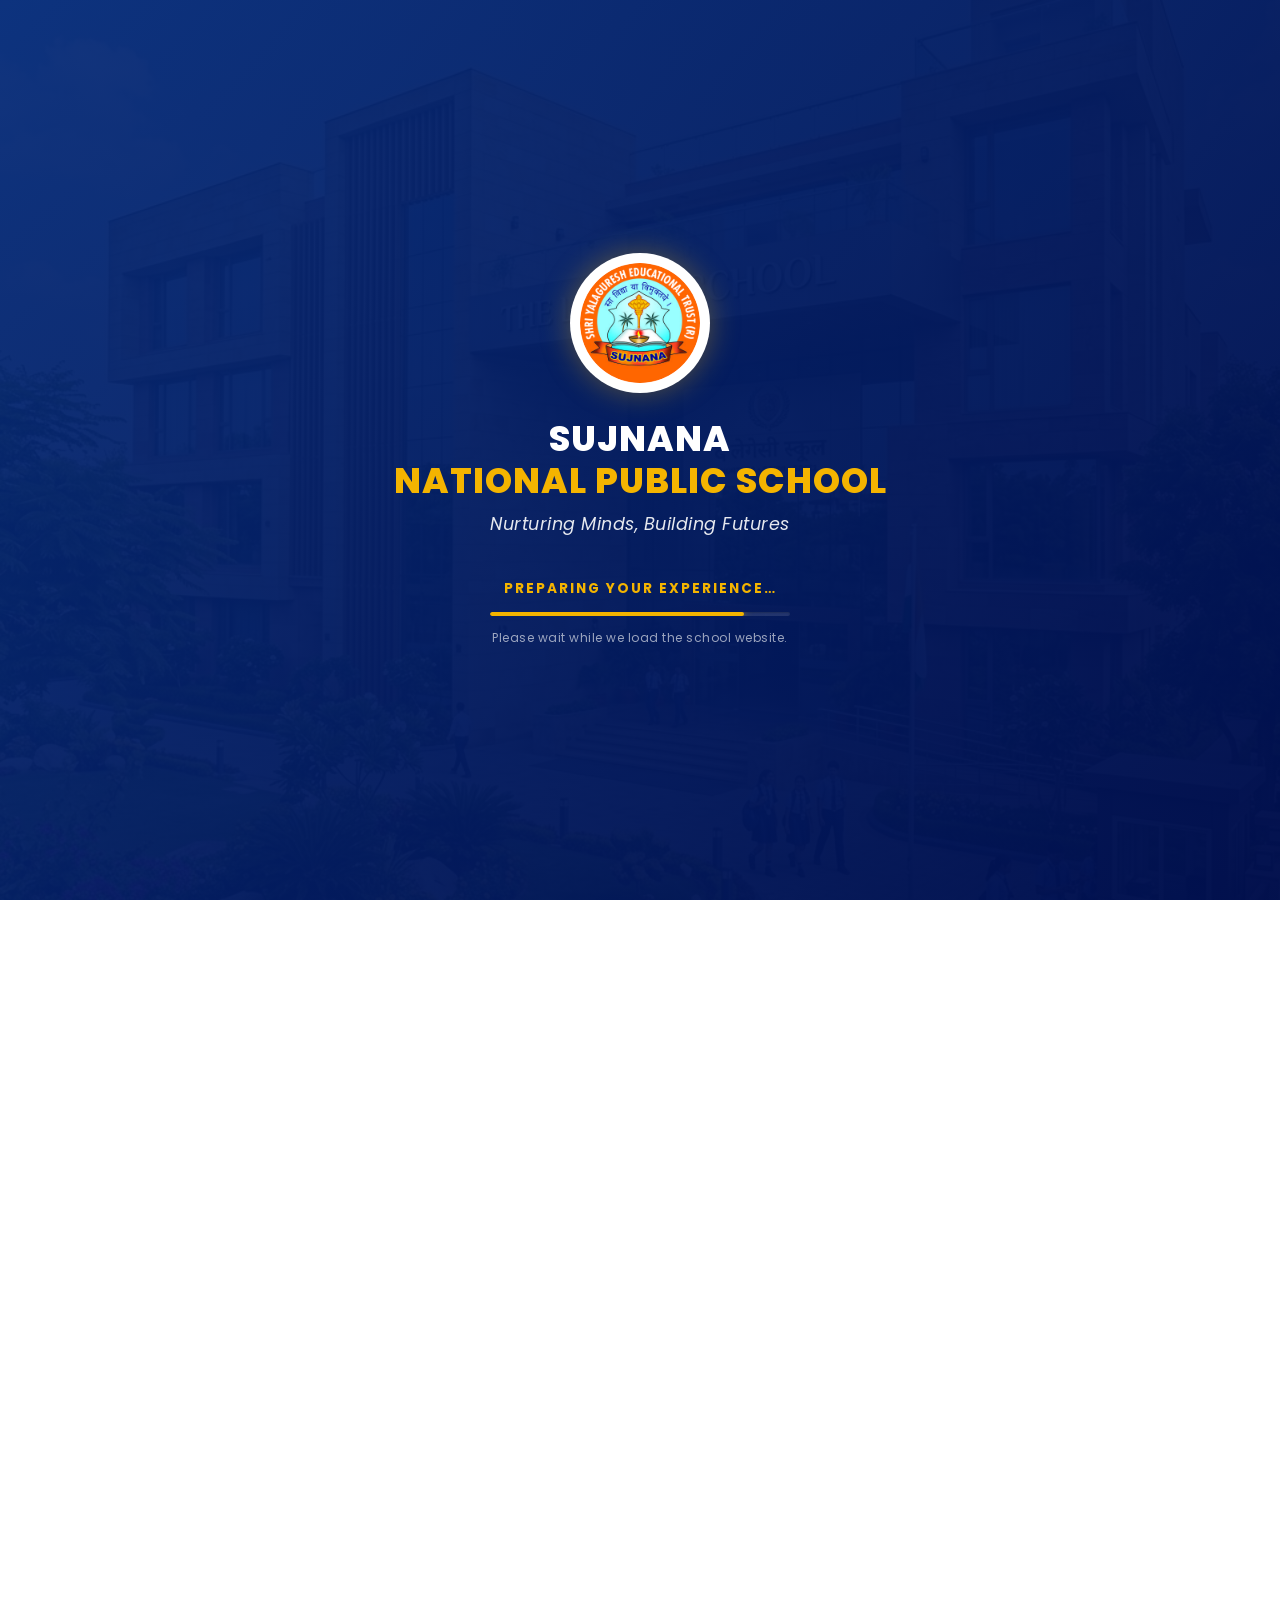
==== index.html @ 9f5c3e69 "Implement premium entrance loading screen and optimize image assets" ====
<!DOCTYPE html>
<html lang="en">

<head>
  <script>
    (function() {
      const isReload = (window.performance && window.performance.navigation && window.performance.navigation.type === 1) ||
                       (window.performance && window.performance.getEntriesByType && window.performance.getEntriesByType('navigation')[0] && window.performance.getEntriesByType('navigation')[0].type === 'reload');
      const isFirstLoad = !sessionStorage.getItem("schoolLoader");
      if (isFirstLoad || isReload) {
        document.documentElement.classList.add("loading-active");
      }
    })();
  </script>
  <meta charset="UTF-8">
  <meta name="viewport" content="width=device-width, initial-scale=1.0">
  <title>Sujnana National Public School | Home</title>
  <meta name="description"
    content="Welcome to Sujnana National Public School, managed by Shri Yalaguresh Educational Trust (R). Nurturing minds, shaping futures with modern educational facilities.">
  <!-- Font Awesome CDN -->
  <link rel="stylesheet" href="https://cdnjs.cloudflare.com/ajax/libs/font-awesome/6.4.0/css/all.min.css">
  <!-- Style Sheet -->
  <link rel="stylesheet" href="css/style.css">
</head>

<body>

  <!-- Common Header -->
  <header>
    <!-- Top Bar -->
    <div class="top-bar">
      <div class="container">
        <div class="top-info">
          <a href="mailto:sujnanaschool@gmail.com"><i class="far fa-envelope"></i> sujnanaschool@gmail.com</a>
          <a href="tel:+919845985993"><i class="fas fa-phone-alt"></i> +91 98459 85993</a>
        </div>
        <div class="top-socials">
          <a href="#" target="_blank" aria-label="Facebook"><i class="fab fa-facebook-f"></i></a>
          <a href="#" target="_blank" aria-label="Twitter"><i class="fab fa-twitter"></i></a>
          <a href="#" target="_blank" aria-label="Instagram"><i class="fab fa-instagram"></i></a>
          <a href="#" target="_blank" aria-label="YouTube"><i class="fab fa-youtube"></i></a>
        </div>
      </div>
    </div>

    <!-- Main Navbar -->
    <div class="navbar-wrapper">
      <div class="container">
        <nav class="navbar">
          <!-- Logo & Brand Info -->
          <a href="index.html" class="logo-container">
            <img src="images/logo.jpeg" alt="Sujnana National Public School Logo" class="logo-img">
            <div class="logo-text">
              <span class="trust-name">Shri Yalaguresh Educational Trust (R)</span>
              <span class="school-name">SUJNANA NATIONAL PUBLIC SCHOOL</span>
            </div>
          </a>

          <!-- Desktop Navigation Menu -->
          <ul class="nav-menu">
            <li><a href="index.html" class="nav-link">Home</a></li>
            <li><a href="about.html" class="nav-link">About Us</a></li>
            <li><a href="admissions.html" class="nav-link">Admissions</a></li>
            <li><a href="facilities.html" class="nav-link">Facilities</a></li>
            <li><a href="gallery.html" class="nav-link">Gallery</a></li>
            <li><a href="contact.html" class="nav-link">Contact</a></li>
          </ul>

          <!-- Enquiry Now CTA -->
          <div class="nav-cta">
            <a href="contact.html" class="btn-yellow">Enquiry Now <i class="fas fa-paper-plane"></i></a>
          </div>

          <!-- Hamburger Button for Mobile -->
          <button class="hamburger" aria-label="Toggle Menu">
            <span></span>
            <span></span>
            <span></span>
          </button>
        </nav>
      </div>
    </div>
  </header>

  <!-- Mobile Navigation Drawer -->
  <div class="mobile-nav-overlay"></div>
  <div class="mobile-nav">
    <div class="mobile-menu">
      <a href="index.html" class="mobile-link">Home</a>
      <a href="about.html" class="mobile-link">About Us</a>
      <a href="admissions.html" class="mobile-link">Admissions</a>
      <a href="facilities.html" class="mobile-link">Facilities</a>
      <a href="gallery.html" class="mobile-link">Gallery</a>
      <a href="contact.html" class="mobile-link">Contact</a>
    </div>
    <a href="contact.html" class="btn-yellow" style="width: 100%; justify-content: center; margin-top: 20px;">Enquiry
      Now <i class="fas fa-paper-plane"></i></a>
  </div>

  <!-- Hero Section -->
  <section class="home-hero">
    <!-- Dark Blue Overlay on video and images -->
    <div class="hero-overlay"></div>

    <!-- Background Video -->
    <video id="hero-video" class="hero-bg-video" autoplay muted playsinline>
      <source
        src="https://res.cloudinary.com/dbq1w6izr/video/upload/v1782392900/WhatsApp_Video_2026-06-25_at_6.31.00_PM_jetbli.mp4"
        type="video/mp4">
      Your browser does not support the video tag.
    </video>

    <!-- Background Image Slider -->
    <div class="hero-slider">
      <div class="hero-slide" style="background-image: url('images/IMG_0387.JPG');">
      </div>
      <div class="hero-slide" style="background-image: url('images/chairman.JPG');"></div>
      <div class="hero-slide" style="background-image: url('images/Prinicipal.JPG');"></div>
      <div class="hero-slide staff-slide" style="background-image: url('images/staff-group.jpeg');"></div>
      <div class="hero-slide" style="background-image: url('images/ass.JPG');"></div>
    </div>

    <!-- Slider Navigation (Arrows and Dots) -->
    <div class="hero-slider-nav">
      <button class="hero-nav-arrow prev" aria-label="Previous Photo"><i class="fas fa-chevron-left"></i></button>
      <div class="hero-slider-dots">
        <span class="hero-dot active" data-index="0"></span>
        <span class="hero-dot" data-index="1"></span>
        <span class="hero-dot" data-index="2"></span>
        <span class="hero-dot" data-index="3"></span>
        <span class="hero-dot" data-index="4"></span>
      </div>
      <button class="hero-nav-arrow next" aria-label="Next Photo"><i class="fas fa-chevron-right"></i></button>
    </div>

    <div class="container hero-content-container">
      <span class="home-hero-badge">WELCOME TO</span>
      <h1>SUJNANA NATIONAL,<br><span style="color: var(--yellow);">PUBLIC SCHOOL</span></h1>
      <p>A safe, supportive and inspiring environment where every child learns, grows and excels.</p>
      <a href="about.html" class="btn-yellow" style="font-size: 1.1rem; padding: 12px 30px;">Discover More <i
          class="fas fa-arrow-right"></i></a>
    </div>
  </section>

  <!-- Stats Section -->
  <div class="container">
    <div class="stats">
      <div class="stats-grid">
        <div class="stat-card">
          <span class="stat-number">850+</span>
          <span class="stat-label">Students</span>
        </div>
        <div class="stat-card">
          <span class="stat-number">25</span>
          <span class="stat-label">Qualified Faculty</span>
        </div>
        <div class="stat-card">
          <span class="stat-number">13+</span>
          <span class="stat-label">Years of Excellence</span>
        </div>
        <div class="stat-card">
          <span class="stat-number">100%</span>
          <span class="stat-label">Commitment</span>
        </div>
        <div class="stat-card">
          <span class="stat-number"><i class="fas fa-shield-alt"></i></span>
          <span class="stat-label">Safe & Secure</span>
        </div>
      </div>
    </div>
  </div>

  <!-- SSLC Toppers 2024-25 -->
  <section class="toppers">
    <div class="container">
      <div class="section-title-wrapper">
        <span class="section-subtitle">Academic Achievements</span>
        <h2 class="section-title">SSLC Toppers 2024–25 </h2>
      </div>

      <div class="toppers-grid">
        <!-- Topper 1 -->
        <div class="topper-card">
          <div class="topper-img-wrapper">
            <img src="images/topper-1.jpg" alt="Topper 1" class="topper-img">
          </div>
          <div class="topper-info">
            <span class="topper-rank">Rank 1</span>
            <h3 class="topper-name">Ananya Patil</h3>
            <p class="topper-percentage" style="color: var(--yellow);">98.6%</p>
          </div>
        </div>
        <!-- Topper 2 -->
        <div class="topper-card">
          <div class="topper-img-wrapper">
            <img src="images/topper-2.jpg" alt="Topper 2" class="topper-img">
          </div>
          <div class="topper-info">
            <span class="topper-rank">Rank 2</span>
            <h3 class="topper-name">Rahul Kulkarni</h3>
            <p class="topper-percentage" style="color: var(--yellow);">97.8%</p>
          </div>
        </div>
        <!-- Topper 3 -->
        <div class="topper-card">
          <div class="topper-img-wrapper">
            <img src="images/topper-3.jpg" alt="Topper 3" class="topper-img">
          </div>
          <div class="topper-info">
            <span class="topper-rank">Rank 3</span>
            <h3 class="topper-name">Priyanka Joshi</h3>
            <p class="topper-percentage" style="color: var(--yellow);">97.2%</p>
          </div>
        </div>
        <!-- Topper 4 -->
        <div class="topper-card">
          <div class="topper-img-wrapper">
            <img src="images/topper-4.jpg" alt="Topper 4" class="topper-img">
          </div>
          <div class="topper-info">
            <span class="topper-rank">Rank 4</span>
            <h3 class="topper-name">Aditya Desai</h3>
            <p class="topper-percentage" style="color: var(--yellow);">96.8%</p>
          </div>
        </div>
        <!-- Topper 5 -->
        <div class="topper-card">
          <div class="topper-img-wrapper">
            <img src="images/topper-5.jpg" alt="Topper 5" class="topper-img">
          </div>
          <div class="topper-info">
            <span class="topper-rank">Rank 5</span>
            <h3 class="topper-name">Sneha Biradar</h3>
            <p class="topper-percentage" style="color: var(--yellow);">96.5%</p>
          </div>
        </div>
      </div>

      <div class="toppers-cta">
        <a href="toppers.html" class="btn-primary">View All Toppers <i class="fas fa-trophy"></i></a>
      </div>
    </div>
  </section>

  <!-- Latest News & Events -->
  <section class="news-events">
    <div class="container">
      <div class="section-title-wrapper">
        <span class="section-subtitle">Announcements</span>
        <h2 class="section-title">Latest News & Events</h2>
      </div>

      <div class="events-list">
        <!-- Event 1 -->
        <div class="event-row">
          <div class="event-date-box">
            <span class="event-date-day">15</span>
            <span class="event-date-month">Jun</span>
          </div>
          <img src="images/gallery-3.jpg" alt="Sports Meet" class="event-thumbnail">
          <div class="event-details">
            <h3 class="event-title">Annual Sports Day Meet 2026</h3>
            <p class="event-desc">Students showcased their sporting talents in various track and field events with high
              enthusiasm and school spirit. Winners were honored with gold medals.</p>
          </div>
        </div>
        <!-- Event 2 -->
        <div class="event-row">
          <div class="event-date-box">
            <span class="event-date-day">05</span>
            <span class="event-date-month">Jun</span>
          </div>
          <img src="images/gallery-4.jpg" alt="Environment Day" class="event-thumbnail">
          <div class="event-details">
            <h3 class="event-title">World Environment Day Celebration</h3>
            <p class="event-desc">The school Eco-club organized a tree plantation drive around the campus and awareness
              speeches to encourage sustainable habits among students.</p>
          </div>
        </div>
        <!-- Event 3 -->
        <div class="event-row">
          <div class="event-date-box">
            <span class="event-date-day">28</span>
            <span class="event-date-month">May</span>
          </div>
          <img src="images/gallery-2.jpg" alt="Science Exhibition" class="event-thumbnail">
          <div class="event-details">
            <h3 class="event-title">Science Exhibition 'Sujnana Sci-Quest'</h3>
            <p class="event-desc">Young innovators from classes 6 to 10 demonstrated creative science models and
              interactive experiments for visiting parents and guests.</p>
          </div>
        </div>
      </div>

      <div class="view-all-wrapper">
        <a href="gallery.html" class="view-all-link">View All School Events <i class="fas fa-arrow-right"></i></a>
      </div>
    </div>
  </section>

  <!-- Proud Achievements -->
  <section class="achievements">
    <div class="container">
      <div class="section-title-wrapper">
        <span class="section-subtitle">Our Pride</span>
        <h2 class="section-title">Our Proud Achievements</h2>
      </div>

      <!-- Desktop Grid Layout -->
      <div class="achievements-grid">
        <!-- Card 1 -->
        <div class="achievement-card">
          <div class="achievement-img-wrapper">
            <img src="images/achievement-1.jpg" alt="Sports Achievement" class="achievement-img">
          </div>
          <div class="achievement-content">
            <div class="achievement-icon-badge"><i class="fas fa-volleyball-ball"></i></div>
            <h3 class="achievement-title">State Volleyball Champions</h3>
            <p class="achievement-desc">Our sports team won first place in the state-level under-16 volleyball
              tournament with excellent sportsmanship.</p>
          </div>
        </div>
        <!-- Card 2 -->
        <div class="achievement-card">
          <div class="achievement-img-wrapper">
            <img src="images/achievement-2.jpg" alt="Academic Achievement" class="achievement-img">
          </div>
          <div class="achievement-content">
            <div class="achievement-icon-badge"><i class="fas fa-graduation-cap"></i></div>
            <h3 class="achievement-title">100% Passing SSLC Results</h3>
            <p class="achievement-desc">SNPS achieved 100% passing rates in the class 10 board exams with more than 20
              students securing top distinctions.</p>
          </div>
        </div>
        <!-- Card 3 -->
        <div class="achievement-card">
          <div class="achievement-img-wrapper">
            <img src="images/achievement-3.jpg" alt="Art Achievement" class="achievement-img">
          </div>
          <div class="achievement-content">
            <div class="achievement-icon-badge"><i class="fas fa-palette"></i></div>
            <h3 class="achievement-title">National Painting Gold Medal</h3>
            <p class="achievement-desc">Pranav K. from Grade 9 won the gold medal in the prestigious national painting
              and talent competition.</p>
          </div>
        </div>
        <!-- Card 4 -->
        <div class="achievement-card">
          <div class="achievement-img-wrapper">
            <img src="images/achievement-4.jpg" alt="Science Achievement" class="achievement-img">
          </div>
          <div class="achievement-content">
            <div class="achievement-icon-badge"><i class="fas fa-desktop"></i></div>
            <h3 class="achievement-title">District Cyber Olympiad</h3>
            <p class="achievement-desc">Our students bagged top 3 ranks in the district information technology quiz
              competition and Cyber Olympiad.</p>
          </div>
        </div>
      </div>

      <!-- Mobile Slider Layout -->
      <div class="achievement-mobile-slider">
        <!-- Slide 1 -->
        <div class="achievement-slide active">
          <div class="achievement-card">
            <div class="achievement-img-wrapper">
              <img src="images/achievement-1.jpg" alt="Sports Achievement" class="achievement-img">
            </div>
            <div class="achievement-content">
              <div class="achievement-icon-badge"><i class="fas fa-volleyball-ball"></i></div>
              <h3 class="achievement-title">State Volleyball Champions</h3>
              <p class="achievement-desc">Our sports team won first place in the state-level under-16 volleyball
                tournament with excellent sportsmanship.</p>
            </div>
          </div>
        </div>
        <!-- Slide 2 -->
        <div class="achievement-slide">
          <div class="achievement-card">
            <div class="achievement-img-wrapper">
              <img src="images/achievement-2.jpg" alt="Academic Achievement" class="achievement-img">
            </div>
            <div class="achievement-content">
              <div class="achievement-icon-badge"><i class="fas fa-graduation-cap"></i></div>
              <h3 class="achievement-title">100% Passing SSLC Results</h3>
              <p class="achievement-desc">SNPS achieved 100% passing rates in the class 10 board exams with more than 20
                students securing top distinctions.</p>
            </div>
          </div>
        </div>
        <!-- Slide 3 -->
        <div class="achievement-slide">
          <div class="achievement-card">
            <div class="achievement-img-wrapper">
              <img src="images/achievement-3.jpg" alt="Art Achievement" class="achievement-img">
            </div>
            <div class="achievement-content">
              <div class="achievement-icon-badge"><i class="fas fa-palette"></i></div>
              <h3 class="achievement-title">National Painting Gold Medal</h3>
              <p class="achievement-desc">Pranav K. from Grade 9 won the gold medal in the prestigious national painting
                and talent competition.</p>
            </div>
          </div>
        </div>
        <!-- Slide 4 -->
        <div class="achievement-slide">
          <div class="achievement-card">
            <div class="achievement-img-wrapper">
              <img src="images/achievement-4.jpg" alt="Science Achievement" class="achievement-img">
            </div>
            <div class="achievement-content">
              <div class="achievement-icon-badge"><i class="fas fa-desktop"></i></div>
              <h3 class="achievement-title">District Cyber Olympiad</h3>
              <p class="achievement-desc">Our students bagged top 3 ranks in the district information technology quiz
                competition and Cyber Olympiad.</p>
            </div>
          </div>
        </div>

        <div class="slider-controls">
          <button class="slider-dot achievement-dot active"></button>
          <button class="slider-dot achievement-dot"></button>
          <button class="slider-dot achievement-dot"></button>
          <button class="slider-dot achievement-dot"></button>
        </div>
      </div>
    </div>
  </section>

  <!-- Our School Leadership & Community -->
  <section class="leadership-community-section fade-up-reveal">
    <div class="container">
      <div class="section-title-wrapper">
        <span class="section-subtitle">Leadership & Faculty</span>
        <h2 class="section-title">Our School Leadership & Community</h2>
      </div>

      <div class="leadership-stack">

        <!-- 1. About Sujnana National Public School -->
        <div class="leadership-block text-left-img-right">
          <div class="leadership-block-content">
            <h3 class="leadership-block-title">About Sujnana National Public School</h3>
            <p class="leadership-block-para">Sujnana National Public School is dedicated to nurturing young minds
              through academic excellence, values, discipline, innovation, and holistic development. We aim to create
              confident learners and responsible future leaders in a safe and inspiring environment.</p>
            <a href="about.html" class="btn-yellow-sm">Learn More <i class="fas fa-arrow-right"></i></a>
          </div>
          <div class="leadership-block-img">
            <img src="images/IMG_0387.JPG" alt="Sujnana National Public School Campus" class="leadership-img">
          </div>
        </div>

        <!-- 2. Principal's Message -->
        <div class="leadership-block img-left-text-right">
          <div class="leadership-block-img">
            <img src="images/Prinicipal.JPG" alt="Principal of Sujnana National Public School" class="leadership-img">
          </div>
          <div class="leadership-block-content">
            <h3 class="leadership-block-title">Principal’s Message</h3>
            <p class="leadership-block-para">Welcome to Sujnana National Public School. Our mission is to empower
              students through knowledge, values, leadership, and lifelong learning. We encourage every child to
              explore, achieve, and become their best.</p>
            <span class="leadership-block-name">Principal Name</span>
            <a href="about.html#principal" class="btn-yellow-sm">Read Full Message <i
                class="fas fa-arrow-right"></i></a>
          </div>
        </div>

        <!-- 3. Chairman's Message -->
        <div class="leadership-block img-left-text-right">
          <div class="leadership-block-img">
            <img src="images/chairman.JPG" alt="Chairman of Shri Yalaguresh Educational Trust" class="leadership-img">
          </div>
          <div class="leadership-block-content">
            <h3 class="leadership-block-title">Chairman’s Message</h3>
            <p class="leadership-block-para">At Sujnana Trust, we believe education transforms lives. Our commitment is
              to provide quality education and create opportunities for every student to succeed.</p>
            <span class="leadership-block-name">Chairman Name</span>
            <a href="about.html#chairman" class="btn-yellow-sm">View Message <i class="fas fa-arrow-right"></i></a>
          </div>
        </div>

        <!-- 4. Our Dedicated Faculty -->
        <div class="leadership-block-full">
          <div class="leadership-block-full-img">
            <img src="images/staff-group.jpeg" alt="Sujnana School Faculty Team" class="leadership-img-cover">
          </div>
          <div class="leadership-block-full-content">
            <h3 class="leadership-block-title">Our Dedicated Faculty</h3>
            <p class="leadership-block-para">Our experienced and passionate faculty work together to inspire curiosity,
              innovation, and excellence while supporting every student’s journey.</p>
            <a href="about.html#team" class="btn-yellow-sm">Meet Faculty <i class="fas fa-arrow-right"></i></a>
          </div>
        </div>

      </div>
    </div>
  </section>

  <!-- Our Facilities -->
  <section class="facilities-home">
    <div class="container">
      <div class="section-title-wrapper">
        <span class="section-subtitle">Campus Amenities</span>
        <h2 class="section-title">Our Modern Facilities</h2>
      </div>

      <!-- Desktop Side-by-Side Grid (6 facilities) -->
      <div class="facilities-desktop-grid">
        <!-- Facility 1 -->
        <div class="facility-card-home">
          <img src="images/facility-1.jpg" alt="Smart Classrooms" class="facility-home-img">
          <div class="facility-home-info">
            <h3 class="facility-home-title">Smart Classrooms</h3>
            <p class="facility-home-desc">Digital learning with interactive whiteboards and modern teaching aids to
              engage students visually.</p>
          </div>
        </div>
        <!-- Facility 2 -->
        <div class="facility-card-home">
          <img src="images/facility-2.jpg" alt="Science Laboratories" class="facility-home-img">
          <div class="facility-home-info">
            <h3 class="facility-home-title">Science Laboratories</h3>
            <p class="facility-home-desc">Well-equipped Physics, Chemistry and Biology labs providing hands-on practical
              experiment space.</p>
          </div>
        </div>
        <!-- Facility 3 -->
        <div class="facility-card-home">
          <img src="images/facility-4.jpg" alt="Library" class="facility-home-img">
          <div class="facility-home-info">
            <h3 class="facility-home-title">Library</h3>
            <p class="facility-home-desc">A vast collection of educational books, fiction, journals, and digital
              reference resources.</p>
          </div>
        </div>
        <!-- Facility 4 -->
        <div class="facility-card-home">
          <img src="images/facility-3.jpg" alt="Computer Lab" class="facility-home-img">
          <div class="facility-home-info">
            <h3 class="facility-home-title">Computer Lab</h3>
            <p class="facility-home-desc">High-end computers with latest software modules and high-speed safe internet
              access.</p>
          </div>
        </div>
        <!-- Facility 5 -->
        <div class="facility-card-home">
          <img src="images/facility-5.jpg" alt="Sports Complex" class="facility-home-img">
          <div class="facility-home-info">
            <h3 class="facility-home-title">Sports Complex</h3>
            <p class="facility-home-desc">Outdoor and indoor playgrounds with specialized sports coaches for athletic
              excellence.</p>
          </div>
        </div>
        <!-- Facility 6 -->
        <div class="facility-card-home">
          <img src="images/facility-6.jpg" alt="Transport Facility" class="facility-home-img">
          <div class="facility-home-info">
            <h3 class="facility-home-title">Transport Facility</h3>
            <p class="facility-home-desc">Safe, secure, GPS-enabled buses covering major areas with experienced drivers
              and attendants.</p>
          </div>
        </div>
      </div>

      <!-- Mobile Slider (switching every 5 seconds) -->
      <div class="facility-mobile-slider">
        <!-- Slide 1 -->
        <div class="facility-slide active">
          <img src="images/facility-1.jpg" alt="Smart Classrooms" class="facility-home-img">
          <div class="facility-home-info">
            <h3 class="facility-home-title">Smart Classrooms</h3>
            <p class="facility-home-desc">Digital learning with interactive whiteboards and modern teaching aids to
              engage students visually.</p>
          </div>
        </div>
        <!-- Slide 2 -->
        <div class="facility-slide">
          <img src="images/facility-2.jpg" alt="Science Laboratories" class="facility-home-img">
          <div class="facility-home-info">
            <h3 class="facility-home-title">Science Laboratories</h3>
            <p class="facility-home-desc">Well-equipped Physics, Chemistry and Biology labs providing hands-on practical
              experiment space.</p>
          </div>
        </div>
        <!-- Slide 3 -->
        <div class="facility-slide">
          <img src="images/facility-4.jpg" alt="Library" class="facility-home-img">
          <div class="facility-home-info">
            <h3 class="facility-home-title">Library</h3>
            <p class="facility-home-desc">A vast collection of educational books, fiction, journals, and digital
              reference resources.</p>
          </div>
        </div>
        <!-- Slide 4 -->
        <div class="facility-slide">
          <img src="images/facility-3.jpg" alt="Computer Lab" class="facility-home-img">
          <div class="facility-home-info">
            <h3 class="facility-home-title">Computer Lab</h3>
            <p class="facility-home-desc">High-end computers with latest software modules and high-speed safe internet
              access.</p>
          </div>
        </div>
        <!-- Slide 5 -->
        <div class="facility-slide">
          <img src="images/facility-5.jpg" alt="Sports Complex" class="facility-home-img">
          <div class="facility-home-info">
            <h3 class="facility-home-title">Sports Complex</h3>
            <p class="facility-home-desc">Outdoor and indoor playgrounds with specialized sports coaches for athletic
              excellence.</p>
          </div>
        </div>
        <!-- Slide 6 -->
        <div class="facility-slide">
          <img src="images/facility-6.jpg" alt="Transport Facility" class="facility-home-img">
          <div class="facility-home-info">
            <h3 class="facility-home-title">Transport Facility</h3>
            <p class="facility-home-desc">Safe, secure, GPS-enabled buses covering major areas with experienced drivers
              and attendants.</p>
          </div>
        </div>

        <div class="slider-controls">
          <button class="slider-dot facility-dot active"></button>
          <button class="slider-dot facility-dot"></button>
          <button class="slider-dot facility-dot"></button>
          <button class="slider-dot facility-dot"></button>
          <button class="slider-dot facility-dot"></button>
          <button class="slider-dot facility-dot"></button>
        </div>
      </div>
    </div>
  </section>

  <!-- Enquiry Section -->
  <section class="enquiry-home" id="enquiry">
    <div class="container">
      <!-- Desktop Layout: Full Form -->
      <div class="enquiry-container">
        <div class="enquiry-info">
          <h3>Admission Enquiry</h3>
          <p>Get in touch with our admissions department to know more about SNPS academic syllabus, admission deadlines,
            fee structures, and campus life.</p>
          <div class="enquiry-contacts">
            <div class="enquiry-contact-card">
              <div class="enquiry-contact-icon"><i class="fas fa-phone-alt"></i></div>
              <div>
                <span class="enquiry-contact-label">Call Admissions Desk</span>
                <span class="enquiry-contact-value">+91 96327 65550</span>
              </div>
            </div>
            <div class="enquiry-contact-card">
              <div class="enquiry-contact-icon"><i class="fas fa-envelope"></i></div>
              <div>
                <span class="enquiry-contact-label">Email Support</span>
                <span class="enquiry-contact-value">sujnanaschool@gmail.com</span>
              </div>
            </div>
          </div>
        </div>

        <div class="enquiry-form-wrapper">
          <form id="enquiryForm" novalidate>
            <div class="form-grid">
              <div class="form-group">
                <label for="enqName" class="form-label">Parent's Name *</label>
                <input type="text" id="enqName" class="form-input" placeholder="Enter parent's full name" required>
                <span class="error-message"></span>
              </div>
              <div class="form-group">
                <label for="enqEmail" class="form-label">Email Address *</label>
                <input type="email" id="enqEmail" class="form-input" placeholder="Enter email address" required>
                <span class="error-message"></span>
              </div>
              <div class="form-group">
                <label for="enqPhone" class="form-label">Phone Number *</label>
                <input type="tel" id="enqPhone" class="form-input" placeholder="Enter 10-digit mobile no." required>
                <span class="error-message"></span>
              </div>
              <div class="form-group">
                <label for="enqGrade" class="form-label">Admission For Grade/Class *</label>
                <select id="enqGrade" class="form-input" required>
                  <option value="" disabled selected>Select class</option>
                  <option value="pre-kg">Pre KG</option>
                  <option value="lkg">LKG</option>
                  <option value="ukg">UKG</option>
                  <option value="class-1">Class 1</option>
                  <option value="class-2">Class 2</option>
                  <option value="class-3">Class 3</option>
                  <option value="class-4">Class 4</option>
                  <option value="class-5">Class 5</option>
                  <option value="class-6">Class 6</option>
                  <option value="class-7">Class 7</option>
                  <option value="class-8">Class 8</option>
                  <option value="class-9">Class 9</option>
                  <option value="class-10">Class 10</option>
                </select>
                <span class="error-message"></span>
              </div>
              <div class="form-group full-width">
                <label for="enqMsg" class="form-label">Enquiry Message / Remarks</label>
                <textarea id="enqMsg" class="form-input" rows="3"
                  placeholder="Enter questions or requirements..."></textarea>
              </div>
            </div>
            <button type="submit" class="btn-primary" style="width: 100%; justify-content: center;">Submit Enquiry <i
                class="fas fa-paper-plane"></i></button>
          </form>
        </div>
      </div>

      <!-- Mobile Layout: Simplified card linking to Contact -->
      <div class="enquiry-mobile-card fade-up-reveal">
        <div class="support-icon-wrapper">
          <i class="fas fa-headset"></i>
        </div>
        <h3 class="contact-team-title">CONTACT<br><span>OUR TEAM</span></h3>
        <p class="contact-team-desc">For any queries, support, school information, or assistance, our team is here to help you.</p>
        <a href="contact.html" class="enquiry-mobile-btn">CONTACT OUR TEAM <i class="fas fa-arrow-right"></i></a>
      </div>
    </div>
  </section>

  <!-- Common Footer -->
  <footer class="footer">
    <div class="container">
      <div class="footer-grid">
        <!-- Column 1: About SNPS -->
        <div class="footer-col-about">
          <div class="footer-logo-container">
            <img src="images/logo.jpeg" alt="SNPS Logo" class="footer-logo-img">
            <div>
              <span class="footer-trust-name">Shri Yalaguresh Educational Trust (R)</span>
              <h4 class="footer-school-name">SUJNANA NATIONAL PUBLIC SCHOOL</h4>
            </div>
          </div>
          <p class="footer-tagline">Nurturing creative, critical thinking and emotional intelligence in a safe,
            inspiring environment since inception.</p>
          <div class="footer-socials">
            <a href="#" target="_blank" aria-label="Facebook"><i class="fab fa-facebook-f"></i></a>
            <a href="#" target="_blank" aria-label="Twitter"><i class="fab fa-twitter"></i></a>
            <a href="#" target="_blank" aria-label="Instagram"><i class="fab fa-instagram"></i></a>
            <a href="#" target="_blank" aria-label="YouTube"><i class="fab fa-youtube"></i></a>
          </div>
        </div>

        <!-- Column 2: Quick Links -->
        <div>
          <h4 class="footer-col-title">Quick Links</h4>
          <ul class="footer-links">
            <li><a href="index.html"><i class="fas fa-chevron-right" style="font-size: 0.75rem; margin-right: 8px;"></i>
                Home</a></li>
            <li><a href="about.html"><i class="fas fa-chevron-right" style="font-size: 0.75rem; margin-right: 8px;"></i>
                About Us</a></li>
            <li><a href="admissions.html"><i class="fas fa-chevron-right"
                  style="font-size: 0.75rem; margin-right: 8px;"></i> Admissions</a></li>
            <li><a href="facilities.html"><i class="fas fa-chevron-right"
                  style="font-size: 0.75rem; margin-right: 8px;"></i> Facilities</a></li>
            <li><a href="gallery.html"><i class="fas fa-chevron-right"
                  style="font-size: 0.75rem; margin-right: 8px;"></i> Gallery</a></li>
            <li><a href="contact.html"><i class="fas fa-chevron-right"
                  style="font-size: 0.75rem; margin-right: 8px;"></i> Contact Us</a></li>
          </ul>
        </div>

        <!-- Column 3: Accreditations -->
        <div>
          <h4 class="footer-col-title">Resources</h4>
          <ul class="footer-links">
            <li><a href="admissions.html#process"><i class="fas fa-chevron-right"
                  style="font-size: 0.75rem; margin-right: 8px;"></i> Admission Process</a></li>
            <li><a href="about.html#principal"><i class="fas fa-chevron-right"
                  style="font-size: 0.75rem; margin-right: 8px;"></i> Principal's Desk</a></li>
            <li><a href="about.html#team"><i class="fas fa-chevron-right"
                  style="font-size: 0.75rem; margin-right: 8px;"></i> Dedicated Staff</a></li>
            <li><a href="gallery.html#photos"><i class="fas fa-chevron-right"
                  style="font-size: 0.75rem; margin-right: 8px;"></i> Photo Album</a></li>
            <li><a href="contact.html#map"><i class="fas fa-chevron-right"
                  style="font-size: 0.75rem; margin-right: 8px;"></i> Google Location</a></li>
          </ul>
        </div>

        <!-- Column 4: Contact Details -->
        <div>
          <h4 class="footer-col-title">School Contact</h4>
          <div class="footer-contact-info">
            <div class="footer-contact-item">
              <i class="fas fa-map-marker-alt"></i>
              <span>Sujnana National Public School campus, Muddebihal Road, Bagalkot District, Karnataka, India.</span>
            </div>
            <div class="footer-contact-item">
              <i class="fas fa-phone-alt"></i>
              <span>+91 98459 85993<br>+91 96327 65550</span>
            </div>
            <div class="footer-contact-item">
              <i class="far fa-envelope"></i>
              <span>sujnanaschool@gmail.com</span>
            </div>
          </div>
        </div>
      </div>

      <!-- Copyright Bottom -->
      <div class="footer-bottom">
        <p>&copy; 2026 Sujnana National Public School. All Rights Reserved. Managed by Shri Yalaguresh Educational Trust
          (R).</p>
      </div>
    </div>
  </footer>

  <!-- Floating WhatsApp Widget -->
  <a href="https://wa.me/919845985993" class="whatsapp-float" target="_blank" aria-label="WhatsApp Contact">
    <i class="fab fa-whatsapp"></i>
  </a>

  <!-- Back to Top Button -->
  <button class="back-to-top" aria-label="Back to Top">
    <i class="fas fa-chevron-up"></i>
  </button>

  <!-- JS Scripts -->
  <script src="js/script.js"></script>
</body>

</html>
---- css/style.css ----
/* Sujnana National Public School - style.css */
@import url('https://fonts.googleapis.com/css2?family=Poppins:wght@300;400;500;600;700;800&display=swap');

:root {
  --primary: #002b66;
  --primary-rgb: 0, 43, 102;
  --dark: #001f4d;
  --yellow: #f4b400;
  --yellow-hover: #d99e00;
  --white: #ffffff;
  --light: #f7f9fc;
  --text: #111827;
  --text-muted: #6b7280;
  --border: #e5e7eb;
  --shadow-sm: 0 2px 4px rgba(0,0,0,0.05);
  --shadow: 0 4px 15px rgba(0,0,0,0.08);
  --shadow-lg: 0 15px 30px rgba(0,0,0,0.12);
  --transition: all 0.3s cubic-bezier(0.4, 0, 0.2, 1);
  --font: 'Poppins', sans-serif;
  --max-width: 1200px;
}

/* Reset and Global Styles */
* {
  margin: 0;
  padding: 0;
  box-sizing: border-box;
}

html {
  scroll-behavior: smooth;
}

body {
  font-family: var(--font);
  color: var(--text);
  background-color: var(--white);
  line-height: 1.6;
  overflow-x: hidden;
}

a {
  text-decoration: none;
  color: inherit;
  transition: var(--transition);
}

img {
  max-width: 100%;
  height: auto;
  display: block;
}

ul {
  list-style: none;
}

button, input, select, textarea {
  font-family: inherit;
  font-size: inherit;
}

/* Container */
.container {
  width: 100%;
  max-width: var(--max-width);
  margin: 0 auto;
  padding: 0 20px;
}

/* Section Common Styles */
section {
  padding: 80px 0;
}

.section-title-wrapper {
  text-align: center;
  margin-bottom: 50px;
}

.section-subtitle {
  color: var(--yellow);
  font-weight: 600;
  text-transform: uppercase;
  letter-spacing: 2px;
  font-size: 0.9rem;
  margin-bottom: 8px;
  display: inline-block;
}

.section-title {
  color: var(--primary);
  font-size: 2.2rem;
  font-weight: 700;
  position: relative;
  padding-bottom: 15px;
}

.section-title::after {
  content: '';
  position: absolute;
  bottom: 0;
  left: 50%;
  transform: translateX(-50%);
  width: 60px;
  height: 4px;
  background-color: var(--yellow);
  border-radius: 2px;
}

/* Common Header Styles */
header {
  position: relative;
  z-index: 1000;
}

/* Top Bar */
.top-bar {
  background-color: var(--dark);
  color: var(--white);
  padding: 8px 0;
  font-size: 0.85rem;
  border-bottom: 1px solid rgba(255, 255, 255, 0.1);
}

.top-bar .container {
  display: flex;
  justify-content: space-between;
  align-items: center;
}

.top-info {
  display: flex;
  gap: 20px;
}

.top-info a {
  display: flex;
  align-items: center;
  gap: 8px;
  opacity: 0.9;
}

.top-info a:hover {
  color: var(--yellow);
  opacity: 1;
}

.top-socials {
  display: flex;
  gap: 15px;
}

.top-socials a {
  opacity: 0.8;
}

.top-socials a:hover {
  color: var(--yellow);
  opacity: 1;
  transform: translateY(-2px);
}

/* Main Navbar */
.navbar-wrapper {
  background-color: var(--white);
  box-shadow: var(--shadow-sm);
  position: sticky;
  top: 0;
  z-index: 999;
}

.navbar-wrapper.sticky {
  box-shadow: var(--shadow);
  border-bottom: 2px solid var(--yellow);
}

.navbar {
  display: flex;
  justify-content: space-between;
  align-items: center;
  padding: 12px 0;
  width: 100%;
}

.logo-container {
  display: flex;
  align-items: center;
  gap: 10px;
  flex-shrink: 0;
}

.logo-img {
  height: 55px;
  width: auto;
  flex-shrink: 0;
}

.logo-text {
  display: flex;
  flex-direction: column;
}

.trust-name {
  font-size: 0.7rem;
  font-weight: 500;
  color: var(--text-muted);
  text-transform: uppercase;
  letter-spacing: 0.5px;
  line-height: 1.2;
}

.school-name {
  font-size: 1.2rem;
  font-weight: 700;
  color: var(--primary);
  line-height: 1.2;
  letter-spacing: 0.5px;
  white-space: nowrap;
}

/* Navigation Links */
.nav-menu {
  display: flex;
  align-items: center;
  gap: 18px;
  flex-shrink: 0;
}

.nav-link {
  color: var(--primary);
  font-weight: 500;
  font-size: 0.9rem;
  position: relative;
  padding: 6px 0;
  white-space: nowrap;
}

.nav-link::after {
  content: '';
  position: absolute;
  bottom: 0;
  left: 0;
  width: 0;
  height: 2px;
  background-color: var(--yellow);
  transition: var(--transition);
}

.nav-link:hover::after,
.nav-link.active::after {
  width: 100%;
}

.nav-link.active {
  color: var(--yellow);
}

/* Header CTAs */
.nav-cta {
  display: flex;
  align-items: center;
  gap: 15px;
  flex-shrink: 0;
}

.btn-yellow {
  background-color: var(--yellow);
  color: var(--dark);
  font-weight: 600;
  padding: 8px 18px;
  border-radius: 4px;
  border: 2px solid var(--yellow);
  cursor: pointer;
  display: inline-flex;
  align-items: center;
  justify-content: center;
  gap: 8px;
  white-space: nowrap;
}

.btn-yellow:hover {
  background-color: transparent;
  color: var(--primary);
  border-color: var(--yellow);
}

.btn-primary {
  background-color: var(--primary);
  color: var(--white);
  font-weight: 600;
  padding: 10px 24px;
  border-radius: 4px;
  border: 2px solid var(--primary);
  cursor: pointer;
  display: inline-flex;
  align-items: center;
  gap: 8px;
}

.btn-primary:hover {
  background-color: transparent;
  color: var(--primary);
}

/* Mobile Hamburger Menu */
.hamburger {
  display: none;
  cursor: pointer;
  background: transparent;
  border: none;
  padding: 8px;
  z-index: 1005;
  outline: none;
  flex-direction: column;
  justify-content: center;
  align-items: center;
}

.hamburger span {
  display: block;
  width: 25px;
  height: 3px;
  background-color: var(--primary);
  margin-bottom: 5px;
  transition: var(--transition);
  transform-origin: center;
}

.hamburger span:last-child {
  margin-bottom: 0;
}

/* Active Hamburger X Animation */
.hamburger.active span:nth-child(1) {
  transform: translateY(8px) rotate(45deg);
}

.hamburger.active span:nth-child(2) {
  opacity: 0;
}

.hamburger.active span:nth-child(3) {
  transform: translateY(-8px) rotate(-45deg);
}

/* Mobile Navigation Overlay */
.mobile-nav {
  position: fixed;
  top: 0;
  right: -100%;
  width: 80%;
  max-width: 320px;
  height: 100vh;
  background-color: var(--white);
  z-index: 1000;
  box-shadow: var(--shadow-lg);
  padding: 80px 30px 40px;
  display: flex;
  flex-direction: column;
  gap: 30px;
  transition: var(--transition);
}

.mobile-nav.active {
  right: 0;
}

.mobile-nav-overlay {
  position: fixed;
  top: 0;
  left: 0;
  width: 100%;
  height: 100vh;
  background-color: rgba(0,0,0,0.5);
  z-index: 999;
  opacity: 0;
  visibility: hidden;
  transition: var(--transition);
}

.mobile-nav-overlay.active {
  opacity: 1;
  visibility: visible;
}

.mobile-menu {
  display: flex;
  flex-direction: column;
  gap: 20px;
}

.mobile-link {
  font-size: 1.1rem;
  font-weight: 600;
  color: var(--primary);
  display: block;
  padding-bottom: 5px;
  border-bottom: 1px solid var(--border);
}

.mobile-link.active {
  color: var(--yellow);
  border-bottom-color: var(--yellow);
}

/* Hero Banner Layout */
.hero-banner {
  height: 400px;
  background-size: cover;
  background-position: center;
  position: relative;
  display: flex;
  align-items: center;
  color: var(--white);
}

.hero-banner::before {
  content: '';
  position: absolute;
  top: 0;
  left: 0;
  width: 100%;
  height: 100%;
  background: rgba(0, 0, 0, 0.45);
}

.hero-banner .container {
  position: relative;
  z-index: 10;
}

.hero-banner-title {
  font-size: 3rem;
  font-weight: 800;
  text-transform: uppercase;
  margin-bottom: 10px;
  letter-spacing: 1px;
}

.hero-banner-subtitle {
  color: var(--yellow);
  font-size: 1.1rem;
  font-weight: 600;
  letter-spacing: 2px;
  text-transform: uppercase;
}

/* Common Footer */
.footer {
  background-color: var(--dark);
  color: rgba(255,255,255,0.8);
  padding: 70px 0 20px;
  border-top: 5px solid var(--yellow);
}

.footer-grid {
  display: grid;
  grid-template-columns: 2fr 1fr 1fr 1.5fr;
  gap: 40px;
  margin-bottom: 50px;
}

.footer-col-about {
  display: flex;
  flex-direction: column;
  gap: 20px;
}

.footer-logo-container {
  display: flex;
  align-items: center;
  gap: 12px;
}

.footer-logo-img {
  height: 50px;
  width: auto;
}

.footer-trust-name {
  font-size: 0.7rem;
  color: rgba(255,255,255,0.6);
  text-transform: uppercase;
}

.footer-school-name {
  font-size: 1.1rem;
  font-weight: 700;
  color: var(--white);
}

.footer-tagline {
  font-size: 0.9rem;
  line-height: 1.5;
}

.footer-socials {
  display: flex;
  gap: 15px;
}

.footer-socials a {
  display: flex;
  justify-content: center;
  align-items: center;
  width: 36px;
  height: 36px;
  background-color: rgba(255,255,255,0.1);
  border-radius: 50%;
  color: var(--white);
}

.footer-socials a:hover {
  background-color: var(--yellow);
  color: var(--dark);
  transform: translateY(-3px);
}

.footer-col-title {
  color: var(--white);
  font-size: 1.1rem;
  font-weight: 600;
  margin-bottom: 20px;
  position: relative;
  padding-bottom: 8px;
}

.footer-col-title::after {
  content: '';
  position: absolute;
  bottom: 0;
  left: 0;
  width: 40px;
  height: 3px;
  background-color: var(--yellow);
}

.footer-links {
  display: flex;
  flex-direction: column;
  gap: 12px;
}

.footer-links a:hover {
  color: var(--yellow);
  padding-left: 5px;
}

.footer-contact-info {
  display: flex;
  flex-direction: column;
  gap: 15px;
}

.footer-contact-item {
  display: flex;
  align-items: flex-start;
  gap: 12px;
  font-size: 0.9rem;
}

.footer-contact-item i {
  color: var(--yellow);
  font-size: 1.1rem;
  margin-top: 4px;
}

.footer-bottom {
  text-align: center;
  padding-top: 20px;
  border-top: 1px solid rgba(255,255,255,0.1);
  font-size: 0.85rem;
}

/* Floating WhatsApp Button */
.whatsapp-float {
  position: fixed;
  bottom: 30px;
  right: 30px;
  background-color: #25d366;
  color: white;
  width: 60px;
  height: 60px;
  border-radius: 50%;
  display: flex;
  justify-content: center;
  align-items: center;
  box-shadow: 0 4px 10px rgba(0,0,0,0.3);
  z-index: 998;
  font-size: 2rem;
  transition: var(--transition);
}

.whatsapp-float:hover {
  transform: scale(1.1) rotate(10deg);
  background-color: #20ba5a;
}

/* Back to Top Button */
.back-to-top {
  position: fixed;
  bottom: 100px;
  right: 30px;
  background-color: var(--primary);
  color: var(--white);
  width: 45px;
  height: 45px;
  border-radius: 50%;
  display: flex;
  justify-content: center;
  align-items: center;
  box-shadow: 0 4px 10px rgba(0,0,0,0.2);
  z-index: 998;
  font-size: 1.2rem;
  opacity: 0;
  visibility: hidden;
  transition: var(--transition);
  border: none;
  cursor: pointer;
}

.back-to-top.show {
  opacity: 1;
  visibility: visible;
}

.back-to-top:hover {
  background-color: var(--yellow);
  color: var(--dark);
  transform: translateY(-3px);
}


/* ==================== HOME PAGE ==================== */

/* Hero Banner Home */
/* Hero Banner Home */
.home-hero {
  height: 650px;
  position: relative;
  display: flex;
  align-items: center;
  color: var(--white);
  overflow: hidden;
}

/* Dark Overlay on video and images (no blue tint) */
.hero-overlay {
  position: absolute;
  top: 0;
  left: 0;
  width: 100%;
  height: 100%;
  background: rgba(0, 0, 0, 0.45);
  z-index: 2;
  pointer-events: none;
  transition: opacity 0.8s ease, visibility 0.8s ease;
}

.hero-overlay.hidden {
  opacity: 0;
  visibility: hidden;
}

/* Background Video Styling */
.hero-bg-video {
  position: absolute;
  top: 0;
  left: 0;
  width: 100%;
  height: 100%;
  object-fit: cover;
  z-index: 1;
  opacity: 0;
  transition: opacity 0.8s ease-in-out;
}

.hero-bg-video.active {
  opacity: 1;
}

/* Background Image Slider */
.hero-slider {
  position: absolute;
  top: 0;
  left: 0;
  width: 100%;
  height: 100%;
  z-index: 1;
}

.hero-slide {
  position: absolute;
  top: 0;
  left: 0;
  width: 100%;
  height: 100%;
  background-size: cover;
  background-position: center;
  opacity: 0;
  transition: opacity 0.8s ease-in-out;
}

.hero-slide.active {
  opacity: 1;
}

/* Hero Content z-index adjustment */
.hero-content-container {
  position: relative;
  z-index: 3;
  max-width: 900px;
  transition: opacity 0.8s ease, visibility 0.8s ease;
}

.hero-content-container.hidden {
  opacity: 0;
  visibility: hidden;
}

/* Slider Navigation UI */
.hero-slider-nav {
  position: absolute;
  bottom: 40px;
  left: 50%;
  transform: translateX(-50%);
  display: flex;
  align-items: center;
  gap: 20px;
  z-index: 4;
  opacity: 0;
  visibility: hidden;
  transition: opacity 0.5s ease, visibility 0.5s ease;
}

.hero-slider-nav.active {
  opacity: 1;
  visibility: visible;
}

.hero-nav-arrow {
  background: transparent;
  border: 1.5px solid rgba(255, 255, 255, 0.4);
  color: var(--white);
  width: 40px;
  height: 40px;
  border-radius: 50%;
  cursor: pointer;
  display: flex;
  justify-content: center;
  align-items: center;
  transition: var(--transition);
}

.hero-nav-arrow:hover {
  border-color: var(--yellow);
  color: var(--yellow);
  background-color: rgba(255, 255, 255, 0.05);
}

.hero-slider-dots {
  display: flex;
  gap: 8px;
}

.hero-dot {
  width: 10px;
  height: 10px;
  border-radius: 50%;
  background-color: rgba(255, 255, 255, 0.4);
  cursor: pointer;
  transition: var(--transition);
}

.hero-dot.active {
  background-color: var(--yellow);
  width: 25px;
  border-radius: 5px;
}

.home-hero-badge {
  background-color: var(--yellow);
  color: var(--dark);
  padding: 6px 15px;
  font-weight: 700;
  font-size: 0.85rem;
  text-transform: uppercase;
  letter-spacing: 2px;
  border-radius: 4px;
  display: inline-block;
  margin-bottom: 20px;
}

.home-hero h1 {
  font-size: 3.5rem;
  line-height: 1.2;
  font-weight: 800;
  margin-bottom: 20px;
  text-transform: uppercase;
}

.home-hero p {
  font-size: 1.2rem;
  margin-bottom: 35px;
  opacity: 0.9;
  font-weight: 300;
}

/* Stats Section */
.stats {
  background-color: var(--primary);
  color: var(--white);
  padding: 60px 0;
  position: relative;
  margin-top: -50px;
  z-index: 20;
  border-radius: 8px;
  box-shadow: var(--shadow-lg);
}

.stats-grid {
  display: grid;
  grid-template-columns: repeat(5, 1fr);
  gap: 20px;
  text-align: center;
}

.stat-card {
  border-right: 1px solid rgba(255, 255, 255, 0.1);
  padding: 10px 0;
}

.stat-card:last-child {
  border-right: none;
}

.stat-number {
  font-size: 2.3rem;
  font-weight: 800;
  color: var(--yellow);
  display: block;
  line-height: 1.2;
}

.stat-label {
  font-size: 0.85rem;
  text-transform: uppercase;
  letter-spacing: 1px;
  color: rgba(255, 255, 255, 0.8);
  font-weight: 500;
}

/* SSLC Toppers Section */
.toppers-grid {
  display: grid;
  grid-template-columns: repeat(5, 1fr);
  gap: 20px;
  margin-bottom: 40px;
}

.topper-card {
  background-color: var(--white);
  border-radius: 8px;
  overflow: hidden;
  box-shadow: var(--shadow);
  border-bottom: 4px solid var(--primary);
  text-align: center;
  transition: var(--transition);
}

.topper-card:hover {
  transform: translateY(-8px);
  box-shadow: var(--shadow-lg);
  border-bottom-color: var(--yellow);
}

.topper-img-wrapper {
  position: relative;
  padding-top: 100%;
}

.topper-img {
  position: absolute;
  top: 0;
  left: 0;
  width: 100%;
  height: 100%;
  object-fit: cover;
}

.topper-info {
  padding: 15px;
}

.topper-rank {
  display: inline-block;
  background-color: var(--yellow);
  color: var(--dark);
  font-weight: 700;
  font-size: 0.75rem;
  padding: 2px 8px;
  border-radius: 20px;
  margin-bottom: 8px;
}

.topper-name {
  font-size: 0.95rem;
  font-weight: 600;
  color: var(--primary);
  margin-bottom: 4px;
}

.topper-percentage {
  font-size: 1.1rem;
  font-weight: 700;
  color: var(--text);
}

.toppers-cta {
  text-align: center;
}

/* Latest News & Events */
.news-events {
  background-color: var(--light);
}

.events-list {
  display: flex;
  flex-direction: column;
  gap: 25px;
  margin-bottom: 40px;
}

.event-row {
  background-color: var(--white);
  border-radius: 8px;
  overflow: hidden;
  box-shadow: var(--shadow-sm);
  display: flex;
  transition: var(--transition);
  border-left: 4px solid var(--primary);
}

.event-row:hover {
  box-shadow: var(--shadow);
  transform: translateX(5px);
  border-left-color: var(--yellow);
}

.event-date-box {
  background-color: var(--primary);
  color: var(--white);
  padding: 20px 25px;
  display: flex;
  flex-direction: column;
  justify-content: center;
  align-items: center;
  min-width: 120px;
  text-align: center;
}

.event-date-day {
  font-size: 1.8rem;
  font-weight: 700;
  line-height: 1;
}

.event-date-month {
  font-size: 0.9rem;
  text-transform: uppercase;
  letter-spacing: 1px;
}

.event-thumbnail {
  width: 150px;
  min-width: 150px;
  height: auto;
  object-fit: cover;
}

.event-details {
  padding: 20px;
  display: flex;
  flex-direction: column;
  justify-content: center;
  flex-grow: 1;
}

.event-title {
  color: var(--primary);
  font-size: 1.2rem;
  font-weight: 600;
  margin-bottom: 8px;
}

.event-desc {
  color: var(--text-muted);
  font-size: 0.9rem;
  margin-bottom: 0;
}

.view-all-wrapper {
  text-align: center;
}

.view-all-link {
  color: var(--primary);
  font-weight: 600;
  display: inline-flex;
  align-items: center;
  gap: 8px;
}

.view-all-link:hover {
  color: var(--yellow);
}

/* Proud Achievements */
.achievements-grid {
  display: grid;
  grid-template-columns: repeat(4, 1fr);
  gap: 25px;
}

.achievement-card {
  background-color: var(--white);
  border-radius: 8px;
  overflow: hidden;
  box-shadow: var(--shadow);
  transition: var(--transition);
}

.achievement-card:hover {
  transform: translateY(-8px);
  box-shadow: var(--shadow-lg);
}

.achievement-img-wrapper {
  position: relative;
  padding-top: 60%;
}

.achievement-img {
  position: absolute;
  top: 0;
  left: 0;
  width: 100%;
  height: 100%;
  object-fit: cover;
}

.achievement-content {
  padding: 20px;
  position: relative;
}

.achievement-icon-badge {
  position: absolute;
  top: -25px;
  right: 20px;
  width: 50px;
  height: 50px;
  background-color: var(--yellow);
  color: var(--dark);
  border-radius: 50%;
  display: flex;
  justify-content: center;
  align-items: center;
  font-size: 1.2rem;
  box-shadow: var(--shadow);
  border: 3px solid var(--white);
}

.achievement-title {
  font-size: 1.1rem;
  color: var(--primary);
  font-weight: 600;
  margin-bottom: 10px;
  margin-top: 5px;
}

.achievement-desc {
  font-size: 0.85rem;
  color: var(--text-muted);
}

/* Achievements Slider for Mobile */
.achievement-mobile-slider {
  display: none;
  position: relative;
  width: 100%;
  border-radius: 8px;
  overflow: hidden;
}

.achievement-slide {
  display: none;
}

.achievement-slide.active {
  display: block;
  animation: fadeIn 0.5s ease-in-out;
}

/* Facilities Section Home Slider */
.facilities-home {
  background-color: var(--light);
}

.facilities-slider-container {
  position: relative;
  overflow: hidden;
}

.facilities-desktop-grid {
  display: grid;
  grid-template-columns: repeat(3, 1fr);
  gap: 30px;
}

.facility-card-home {
  background-color: var(--white);
  border-radius: 8px;
  overflow: hidden;
  box-shadow: var(--shadow);
  transition: var(--transition);
  display: flex;
  flex-direction: column;
}

.facility-card-home:hover {
  transform: translateY(-5px);
  box-shadow: var(--shadow-lg);
}

.facility-home-img {
  height: 200px;
  width: 100%;
  object-fit: cover;
}

.facility-home-info {
  padding: 20px;
  flex-grow: 1;
}

.facility-home-title {
  color: var(--primary);
  font-size: 1.2rem;
  font-weight: 600;
  margin-bottom: 10px;
}

.facility-home-desc {
  color: var(--text-muted);
  font-size: 0.9rem;
}

/* Mobile Facility Slider */
.facility-mobile-slider {
  display: none;
  position: relative;
  width: 100%;
  min-height: 380px;
  background-color: var(--white);
  border-radius: 8px;
  overflow: hidden;
  box-shadow: var(--shadow);
}

.facility-slide {
  display: none;
  width: 100%;
  height: 100%;
}

.facility-slide.active {
  display: block;
  animation: fadeIn 0.5s ease-in-out;
}

@keyframes fadeIn {
  from { opacity: 0; }
  to { opacity: 1; }
}

.slider-controls {
  position: absolute;
  bottom: 20px;
  left: 50%;
  transform: translateX(-50%);
  display: flex;
  gap: 8px;
  z-index: 10;
}

.slider-dot {
  width: 10px;
  height: 10px;
  border-radius: 50%;
  background-color: rgba(0,0,0,0.2);
  border: none;
  cursor: pointer;
  padding: 0;
}

.slider-dot.active {
  background-color: var(--yellow);
  width: 25px;
  border-radius: 5px;
}

/* Enquiry Form Home */
.enquiry-home {
  background-color: var(--white);
}

.enquiry-container {
  display: grid;
  grid-template-columns: 1.2fr 1.8fr;
  gap: 50px;
  align-items: center;
}

.enquiry-info h3 {
  color: var(--primary);
  font-size: 2rem;
  font-weight: 700;
  margin-bottom: 15px;
}

.enquiry-info p {
  color: var(--text-muted);
  margin-bottom: 30px;
}

.enquiry-contacts {
  display: flex;
  flex-direction: column;
  gap: 20px;
}

.enquiry-contact-card {
  display: flex;
  align-items: center;
  gap: 15px;
}

.enquiry-contact-icon {
  width: 50px;
  height: 50px;
  background-color: rgba(0, 43, 102, 0.05);
  border-radius: 50%;
  display: flex;
  justify-content: center;
  align-items: center;
  color: var(--primary);
  font-size: 1.2rem;
}

.enquiry-contact-label {
  font-size: 0.85rem;
  color: var(--text-muted);
  display: block;
}

.enquiry-contact-value {
  font-weight: 600;
  color: var(--primary);
}

.enquiry-form-wrapper {
  background-color: var(--light);
  padding: 40px;
  border-radius: 8px;
  box-shadow: var(--shadow);
}

.form-grid {
  display: grid;
  grid-template-columns: 1fr 1fr;
  gap: 20px;
  margin-bottom: 20px;
}

.form-group {
  display: flex;
  flex-direction: column;
  gap: 6px;
}

.form-group.full-width {
  grid-column: 1 / -1;
}

.form-label {
  font-size: 0.85rem;
  font-weight: 600;
  color: var(--primary);
}

.form-input {
  padding: 12px 15px;
  border-radius: 4px;
  border: 1px solid var(--border);
  outline: none;
  background-color: var(--white);
  transition: var(--transition);
}

.form-input:focus {
  border-color: var(--primary);
  box-shadow: 0 0 0 3px rgba(0, 43, 102, 0.1);
}

.error-message {
  font-size: 0.75rem;
  color: #dc2626;
  margin-top: 4px;
  display: none;
}

.enquiry-mobile-card {
  display: none;
  width: 100%;
  padding: 20px;
  border-radius: 24px;
  background-color: #062B78; /* Deep School Blue */
  color: var(--white);
  text-align: center;
  box-shadow: 0 10px 30px rgba(6, 43, 120, 0.15); /* Soft shadow */
  margin: 20px 0; /* Keep white spacing around card */
  transition: transform 0.3s cubic-bezier(0.4, 0, 0.2, 1), box-shadow 0.3s cubic-bezier(0.4, 0, 0.2, 1), opacity 0.8s ease, translateY 0.8s ease;
}

.enquiry-mobile-card .support-icon-wrapper {
  margin-bottom: 15px;
  display: flex;
  justify-content: center;
  align-items: center;
}

.enquiry-mobile-card .support-icon-wrapper i {
  font-size: 2.5rem;
  color: var(--yellow);
}

.enquiry-mobile-card .contact-team-title {
  font-size: 1.8rem;
  font-weight: 800;
  color: var(--white);
  line-height: 1.2;
  margin-bottom: 15px;
  text-align: center;
}

.enquiry-mobile-card .contact-team-title span {
  color: var(--yellow);
}

.enquiry-mobile-card .contact-team-desc {
  font-size: 0.95rem;
  color: var(--white);
  text-align: center;
  line-height: 1.6;
  margin-bottom: 25px;
  opacity: 0.95;
  padding: 0 10px;
}

.enquiry-mobile-btn {
  background-color: var(--yellow);
  color: #001f4d; /* Dark Blue */
  height: 56px;
  border-radius: 14px;
  width: 100%;
  font-weight: 700;
  display: inline-flex;
  align-items: center;
  justify-content: center;
  gap: 10px;
  box-shadow: 0 4px 14px rgba(244, 180, 0, 0.3); /* Shadow enabled */
  transition: all 0.3s cubic-bezier(0.4, 0, 0.2, 1);
  text-transform: uppercase;
  font-size: 0.95rem;
  border: none;
}

/* Hover effect on card/btn (desktop only) */
@media (hover: hover) {
  .enquiry-mobile-card:hover {
    box-shadow: 0 15px 40px rgba(6, 43, 120, 0.25);
  }
  .enquiry-mobile-btn:hover {
    background-color: var(--yellow-hover);
    transform: translateY(-2px);
    box-shadow: 0 6px 20px rgba(244, 180, 0, 0.5);
  }
}

/* Tap animation (mobile) */
.enquiry-mobile-card:active {
  transform: scale(0.995);
}

.enquiry-mobile-btn:active {
  transform: scale(0.97);
  box-shadow: 0 2px 8px rgba(244, 180, 0, 0.2);
}



/* ==================== ABOUT US PAGE ==================== */

.about-intro-grid {
  display: grid;
  grid-template-columns: 1.2fr 1.8fr;
  gap: 50px;
  align-items: center;
}

.about-intro-image {
  border-radius: 8px;
  box-shadow: var(--shadow-lg);
  border-bottom: 6px solid var(--yellow);
}

.about-content-text h3 {
  color: var(--primary);
  font-size: 1.8rem;
  margin-bottom: 15px;
  font-weight: 700;
}

.about-content-text p {
  color: var(--text-muted);
  margin-bottom: 20px;
}

.about-stats {
  background-color: var(--light);
}

.vision-mission-grid {
  display: grid;
  grid-template-columns: 1fr 1fr;
  gap: 40px;
}

.vision-mission-card {
  background-color: var(--white);
  padding: 40px;
  border-radius: 8px;
  box-shadow: var(--shadow);
  border-top: 5px solid var(--primary);
  transition: var(--transition);
}

.vision-mission-card:hover {
  transform: translateY(-5px);
  box-shadow: var(--shadow-lg);
  border-top-color: var(--yellow);
}

.vision-mission-icon {
  width: 60px;
  height: 60px;
  background-color: rgba(0, 43, 102, 0.05);
  border-radius: 50%;
  display: flex;
  justify-content: center;
  align-items: center;
  color: var(--primary);
  font-size: 1.8rem;
  margin-bottom: 20px;
}

.vision-mission-card h3 {
  color: var(--primary);
  font-size: 1.4rem;
  font-weight: 700;
  margin-bottom: 15px;
}

.vision-mission-card p {
  color: var(--text-muted);
}

/* Leaders Messages */
.leaders-messages {
  background-color: var(--light);
}

.messages-flex {
  display: flex;
  flex-direction: column;
  gap: 60px;
}

.message-card {
  background-color: var(--white);
  border-radius: 8px;
  box-shadow: var(--shadow);
  overflow: hidden;
  display: flex;
}

.message-card.reverse {
  flex-direction: row-reverse;
}

.leader-img-wrapper {
  width: 320px;
  min-width: 320px;
  position: relative;
}

.leader-img {
  width: 100%;
  height: 100%;
  object-fit: cover;
}

.message-content {
  padding: 40px;
  display: flex;
  flex-direction: column;
  justify-content: center;
}

.leader-role {
  color: var(--yellow);
  font-weight: 700;
  text-transform: uppercase;
  font-size: 0.85rem;
  letter-spacing: 1px;
}

.leader-name {
  color: var(--primary);
  font-size: 1.6rem;
  font-weight: 700;
  margin-bottom: 15px;
}

.leader-quote {
  font-style: italic;
  font-size: 1rem;
  color: var(--text-muted);
  position: relative;
  padding-left: 20px;
  border-left: 3px solid var(--yellow);
  margin-bottom: 15px;
}

.leader-text {
  font-size: 0.95rem;
  color: var(--text-muted);
}

/* Dedicated Team */
.team-section {
  text-align: center;
}

.team-grid {
  display: grid;
  grid-template-columns: 1.5fr 1.5fr;
  gap: 40px;
  align-items: center;
  text-align: left;
}

.team-image {
  border-radius: 8px;
  box-shadow: var(--shadow-lg);
}

.team-info h3 {
  color: var(--primary);
  font-size: 1.8rem;
  font-weight: 700;
  margin-bottom: 15px;
}

.team-info p {
  color: var(--text-muted);
  margin-bottom: 20px;
}

/* History Timeline */
.history-section {
  background-color: var(--light);
}

.timeline {
  position: relative;
  max-width: 800px;
  margin: 0 auto;
}

.timeline::after {
  content: '';
  position: absolute;
  width: 4px;
  background-color: var(--primary);
  top: 0;
  bottom: 0;
  left: 50%;
  margin-left: -2px;
}

.timeline-item {
  padding: 10px 40px;
  position: relative;
  background-color: inherit;
  width: 50%;
}

.timeline-item::after {
  content: '';
  position: absolute;
  width: 20px;
  height: 20px;
  right: -10px;
  background-color: var(--yellow);
  border: 4px solid var(--primary);
  top: 15px;
  border-radius: 50%;
  z-index: 1;
}

.left {
  left: 0;
}

.right {
  left: 50%;
}

.right::after {
  left: -10px;
}

.timeline-content {
  padding: 20px 30px;
  background-color: var(--white);
  position: relative;
  border-radius: 6px;
  box-shadow: var(--shadow);
}

.timeline-year {
  color: var(--yellow);
  font-weight: 700;
  font-size: 1.3rem;
  margin-bottom: 5px;
  display: block;
}

.timeline-title {
  color: var(--primary);
  font-size: 1.1rem;
  font-weight: 600;
  margin-bottom: 8px;
}

.timeline-desc {
  font-size: 0.9rem;
  color: var(--text-muted);
}

/* Why Choose Us */
.why-grid {
  display: grid;
  grid-template-columns: repeat(3, 1fr);
  gap: 30px;
}

.why-card {
  background-color: var(--white);
  padding: 30px;
  border-radius: 8px;
  box-shadow: var(--shadow);
  border-left: 4px solid var(--yellow);
  transition: var(--transition);
}

.why-card:hover {
  transform: translateY(-5px);
  box-shadow: var(--shadow-lg);
  border-left-color: var(--primary);
}

.why-card i {
  color: var(--primary);
  font-size: 2rem;
  margin-bottom: 15px;
}

.why-card h3 {
  color: var(--primary);
  font-size: 1.2rem;
  font-weight: 600;
  margin-bottom: 10px;
}

.why-card p {
  color: var(--text-muted);
  font-size: 0.9rem;
}


/* ==================== ADMISSIONS PAGE ==================== */

.notice-card {
  background-color: #fffbeb;
  border: 2px dashed #f59e0b;
  border-radius: 8px;
  padding: 40px;
  text-align: center;
  max-width: 800px;
  margin: 0 auto 50px;
}

.notice-icon {
  color: #d97706;
  font-size: 3rem;
  margin-bottom: 20px;
}

.notice-title {
  color: #92400e;
  font-size: 1.5rem;
  font-weight: 700;
  margin-bottom: 10px;
}

.notice-desc {
  color: #b45309;
  font-size: 1rem;
  margin-bottom: 25px;
}

.notice-ctas {
  display: flex;
  flex-direction: column;
  align-items: center;
  gap: 15px;
}

.notify-link {
  color: var(--primary);
  font-size: 0.9rem;
  font-weight: 600;
  text-decoration: underline;
}

.notify-link:hover {
  color: var(--yellow);
}

/* Admission Process */
.process-section {
  background-color: var(--light);
}

.process-steps {
  display: grid;
  grid-template-columns: repeat(5, 1fr);
  gap: 20px;
  position: relative;
}

.process-step {
  text-align: center;
  position: relative;
  z-index: 2;
}

.step-number {
  width: 60px;
  height: 60px;
  background-color: var(--primary);
  color: var(--white);
  font-size: 1.3rem;
  font-weight: 700;
  border-radius: 50%;
  display: flex;
  justify-content: center;
  align-items: center;
  margin: 0 auto 20px;
  border: 4px solid var(--white);
  box-shadow: var(--shadow);
  transition: var(--transition);
}

.process-step:hover .step-number {
  background-color: var(--yellow);
  color: var(--dark);
  transform: scale(1.1);
}

.step-title {
  color: var(--primary);
  font-size: 1.05rem;
  font-weight: 600;
  margin-bottom: 8px;
}

.step-desc {
  font-size: 0.85rem;
  color: var(--text-muted);
}

/* Documents & Eligibility */
.docs-elig-grid {
  display: grid;
  grid-template-columns: 1fr 1fr;
  gap: 40px;
}

.docs-card, .elig-card {
  background-color: var(--white);
  padding: 40px;
  border-radius: 8px;
  box-shadow: var(--shadow);
  border-top: 5px solid var(--primary);
}

.docs-card h3, .elig-card h3 {
  color: var(--primary);
  font-size: 1.4rem;
  font-weight: 700;
  margin-bottom: 25px;
}

.docs-list {
  display: flex;
  flex-direction: column;
  gap: 15px;
}

.docs-list li {
  display: flex;
  align-items: center;
  gap: 15px;
  font-size: 0.95rem;
}

.docs-list i {
  color: #10b981;
  font-size: 1.2rem;
}

.elig-table {
  width: 100%;
  border-collapse: collapse;
}

.elig-table th, .elig-table td {
  padding: 12px 15px;
  text-align: left;
  border-bottom: 1px solid var(--border);
}

.elig-table th {
  background-color: rgba(0, 43, 102, 0.05);
  color: var(--primary);
  font-weight: 600;
}

.elig-table td {
  font-size: 0.95rem;
}

/* Admission Support CTA */
.support-cta {
  background: linear-gradient(135deg, var(--dark) 0%, var(--primary) 100%);
  color: var(--white);
  text-align: center;
  border-radius: 8px;
  padding: 50px 20px;
  box-shadow: var(--shadow-lg);
  margin-top: 50px;
}

.support-cta h3 {
  font-size: 2rem;
  font-weight: 700;
  margin-bottom: 15px;
  color: var(--yellow);
}

.support-cta p {
  max-width: 600px;
  margin: 0 auto 30px;
  opacity: 0.9;
}

.support-contact-info {
  display: flex;
  justify-content: center;
  gap: 40px;
}

.support-contact-item {
  display: flex;
  align-items: center;
  gap: 12px;
  font-size: 1.1rem;
}

.support-contact-item i {
  color: var(--yellow);
  font-size: 1.3rem;
}


/* ==================== FACILITIES PAGE ==================== */

.facilities-intro {
  text-align: center;
  max-width: 800px;
  margin: 0 auto 50px;
  font-size: 1.1rem;
  color: var(--text-muted);
}

.facilities-grid-page {
  display: grid;
  grid-template-columns: repeat(3, 1fr);
  gap: 30px;
  margin-bottom: 60px;
}

.facility-card-page {
  background-color: var(--white);
  border-radius: 8px;
  overflow: hidden;
  box-shadow: var(--shadow);
  transition: var(--transition);
}

.facility-card-page:hover {
  transform: translateY(-8px);
  box-shadow: var(--shadow-lg);
}

.facility-img-wrapper {
  position: relative;
  padding-top: 60%;
}

.facility-page-img {
  position: absolute;
  top: 0;
  left: 0;
  width: 100%;
  height: 100%;
  object-fit: cover;
}

.facility-page-content {
  padding: 25px;
}

.facility-page-title {
  color: var(--primary);
  font-size: 1.25rem;
  font-weight: 600;
  margin-bottom: 10px;
}

.facility-page-desc {
  color: var(--text-muted);
  font-size: 0.9rem;
  line-height: 1.5;
}

.cta-banner {
  background: linear-gradient(135deg, var(--primary) 0%, var(--dark) 100%);
  color: var(--white);
  padding: 60px 40px;
  border-radius: 8px;
  text-align: center;
  box-shadow: var(--shadow-lg);
}

.cta-banner h3 {
  font-size: 2rem;
  font-weight: 700;
  margin-bottom: 15px;
  color: var(--yellow);
}

.cta-banner p {
  max-width: 600px;
  margin: 0 auto 30px;
  opacity: 0.9;
}


/* ==================== GALLERY PAGE ==================== */

.gallery-tabs {
  display: flex;
  justify-content: center;
  gap: 20px;
  margin-bottom: 40px;
}

.gallery-tab-btn {
  padding: 12px 30px;
  border-radius: 30px;
  border: 2px solid var(--primary);
  background-color: var(--white);
  color: var(--primary);
  font-weight: 600;
  cursor: pointer;
  transition: var(--transition);
}

.gallery-tab-btn.active, .gallery-tab-btn:hover {
  background-color: var(--primary);
  color: var(--white);
}

/* Category Filter CSS */
.gallery-filters {
  display: flex;
  justify-content: center;
  flex-wrap: wrap;
  gap: 10px;
  margin-bottom: 40px;
}

.filter-btn {
  padding: 8px 20px;
  border-radius: 20px;
  border: 1px solid var(--border);
  background-color: var(--light);
  color: var(--text);
  font-size: 0.9rem;
  font-weight: 500;
  cursor: pointer;
  transition: var(--transition);
}

.filter-btn.active, .filter-btn:hover {
  background-color: var(--yellow);
  border-color: var(--yellow);
  color: var(--dark);
}

/* Photo Gallery Grid */
.photo-gallery-grid {
  display: grid;
  grid-template-columns: repeat(4, 1fr);
  gap: 20px;
  margin-bottom: 40px;
}

.gallery-item {
  position: relative;
  border-radius: 8px;
  overflow: hidden;
  box-shadow: var(--shadow);
  cursor: pointer;
  padding-top: 80%;
  animation: scaleUp 0.4s ease;
}

@keyframes scaleUp {
  from { transform: scale(0.9); opacity: 0; }
  to { transform: scale(1); opacity: 1; }
}

.gallery-item img {
  position: absolute;
  top: 0;
  left: 0;
  width: 100%;
  height: 100%;
  object-fit: cover;
  transition: var(--transition);
}

.gallery-overlay {
  position: absolute;
  top: 0;
  left: 0;
  width: 100%;
  height: 100%;
  background-color: rgba(0, 43, 102, 0.8);
  display: flex;
  flex-direction: column;
  justify-content: center;
  align-items: center;
  opacity: 0;
  transition: var(--transition);
  color: var(--white);
  padding: 20px;
  text-align: center;
}

.gallery-item:hover img {
  transform: scale(1.1);
}

.gallery-item:hover .gallery-overlay {
  opacity: 1;
}

.gallery-item-title {
  font-weight: 600;
  font-size: 1.05rem;
  margin-bottom: 5px;
}

.gallery-item-category {
  font-size: 0.8rem;
  color: var(--yellow);
  text-transform: uppercase;
  letter-spacing: 1px;
}

/* Video Gallery Grid */
.video-gallery-grid {
  display: none;
  grid-template-columns: repeat(3, 1fr);
  gap: 25px;
  margin-bottom: 40px;
}

.video-card {
  background-color: var(--white);
  border-radius: 8px;
  overflow: hidden;
  box-shadow: var(--shadow);
}

.video-thumb-wrapper {
  position: relative;
  padding-top: 56.25%;
  cursor: pointer;
}

.video-thumb {
  position: absolute;
  top: 0;
  left: 0;
  width: 100%;
  height: 100%;
  object-fit: cover;
}

.video-play-btn {
  position: absolute;
  top: 50%;
  left: 50%;
  transform: translate(-50%, -50%);
  width: 60px;
  height: 60px;
  background-color: rgba(244, 180, 0, 0.9);
  color: var(--dark);
  border-radius: 50%;
  display: flex;
  justify-content: center;
  align-items: center;
  font-size: 1.5rem;
  box-shadow: var(--shadow);
  transition: var(--transition);
}

.video-card:hover .video-play-btn {
  background-color: var(--primary);
  color: var(--white);
  transform: translate(-50%, -50%) scale(1.1);
}

.video-info {
  padding: 20px;
}

.video-title {
  color: var(--primary);
  font-size: 1.1rem;
  font-weight: 600;
  margin-bottom: 8px;
}

.video-date {
  font-size: 0.8rem;
  color: var(--text-muted);
}

.gallery-cta {
  text-align: center;
  margin-bottom: 40px;
}

/* Lightbox Modal */
.lightbox {
  position: fixed;
  top: 0;
  left: 0;
  width: 100%;
  height: 100%;
  background-color: rgba(0,0,0,0.9);
  z-index: 10000;
  display: none;
  justify-content: center;
  align-items: center;
}

.lightbox-content {
  max-width: 90%;
  max-height: 80%;
  position: relative;
}

.lightbox-img, .lightbox-video {
  width: 100%;
  height: auto;
  max-height: 80vh;
  border-radius: 4px;
}

.lightbox-close {
  position: absolute;
  top: -40px;
  right: 0;
  color: var(--white);
  font-size: 2rem;
  cursor: pointer;
  background: none;
  border: none;
}

.lightbox-caption {
  color: var(--white);
  text-align: center;
  margin-top: 15px;
  font-size: 1.1rem;
}


/* ==================== CONTACT US PAGE ==================== */

.contact-grid {
  display: grid;
  grid-template-columns: 1.2fr 1.8fr;
  gap: 50px;
}

.contact-cards-container {
  display: flex;
  flex-direction: column;
  gap: 20px;
}

.contact-info-card {
  background-color: var(--white);
  padding: 25px;
  border-radius: 8px;
  box-shadow: var(--shadow);
  display: flex;
  align-items: flex-start;
  gap: 20px;
  border-left: 4px solid var(--primary);
  transition: var(--transition);
}

.contact-info-card:hover {
  transform: translateX(5px);
  border-left-color: var(--yellow);
}

.contact-card-icon {
  width: 50px;
  height: 50px;
  background-color: rgba(0, 43, 102, 0.05);
  border-radius: 50%;
  display: flex;
  justify-content: center;
  align-items: center;
  color: var(--primary);
  font-size: 1.3rem;
  flex-shrink: 0;
}

.contact-card-title {
  color: var(--primary);
  font-size: 1.1rem;
  font-weight: 600;
  margin-bottom: 5px;
}

.contact-card-text {
  color: var(--text-muted);
  font-size: 0.9rem;
}

.contact-card-text a:hover {
  color: var(--primary);
  text-decoration: underline;
}

.contact-social-icons {
  display: flex;
  gap: 12px;
  margin-top: 10px;
}

.contact-social-icons a {
  width: 36px;
  height: 36px;
  background-color: var(--light);
  border-radius: 50%;
  display: flex;
  justify-content: center;
  align-items: center;
  color: var(--primary);
}

.contact-social-icons a:hover {
  background-color: var(--yellow);
  color: var(--dark);
}

.contact-form-container {
  background-color: var(--light);
  padding: 40px;
  border-radius: 8px;
  box-shadow: var(--shadow);
}

.contact-form-title {
  color: var(--primary);
  font-size: 1.6rem;
  font-weight: 700;
  margin-bottom: 10px;
}

.contact-form-desc {
  color: var(--text-muted);
  font-size: 0.95rem;
  margin-bottom: 30px;
}

.map-section {
  background-color: var(--light);
}

.map-wrapper {
  display: grid;
  grid-template-columns: 2fr 1fr;
  gap: 30px;
}

.map-iframe-container {
  width: 100%;
  height: 450px;
  border-radius: 8px;
  overflow: hidden;
  box-shadow: var(--shadow);
}

.map-iframe-container iframe {
  width: 100%;
  height: 100%;
  border: 0;
}

.easy-access-card {
  background-color: var(--white);
  padding: 30px;
  border-radius: 8px;
  box-shadow: var(--shadow);
  border-top: 5px solid var(--yellow);
  display: flex;
  flex-direction: column;
  justify-content: center;
}

.easy-access-card h3 {
  color: var(--primary);
  font-size: 1.3rem;
  font-weight: 700;
  margin-bottom: 15px;
}

.easy-access-card p {
  color: var(--text-muted);
  font-size: 0.9rem;
  margin-bottom: 15px;
}

.easy-access-list {
  display: flex;
  flex-direction: column;
  gap: 12px;
}

.easy-access-list li {
  display: flex;
  align-items: flex-start;
  gap: 10px;
  font-size: 0.85rem;
  color: var(--text);
}

.easy-access-list i {
  color: var(--yellow);
  margin-top: 3px;
}


/* ==================== RESPONSIVE MEDIA QUERIES ==================== */

/* Mobile & Tablet Header and Navigation Layout (max-width: 1024px) */
@media (max-width: 1024px) {
  .top-bar {
    display: none;
  }
  
  .navbar-wrapper {
    border-bottom: 2px solid var(--yellow);
  }
  
  .navbar {
    padding: 10px 0;
  }
  
  .logo-img {
    height: 50px;
    flex-shrink: 0;
  }
  
  .trust-name {
    font-size: 0.65rem;
  }
  
  .school-name {
    font-size: 0.95rem;
    white-space: nowrap;
  }
  
  .nav-menu, .nav-cta {
    display: none !important;
  }
  
  .hamburger {
    display: flex !important;
    margin-left: auto;
    flex-shrink: 0;
  }
}

/* Extra Small Mobile Layout (max-width: 480px) */
@media (max-width: 480px) {
  .logo-img {
    height: 40px;
  }
  
  .trust-name {
    font-size: 0.55rem;
    letter-spacing: 0px;
  }
  
  .school-name {
    font-size: 0.8rem;
    letter-spacing: 0px;
    white-space: nowrap;
  }
  
  .logo-container {
    gap: 8px;
  }
  
  .hamburger {
    padding: 4px;
  }
  
  .hamburger span {
    width: 20px;
    height: 2.5px;
    margin-bottom: 4px;
  }
  
  .hamburger.active span:nth-child(1) {
    transform: translateY(6.5px) rotate(45deg);
  }
  
  .hamburger.active span:nth-child(3) {
    transform: translateY(-6.5px) rotate(-45deg);
  }
}

/* Tablet Layout (768px to 1024px) */
@media (min-width: 768px) and (max-width: 1024px) {
  .container {
    padding: 0 30px;
  }
  
  /* Home */
  .home-hero h1 {
    font-size: 2.8rem;
  }
  
  .stats-grid {
    grid-template-columns: repeat(3, 1fr);
    gap: 15px;
  }
  
  .stat-card:nth-child(3) {
    border-right: none;
  }
  
  .stat-card:nth-child(4), .stat-card:nth-child(5) {
    grid-column: span 1;
    border-right: none;
  }
  
  .toppers-grid {
    grid-template-columns: repeat(3, 1fr);
  }
  
  .achievements-grid {
    grid-template-columns: repeat(2, 1fr);
  }
  
  .facilities-desktop-grid {
    grid-template-columns: repeat(2, 1fr);
  }
  
  .enquiry-container {
    grid-template-columns: 1fr;
    gap: 40px;
  }
  
  /* About */
  .about-intro-grid {
    grid-template-columns: 1fr;
    gap: 30px;
  }
  
  .vision-mission-grid {
    grid-template-columns: 1fr;
  }
  
  .message-card {
    flex-direction: column;
  }
  
  .message-card.reverse {
    flex-direction: column;
  }
  
  .leader-img-wrapper {
    width: 100%;
    height: 350px;
  }
  
  .team-grid {
    grid-template-columns: 1fr;
  }
  
  .why-grid {
    grid-template-columns: repeat(2, 1fr);
  }
  
  /* Admissions */
  .process-steps {
    grid-template-columns: repeat(3, 1fr);
  }
  
  .docs-elig-grid {
    grid-template-columns: 1fr;
  }
  
  /* Facilities */
  .facilities-grid-page {
    grid-template-columns: repeat(2, 1fr);
  }
  
  /* Gallery */
  .photo-gallery-grid {
    grid-template-columns: repeat(3, 1fr);
  }
  
  .video-gallery-grid {
    grid-template-columns: repeat(2, 1fr);
  }
  
  /* Contact */
  .contact-grid {
    grid-template-columns: 1fr;
  }
  
  .map-wrapper {
    grid-template-columns: 1fr;
  }
}

/* Mobile Layout (below 767px) */
@media (max-width: 767px) {
  .container {
    padding: 0 15px;
  }

  section {
    padding: 50px 0;
  }
  
  .section-title {
    font-size: 1.8rem;
  }
  
  /* Header & Navigation changes handled for max-width: 1024px */
  
  /* Footer */
  .footer {
    padding: 50px 0 20px;
  }
  
  .footer-grid {
    grid-template-columns: 1fr;
    gap: 30px;
    margin-bottom: 30px;
  }
  
  .footer-col-title {
    margin-bottom: 15px;
  }
  
  /* Home */
  .home-hero {
    height: 480px;
  }
  
  /* Fix for wide staff group photo in hero slider */
  .hero-slide.staff-slide {
    background-image: none !important;
    background-color: #000;
  }
  
  .hero-slide.staff-slide::before {
    content: "";
    position: absolute;
    top: 0;
    left: 0;
    right: 0;
    bottom: 0;
    background-image: url('../images/staff-group.jpeg');
    background-size: cover;
    background-position: center;
    filter: blur(8px) brightness(0.4);
    z-index: 1;
  }
  
  .hero-slide.staff-slide::after {
    content: "";
    position: absolute;
    top: 0;
    left: 0;
    right: 0;
    bottom: 0;
    background-image: url('../images/staff-group.jpeg');
    background-size: contain;
    background-position: center;
    background-repeat: no-repeat;
    z-index: 2;
  }
  
  .home-hero h1 {
    font-size: 1.8rem;
  }
  
  .home-hero p {
    font-size: 1rem;
    margin-bottom: 25px;
  }
  
  .stats {
    margin-top: -30px;
    padding: 30px 10px;
  }
  
  .stats-grid {
    grid-template-columns: repeat(2, 1fr);
    gap: 20px;
  }
  
  .stat-card {
    border-right: none;
  }
  
  .stat-card:nth-child(odd) {
    border-right: 1px solid rgba(255, 255, 255, 0.1);
  }
  
  .stat-card:last-child {
    grid-column: span 2;
    border-right: none;
    padding-top: 15px;
    border-top: 1px solid rgba(255, 255, 255, 0.1);
  }
  
  .toppers-grid {
    grid-template-columns: repeat(2, 1fr);
    gap: 15px;
  }
  
  .topper-card:last-child {
    grid-column: span 2;
    max-width: 50%;
    margin: 0 auto;
  }
  
  /* Latest Events Row for Mobile */
  .event-row {
    flex-direction: column;
  }
  
  .event-date-box {
    padding: 15px;
    flex-direction: row;
    justify-content: center;
    gap: 10px;
    width: 100%;
  }
  
  .event-thumbnail {
    width: 100%;
    height: 180px;
  }
  
  .event-details {
    padding: 15px;
  }
  
  /* Achievements Mobile Slider */
  .achievements-grid {
    display: none; /* Hide grid on mobile */
  }
  
  .achievement-mobile-slider {
    display: block;
    position: relative;
    width: 100%;
    background-color: var(--white);
    border-radius: 8px;
    overflow: hidden;
    box-shadow: var(--shadow);
  }
  
  .achievement-slide {
    display: none;
  }
  
  .achievement-slide.active {
    display: block;
    animation: fadeIn 0.5s ease-in-out;
  }
  
  /* Facilities Mobile Slider styling */
  .facilities-desktop-grid {
    display: none; /* Hide static grid on mobile */
  }
  
  .facility-mobile-slider {
    display: block; /* Show dynamic slider */
  }
  
  .facility-home-img {
    height: 220px;
  }
  
  /* Enquiry Form for Mobile */
  .enquiry-form-wrapper {
    display: none; /* Hide inline form on mobile */
  }
  
  .enquiry-info {
    display: none; /* Hide info column too */
  }
  
  .enquiry-mobile-card {
    display: block; /* Show simple CTA card */
  }
  
  /* About US Mobile styling */
  .about-intro-grid {
    grid-template-columns: 1fr;
    gap: 30px;
  }
  
  .vision-mission-grid {
    grid-template-columns: 1fr;
    gap: 20px;
  }
  
  .message-card {
    flex-direction: column;
  }
  
  .message-card.reverse {
    flex-direction: column;
  }
  
  .leader-img-wrapper {
    width: 100%;
    height: 280px;
  }
  
  .message-content {
    padding: 20px;
  }
  
  .leader-name {
    font-size: 1.3rem;
  }
  
  .team-grid {
    grid-template-columns: 1fr;
    gap: 20px;
  }
  
  .timeline::after {
    left: 20px;
  }
  
  .timeline-item {
    width: 100%;
    padding-left: 50px;
    padding-right: 0;
  }
  
  .timeline-item::after {
    left: 10px;
  }
  
  .left, .right {
    left: 0;
  }
  
  .why-grid {
    grid-template-columns: 1fr;
    gap: 20px;
  }
  
  /* Admissions Mobile styling */
  .notice-card {
    padding: 25px 15px;
  }
  
  .process-steps {
    grid-template-columns: 1fr;
    gap: 30px;
  }
  
  .process-steps::before {
    display: none;
  }
  
  .docs-elig-grid {
    grid-template-columns: 1fr;
    gap: 30px;
  }
  
  .docs-card, .elig-card {
    padding: 25px 20px;
  }
  
  .support-contact-info {
    flex-direction: column;
    gap: 15px;
  }
  
  /* Facilities Page Mobile */
  .facilities-grid-page {
    grid-template-columns: 1fr;
    gap: 25px;
  }
  
  .facility-card-page {
    border-radius: 8px;
  }
  
  /* Gallery Page Mobile */
  .photo-gallery-grid {
    grid-template-columns: repeat(2, 1fr);
    gap: 10px;
  }
  
  .gallery-item {
    border-radius: 6px;
  }
  
  .gallery-overlay {
    display: none;
  }
  
  .video-gallery-grid {
    grid-template-columns: 1fr;
    gap: 20px;
  }
  
  .gallery-filters {
    gap: 5px;
  }
  
  .filter-btn {
    padding: 6px 14px;
    font-size: 0.8rem;
  }
  
  /* Contact Page Mobile */
  .contact-grid {
    display: flex;
    flex-direction: column;
  }
  
  .contact-cards-container {
    order: 2;
  }
  
  .contact-form-container {
    order: 3;
    padding: 25px 20px;
  }
  
  .map-wrapper {
    grid-template-columns: 1fr;
    order: 4;
  }
  
  .map-iframe-container {
    height: 300px;
  }
  
  .whatsapp-float {
    bottom: 20px;
    right: 20px;
    width: 50px;
    height: 50px;
    font-size: 1.6rem;
  }
  
  .back-to-top {
    bottom: 80px;
    right: 20px;
    width: 40px;
    height: 40px;
    font-size: 1rem;
  }
}

/* ==================== TOPPERS PAGE ==================== */
.toppers-page-section {
  padding: 60px 0;
  background-color: var(--light);
  min-height: 600px;
}

.toppers-toolbar {
  display: flex;
  justify-content: space-between;
  align-items: center;
  gap: 20px;
  margin-bottom: 40px;
  background: var(--white);
  padding: 20px 25px;
  border-radius: 10px;
  box-shadow: var(--shadow);
}

.btn-back {
  display: inline-flex;
  align-items: center;
  gap: 8px;
  color: var(--primary);
  font-weight: 600;
  text-decoration: none;
  transition: var(--transition);
  padding: 10px 18px;
  border: 1.5px solid var(--primary);
  border-radius: 25px;
  font-size: 0.95rem;
}

.btn-back:hover {
  background-color: var(--primary);
  color: var(--white);
}

.toppers-search-wrapper {
  position: relative;
  flex: 1;
  max-width: 400px;
}

.toppers-search-wrapper .search-icon {
  position: absolute;
  left: 18px;
  top: 50%;
  transform: translateY(-50%);
  color: var(--gray);
  font-size: 0.95rem;
}

.toppers-search-wrapper input {
  width: 100%;
  padding: 11px 20px 11px 45px;
  border: 1.5px solid #e5e7eb;
  border-radius: 25px;
  font-family: inherit;
  font-size: 0.95rem;
  outline: none;
  transition: var(--transition);
  color: var(--text);
}

.toppers-search-wrapper input:focus {
  border-color: var(--primary);
  box-shadow: 0 0 0 3px rgba(0, 43, 102, 0.15);
}

.btn-pdf {
  display: inline-flex;
  align-items: center;
  gap: 8px;
  background-color: var(--yellow);
  color: var(--dark);
  font-weight: 700;
  border: none;
  padding: 11px 22px;
  border-radius: 25px;
  cursor: pointer;
  transition: var(--transition);
  font-size: 0.95rem;
}

.btn-pdf:hover {
  background-color: #e0a300;
  transform: translateY(-2px);
  box-shadow: 0 4px 12px rgba(244, 180, 0, 0.25);
}

.btn-pdf:active {
  transform: translateY(0);
}

.toppers-tabs-container {
  margin-bottom: 40px;
  border-bottom: 2px solid #e5e7eb;
  padding-bottom: 10px;
}

.toppers-tabs {
  display: flex;
  flex-wrap: wrap;
  gap: 10px;
}

.topper-tab {
  background: transparent;
  border: none;
  padding: 10px 20px;
  font-weight: 600;
  font-size: 1rem;
  color: var(--gray);
  cursor: pointer;
  border-radius: 5px;
  transition: var(--transition);
  position: relative;
}

.topper-tab:hover {
  color: var(--primary);
  background-color: rgba(0, 43, 102, 0.05);
}

.topper-tab.active {
  color: var(--primary);
  background-color: rgba(0, 43, 102, 0.08);
}

.topper-tab.active::after {
  content: '';
  position: absolute;
  bottom: -12px;
  left: 0;
  width: 100%;
  height: 3px;
  background-color: var(--primary);
}

.topper-year-group {
  margin-bottom: 50px;
  transition: opacity 0.4s ease, transform 0.4s ease;
}

.topper-year-group.hidden {
  display: none;
}

.year-heading {
  font-size: 1.6rem;
  color: var(--dark);
  margin-bottom: 20px;
  position: relative;
  padding-left: 15px;
  display: inline-block;
}

.year-heading::before {
  content: '';
  position: absolute;
  left: 0;
  top: 50%;
  transform: translateY(-50%);
  width: 5px;
  height: 24px;
  background-color: var(--yellow);
  border-radius: 2px;
}

.topper-list {
  display: flex;
  flex-direction: column;
  gap: 15px;
}

.topper-row-card {
  display: grid;
  grid-template-columns: 100px 1fr 100px;
  align-items: center;
  background-color: var(--white);
  padding: 18px 25px;
  border-radius: 8px;
  box-shadow: 0 4px 15px rgba(0, 0, 0, 0.03);
  transition: var(--transition);
  border-left: 4px solid #e5e7eb;
}

.topper-row-card:hover {
  transform: translateX(5px);
  box-shadow: 0 8px 25px rgba(0, 0, 0, 0.06);
}

.topper-row-card.hidden {
  display: none;
}

.topper-rank {
  font-weight: 700;
  font-size: 0.95rem;
  padding: 5px 12px;
  border-radius: 4px;
  text-align: center;
  width: fit-content;
  white-space: nowrap;
}

.rank-1 {
  background-color: rgba(244, 180, 0, 0.15);
  color: #b28200;
  border: 1px solid rgba(244, 180, 0, 0.25);
  font-weight: 800;
}

.topper-row-card:has(.rank-1) {
  border-left-color: var(--yellow);
}

.rank-2 {
  background-color: rgba(156, 163, 175, 0.15);
  color: #4b5563;
  border: 1px solid rgba(156, 163, 175, 0.25);
}

.topper-row-card:has(.rank-2) {
  border-left-color: #9ca3af;
}

.rank-3 {
  background-color: rgba(202, 138, 4, 0.1);
  color: #854d0e;
  border: 1px solid rgba(202, 138, 4, 0.18);
}

.topper-row-card:has(.rank-3) {
  border-left-color: #ca8a04;
}

.rank-other {
  background-color: #f3f4f6;
  color: #555;
  border: 1px solid #e5e7eb;
}

.topper-name {
  font-size: 1.15rem;
  font-weight: 600;
  color: var(--text);
  padding-left: 20px;
}

.topper-pct {
  font-size: 1.3rem;
  font-weight: 800;
  color: var(--primary);
  text-align: right;
}

.toppers-no-results {
  display: none;
  text-align: center;
  padding: 50px 20px;
  background: var(--white);
  border-radius: 8px;
  box-shadow: 0 4px 15px rgba(0, 0, 0, 0.03);
  color: var(--gray);
}

.toppers-no-results i {
  font-size: 3rem;
  color: var(--primary);
  margin-bottom: 15px;
  opacity: 0.6;
}

.toppers-no-results p {
  font-size: 1.1rem;
  font-weight: 500;
}

/* Print Setup Container */
.print-header-container {
  display: none;
  text-align: center;
  margin-bottom: 30px;
  border-bottom: 2px solid #000;
  padding-bottom: 15px;
}

.print-header-container h2 {
  font-size: 2.2rem;
  color: #000;
  margin-bottom: 2px;
  text-transform: uppercase;
}

.print-header-container .trust-name {
  font-size: 1.05rem;
  color: #333;
  margin-bottom: 10px;
}

.print-header-container .print-doc-title {
  font-size: 1.3rem;
  font-weight: 800;
  letter-spacing: 1px;
  margin-top: 15px;
}

/* Responsive CSS for Toppers Toolbar */
@media (max-width: 1024px) {
  .toppers-toolbar {
    flex-wrap: wrap;
  }
  .toppers-search-wrapper {
    max-width: 100%;
    order: 3;
    flex-basis: 100%;
  }
}

@media (max-width: 768px) {
  .topper-row-card {
    grid-template-columns: 80px 1fr;
    grid-gap: 10px 0;
    padding: 15px 20px;
  }
  .topper-name {
    padding-left: 10px;
    font-size: 1.05rem;
  }
  .topper-pct {
    grid-column: 2;
    text-align: left;
    padding-left: 10px;
    font-size: 1.2rem;
  }
  .toppers-tabs-container {
    overflow-x: auto;
    -webkit-overflow-scrolling: touch;
    white-space: nowrap;
    padding-bottom: 5px;
  }
  .toppers-tabs {
    flex-wrap: nowrap;
  }
  .topper-tab {
    padding: 8px 15px;
    font-size: 0.9rem;
  }
  .topper-tab.active::after {
    bottom: -7px;
  }
}

/* Print CSS Stylesheet */
@media print {
  body {
    background-color: #fff;
    color: #000;
    font-size: 12pt;
  }
  .no-print {
    display: none !important;
  }
  .toppers-page-section {
    padding: 0;
    background-color: transparent;
  }
  .print-header-container {
    display: block !important;
  }
  .topper-year-group {
    page-break-inside: avoid;
    margin-bottom: 30px;
  }
  .year-heading {
    font-size: 1.4rem;
    color: #000;
    border-bottom: 1.5px solid #333;
    width: 100%;
    padding-bottom: 5px;
    margin-bottom: 15px;
  }
  .year-heading::before {
    display: none;
  }
  .topper-row-card {
    grid-template-columns: 80px 1fr 80px;
    border: none;
    border-bottom: 1px solid #ddd;
    box-shadow: none;
    padding: 10px 0;
    background: transparent;
    border-radius: 0;
  }
  .topper-row-card:hover {
    transform: none;
  }
  .topper-rank {
    border: none;
    background: transparent !important;
    color: #000 !important;
    padding: 0;
    font-weight: 700;
    text-align: left;
  }
  .topper-name {
    padding-left: 0;
    color: #000;
  }
  .topper-pct {
    color: #000;
    font-weight: 700;
  }
}

/* ==================== LEADERSHIP & COMMUNITY ==================== */
.leadership-community-section {
  padding: 80px 0;
  background-color: var(--light);
}

.leadership-stack {
  display: flex;
  flex-direction: column;
  gap: 50px;
}

.leadership-block {
  background-color: var(--white);
  border-radius: 24px;
  padding: 50px;
  box-shadow: 0 10px 30px rgba(0, 0, 0, 0.03);
  display: grid;
  align-items: center;
  transition: var(--transition);
}

.leadership-block:hover {
  transform: translateY(-5px);
  box-shadow: 0 15px 35px rgba(0, 0, 0, 0.06);
}

/* Desktop Width Splits: Left Text / Right Image (65% / 35%) */
.text-left-img-right {
  grid-template-columns: 13fr 7fr;
  gap: 50px;
}

/* Desktop Width Splits: Left Image / Right Text (35% / 65%) */
.img-left-text-right {
  grid-template-columns: 7fr 13fr;
  gap: 50px;
}

.leadership-block-img {
  width: 100%;
  height: 100%;
  overflow: hidden;
  border-radius: 16px;
  min-height: 280px;
  display: flex;
}

.leadership-img {
  width: 100%;
  height: 100%;
  object-fit: cover;
  border-radius: 16px;
  transition: var(--transition);
}

.leadership-block:hover .leadership-img {
  transform: scale(1.03);
}

.leadership-block-content {
  display: flex;
  flex-direction: column;
  justify-content: center;
}

.leadership-block-title {
  color: var(--primary);
  font-size: 1.8rem;
  font-weight: 700;
  margin-bottom: 15px;
  line-height: 1.3;
}

.leadership-block-title::after {
  content: '';
  display: block;
  width: 50px;
  height: 3px;
  background-color: var(--yellow);
  margin-top: 10px;
  border-radius: 2px;
}

.leadership-block-para {
  color: var(--gray);
  font-size: 1rem;
  line-height: 1.7;
  margin-bottom: 20px;
}

.leadership-block-name {
  display: block;
  font-size: 1.1rem;
  font-weight: 700;
  color: var(--dark);
  margin-bottom: 20px;
}

/* 4. Full Width Staff Card (Top photo, Bottom content) */
.leadership-block-full {
  background-color: var(--white);
  border-radius: 24px;
  padding: 50px;
  box-shadow: 0 10px 30px rgba(0, 0, 0, 0.03);
  display: flex;
  flex-direction: column;
  gap: 35px;
  transition: var(--transition);
}

.leadership-block-full:hover {
  transform: translateY(-5px);
  box-shadow: 0 15px 35px rgba(0, 0, 0, 0.06);
}

.leadership-block-full-img {
  width: 100%;
  height: 550px; /* High quality desktop view */
  overflow: hidden;
  border-radius: 16px;
}

.leadership-img-cover {
  width: 100%;
  height: 100%;
  object-fit: cover;
  border-radius: 16px;
  transition: var(--transition);
}

.leadership-block-full:hover .leadership-img-cover {
  transform: scale(1.02);
}

.leadership-block-full-content {
  display: flex;
  flex-direction: column;
}

/* Small Rounded Yellow Button */
.btn-yellow-sm {
  display: inline-flex;
  align-items: center;
  gap: 6px;
  background-color: var(--yellow);
  color: var(--dark);
  font-weight: 700;
  padding: 10px 22px;
  border-radius: 25px;
  font-size: 0.9rem;
  text-decoration: none;
  width: fit-content;
  transition: var(--transition);
  border: none;
}

.btn-yellow-sm:hover {
  background-color: var(--primary);
  color: var(--white);
  box-shadow: 0 4px 12px rgba(0, 43, 102, 0.15);
}

/* Viewport Scroll Fade Reveal styles */
.fade-up-reveal {
  opacity: 0;
  transform: translateY(40px);
  transition: opacity 0.8s ease, transform 0.8s ease;
}

.fade-up-reveal.active {
  opacity: 1;
  transform: translateY(0);
}

/* Mobile & Tablet CSS Overrides */
@media (max-width: 1024px) {
  .leadership-stack {
    gap: 35px;
  }
  
  .leadership-block {
    grid-template-columns: 1fr !important; /* Stack vertically */
    padding: 30px;
    gap: 25px;
  }
  
  /* Force image to show on top for grid blocks on mobile */
  .text-left-img-right {
    display: flex;
    flex-direction: column-reverse; /* Put image on top by reversing order */
  }
  
  .leadership-block-img {
    height: 250px;
    min-height: auto;
  }
  
  .leadership-block-full {
    padding: 30px;
    gap: 25px;
  }
  
  .leadership-block-full-img {
    height: auto;
  }
  
  .leadership-img-cover {
    height: auto;
    object-fit: contain;
  }
  
  .team-image {
    width: 100%;
    height: auto;
    object-fit: contain;
  }
  
  .leadership-block-title {
    font-size: 1.5rem;
  }
}

/* Mobile Size: 320px–768px only override for Enquiry Section */
@media (min-width: 320px) and (max-width: 768px) {
  .enquiry-form-wrapper {
    display: none !important;
  }
  .enquiry-info {
    display: none !important;
  }
  .enquiry-mobile-card {
    display: block !important;
  }
}

/* --- Premium Website Loading Screen --- */
html.loading-active body {
  overflow: hidden !important;
  height: 100vh !important;
  width: 100% !important;
}

/* Initially, when loading-active is present, hide all existing content */
html.loading-active body > *:not(#school-loader) {
  opacity: 0 !important;
  pointer-events: none !important;
  visibility: hidden !important;
}

#school-loader {
  position: fixed;
  top: 0;
  left: 0;
  width: 100%;
  height: 100%;
  background-image: url('../images/hero-school.jpg');
  background-size: cover;
  background-position: center;
  background-repeat: no-repeat;
  z-index: 9999999;
  display: flex;
  justify-content: center;
  align-items: center;
  opacity: 1;
  transition: opacity 0.8s cubic-bezier(0.25, 1, 0.5, 1), transform 0.8s cubic-bezier(0.25, 1, 0.5, 1);
  overflow: hidden;
}

/* Dark Navy Blue Gradient Overlay */
#school-loader::before {
  content: '';
  position: absolute;
  top: 0;
  left: 0;
  width: 100%;
  height: 100%;
  background: linear-gradient(135deg, rgba(6, 43, 120, 0.95), rgba(0, 15, 77, 0.98));
  z-index: 1;
}

/* Center Layout Wrapper */
.loader-content {
  position: relative;
  z-index: 2;
  display: flex;
  flex-direction: column;
  align-items: center;
  justify-content: center;
  text-align: center;
  padding: 30px;
  max-width: 650px;
  width: 90%;
}

/* Logo Styling */
.loader-logo-wrapper {
  margin-bottom: 25px;
  width: 140px;
  height: 140px;
  border-radius: 50%;
  background: var(--white);
  padding: 10px;
  box-shadow: 0 0 30px rgba(244, 180, 0, 0.35);
  display: flex;
  align-items: center;
  justify-content: center;
  opacity: 0;
  transform: scale(0.85);
  animation: loaderLogoFadeIn 1.2s cubic-bezier(0.34, 1.56, 0.64, 1) forwards;
}

.loader-logo {
  width: 100%;
  height: 100%;
  border-radius: 50%;
  object-fit: cover;
}

/* Heading Styling */
.loader-heading {
  color: var(--white);
  font-family: var(--font);
  font-weight: 800;
  font-size: 2.2rem;
  line-height: 1.2;
  letter-spacing: 1px;
  margin-bottom: 8px;
  opacity: 0;
  transform: translateY(25px);
  animation: loaderSlideUp 1s cubic-bezier(0.25, 1, 0.5, 1) 0.3s forwards;
}

.loader-heading span.highlight {
  color: var(--yellow);
}

/* Tagline Styling */
.loader-tagline {
  color: rgba(255, 255, 255, 0.9);
  font-family: var(--font);
  font-weight: 400;
  font-size: 1.1rem;
  font-style: italic;
  letter-spacing: 0.5px;
  margin-bottom: 40px;
  opacity: 0;
  transform: translateY(20px);
  animation: loaderSlideUp 1s cubic-bezier(0.25, 1, 0.5, 1) 0.5s forwards;
}

/* Progress Section */
.loader-progress-container {
  width: 300px;
  display: flex;
  flex-direction: column;
  align-items: center;
  opacity: 0;
  transform: translateY(15px);
  animation: loaderSlideUp 1s cubic-bezier(0.25, 1, 0.5, 1) 0.7s forwards;
}

.loader-text {
  color: var(--yellow);
  font-size: 0.85rem;
  font-weight: 700;
  letter-spacing: 2px;
  margin-bottom: 12px;
  text-transform: uppercase;
}

.loader-bar-track {
  width: 100%;
  height: 4px;
  background: rgba(255, 255, 255, 0.12);
  border-radius: 10px;
  overflow: hidden;
  position: relative;
  margin-bottom: 12px;
  box-shadow: inset 0 1px 2px rgba(0, 0, 0, 0.2);
}

.loader-bar-fill {
  height: 100%;
  width: 0%;
  background: var(--yellow);
  border-radius: 10px;
  transition: width 0.1s ease-out;
  box-shadow: 0 0 10px rgba(244, 180, 0, 0.8);
  position: relative;
}

.loader-small-text {
  color: rgba(255, 255, 255, 0.6);
  font-size: 0.75rem;
  letter-spacing: 0.5px;
}

/* Outro Transition state */
#school-loader.fade-out {
  opacity: 0;
  transform: scale(1.03);
  pointer-events: none;
}

/* Keyframes */
@keyframes loaderLogoFadeIn {
  to {
    opacity: 1;
    transform: scale(1);
  }
}

@keyframes loaderSlideUp {
  to {
    opacity: 1;
    transform: translateY(0);
  }
}

/* Responsiveness overrides */
@media (max-width: 768px) {
  .loader-logo-wrapper {
    width: 110px;
    height: 110px;
    margin-bottom: 20px;
  }
  .loader-heading {
    font-size: 1.6rem;
  }
  .loader-tagline {
    font-size: 0.95rem;
    margin-bottom: 30px;
  }
  .loader-progress-container {
    width: 180px;
  }
  .loader-text {
    font-size: 0.75rem;
    letter-spacing: 1.5px;
  }
  .loader-small-text {
    font-size: 0.7rem;
  }
}
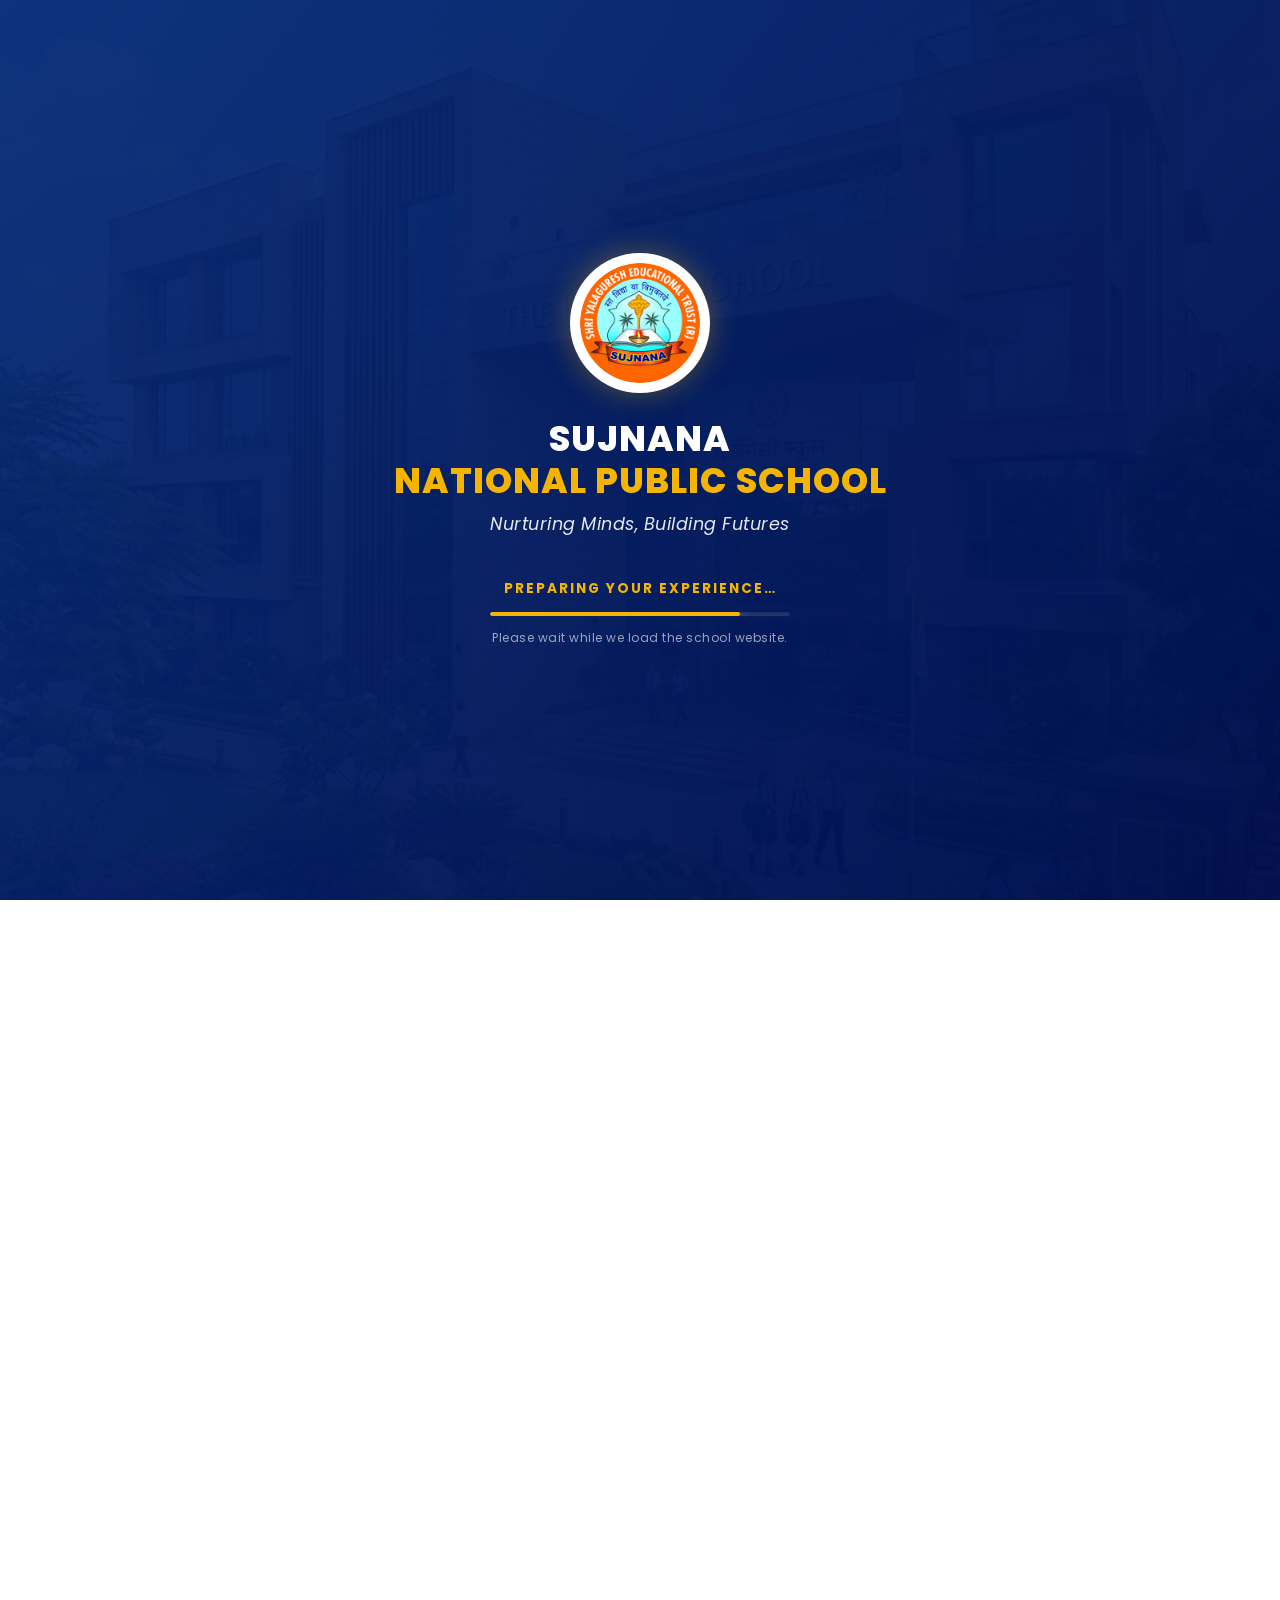
==== commit 934dda4d: "Implement Achievements and Latest News & Events pages, add legal pages, and adjust layouts" ====
--- a/index.html
+++ b/index.html
@@ -25,6 +25,37 @@
 
 <body>
 
+  <!-- Welcome Popup Modal -->
+  <div id="welcome-popup" class="welcome-popup-overlay">
+    <div class="welcome-popup-card">
+      <button class="welcome-popup-close" id="close-welcome-popup" aria-label="Close Welcome Popup">&times;</button>
+      
+      <!-- Background Decorative Light Icons -->
+      <div class="welcome-popup-bg-icons">
+        <i class="fas fa-book welcome-icon-bg"></i>
+        <i class="fas fa-graduation-cap welcome-icon-bg"></i>
+        <i class="fas fa-microscope welcome-icon-bg"></i>
+        <i class="fas fa-pencil-alt welcome-icon-bg"></i>
+        <i class="fas fa-palette welcome-icon-bg"></i>
+      </div>
+      
+      <!-- Dotted Elements -->
+      <div class="welcome-dots dots-top-left"></div>
+      <div class="welcome-dots dots-bottom-right"></div>
+      
+      <div class="welcome-popup-content">
+        <div class="welcome-logo-wrapper">
+          <img src="images/logo.jpeg" alt="Sujnana National Public School Logo" class="welcome-logo">
+        </div>
+        <span class="welcome-subtitle">Welcome to</span>
+        <h2 class="welcome-title">SUJNANA<br><span class="highlight">NATIONAL PUBLIC SCHOOL</span></h2>
+        <p class="welcome-tagline">Nurturing Minds, Building Futures.</p>
+        <p class="welcome-small-text">Empowering every child to learn, grow and shine.</p>
+        <button class="welcome-popup-btn" id="btn-begin">Let’s Begin <i class="fas fa-arrow-right"></i></button>
+      </div>
+    </div>
+  </div>
+
   <!-- Common Header -->
   <header>
     <!-- Top Bar -->
@@ -62,6 +93,7 @@
             <li><a href="about.html" class="nav-link">About Us</a></li>
             <li><a href="admissions.html" class="nav-link">Admissions</a></li>
             <li><a href="facilities.html" class="nav-link">Facilities</a></li>
+            <li><a href="achievements.html" class="nav-link">Achievements</a></li>
             <li><a href="gallery.html" class="nav-link">Gallery</a></li>
             <li><a href="contact.html" class="nav-link">Contact</a></li>
           </ul>
@@ -90,6 +122,7 @@
       <a href="about.html" class="mobile-link">About Us</a>
       <a href="admissions.html" class="mobile-link">Admissions</a>
       <a href="facilities.html" class="mobile-link">Facilities</a>
+      <a href="achievements.html" class="mobile-link">Achievements</a>
       <a href="gallery.html" class="mobile-link">Gallery</a>
       <a href="contact.html" class="mobile-link">Contact</a>
     </div>
@@ -243,7 +276,7 @@
   </section>
 
   <!-- Latest News & Events -->
-  <section class="news-events">
+  <section class="news-events" id="news">
     <div class="container">
       <div class="section-title-wrapper">
         <span class="section-subtitle">Announcements</span>
@@ -293,13 +326,13 @@
       </div>
 
       <div class="view-all-wrapper">
-        <a href="gallery.html" class="view-all-link">View All School Events <i class="fas fa-arrow-right"></i></a>
+        <a href="news-events.html" class="view-all-link">View All School Events <i class="fas fa-arrow-right"></i></a>
       </div>
     </div>
   </section>
 
   <!-- Proud Achievements -->
-  <section class="achievements">
+  <section class="achievements" id="achievements">
     <div class="container">
       <div class="section-title-wrapper">
         <span class="section-subtitle">Our Pride</span>
@@ -424,6 +457,12 @@
           <button class="slider-dot achievement-dot"></button>
         </div>
       </div>
+
+      <!-- Mobile Only View More Button -->
+      <div class="mobile-only-cta">
+        <a href="toppers.html" class="btn-primary">View More <i class="fas fa-trophy"></i></a>
+      </div>
+
     </div>
   </section>
 
@@ -630,6 +669,12 @@
           <button class="slider-dot facility-dot"></button>
         </div>
       </div>
+
+      <!-- Mobile Only View More Button -->
+      <div class="mobile-only-cta">
+        <a href="facilities.html" class="btn-primary">View More <i class="fas fa-arrow-right"></i></a>
+      </div>
+
     </div>
   </section>
 
@@ -757,6 +802,7 @@
                   style="font-size: 0.75rem; margin-right: 8px;"></i> Admissions</a></li>
             <li><a href="facilities.html"><i class="fas fa-chevron-right"
                   style="font-size: 0.75rem; margin-right: 8px;"></i> Facilities</a></li>
+            <li><a href="achievements.html"><i class="fas fa-chevron-right" style="font-size: 0.75rem; margin-right: 8px;"></i> Achievements</a></li>
             <li><a href="gallery.html"><i class="fas fa-chevron-right"
                   style="font-size: 0.75rem; margin-right: 8px;"></i> Gallery</a></li>
             <li><a href="contact.html"><i class="fas fa-chevron-right"
@@ -803,8 +849,14 @@
 
       <!-- Copyright Bottom -->
       <div class="footer-bottom">
-        <p>&copy; 2026 Sujnana National Public School. All Rights Reserved. Managed by Shri Yalaguresh Educational Trust
-          (R).</p>
+        <div class="footer-bottom-flex">
+          <p>&copy; 2026 Sujnana National Public School. All Rights Reserved. Managed by Shri Yalaguresh Educational Trust (R).</p>
+          <div class="footer-legal-links">
+            <a href="privacy.html" class="footer-legal-link">Privacy Policy</a>
+            <a href="terms.html" class="footer-legal-link">Terms & Conditions</a>
+            <a href="sitemap.html" class="footer-legal-link">Sitemap</a>
+          </div>
+        </div>
       </div>
     </div>
   </footer>
--- a/css/style.css
+++ b/css/style.css
@@ -211,7 +211,7 @@
 }
 
 .school-name {
-  font-size: 1.2rem;
+  font-size: 1.1rem;
   font-weight: 700;
   color: var(--primary);
   line-height: 1.2;
@@ -223,14 +223,14 @@
 .nav-menu {
   display: flex;
   align-items: center;
-  gap: 18px;
+  gap: 14px;
   flex-shrink: 0;
 }
 
 .nav-link {
   color: var(--primary);
   font-weight: 500;
-  font-size: 0.9rem;
+  font-size: 0.85rem;
   position: relative;
   padding: 6px 0;
   white-space: nowrap;
@@ -2421,6 +2421,32 @@
 
 /* ==================== RESPONSIVE MEDIA QUERIES ==================== */
 
+/* Tablet & Small Desktop Header and Navigation Layout (min-width: 1025px) and (max-width: 1240px) */
+@media (min-width: 1025px) and (max-width: 1240px) {
+  .logo-img {
+    height: 48px;
+  }
+  .school-name {
+    font-size: 1rem;
+  }
+  .trust-name {
+    font-size: 0.6rem;
+  }
+  .logo-container {
+    gap: 8px;
+  }
+  .nav-menu {
+    gap: 8px;
+  }
+  .nav-link {
+    font-size: 0.8rem;
+  }
+  .nav-cta .btn-yellow {
+    padding: 6px 12px;
+    font-size: 0.8rem;
+  }
+}
+
 /* Mobile & Tablet Header and Navigation Layout (max-width: 1024px) */
 @media (max-width: 1024px) {
   .top-bar {
@@ -3823,6 +3849,2223 @@
   }
 }
 
-
-
-
+/* ==========================================================================
+   Sitemap, Terms & Conditions, and Privacy Policy Custom Page Styles
+   ========================================================================== */
+
+/* Legal Pages Hero Section */
+.legal-hero {
+  position: relative;
+  height: 260px;
+  background-image: url('../images/IMG_0387.JPG');
+  background-size: cover;
+  background-position: center;
+  display: flex;
+  align-items: center;
+  overflow: hidden;
+  color: var(--white);
+}
+
+.legal-hero-overlay {
+  position: absolute;
+  top: 0;
+  left: 0;
+  width: 100%;
+  height: 100%;
+  background: linear-gradient(135deg, rgba(0, 43, 102, 0.95) 0%, rgba(0, 31, 77, 0.9) 100%);
+  z-index: 1;
+}
+
+.legal-hero-container {
+  position: relative;
+  z-index: 2;
+  display: flex;
+  justify-content: space-between;
+  align-items: center;
+  width: 100%;
+}
+
+.legal-hero-content {
+  flex: 1;
+}
+
+.legal-hero-content .breadcrumb {
+  display: flex;
+  align-items: center;
+  gap: 8px;
+  font-size: 0.9rem;
+  color: rgba(255, 255, 255, 0.75);
+  margin-bottom: 12px;
+  font-weight: 500;
+}
+
+.legal-hero-content .breadcrumb a {
+  color: var(--yellow);
+  transition: var(--transition);
+}
+
+.legal-hero-content .breadcrumb a:hover {
+  text-decoration: underline;
+  color: var(--white);
+}
+
+.legal-hero-content .breadcrumb i {
+  font-size: 0.75rem;
+  opacity: 0.6;
+}
+
+.legal-hero-title {
+  font-size: 2.5rem;
+  font-weight: 800;
+  color: var(--white);
+  text-transform: uppercase;
+  letter-spacing: 1px;
+}
+
+.legal-hero-icon {
+  width: 130px;
+  height: 130px;
+  opacity: 0.18;
+  display: flex;
+  align-items: center;
+  justify-content: center;
+}
+
+.legal-hero-icon svg {
+  width: 100%;
+  height: 100%;
+  fill: none;
+  stroke: var(--white);
+  stroke-width: 1.5;
+}
+
+/* Page Intro Block */
+.legal-intro-wrapper {
+  text-align: center;
+  max-width: 800px;
+  margin: 0 auto 50px;
+}
+
+.legal-main-heading {
+  font-size: 2.2rem;
+  color: var(--primary);
+  font-weight: 700;
+  margin-bottom: 15px;
+}
+
+.legal-description {
+  color: var(--text-muted);
+  font-size: 1.1rem;
+  line-height: 1.6;
+}
+
+.effective-date {
+  color: var(--yellow);
+  font-weight: 600;
+  font-size: 0.95rem;
+  text-transform: uppercase;
+  letter-spacing: 1.5px;
+  margin-top: 5px;
+}
+
+.privacy-intro {
+  margin-top: 15px;
+  color: var(--text-muted);
+  font-size: 1.05rem;
+  line-height: 1.6;
+}
+
+/* Sitemap Page Styles */
+.sitemap-section {
+  background-color: var(--light);
+  padding: 60px 0;
+}
+
+.sitemap-grid {
+  display: grid;
+  grid-template-columns: repeat(3, 1fr);
+  gap: 30px;
+  margin-bottom: 50px;
+}
+
+.sitemap-card {
+  background-color: var(--white);
+  border-radius: 8px;
+  padding: 30px;
+  box-shadow: var(--shadow-sm);
+  border: 1px solid var(--border);
+  transition: var(--transition);
+}
+
+.sitemap-card:hover {
+  transform: translateY(-5px);
+  box-shadow: var(--shadow);
+  border-color: var(--yellow);
+}
+
+.sitemap-card-header {
+  display: flex;
+  align-items: center;
+  gap: 12px;
+  margin-bottom: 20px;
+  border-bottom: 2px solid var(--light);
+  padding-bottom: 12px;
+}
+
+.sitemap-card-header i {
+  color: var(--yellow);
+  font-size: 1.4rem;
+}
+
+.sitemap-card-header h3 {
+  color: var(--primary);
+  font-size: 1.25rem;
+  font-weight: 600;
+}
+
+.sitemap-links {
+  display: flex;
+  flex-direction: column;
+  gap: 10px;
+}
+
+.sitemap-links a {
+  color: var(--text);
+  font-size: 0.95rem;
+  display: inline-block;
+  position: relative;
+  padding-left: 15px;
+  transition: var(--transition);
+}
+
+.sitemap-links a::before {
+  content: '•';
+  position: absolute;
+  left: 0;
+  color: var(--yellow);
+  font-weight: bold;
+  font-size: 1rem;
+}
+
+.sitemap-links a:hover {
+  color: var(--primary);
+  font-weight: 500;
+  transform: translateX(3px);
+}
+
+.sitemap-cta {
+  background-color: var(--primary);
+  color: var(--white);
+  border-radius: 8px;
+  padding: 40px;
+  text-align: center;
+  box-shadow: var(--shadow);
+}
+
+.sitemap-cta h3 {
+  font-size: 1.8rem;
+  font-weight: 700;
+  margin-bottom: 10px;
+}
+
+.sitemap-cta p {
+  color: rgba(255, 255, 255, 0.85);
+  margin-bottom: 25px;
+  font-size: 1rem;
+}
+
+/* Legal Documents Content Layout (Terms & Privacy) */
+.terms-section, .privacy-section {
+  background-color: var(--light);
+  padding: 60px 0;
+}
+
+.legal-content-container {
+  max-width: 850px;
+  margin: 0 auto;
+  background-color: var(--white);
+  padding: 50px;
+  border-radius: 8px;
+  box-shadow: var(--shadow-sm);
+  border: 1px solid var(--border);
+}
+
+/* Terms Items (Numbered Badges) */
+.legal-item {
+  display: flex;
+  gap: 20px;
+  margin-bottom: 35px;
+}
+
+.legal-item:last-of-type {
+  margin-bottom: 0;
+}
+
+.badge-number {
+  background-color: var(--yellow);
+  color: var(--dark);
+  font-weight: 700;
+  font-size: 1.1rem;
+  width: 36px;
+  height: 36px;
+  border-radius: 50%;
+  display: flex;
+  align-items: center;
+  justify-content: center;
+  flex-shrink: 0;
+  box-shadow: var(--shadow-sm);
+}
+
+.legal-item-text {
+  flex: 1;
+}
+
+.legal-item-text h3 {
+  color: var(--primary);
+  font-size: 1.3rem;
+  font-weight: 600;
+  margin-bottom: 10px;
+  line-height: 1.3;
+}
+
+.legal-item-text p {
+  color: var(--text-muted);
+  font-size: 0.95rem;
+  line-height: 1.6;
+}
+
+/* Terms Agreement Box */
+.agreement-box {
+  background-color: rgba(244, 180, 0, 0.08);
+  border-left: 4px solid var(--yellow);
+  padding: 20px 25px;
+  border-radius: 0 8px 8px 0;
+  display: flex;
+  align-items: flex-start;
+  gap: 15px;
+  margin-top: 40px;
+}
+
+.agreement-box i {
+  color: var(--yellow);
+  font-size: 1.3rem;
+  margin-top: 2px;
+}
+
+.agreement-box p {
+  color: var(--primary);
+  font-size: 0.95rem;
+  font-weight: 500;
+  line-height: 1.5;
+}
+
+/* Privacy Items (Icon Blocks) */
+.privacy-item {
+  display: flex;
+  gap: 20px;
+  margin-bottom: 35px;
+}
+
+.privacy-item:last-of-type {
+  margin-bottom: 0;
+}
+
+.privacy-icon {
+  background-color: var(--primary);
+  color: var(--yellow);
+  font-size: 1.25rem;
+  width: 44px;
+  height: 44px;
+  border-radius: 8px;
+  display: flex;
+  align-items: center;
+  justify-content: center;
+  flex-shrink: 0;
+  box-shadow: var(--shadow-sm);
+}
+
+.privacy-text {
+  flex: 1;
+}
+
+.privacy-text h3 {
+  color: var(--primary);
+  font-size: 1.25rem;
+  font-weight: 600;
+  margin-bottom: 8px;
+  line-height: 1.3;
+}
+
+.privacy-text p {
+  color: var(--text-muted);
+  font-size: 0.95rem;
+  line-height: 1.6;
+}
+
+/* Global Footer Bottom Layout Adjustments */
+.footer-bottom-flex {
+  display: flex;
+  justify-content: space-between;
+  align-items: center;
+  flex-wrap: wrap;
+  gap: 15px;
+}
+
+.footer-legal-links {
+  display: flex;
+  gap: 20px;
+}
+
+.footer-legal-link {
+  color: rgba(255, 255, 255, 0.65);
+  font-size: 0.85rem;
+  font-weight: 500;
+  transition: var(--transition);
+}
+
+.footer-legal-link:hover {
+  color: var(--yellow);
+}
+
+.footer-legal-link.active {
+  color: var(--yellow);
+  font-weight: 600;
+}
+
+/* Hide mobile-only buttons on desktop by default */
+.mobile-only-cta {
+  display: none;
+}
+
+/* Responsive Overrides for Legal Pages */
+@media (max-width: 992px) {
+  .sitemap-grid {
+    grid-template-columns: repeat(2, 1fr);
+  }
+}
+
+@media (max-width: 768px) {
+  .legal-hero {
+    height: 180px;
+  }
+  .legal-hero-icon {
+    display: none;
+  }
+  .legal-hero-title {
+    font-size: 1.8rem;
+  }
+  .legal-main-heading {
+    font-size: 1.8rem;
+  }
+  .sitemap-grid {
+    grid-template-columns: 1fr;
+    gap: 20px;
+  }
+  .sitemap-cta {
+    padding: 30px 20px;
+  }
+  .sitemap-cta h3 {
+    font-size: 1.4rem;
+  }
+  .sitemap-cta .btn-yellow {
+    width: 100%;
+    justify-content: center;
+  }
+  .legal-content-container {
+    padding: 30px 20px;
+  }
+  .legal-item, .privacy-item {
+    flex-direction: column;
+    gap: 12px;
+    margin-bottom: 25px;
+  }
+  .badge-number {
+    width: 32px;
+    height: 32px;
+    font-size: 1rem;
+  }
+  .privacy-icon {
+    width: 38px;
+    height: 38px;
+    font-size: 1.1rem;
+    border-radius: 6px;
+  }
+  .agreement-box {
+    padding: 15px;
+    flex-direction: column;
+    gap: 8px;
+  }
+  .footer-bottom-flex {
+    flex-direction: column;
+    text-align: center;
+    justify-content: center;
+  }
+  .footer-legal-links {
+    justify-content: center;
+    width: 100%;
+  }
+  .mobile-only-cta {
+    display: block;
+    margin-top: 30px;
+    text-align: center;
+    padding: 0 10px;
+  }
+  .mobile-only-cta .btn-primary {
+    width: 100%;
+    justify-content: center;
+  }
+}
+
+/* ==========================================================================
+   Welcome Popup styling
+   ========================================================================== */
+
+/* Welcome Popup Overlay */
+.welcome-popup-overlay {
+  position: fixed;
+  top: 0;
+  left: 0;
+  width: 100%;
+  height: 100%;
+  background-color: rgba(0, 31, 77, 0.85); /* Dark transparent overlay behind popup */
+  z-index: 10000; /* Above all website content */
+  display: flex;
+  justify-content: center;
+  align-items: center;
+  opacity: 0;
+  visibility: hidden;
+  transition: opacity 0.5s ease, visibility 0.5s ease;
+}
+
+.welcome-popup-overlay.active {
+  opacity: 1;
+  visibility: visible;
+}
+
+/* Scroll Lock on html/body */
+.popup-active {
+  overflow: hidden !important;
+}
+
+/* Welcome Popup Card */
+.welcome-popup-card {
+  background-color: var(--white);
+  border: 5px solid var(--yellow); /* Gold/yellow border */
+  border-radius: 16px; /* Rounded corners */
+  box-shadow: var(--shadow-lg); /* Soft shadow */
+  width: 680px; /* Desktop width */
+  max-width: 95%;
+  padding: 50px; /* Desktop padding */
+  position: relative;
+  overflow: hidden;
+  text-align: center;
+  transform: scale(0.8) translateY(20px);
+  opacity: 0;
+  transition: transform 0.5s cubic-bezier(0.34, 1.56, 0.64, 1), opacity 0.5s ease;
+  z-index: 10001;
+}
+
+.welcome-popup-overlay.active .welcome-popup-card {
+  transform: scale(1) translateY(0);
+  opacity: 1;
+}
+
+/* Close Button at top-right */
+.welcome-popup-close {
+  position: absolute;
+  top: 20px;
+  right: 20px;
+  background: none;
+  border: none;
+  font-size: 2.2rem;
+  font-weight: 700;
+  color: var(--text-muted);
+  cursor: pointer;
+  z-index: 10005;
+  transition: var(--transition);
+  line-height: 1;
+}
+
+.welcome-popup-close:hover {
+  color: var(--yellow);
+  transform: rotate(90deg);
+}
+
+/* Decorative Dotted Elements */
+.welcome-dots {
+  position: absolute;
+  width: 60px;
+  height: 60px;
+  background-image: radial-gradient(var(--border) 25%, transparent 25%);
+  background-size: 10px 10px;
+  opacity: 0.5;
+  z-index: 10002;
+}
+
+.dots-top-left {
+  top: 25px;
+  left: 25px;
+}
+
+.dots-bottom-right {
+  bottom: 25px;
+  right: 25px;
+}
+
+/* Light Education Background Icons */
+.welcome-popup-bg-icons {
+  position: absolute;
+  top: 0;
+  left: 0;
+  width: 100%;
+  height: 100%;
+  pointer-events: none;
+  z-index: 10002;
+}
+
+.welcome-icon-bg {
+  position: absolute;
+  color: var(--primary);
+  opacity: 0.05; /* Light education icons in background */
+  font-size: 3.5rem;
+}
+
+.welcome-icon-bg:nth-child(1) { top: 15%; left: 8%; transform: rotate(-15deg); }
+.welcome-icon-bg:nth-child(2) { top: 18%; right: 10%; transform: rotate(20deg); }
+.welcome-icon-bg:nth-child(3) { bottom: 22%; left: 10%; transform: rotate(15deg); }
+.welcome-icon-bg:nth-child(4) { bottom: 15%; right: 8%; transform: rotate(-20deg); }
+.welcome-icon-bg:nth-child(5) { top: 48%; left: 4%; font-size: 2.2rem; }
+
+/* Welcome Content */
+.welcome-popup-content {
+  position: relative;
+  z-index: 10003;
+  display: flex;
+  flex-direction: column;
+  align-items: center;
+}
+
+.welcome-logo-wrapper {
+  width: 150px; /* Desktop logo size */
+  height: 150px;
+  border-radius: 50%;
+  background-color: var(--white);
+  padding: 5px;
+  box-shadow: var(--shadow-sm);
+  margin-bottom: 20px;
+  display: flex;
+  align-items: center;
+  justify-content: center;
+  border: 2px solid var(--border);
+}
+
+.welcome-logo {
+  max-width: 100%;
+  max-height: 100%;
+  object-fit: contain;
+  border-radius: 50%;
+}
+
+.welcome-subtitle {
+  font-size: 1.05rem;
+  font-weight: 600;
+  color: var(--text-muted);
+  text-transform: uppercase;
+  letter-spacing: 3px;
+  margin-bottom: 5px;
+}
+
+.welcome-title {
+  font-size: 56px; /* Desktop title font */
+  font-weight: 800;
+  color: var(--primary);
+  line-height: 1.15;
+  margin-bottom: 15px;
+  letter-spacing: -0.5px;
+}
+
+.welcome-title .highlight {
+  color: var(--yellow);
+}
+
+.welcome-tagline {
+  font-size: 1.3rem;
+  font-weight: 600;
+  color: var(--dark);
+  margin-bottom: 6px;
+}
+
+.welcome-small-text {
+  font-size: 0.95rem;
+  color: var(--text-muted);
+  margin-bottom: 30px;
+}
+
+/* Let's Begin Button */
+.welcome-popup-btn {
+  background-color: var(--yellow);
+  color: var(--dark);
+  border: none;
+  border-radius: 50px;
+  padding: 12px 40px;
+  font-size: 1.05rem;
+  font-weight: 700;
+  cursor: pointer;
+  display: inline-flex;
+  align-items: center;
+  gap: 10px;
+  box-shadow: var(--shadow-sm);
+  transition: var(--transition);
+}
+
+.welcome-popup-btn i {
+  transition: transform 0.3s ease;
+}
+
+.welcome-popup-btn:hover {
+  background-color: var(--yellow-hover);
+  box-shadow: var(--shadow);
+  transform: translateY(-2px);
+}
+
+.welcome-popup-btn:hover i {
+  transform: translateX(5px);
+}
+
+/* Tablet Responsive Styling */
+@media (max-width: 992px) {
+  .welcome-popup-card {
+    width: 80%; /* Tablet width */
+    padding: 40px; /* Tablet padding */
+  }
+  .welcome-logo-wrapper {
+    width: 120px; /* Tablet logo size */
+    height: 120px;
+    margin-bottom: 18px;
+  }
+  .welcome-title {
+    font-size: 44px; /* Tablet title font */
+  }
+  .welcome-tagline {
+    font-size: 1.15rem;
+  }
+}
+
+/* Mobile Responsive Styling */
+@media (max-width: 600px) {
+  .welcome-popup-card {
+    width: 90%; /* Mobile width */
+    padding: 25px 20px; /* Mobile padding */
+    border-radius: 12px;
+  }
+  .welcome-popup-close {
+    top: 15px;
+    right: 15px;
+    font-size: 1.7rem;
+  }
+  .welcome-logo-wrapper {
+    width: 95px; /* Mobile logo size */
+    height: 95px;
+    margin-bottom: 15px;
+  }
+  .welcome-title {
+    font-size: 32px; /* Mobile title font */
+  }
+  .welcome-tagline {
+    font-size: 1rem;
+    margin-bottom: 4px;
+  }
+  .welcome-small-text {
+    font-size: 0.85rem;
+    margin-bottom: 25px;
+  }
+  .welcome-popup-btn {
+    width: 100%; /* Full width button */
+    justify-content: center;
+    padding: 14px 20px;
+  }
+  .dots-top-left {
+    top: 15px;
+    left: 15px;
+    width: 40px;
+    height: 40px;
+  }
+  .dots-bottom-right {
+    bottom: 15px;
+    right: 15px;
+    width: 40px;
+    height: 40px;
+  }
+}
+
+/* ==========================================================================
+   Achievements Page Custom Styles
+   ========================================================================== */
+
+/* Achievements Page Hero */
+.achievements-hero {
+  position: relative;
+  height: 360px;
+  background-image: url('../images/hero-school.jpg');
+  background-size: cover;
+  background-position: center;
+  display: flex;
+  align-items: center;
+  overflow: hidden;
+  color: var(--white);
+  padding: 60px 0 100px;
+}
+
+.achievements-hero-overlay {
+  position: absolute;
+  top: 0;
+  left: 0;
+  width: 100%;
+  height: 100%;
+  background: linear-gradient(135deg, rgba(0, 31, 77, 0.95) 0%, rgba(0, 43, 102, 0.85) 100%);
+  z-index: 1;
+}
+
+.achievements-hero .container {
+  position: relative;
+  z-index: 2;
+  display: flex;
+  justify-content: space-between;
+  align-items: center;
+  gap: 40px;
+  width: 100%;
+}
+
+.achievements-hero-content {
+  flex: 1.2;
+}
+
+.achievements-hero-content .breadcrumb {
+  display: flex;
+  align-items: center;
+  gap: 8px;
+  font-size: 0.9rem;
+  color: rgba(255, 255, 255, 0.8);
+  margin-bottom: 12px;
+  font-weight: 500;
+}
+
+.achievements-hero-content .breadcrumb a {
+  color: var(--yellow);
+}
+
+.achievements-hero-content .breadcrumb a:hover {
+  text-decoration: underline;
+}
+
+.achievements-hero-content .breadcrumb i {
+  font-size: 0.75rem;
+  opacity: 0.6;
+}
+
+.achievements-hero-title {
+  font-size: 3rem;
+  font-weight: 800;
+  color: var(--white);
+  text-transform: uppercase;
+  letter-spacing: 1px;
+  margin-bottom: 15px;
+}
+
+.achievements-hero-text {
+  font-size: 1.1rem;
+  color: rgba(255, 255, 255, 0.9);
+  line-height: 1.6;
+}
+
+.achievements-hero-illustration {
+  flex: 0.8;
+  display: flex;
+  justify-content: center;
+  align-items: center;
+}
+
+.achievements-hero-illustration svg,
+.achievements-hero-illustration img {
+  max-width: 240px;
+  height: auto;
+  opacity: 0.9;
+}
+
+/* Achievement Stats Section */
+.stats-overlay-section {
+  position: relative;
+  z-index: 10;
+  margin-top: -60px;
+  padding: 0;
+}
+
+.stats-overlay-card {
+  background-color: var(--white);
+  border-radius: 12px;
+  border: 1px solid var(--border);
+  box-shadow: var(--shadow-lg);
+  padding: 30px;
+}
+
+.stats-overlay-grid {
+  display: grid;
+  grid-template-columns: repeat(4, 1fr);
+  gap: 20px;
+}
+
+.ach-stat-item {
+  display: flex;
+  align-items: center;
+  gap: 15px;
+  padding: 10px 15px;
+  border-right: 1px solid var(--border);
+}
+
+.ach-stat-item:last-child {
+  border-right: none;
+}
+
+.ach-stat-icon {
+  width: 50px;
+  height: 50px;
+  border-radius: 50%;
+  background-color: rgba(244, 180, 0, 0.1);
+  color: var(--yellow);
+  display: flex;
+  align-items: center;
+  justify-content: center;
+  font-size: 1.5rem;
+  flex-shrink: 0;
+}
+
+.ach-stat-info {
+  display: flex;
+  flex-direction: column;
+}
+
+.ach-stat-number {
+  font-size: 1.5rem;
+  font-weight: 700;
+  color: var(--primary);
+  line-height: 1.2;
+}
+
+.ach-stat-label {
+  font-size: 0.85rem;
+  color: var(--text-muted);
+  font-weight: 500;
+}
+
+/* Category Filters */
+.category-filters-wrapper {
+  margin-bottom: 40px;
+  text-align: center;
+}
+
+.category-filters {
+  display: inline-flex;
+  gap: 12px;
+  justify-content: center;
+  flex-wrap: wrap;
+}
+
+.filter-ach-btn {
+  background-color: var(--white);
+  color: var(--primary);
+  border: 2px solid var(--primary);
+  padding: 8px 24px;
+  border-radius: 50px;
+  font-weight: 600;
+  font-size: 0.95rem;
+  cursor: pointer;
+  transition: var(--transition);
+}
+
+.filter-ach-btn:hover,
+.filter-ach-btn.active {
+  background-color: var(--primary);
+  color: var(--white);
+}
+
+/* SSLC Toppers Highlight styling */
+.sslc-highlight-section {
+  background-color: var(--light);
+}
+
+.toppers-showcase-grid {
+  display: grid;
+  grid-template-columns: 1.1fr 2fr;
+  gap: 40px;
+  align-items: stretch;
+}
+
+.sslc-trophy-card {
+  background-color: var(--primary);
+  color: var(--white);
+  border-radius: 12px;
+  padding: 40px 30px;
+  text-align: center;
+  display: flex;
+  flex-direction: column;
+  justify-content: center;
+  align-items: center;
+  box-shadow: var(--shadow);
+  border-bottom: 5px solid var(--yellow);
+}
+
+.sslc-trophy-card i {
+  font-size: 4rem;
+  color: var(--yellow);
+  margin-bottom: 25px;
+}
+
+.sslc-trophy-card h3 {
+  font-size: 1.8rem;
+  font-weight: 700;
+  margin-bottom: 15px;
+}
+
+.sslc-trophy-card p {
+  color: rgba(255, 255, 255, 0.85);
+  font-size: 0.95rem;
+  line-height: 1.6;
+  margin-bottom: 30px;
+}
+
+.sslc-trophy-card .btn-yellow {
+  width: auto;
+  padding: 12px 30px;
+  justify-content: center;
+}
+
+.toppers-grid-ach {
+  display: grid;
+  grid-template-columns: 1fr 1fr;
+  gap: 20px;
+}
+
+.topper-card-ach {
+  background-color: var(--white);
+  border-radius: 8px;
+  border: 1px solid var(--border);
+  box-shadow: var(--shadow-sm);
+  padding: 20px;
+  display: flex;
+  align-items: center;
+  gap: 20px;
+  position: relative;
+  overflow: hidden;
+  transition: var(--transition);
+}
+
+.topper-card-ach:hover {
+  transform: translateY(-3px);
+  box-shadow: var(--shadow);
+  border-color: var(--yellow);
+}
+
+.topper-badge-ach {
+  position: absolute;
+  top: 10px;
+  left: 10px;
+  background-color: var(--yellow);
+  color: var(--dark);
+  font-size: 0.75rem;
+  font-weight: 700;
+  padding: 2px 8px;
+  border-radius: 4px;
+  box-shadow: var(--shadow-sm);
+}
+
+.topper-img-ach {
+  width: 80px;
+  height: 80px;
+  border-radius: 50%;
+  object-fit: cover;
+  border: 3px solid rgba(244, 180, 0, 0.2);
+  flex-shrink: 0;
+}
+
+.topper-info-ach {
+  display: flex;
+  flex-direction: column;
+}
+
+.topper-name-ach {
+  font-size: 1.1rem;
+  font-weight: 700;
+  color: var(--primary);
+  margin-bottom: 4px;
+}
+
+.topper-pct-ach {
+  font-size: 1.25rem;
+  font-weight: 700;
+  color: var(--yellow);
+  margin-bottom: 2px;
+}
+
+.topper-year-ach {
+  font-size: 0.8rem;
+  color: var(--text-muted);
+  font-weight: 500;
+}
+
+.toppers-mobile-slider-ach {
+  display: none;
+}
+
+/* Recent Achievements cards */
+.recent-ach-grid {
+  display: grid;
+  grid-template-columns: repeat(3, 1fr);
+  gap: 30px;
+}
+
+.recent-ach-card {
+  background-color: var(--white);
+  border-radius: 8px;
+  border: 1px solid var(--border);
+  box-shadow: var(--shadow-sm);
+  overflow: hidden;
+  display: flex;
+  flex-direction: column;
+  transition: var(--transition);
+}
+
+.recent-ach-card:hover {
+  transform: translateY(-5px);
+  box-shadow: var(--shadow);
+  border-color: var(--yellow);
+}
+
+.recent-ach-img-wrapper {
+  position: relative;
+  height: 200px;
+  overflow: hidden;
+}
+
+.recent-ach-img {
+  width: 100%;
+  height: 100%;
+  object-fit: cover;
+  transition: var(--transition);
+}
+
+.recent-ach-card:hover .recent-ach-img {
+  transform: scale(1.05);
+}
+
+.recent-ach-date-box {
+  position: absolute;
+  top: 15px;
+  left: 15px;
+  background-color: var(--primary);
+  color: var(--white);
+  padding: 4px 10px;
+  border-radius: 4px;
+  font-size: 0.8rem;
+  font-weight: 600;
+  box-shadow: var(--shadow-sm);
+  z-index: 10;
+}
+
+.recent-ach-content {
+  padding: 25px;
+  display: flex;
+  flex-direction: column;
+  flex: 1;
+}
+
+.recent-ach-badge {
+  display: inline-block;
+  align-self: flex-start;
+  background-color: rgba(0, 43, 102, 0.08);
+  color: var(--primary);
+  font-size: 0.75rem;
+  font-weight: 600;
+  padding: 4px 12px;
+  border-radius: 50px;
+  margin-bottom: 12px;
+  text-transform: uppercase;
+  letter-spacing: 0.5px;
+}
+
+.recent-ach-title {
+  font-size: 1.2rem;
+  font-weight: 700;
+  color: var(--primary);
+  margin-bottom: 10px;
+  line-height: 1.4;
+}
+
+.recent-ach-desc {
+  font-size: 0.9rem;
+  color: var(--text-muted);
+  line-height: 1.5;
+  flex: 1;
+}
+
+/* Awards & Recognition Strip */
+.awards-strip-section {
+  background-color: var(--light);
+}
+
+.awards-gallery-container {
+  overflow: hidden;
+  width: 100%;
+}
+
+.awards-gallery-strip {
+  display: flex;
+  gap: 20px;
+  overflow-x: auto;
+  padding: 10px 0;
+  scrollbar-width: none; /* Hide scrollbar for Firefox */
+  -ms-overflow-style: none; /* Hide scrollbar for IE/Edge */
+}
+
+.awards-gallery-strip::-webkit-scrollbar {
+  display: none; /* Hide scrollbar for Chrome/Safari */
+}
+
+.awards-strip-item {
+  flex: 0 0 280px;
+  height: 200px;
+  border-radius: 8px;
+  overflow: hidden;
+  box-shadow: var(--shadow-sm);
+  border: 1px solid var(--border);
+  transition: var(--transition);
+}
+
+.awards-strip-item:hover {
+  transform: scale(1.03);
+  box-shadow: var(--shadow);
+}
+
+.awards-strip-img {
+  width: 100%;
+  height: 100%;
+  object-fit: cover;
+}
+
+/* CTA Section styling */
+.achievements-cta-card {
+  background-color: var(--primary);
+  color: var(--white);
+  border-radius: 12px;
+  padding: 50px;
+  text-align: center;
+  box-shadow: var(--shadow);
+  border-bottom: 5px solid var(--yellow);
+}
+
+.achievements-cta-card h2 {
+  font-size: 2rem;
+  font-weight: 700;
+  margin-bottom: 10px;
+}
+
+.achievements-cta-card p {
+  color: rgba(255, 255, 255, 0.85);
+  font-size: 1.1rem;
+  margin-bottom: 30px;
+}
+
+/* Responsive Scaling Overrides for achievements page */
+@media (max-width: 1024px) {
+  .toppers-showcase-grid {
+    display: flex;
+    flex-direction: column;
+    gap: 30px;
+  }
+  .toppers-mobile-slider-ach {
+    order: 1;
+  }
+  .sslc-trophy-card {
+    order: 2;
+    padding: 30px;
+  }
+  .recent-ach-grid {
+    grid-template-columns: repeat(2, 1fr);
+  }
+}
+
+@media (max-width: 768px) {
+  .achievements-hero {
+    height: 220px;
+    padding: 40px 0;
+    text-align: center;
+  }
+  .achievements-hero-illustration {
+    display: none; /* Hide illustration on mobile/tablet */
+  }
+  .achievements-hero-title {
+    font-size: 2rem;
+  }
+  .achievements-hero-text {
+    font-size: 0.95rem;
+  }
+  .stats-overlay-grid {
+    grid-template-columns: repeat(2, 1fr);
+    gap: 15px;
+  }
+  .ach-stat-item {
+    border-right: none;
+    padding: 10px;
+  }
+  .ach-stat-item:nth-child(even) {
+    border-left: 1px solid var(--border);
+  }
+  .category-filters-wrapper {
+    overflow-x: auto;
+    white-space: nowrap;
+    padding: 15px 0;
+    -webkit-overflow-scrolling: touch;
+  }
+  .category-filters {
+    display: inline-flex;
+    justify-content: flex-start;
+    padding: 0 15px;
+  }
+  .toppers-grid-ach {
+    display: none; /* Hide static grid on mobile */
+  }
+  .toppers-mobile-slider-ach {
+    display: block;
+    position: relative;
+    width: 100%;
+    overflow: hidden;
+  }
+  .topper-slide-ach {
+    display: none;
+  }
+  .topper-slide-ach.active {
+    display: block;
+    animation: fadeIn 0.5s ease-in-out;
+  }
+  .topper-card-ach {
+    flex-direction: column;
+    text-align: center;
+    padding: 30px 20px;
+    gap: 15px;
+  }
+  .topper-img-ach {
+    width: 100px;
+    height: 100px;
+  }
+  .recent-ach-grid {
+    grid-template-columns: 1fr;
+  }
+  .achievements-cta-card {
+    padding: 30px 20px;
+  }
+  .achievements-cta-card h2 {
+    font-size: 1.5rem;
+  }
+  .achievements-cta-card p {
+    font-size: 0.95rem;
+  }
+  .achievements-cta-card .btn-yellow {
+    width: 100%;
+    justify-content: center;
+  }
+}
+
+/* ==========================================================================
+   Latest News & Events Page Custom Styles
+   ========================================================================== */
+
+/* Top Switch Cards Section */
+.switch-cards-section {
+  position: relative;
+  z-index: 10;
+  margin-top: -60px;
+  padding: 0;
+}
+
+.switch-cards-grid {
+  display: grid;
+  grid-template-columns: repeat(2, 1fr);
+  gap: 20px;
+}
+
+.switch-card {
+  background-color: var(--white);
+  border-radius: 12px;
+  border: 1px solid var(--border);
+  box-shadow: var(--shadow-sm);
+  padding: 25px 30px;
+  display: flex;
+  align-items: center;
+  gap: 20px;
+  cursor: pointer;
+  transition: var(--transition);
+}
+
+.switch-card:hover {
+  transform: translateY(-3px);
+  box-shadow: var(--shadow);
+  border-color: var(--yellow);
+}
+
+.switch-card.active {
+  background-color: var(--primary);
+  color: var(--white);
+  border-color: var(--primary);
+}
+
+.switch-card.active:hover {
+  border-color: var(--yellow);
+}
+
+.switch-card-icon {
+  font-size: 2.2rem;
+  color: var(--yellow);
+  flex-shrink: 0;
+}
+
+.switch-card-info h3 {
+  font-size: 1.25rem;
+  font-weight: 700;
+  margin-bottom: 5px;
+}
+
+.switch-card-info p {
+  font-size: 0.9rem;
+  color: var(--text-muted);
+  line-height: 1.4;
+  margin: 0;
+}
+
+.switch-card.active .switch-card-info p {
+  color: rgba(255, 255, 255, 0.8);
+}
+
+/* Filter Toolbar styles */
+.filter-toolbar-section {
+  padding: 40px 0 20px;
+  background-color: var(--white);
+}
+
+.filter-toolbar {
+  display: flex;
+  gap: 20px;
+  justify-content: space-between;
+  align-items: center;
+  margin-bottom: 25px;
+  flex-wrap: wrap;
+}
+
+.search-box {
+  position: relative;
+  flex: 1;
+  min-width: 280px;
+}
+
+.search-box i {
+  position: absolute;
+  left: 15px;
+  top: 50%;
+  transform: translateY(-50%);
+  color: var(--text-muted);
+}
+
+.search-box input {
+  width: 100%;
+  padding: 12px 15px 12px 45px;
+  border-radius: 6px;
+  border: 1px solid var(--border);
+  font-family: var(--font);
+  font-size: 0.95rem;
+  outline: none;
+  transition: var(--transition);
+}
+
+.search-box input:focus {
+  border-color: var(--primary);
+  box-shadow: 0 0 0 3px rgba(0, 43, 102, 0.15);
+}
+
+.filter-select-wrapper {
+  position: relative;
+  min-width: 180px;
+}
+
+.filter-select {
+  width: 100%;
+  padding: 12px 20px;
+  border-radius: 6px;
+  border: 1px solid var(--border);
+  font-family: var(--font);
+  font-size: 0.95rem;
+  background-color: var(--white);
+  color: var(--text);
+  appearance: none;
+  outline: none;
+  cursor: pointer;
+  transition: var(--transition);
+}
+
+.filter-select:focus {
+  border-color: var(--primary);
+}
+
+.filter-select-wrapper::after {
+  content: '\f078';
+  font-family: 'Font Awesome 6 Free';
+  font-weight: 900;
+  position: absolute;
+  right: 15px;
+  top: 50%;
+  transform: translateY(-50%);
+  pointer-events: none;
+  color: var(--text-muted);
+  font-size: 0.8rem;
+}
+
+/* Month Filter Row */
+.month-scroll-wrapper {
+  display: flex;
+  align-items: center;
+  gap: 10px;
+  border-top: 1px solid var(--border);
+  border-bottom: 1px solid var(--border);
+  padding: 10px 0;
+  position: relative;
+}
+
+.month-scroll-container {
+  display: flex;
+  gap: 10px;
+  overflow-x: auto;
+  scroll-behavior: smooth;
+  width: 100%;
+  scrollbar-width: none;
+  -ms-overflow-style: none;
+}
+
+.month-scroll-container::-webkit-scrollbar {
+  display: none;
+}
+
+.month-scroll-btn {
+  background-color: var(--white);
+  border: 1px solid var(--border);
+  width: 35px;
+  height: 35px;
+  border-radius: 50%;
+  display: flex;
+  align-items: center;
+  justify-content: center;
+  cursor: pointer;
+  transition: var(--transition);
+  flex-shrink: 0;
+  color: var(--primary);
+  box-shadow: var(--shadow-sm);
+  padding: 0;
+}
+
+.month-scroll-btn:hover {
+  background-color: var(--primary);
+  color: var(--white);
+  border-color: var(--primary);
+}
+
+.month-filter-btn {
+  background-color: transparent;
+  border: none;
+  padding: 8px 18px;
+  border-radius: 20px;
+  font-family: var(--font);
+  font-weight: 500;
+  font-size: 0.9rem;
+  color: var(--text);
+  cursor: pointer;
+  transition: var(--transition);
+  white-space: nowrap;
+}
+
+.month-filter-btn:hover {
+  background-color: rgba(0, 43, 102, 0.05);
+}
+
+.month-filter-btn.active {
+  background-color: var(--yellow);
+  color: var(--dark);
+  font-weight: 600;
+}
+
+/* Event List Main Layout */
+.events-main-section {
+  padding: 40px 0 80px;
+  background-color: var(--light);
+}
+
+.section-header-flex {
+  display: flex;
+  justify-content: space-between;
+  align-items: center;
+  margin-bottom: 40px;
+  border-bottom: 2px solid var(--border);
+  padding-bottom: 15px;
+  flex-wrap: wrap;
+  gap: 20px;
+}
+
+.events-main-heading {
+  font-size: 1.8rem;
+  font-weight: 700;
+  color: var(--primary);
+  margin: 0;
+}
+
+.category-dropdown-wrapper {
+  min-width: 220px;
+}
+
+/* Grid layout & event cards */
+.events-grid-fancy {
+  display: grid;
+  grid-template-columns: repeat(4, 1fr);
+  gap: 30px;
+}
+
+.event-card-fancy {
+  background-color: var(--white);
+  border-radius: 12px;
+  border: 1px solid var(--border);
+  box-shadow: var(--shadow-sm);
+  overflow: hidden;
+  display: flex;
+  flex-direction: column;
+  transition: var(--transition);
+}
+
+.event-card-fancy:hover {
+  transform: translateY(-5px);
+  box-shadow: var(--shadow);
+  border-color: var(--yellow);
+}
+
+.event-img-wrapper-fancy {
+  position: relative;
+  height: 180px;
+  overflow: hidden;
+}
+
+.event-img-fancy {
+  width: 100%;
+  height: 100%;
+  object-fit: cover;
+  transition: var(--transition);
+}
+
+.event-card-fancy:hover .event-img-fancy {
+  transform: scale(1.05);
+}
+
+.category-badge-fancy {
+  position: absolute;
+  top: 15px;
+  right: 15px;
+  background-color: rgba(0, 31, 77, 0.85);
+  color: var(--white);
+  padding: 4px 10px;
+  border-radius: 4px;
+  font-size: 0.75rem;
+  font-weight: 600;
+  text-transform: uppercase;
+  letter-spacing: 0.5px;
+  z-index: 5;
+}
+
+.date-badge-box-fancy {
+  position: absolute;
+  bottom: 0;
+  left: 0;
+  background-color: var(--white);
+  border-top-right-radius: 10px;
+  padding: 10px 15px;
+  display: flex;
+  flex-direction: column;
+  align-items: center;
+  box-shadow: var(--shadow-sm);
+  z-index: 5;
+}
+
+.date-badge-box-fancy .day {
+  font-size: 1.4rem;
+  font-weight: 800;
+  color: var(--primary);
+  line-height: 1;
+}
+
+.date-badge-box-fancy .month {
+  font-size: 0.8rem;
+  font-weight: 700;
+  color: var(--yellow);
+  margin-top: 2px;
+}
+
+.date-badge-box-fancy .year {
+  font-size: 0.7rem;
+  color: var(--text-muted);
+  font-weight: 600;
+  margin-top: 1px;
+}
+
+.upcoming-status-badge {
+  position: absolute;
+  top: 15px;
+  left: 15px;
+  background-color: var(--yellow);
+  color: var(--dark);
+  padding: 4px 10px;
+  border-radius: 4px;
+  font-size: 0.75rem;
+  font-weight: 700;
+  text-transform: uppercase;
+  z-index: 5;
+  box-shadow: var(--shadow-sm);
+}
+
+.completed-status-badge {
+  position: absolute;
+  top: 15px;
+  left: 15px;
+  background-color: #10b981;
+  color: var(--white);
+  padding: 4px 10px;
+  border-radius: 4px;
+  font-size: 0.75rem;
+  font-weight: 700;
+  text-transform: uppercase;
+  z-index: 5;
+  box-shadow: var(--shadow-sm);
+}
+
+.event-details-fancy {
+  padding: 25px;
+  display: flex;
+  flex-direction: column;
+  flex: 1;
+}
+
+.event-title-fancy {
+  font-size: 1.1rem;
+  font-weight: 700;
+  color: var(--primary);
+  margin: 0 0 10px 0;
+  line-height: 1.4;
+}
+
+.event-desc-fancy {
+  font-size: 0.85rem;
+  color: var(--text-muted);
+  line-height: 1.5;
+  margin: 0 0 20px 0;
+  flex: 1;
+}
+
+.event-meta-fancy {
+  border-top: 1px solid var(--border);
+  padding-top: 15px;
+  margin-bottom: 20px;
+  display: flex;
+  flex-direction: column;
+  gap: 8px;
+  font-size: 0.8rem;
+  color: var(--text);
+}
+
+.event-meta-fancy i {
+  color: var(--yellow);
+  margin-right: 8px;
+  width: 14px;
+  text-align: center;
+}
+
+.btn-fancy-knowmore, .btn-fancy-viewphotos {
+  width: 100%;
+  background-color: transparent;
+  border: 2px solid var(--primary);
+  color: var(--primary);
+  font-weight: 600;
+  padding: 10px;
+  border-radius: 6px;
+  cursor: pointer;
+  transition: var(--transition);
+  text-align: center;
+  font-size: 0.9rem;
+  font-family: var(--font);
+  display: flex;
+  align-items: center;
+  justify-content: center;
+  gap: 8px;
+}
+
+.btn-fancy-knowmore:hover {
+  background-color: var(--primary);
+  color: var(--white);
+}
+
+.btn-fancy-viewphotos {
+  border-color: #10b981;
+  color: #10b981;
+}
+
+.btn-fancy-viewphotos:hover {
+  background-color: #10b981;
+  color: var(--white);
+}
+
+.no-events-message {
+  text-align: center;
+  padding: 60px 20px;
+  color: var(--text-muted);
+  width: 100%;
+}
+
+.no-events-message i {
+  font-size: 3rem;
+  color: var(--border);
+  margin-bottom: 15px;
+  display: block;
+}
+
+.no-events-message p {
+  font-size: 1.1rem;
+  margin: 0;
+}
+
+/* Event Timeline Layout */
+.timeline-section {
+  background-color: var(--white);
+}
+
+.timeline-container {
+  position: relative;
+  max-width: 900px;
+  margin: 0 auto;
+  padding: 20px 0;
+}
+
+.timeline-container::after {
+  content: '';
+  position: absolute;
+  width: 4px;
+  background-color: var(--primary);
+  top: 0;
+  bottom: 0;
+  left: 50%;
+  margin-left: -2px;
+  border-radius: 2px;
+}
+
+.timeline-item {
+  padding: 10px 40px;
+  position: relative;
+  background-color: inherit;
+  width: 50%;
+}
+
+.timeline-item.left {
+  left: 0;
+}
+
+.timeline-item.right {
+  left: 50%;
+}
+
+.timeline-dot {
+  position: absolute;
+  width: 20px;
+  height: 20px;
+  right: -10px;
+  top: 25px;
+  background-color: var(--yellow);
+  border: 4px solid var(--primary);
+  border-radius: 50%;
+  z-index: 1;
+  transition: var(--transition);
+}
+
+.timeline-item.right .timeline-dot {
+  left: -10px;
+}
+
+.timeline-item:hover .timeline-dot {
+  transform: scale(1.2);
+  background-color: var(--white);
+}
+
+.timeline-content {
+  padding: 20px 30px;
+  background-color: var(--light);
+  position: relative;
+  border-radius: 8px;
+  border-left: 4px solid var(--yellow);
+  box-shadow: var(--shadow-sm);
+  transition: var(--transition);
+}
+
+.timeline-item.right .timeline-content {
+  border-left: none;
+  border-right: 4px solid var(--yellow);
+}
+
+.timeline-content:hover {
+  transform: translateY(-2px);
+  box-shadow: var(--shadow);
+}
+
+.timeline-month {
+  font-size: 0.85rem;
+  font-weight: 700;
+  color: var(--yellow);
+  text-transform: uppercase;
+  display: block;
+  margin-bottom: 5px;
+}
+
+.timeline-content h3 {
+  font-size: 1.2rem;
+  font-weight: 700;
+  color: var(--primary);
+  margin: 0 0 8px 0;
+}
+
+.timeline-content p {
+  font-size: 0.85rem;
+  color: var(--text-muted);
+  line-height: 1.5;
+  margin: 0;
+}
+
+/* Modals styling */
+.event-modal-overlay {
+  position: fixed;
+  top: 0;
+  left: 0;
+  width: 100%;
+  height: 100%;
+  background-color: rgba(0, 31, 77, 0.75);
+  display: flex;
+  align-items: center;
+  justify-content: center;
+  z-index: 9999;
+  opacity: 0;
+  pointer-events: none;
+  transition: opacity 0.3s ease;
+  padding: 20px;
+}
+
+.event-modal-overlay.active {
+  opacity: 1;
+  pointer-events: auto;
+}
+
+.event-modal-card {
+  background-color: var(--white);
+  border-radius: 12px;
+  width: 100%;
+  max-width: 800px;
+  max-height: 90vh;
+  overflow-y: auto;
+  position: relative;
+  box-shadow: var(--shadow-lg);
+  transform: translateY(-30px);
+  transition: transform 0.3s ease;
+  border-bottom: 5px solid var(--yellow);
+}
+
+.event-modal-overlay.active .event-modal-card {
+  transform: translateY(0);
+}
+
+.event-modal-close {
+  position: absolute;
+  top: 20px;
+  right: 20px;
+  width: 35px;
+  height: 35px;
+  border-radius: 50%;
+  background-color: var(--white);
+  border: 1px solid var(--border);
+  display: flex;
+  align-items: center;
+  justify-content: center;
+  cursor: pointer;
+  transition: var(--transition);
+  z-index: 10;
+  color: var(--primary);
+  box-shadow: var(--shadow-sm);
+  padding: 0;
+}
+
+.event-modal-close:hover {
+  background-color: var(--primary);
+  color: var(--white);
+  border-color: var(--primary);
+}
+
+.event-modal-hero-img {
+  width: 100%;
+  height: 300px;
+  object-fit: cover;
+}
+
+.event-modal-content {
+  padding: 40px;
+}
+
+.event-modal-title {
+  font-size: 1.8rem;
+  font-weight: 700;
+  color: var(--primary);
+  margin: 0 0 20px 0;
+  border-bottom: 1px solid var(--border);
+  padding-bottom: 15px;
+}
+
+.event-modal-meta-grid {
+  display: grid;
+  grid-template-columns: repeat(2, 1fr);
+  gap: 15px;
+  margin-bottom: 30px;
+  font-size: 0.9rem;
+  color: var(--text);
+  background-color: var(--light);
+  padding: 20px;
+  border-radius: 8px;
+}
+
+.event-modal-meta-grid div {
+  display: flex;
+  align-items: center;
+}
+
+.event-modal-meta-grid i {
+  color: var(--yellow);
+  margin-right: 10px;
+  width: 16px;
+  text-align: center;
+  font-size: 1rem;
+}
+
+.event-modal-desc-wrapper h3, .event-modal-gallery-preview h3 {
+  font-size: 1.2rem;
+  font-weight: 700;
+  color: var(--primary);
+  margin: 0 0 12px 0;
+}
+
+.event-modal-desc-wrapper p {
+  font-size: 0.95rem;
+  color: var(--text-muted);
+  line-height: 1.6;
+  margin: 0 0 30px 0;
+}
+
+.gallery-preview-grid {
+  display: grid;
+  grid-template-columns: repeat(4, 1fr);
+  gap: 15px;
+}
+
+.gallery-preview-grid img {
+  width: 100%;
+  height: 80px;
+  object-fit: cover;
+  border-radius: 6px;
+  border: 1px solid var(--border);
+  cursor: pointer;
+  transition: var(--transition);
+}
+
+.gallery-preview-grid img:hover {
+  border-color: var(--yellow);
+  transform: scale(1.05);
+}
+
+/* Completed photo slider modal */
+.gallery-modal-card {
+  max-width: 900px;
+  background-color: #001f4d;
+  border-color: var(--yellow);
+  border-bottom-width: 5px;
+  color: var(--white);
+  overflow: hidden;
+}
+
+.gallery-close-btn {
+  background-color: rgba(0, 0, 0, 0.5);
+  border-color: transparent;
+  color: var(--white);
+}
+
+.gallery-close-btn:hover {
+  background-color: var(--yellow);
+  color: var(--dark);
+  border-color: var(--yellow);
+}
+
+.gallery-slider-body {
+  display: flex;
+  flex-direction: column;
+  align-items: stretch;
+  height: 100%;
+}
+
+.gallery-slider-wrapper {
+  position: relative;
+  height: 500px;
+  display: flex;
+  align-items: center;
+  justify-content: center;
+  background-color: #000;
+}
+
+.gallery-slider-img {
+  max-width: 100%;
+  max-height: 100%;
+  object-fit: contain;
+}
+
+.slider-arrow {
+  position: absolute;
+  top: 50%;
+  transform: translateY(-50%);
+  width: 45px;
+  height: 45px;
+  border-radius: 50%;
+  background-color: rgba(255, 255, 255, 0.15);
+  border: none;
+  color: var(--white);
+  display: flex;
+  align-items: center;
+  justify-content: center;
+  font-size: 1.2rem;
+  cursor: pointer;
+  transition: var(--transition);
+  z-index: 5;
+}
+
+.slider-arrow:hover {
+  background-color: var(--yellow);
+  color: var(--dark);
+}
+
+.prev-arrow {
+  left: 20px;
+}
+
+.next-arrow {
+  right: 20px;
+}
+
+.gallery-slider-footer {
+  padding: 25px 40px;
+  background-color: var(--dark);
+  display: flex;
+  justify-content: space-between;
+  align-items: center;
+  border-top: 1px solid rgba(255, 255, 255, 0.1);
+}
+
+.gallery-slider-footer h3 {
+  font-size: 1.2rem;
+  font-weight: 600;
+  color: var(--white);
+  margin: 0;
+}
+
+#modal-gallery-counter {
+  font-size: 0.95rem;
+  color: rgba(255, 255, 255, 0.7);
+}
+
+/* Responsive Queries for news-events page */
+@media (max-width: 1024px) {
+  .events-grid-fancy {
+    grid-template-columns: repeat(2, 1fr);
+    gap: 20px;
+  }
+  .timeline-container::after {
+    left: 31px;
+  }
+  .timeline-item {
+    width: 100%;
+    padding-left: 70px;
+    padding-right: 25px;
+  }
+  .timeline-item.right {
+    left: 0;
+  }
+  .timeline-item.left .timeline-dot,
+  .timeline-item.right .timeline-dot {
+    left: 21px;
+    right: auto;
+  }
+  .timeline-item.right .timeline-content {
+    border-right: none;
+    border-left: 4px solid var(--yellow);
+  }
+}
+
+@media (max-width: 768px) {
+  .events-grid-fancy {
+    grid-template-columns: 1fr;
+  }
+  .switch-cards-grid {
+    grid-template-columns: 1fr;
+    margin-top: -30px;
+  }
+  .switch-card {
+    padding: 20px;
+  }
+  .filter-toolbar {
+    flex-direction: column;
+    align-items: stretch;
+    gap: 15px;
+  }
+  .search-box, .filter-select-wrapper {
+    width: 100%;
+    min-width: 0;
+  }
+  .section-header-flex {
+    flex-direction: column;
+    align-items: stretch;
+    text-align: center;
+    gap: 15px;
+  }
+  .category-dropdown-wrapper {
+    width: 100%;
+    min-width: 0;
+  }
+  .event-modal-hero-img {
+    height: 200px;
+  }
+  .event-modal-content {
+    padding: 25px;
+  }
+  .event-modal-meta-grid {
+    grid-template-columns: 1fr;
+    padding: 15px;
+  }
+  .gallery-preview-grid {
+    grid-template-columns: repeat(2, 1fr);
+  }
+  .gallery-slider-wrapper {
+    height: 300px;
+  }
+  .gallery-slider-footer {
+    flex-direction: column;
+    gap: 10px;
+    text-align: center;
+    padding: 20px;
+  }
+}
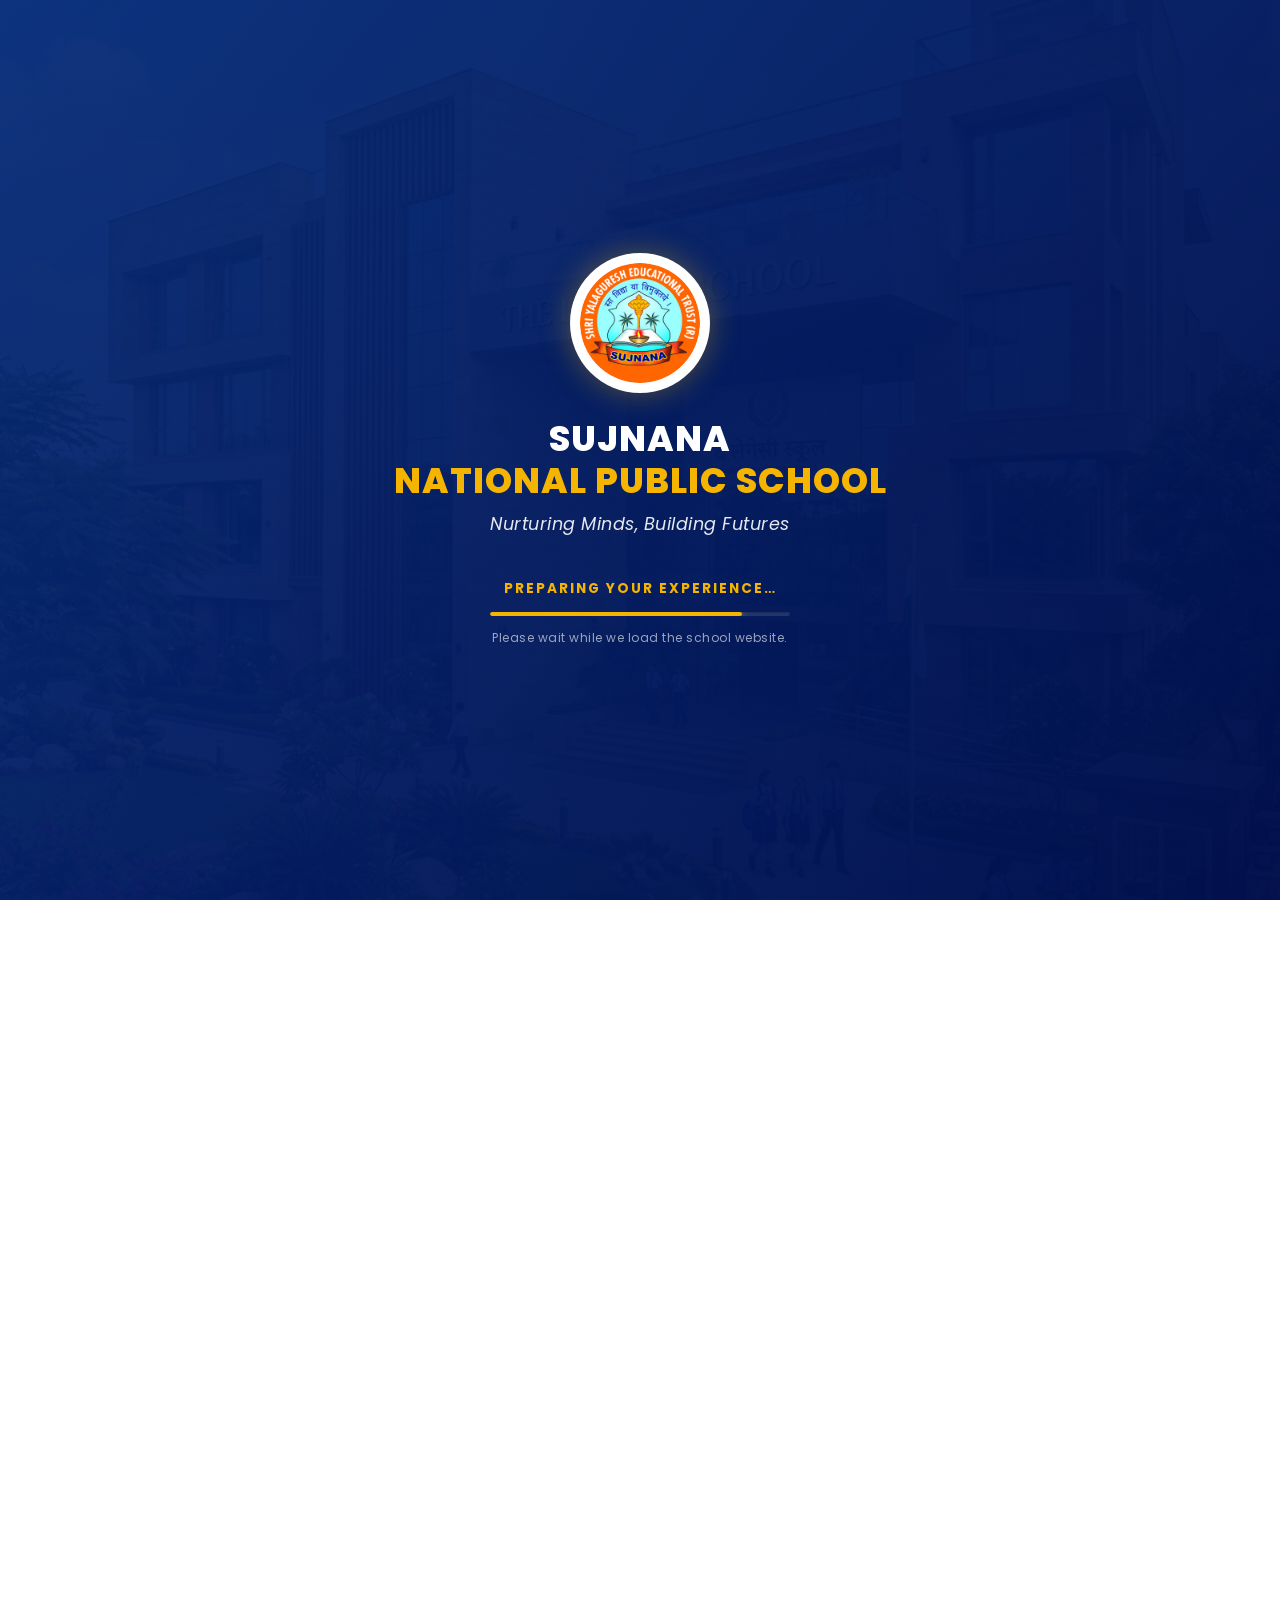
==== commit de666c90: "Reorder home page sections, add Breadcrumb Navigation Hero to inner pages, and redesign events switc" ====
--- a/index.html
+++ b/index.html
@@ -175,6 +175,78 @@
     </div>
   </section>
 
+  <!-- SSLC Toppers 2024-25 -->
+  <section class="toppers">
+    <div class="container">
+      <div class="section-title-wrapper">
+        <span class="section-subtitle">Academic Achievements</span>
+        <h2 class="section-title">SSLC Toppers 2024–25 </h2>
+      </div>
+
+      <div class="toppers-grid">
+        <!-- Topper 1 -->
+        <div class="topper-card">
+          <div class="topper-img-wrapper">
+            <img src="images/topper-1.jpg" alt="Topper 1" class="topper-img">
+          </div>
+          <div class="topper-info">
+            <span class="topper-rank">Rank 1</span>
+            <h3 class="topper-name">Ananya Patil</h3>
+            <p class="topper-percentage" style="color: var(--yellow);">98.6%</p>
+          </div>
+        </div>
+        <!-- Topper 2 -->
+        <div class="topper-card">
+          <div class="topper-img-wrapper">
+            <img src="images/topper-2.jpg" alt="Topper 2" class="topper-img">
+          </div>
+          <div class="topper-info">
+            <span class="topper-rank">Rank 2</span>
+            <h3 class="topper-name">Rahul Kulkarni</h3>
+            <p class="topper-percentage" style="color: var(--yellow);">97.8%</p>
+          </div>
+        </div>
+        <!-- Topper 3 -->
+        <div class="topper-card">
+          <div class="topper-img-wrapper">
+            <img src="images/topper-3.jpg" alt="Topper 3" class="topper-img">
+          </div>
+          <div class="topper-info">
+            <span class="topper-rank">Rank 3</span>
+            <h3 class="topper-name">Priyanka Joshi</h3>
+            <p class="topper-percentage" style="color: var(--yellow);">97.2%</p>
+          </div>
+        </div>
+        <!-- Topper 4 -->
+        <div class="topper-card">
+          <div class="topper-img-wrapper">
+            <img src="images/topper-4.jpg" alt="Topper 4" class="topper-img">
+          </div>
+          <div class="topper-info">
+            <span class="topper-rank">Rank 4</span>
+            <h3 class="topper-name">Aditya Desai</h3>
+            <p class="topper-percentage" style="color: var(--yellow);">96.8%</p>
+          </div>
+        </div>
+        <!-- Topper 5 -->
+        <div class="topper-card">
+          <div class="topper-img-wrapper">
+            <img src="images/topper-5.jpg" alt="Topper 5" class="topper-img">
+          </div>
+          <div class="topper-info">
+            <span class="topper-rank">Rank 5</span>
+            <h3 class="topper-name">Sneha Biradar</h3>
+            <p class="topper-percentage" style="color: var(--yellow);">96.5%</p>
+          </div>
+        </div>
+      </div>
+
+      <div class="toppers-cta">
+        <a href="toppers.html" class="btn-primary">View All Toppers <i class="fas fa-trophy"></i></a>
+      </div>
+    </div>
+  </section>
+
   <!-- Stats Section -->
   <div class="container">
     <div class="stats">
@@ -202,78 +274,6 @@
       </div>
     </div>
   </div>
-
-  <!-- SSLC Toppers 2024-25 -->
-  <section class="toppers">
-    <div class="container">
-      <div class="section-title-wrapper">
-        <span class="section-subtitle">Academic Achievements</span>
-        <h2 class="section-title">SSLC Toppers 2024–25 </h2>
-      </div>
-
-      <div class="toppers-grid">
-        <!-- Topper 1 -->
-        <div class="topper-card">
-          <div class="topper-img-wrapper">
-            <img src="images/topper-1.jpg" alt="Topper 1" class="topper-img">
-          </div>
-          <div class="topper-info">
-            <span class="topper-rank">Rank 1</span>
-            <h3 class="topper-name">Ananya Patil</h3>
-            <p class="topper-percentage" style="color: var(--yellow);">98.6%</p>
-          </div>
-        </div>
-        <!-- Topper 2 -->
-        <div class="topper-card">
-          <div class="topper-img-wrapper">
-            <img src="images/topper-2.jpg" alt="Topper 2" class="topper-img">
-          </div>
-          <div class="topper-info">
-            <span class="topper-rank">Rank 2</span>
-            <h3 class="topper-name">Rahul Kulkarni</h3>
-            <p class="topper-percentage" style="color: var(--yellow);">97.8%</p>
-          </div>
-        </div>
-        <!-- Topper 3 -->
-        <div class="topper-card">
-          <div class="topper-img-wrapper">
-            <img src="images/topper-3.jpg" alt="Topper 3" class="topper-img">
-          </div>
-          <div class="topper-info">
-            <span class="topper-rank">Rank 3</span>
-            <h3 class="topper-name">Priyanka Joshi</h3>
-            <p class="topper-percentage" style="color: var(--yellow);">97.2%</p>
-          </div>
-        </div>
-        <!-- Topper 4 -->
-        <div class="topper-card">
-          <div class="topper-img-wrapper">
-            <img src="images/topper-4.jpg" alt="Topper 4" class="topper-img">
-          </div>
-          <div class="topper-info">
-            <span class="topper-rank">Rank 4</span>
-            <h3 class="topper-name">Aditya Desai</h3>
-            <p class="topper-percentage" style="color: var(--yellow);">96.8%</p>
-          </div>
-        </div>
-        <!-- Topper 5 -->
-        <div class="topper-card">
-          <div class="topper-img-wrapper">
-            <img src="images/topper-5.jpg" alt="Topper 5" class="topper-img">
-          </div>
-          <div class="topper-info">
-            <span class="topper-rank">Rank 5</span>
-            <h3 class="topper-name">Sneha Biradar</h3>
-            <p class="topper-percentage" style="color: var(--yellow);">96.5%</p>
-          </div>
-        </div>
-      </div>
-
-      <div class="toppers-cta">
-        <a href="toppers.html" class="btn-primary">View All Toppers <i class="fas fa-trophy"></i></a>
-      </div>
-    </div>
-  </section>
 
   <!-- Latest News & Events -->
   <section class="news-events" id="news">
--- a/css/style.css
+++ b/css/style.css
@@ -6069,3 +6069,289 @@
     padding: 20px;
   }
 }
+
+/* ==========================================
+   BREADCRUMB HERO SECTION
+   ========================================== */
+.breadcrumb-hero {
+  position: relative;
+  height: 260px;
+  background-size: cover;
+  background-position: center;
+  background-repeat: no-repeat;
+  display: flex;
+  align-items: center;
+  overflow: hidden;
+  color: #ffffff;
+}
+
+.breadcrumb-hero-overlay {
+  position: absolute;
+  top: 0;
+  left: 0;
+  width: 100%;
+  height: 100%;
+  background: linear-gradient(135deg, rgba(0, 43, 102, 0.9) 0%, rgba(0, 31, 77, 0.85) 100%);
+  z-index: 1;
+}
+
+.breadcrumb-hero .container {
+  position: relative;
+  z-index: 2;
+  display: flex;
+  justify-content: space-between;
+  align-items: center;
+  width: 100%;
+  max-width: 1200px;
+  margin: 0 auto;
+  padding: 0 20px;
+}
+
+.breadcrumb-hero-left {
+  display: flex;
+  flex-direction: column;
+  align-items: flex-start;
+  gap: 12px;
+}
+
+.breadcrumb-hero-title {
+  font-family: 'Poppins', sans-serif;
+  font-size: 2.5rem;
+  font-weight: 700;
+  color: #ffffff;
+  margin: 0;
+  padding: 0;
+  line-height: 1.2;
+  letter-spacing: 0.5px;
+  animation: breadcrumbFadeIn 0.8s ease-out forwards;
+}
+
+.breadcrumb-path {
+  display: inline-flex;
+  align-items: center;
+  gap: 8px;
+  background: rgba(255, 255, 255, 0.08);
+  border: 1px solid rgba(255, 255, 255, 0.15);
+  border-radius: 10px;
+  padding: 10px 16px;
+  font-size: 0.95rem;
+  opacity: 0;
+  animation: breadcrumbSlideUp 0.8s ease-out 0.2s forwards;
+}
+
+.breadcrumb-path a {
+  color: #ffffff;
+  text-decoration: none;
+  font-weight: 500;
+  transition: opacity 0.2s ease;
+}
+
+.breadcrumb-path a:hover {
+  opacity: 0.85;
+}
+
+.breadcrumb-separator {
+  color: #ffffff;
+  font-size: 0.75rem;
+  display: flex;
+  align-items: center;
+  opacity: 0.8;
+}
+
+.breadcrumb-current {
+  color: #f4b400; /* School yellow */
+  font-weight: 500;
+}
+
+.breadcrumb-hero-right {
+  display: flex;
+  align-items: center;
+  justify-content: center;
+}
+
+.breadcrumb-hero-icon {
+  font-size: 5rem;
+  color: rgba(255, 255, 255, 0.2);
+  animation: breadcrumbIconFloat 4s ease-in-out infinite;
+  display: block;
+}
+
+/* Animations */
+@keyframes breadcrumbFadeIn {
+  from {
+    opacity: 0;
+  }
+  to {
+    opacity: 1;
+  }
+}
+
+@keyframes breadcrumbSlideUp {
+  from {
+    opacity: 0;
+    transform: translateY(20px);
+  }
+  to {
+    opacity: 1;
+    transform: translateY(0);
+  }
+}
+
+@keyframes breadcrumbIconFloat {
+  0% {
+    transform: translateY(0px);
+  }
+  50% {
+    transform: translateY(-8px);
+  }
+  100% {
+    transform: translateY(0px);
+  }
+}
+
+/* Responsive Hero Design */
+@media (max-width: 768px) {
+  .breadcrumb-hero {
+    height: 170px;
+  }
+  
+  .breadcrumb-hero .container {
+    flex-direction: row;
+    justify-content: space-between;
+    align-items: center;
+  }
+  
+  .breadcrumb-hero-left {
+    align-items: flex-start;
+    gap: 8px;
+  }
+  
+  .breadcrumb-hero-title {
+    font-size: 1.8rem;
+  }
+  
+  .breadcrumb-path {
+    padding: 8px 12px;
+    font-size: 0.85rem;
+  }
+  
+  .breadcrumb-hero-icon {
+    font-size: 3.5rem;
+    opacity: 0.15;
+  }
+}
+
+@media (max-width: 480px) {
+  .breadcrumb-hero-icon {
+    display: none;
+  }
+}
+
+/* Mobile Switcher Custom Redesign */
+@media (max-width: 768px) {
+  .switch-cards-section {
+    margin-top: 20px !important;
+    margin-bottom: 20px !important;
+    padding: 0 !important;
+  }
+
+  .switch-cards-grid {
+    display: flex !important;
+    flex-direction: row !important;
+    justify-content: center !important;
+    align-items: center !important;
+    gap: 12px !important;
+    width: 100% !important;
+    margin-top: 0 !important;
+  }
+
+  .switch-card {
+    display: flex !important;
+    flex-direction: row !important;
+    align-items: center !important;
+    justify-content: center !important;
+    gap: clamp(4px, 1.5vw, 8px) !important;
+    width: 48% !important;
+    height: 60px !important;
+    padding: 0 clamp(4px, 1.8vw, 10px) !important;
+    border-radius: 16px !important;
+    box-sizing: border-box !important;
+    transition: all 0.3s ease !important;
+    overflow: hidden !important;
+  }
+
+  .switch-card:hover {
+    transform: translateY(0) !important;
+  }
+
+  .switch-card:active {
+    transform: scale(1.02) !important;
+  }
+
+  .switch-card-icon {
+    font-size: clamp(14px, 4vw, 18px) !important;
+    margin: 0 !important;
+    padding: 0 !important;
+    display: flex !important;
+    align-items: center !important;
+    justify-content: center !important;
+    transition: all 0.3s ease !important;
+    flex-shrink: 0 !important;
+  }
+
+  .switch-card-info {
+    display: flex !important;
+    align-items: center !important;
+    justify-content: center !important;
+    margin: 0 !important;
+    padding: 0 !important;
+    min-width: 0 !important; /* Allow proper shrinking if needed */
+  }
+
+  .switch-card-info h3 {
+    font-size: clamp(13px, 3.8vw, 18px) !important;
+    font-weight: 700 !important;
+    margin: 0 !important;
+    padding: 0 !important;
+    line-height: 1 !important;
+    white-space: nowrap !important;
+    display: flex !important;
+    align-items: center !important;
+    gap: clamp(4px, 1.5vw, 6px) !important;
+  }
+
+  .switch-card-info p {
+    display: none !important;
+  }
+
+  .switch-card-emoji {
+    display: none !important;
+  }
+
+  /* Active Button Styles */
+  .switch-card.active {
+    background-color: #0B2E6D !important;
+    color: #ffffff !important;
+    border: none !important;
+    border-bottom: 4px solid #F4B400 !important;
+    box-shadow: 0 4px 12px rgba(11, 46, 109, 0.25) !important;
+  }
+
+  .switch-card.active .switch-card-icon {
+    color: #F4B400 !important;
+  }
+
+  /* Inactive Button Styles */
+  .switch-card:not(.active) {
+    background-color: #ffffff !important;
+    color: #0B2E6D !important;
+    border: 1.5px solid #F4B400 !important;
+    box-shadow: 0 2px 6px rgba(0, 0, 0, 0.05) !important;
+  }
+
+  .switch-card:not(.active) .switch-card-icon {
+    color: #0B2E6D !important;
+  }
+}
+
+
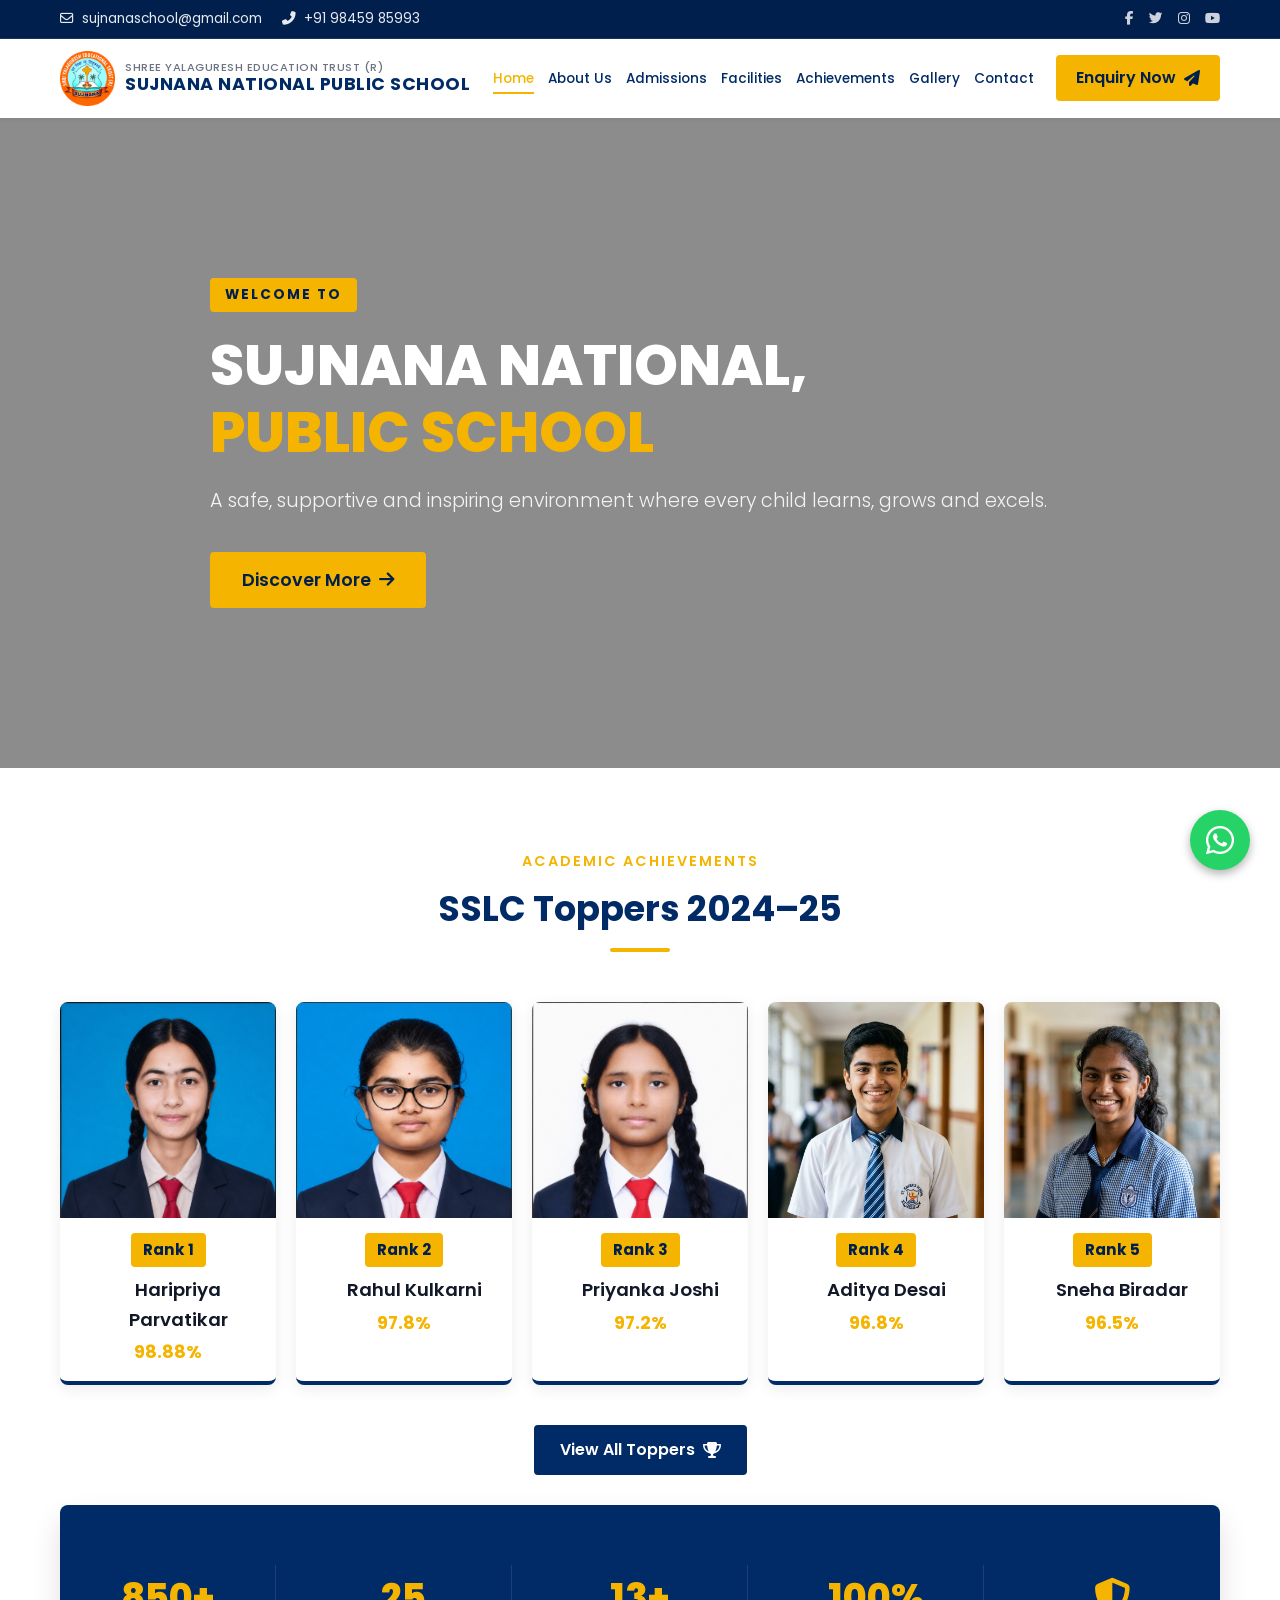
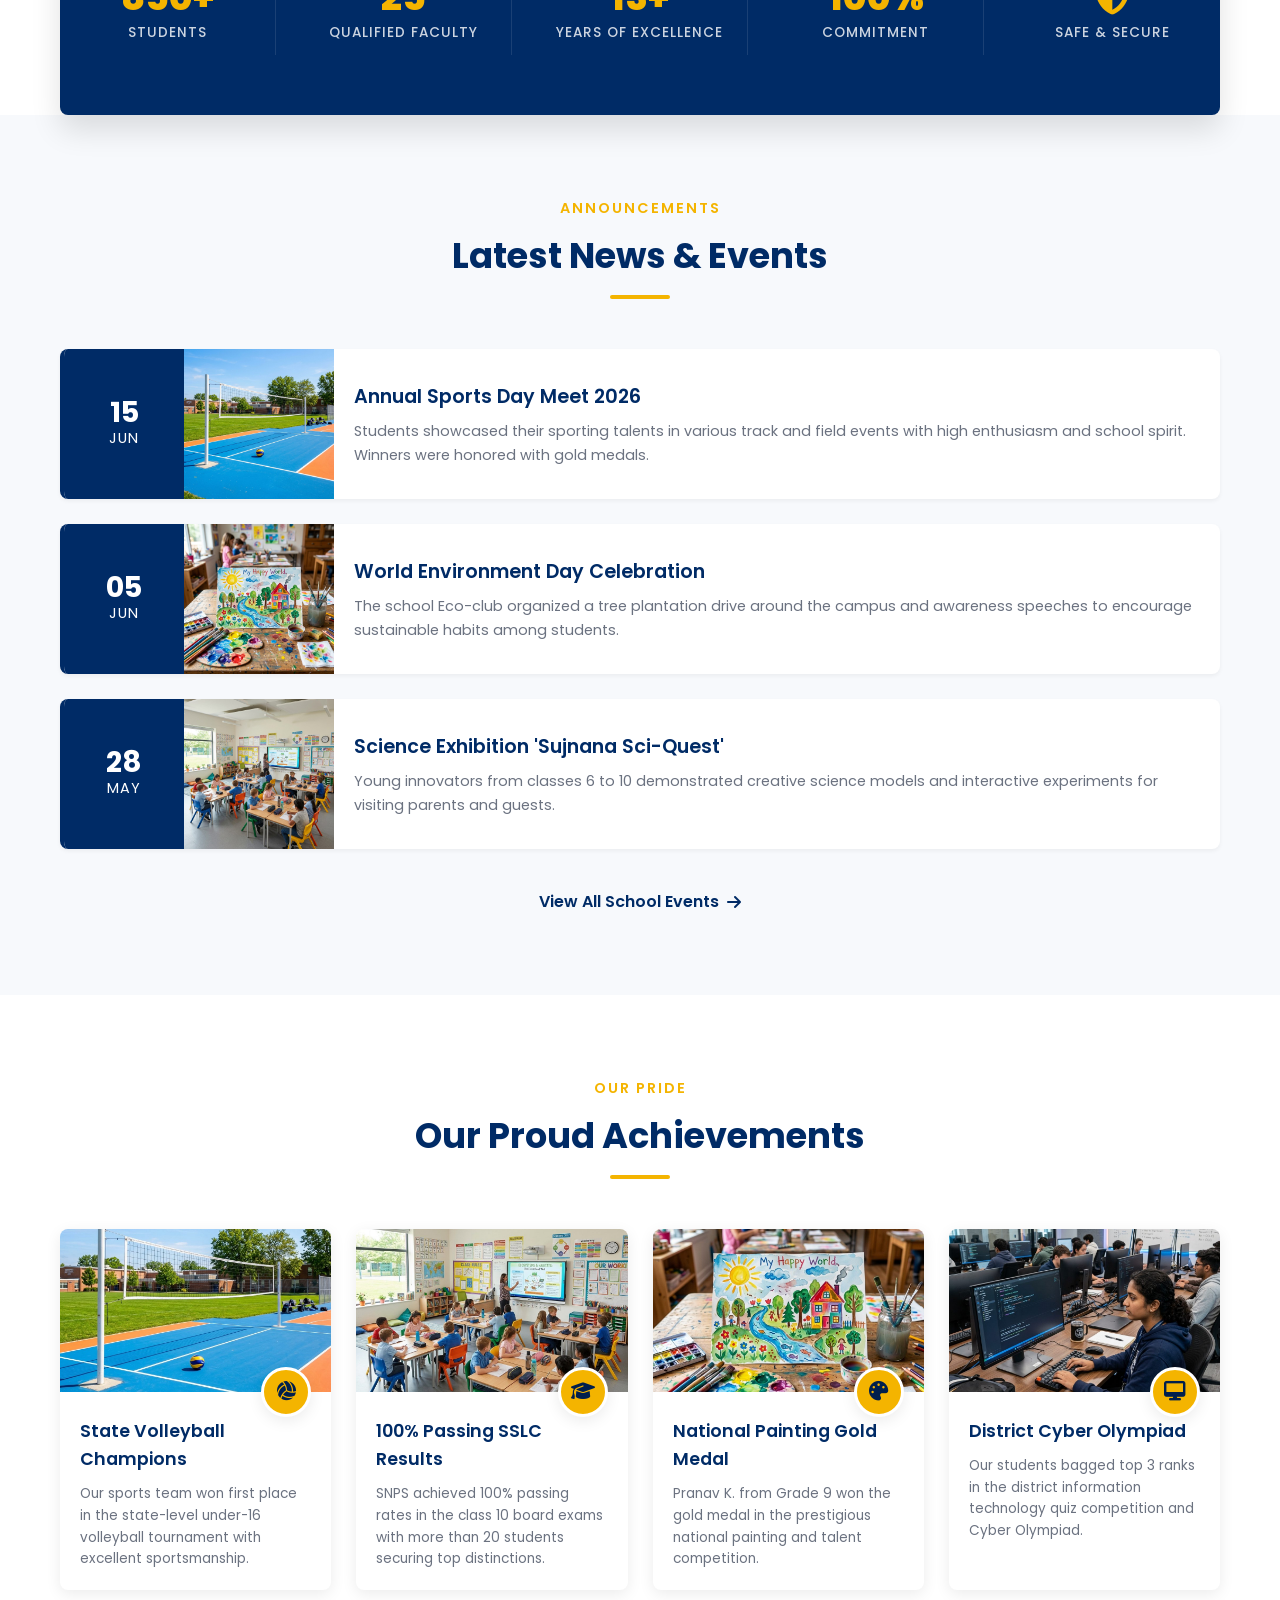
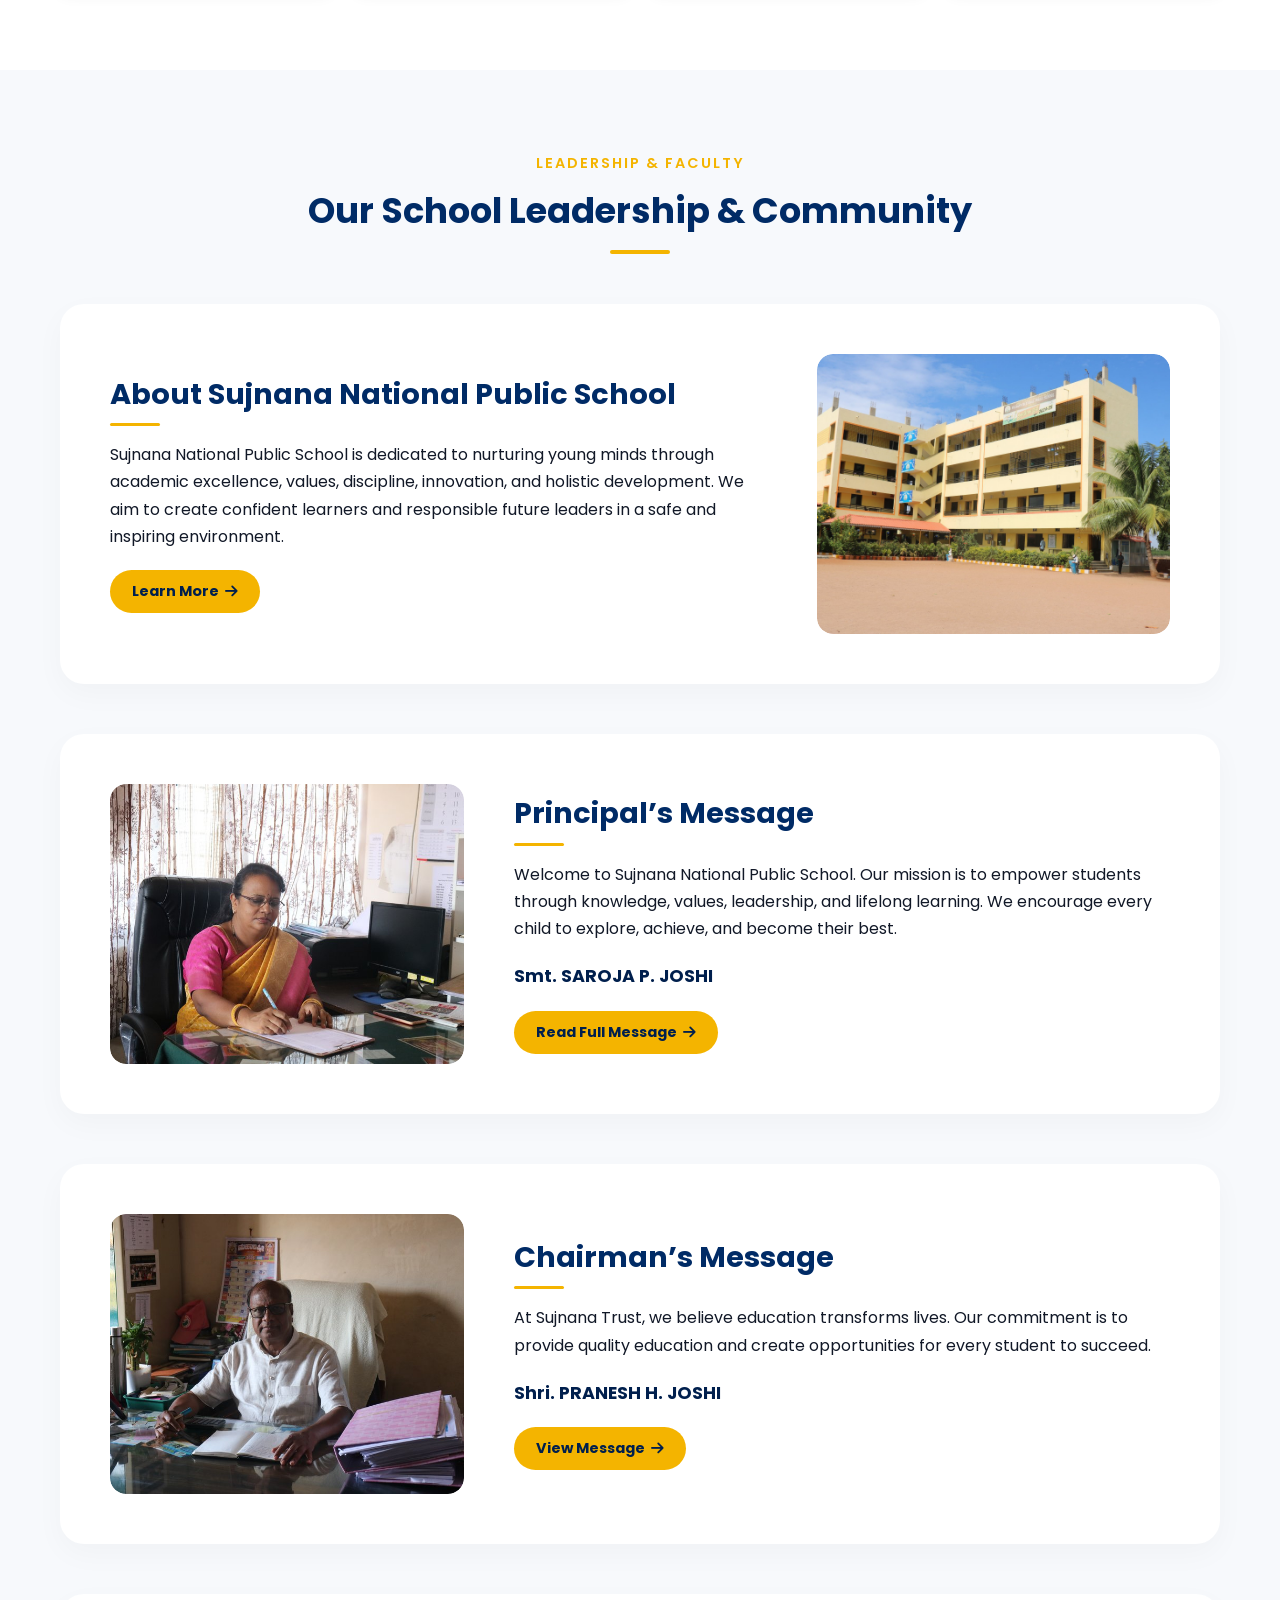
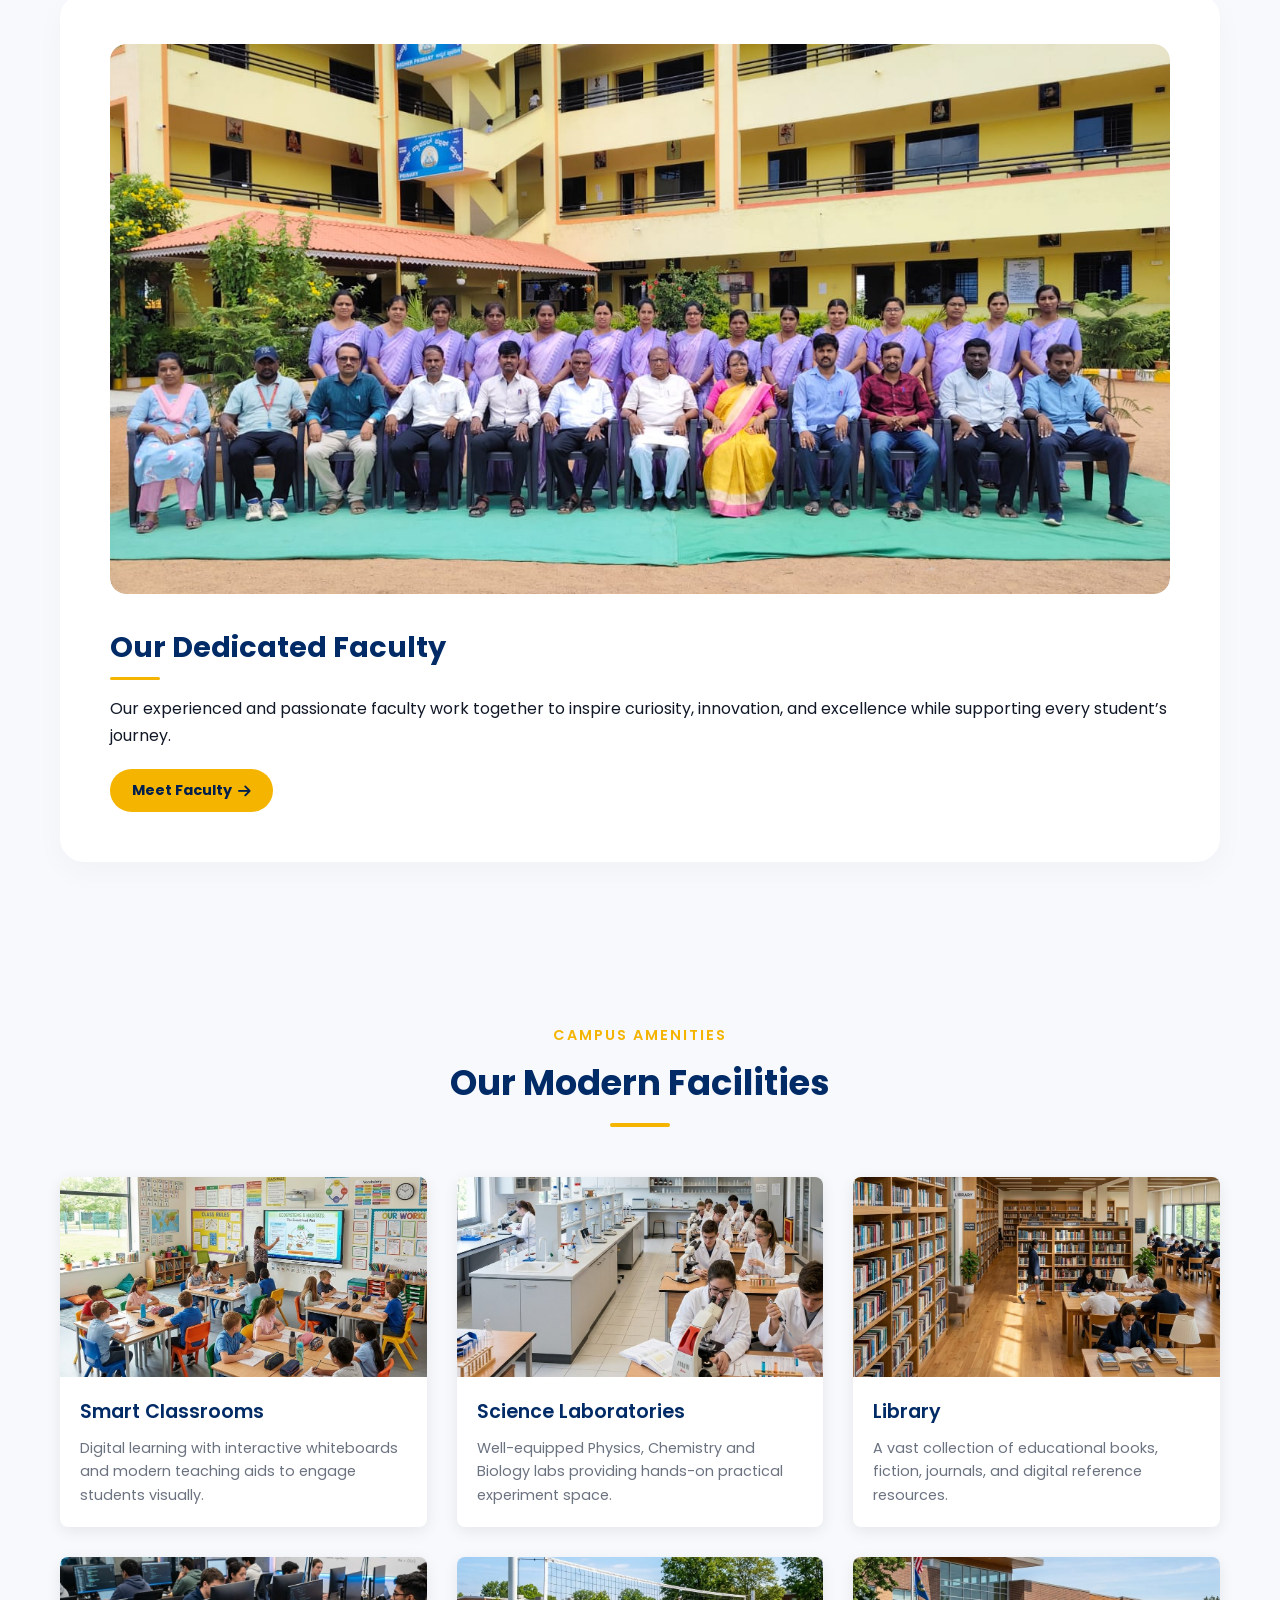
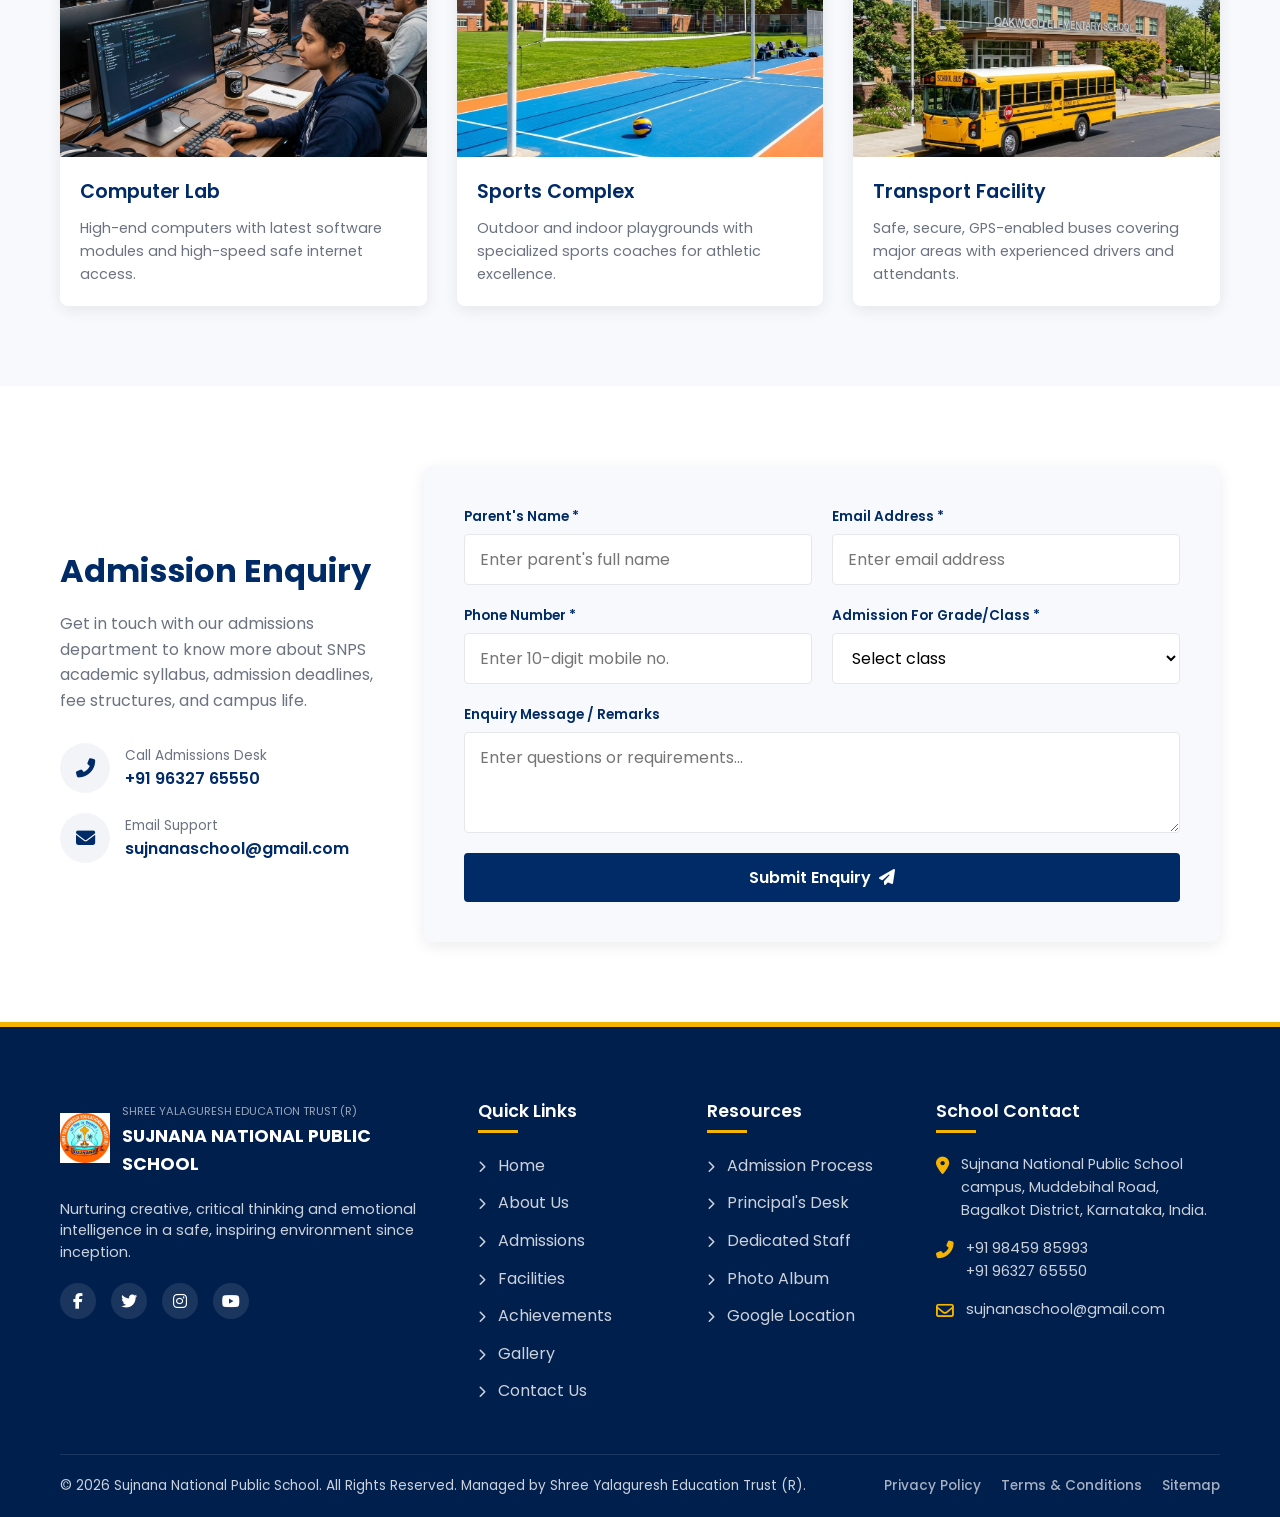
==== commit dee37fbf: "Update leadership and trust names, optimize loading speed, fix topper photo cropping, and clean up w" ====
--- a/index.html
+++ b/index.html
@@ -3,11 +3,9 @@
 
 <head>
   <script>
-    (function() {
-      const isReload = (window.performance && window.performance.navigation && window.performance.navigation.type === 1) ||
-                       (window.performance && window.performance.getEntriesByType && window.performance.getEntriesByType('navigation')[0] && window.performance.getEntriesByType('navigation')[0].type === 'reload');
+    (function () {
       const isFirstLoad = !sessionStorage.getItem("schoolLoader");
-      if (isFirstLoad || isReload) {
+      if (isFirstLoad) {
         document.documentElement.classList.add("loading-active");
       }
     })();
@@ -16,7 +14,7 @@
   <meta name="viewport" content="width=device-width, initial-scale=1.0">
   <title>Sujnana National Public School | Home</title>
   <meta name="description"
-    content="Welcome to Sujnana National Public School, managed by Shri Yalaguresh Educational Trust (R). Nurturing minds, shaping futures with modern educational facilities.">
+    content="Welcome to Sujnana National Public School, managed by Shree Yalaguresh Education Trust (R). Nurturing minds, shaping futures with modern educational facilities.">
   <!-- Font Awesome CDN -->
   <link rel="stylesheet" href="https://cdnjs.cloudflare.com/ajax/libs/font-awesome/6.4.0/css/all.min.css">
   <!-- Style Sheet -->
@@ -25,36 +23,7 @@
 
 <body>
 
-  <!-- Welcome Popup Modal -->
-  <div id="welcome-popup" class="welcome-popup-overlay">
-    <div class="welcome-popup-card">
-      <button class="welcome-popup-close" id="close-welcome-popup" aria-label="Close Welcome Popup">&times;</button>
-      
-      <!-- Background Decorative Light Icons -->
-      <div class="welcome-popup-bg-icons">
-        <i class="fas fa-book welcome-icon-bg"></i>
-        <i class="fas fa-graduation-cap welcome-icon-bg"></i>
-        <i class="fas fa-microscope welcome-icon-bg"></i>
-        <i class="fas fa-pencil-alt welcome-icon-bg"></i>
-        <i class="fas fa-palette welcome-icon-bg"></i>
-      </div>
-      
-      <!-- Dotted Elements -->
-      <div class="welcome-dots dots-top-left"></div>
-      <div class="welcome-dots dots-bottom-right"></div>
-      
-      <div class="welcome-popup-content">
-        <div class="welcome-logo-wrapper">
-          <img src="images/logo.jpeg" alt="Sujnana National Public School Logo" class="welcome-logo">
-        </div>
-        <span class="welcome-subtitle">Welcome to</span>
-        <h2 class="welcome-title">SUJNANA<br><span class="highlight">NATIONAL PUBLIC SCHOOL</span></h2>
-        <p class="welcome-tagline">Nurturing Minds, Building Futures.</p>
-        <p class="welcome-small-text">Empowering every child to learn, grow and shine.</p>
-        <button class="welcome-popup-btn" id="btn-begin">Let’s Begin <i class="fas fa-arrow-right"></i></button>
-      </div>
-    </div>
-  </div>
+
 
   <!-- Common Header -->
   <header>
@@ -82,7 +51,7 @@
           <a href="index.html" class="logo-container">
             <img src="images/logo.jpeg" alt="Sujnana National Public School Logo" class="logo-img">
             <div class="logo-text">
-              <span class="trust-name">Shri Yalaguresh Educational Trust (R)</span>
+              <span class="trust-name">Shree Yalaguresh Education Trust (R)</span>
               <span class="school-name">SUJNANA NATIONAL PUBLIC SCHOOL</span>
             </div>
           </a>
@@ -187,18 +156,18 @@
         <!-- Topper 1 -->
         <div class="topper-card">
           <div class="topper-img-wrapper">
-            <img src="images/topper-1.jpg" alt="Topper 1" class="topper-img">
+            <img src="images/topper-1.png" alt="Topper 1" class="topper-img">
           </div>
           <div class="topper-info">
             <span class="topper-rank">Rank 1</span>
-            <h3 class="topper-name">Ananya Patil</h3>
-            <p class="topper-percentage" style="color: var(--yellow);">98.6%</p>
+            <h3 class="topper-name">Haripriya Parvatikar </h3>
+            <p class="topper-percentage" style="color: var(--yellow);">98.88%</p>
           </div>
         </div>
         <!-- Topper 2 -->
         <div class="topper-card">
           <div class="topper-img-wrapper">
-            <img src="images/topper-2.jpg" alt="Topper 2" class="topper-img">
+            <img src="images/topper-2.png" alt="Topper 2" class="topper-img">
           </div>
           <div class="topper-info">
             <span class="topper-rank">Rank 2</span>
@@ -209,7 +178,7 @@
         <!-- Topper 3 -->
         <div class="topper-card">
           <div class="topper-img-wrapper">
-            <img src="images/topper-3.jpg" alt="Topper 3" class="topper-img">
+            <img src="images/topper-3.png" alt="Topper 3" class="topper-img">
           </div>
           <div class="topper-info">
             <span class="topper-rank">Rank 3</span>
@@ -500,7 +469,7 @@
             <p class="leadership-block-para">Welcome to Sujnana National Public School. Our mission is to empower
               students through knowledge, values, leadership, and lifelong learning. We encourage every child to
               explore, achieve, and become their best.</p>
-            <span class="leadership-block-name">Principal Name</span>
+            <span class="leadership-block-name">Smt. SAROJA P. JOSHI</span>
             <a href="about.html#principal" class="btn-yellow-sm">Read Full Message <i
                 class="fas fa-arrow-right"></i></a>
           </div>
@@ -509,13 +478,13 @@
         <!-- 3. Chairman's Message -->
         <div class="leadership-block img-left-text-right">
           <div class="leadership-block-img">
-            <img src="images/chairman.JPG" alt="Chairman of Shri Yalaguresh Educational Trust" class="leadership-img">
+            <img src="images/chairman.JPG" alt="Chairman of Shree Yalaguresh Education Trust" class="leadership-img">
           </div>
           <div class="leadership-block-content">
             <h3 class="leadership-block-title">Chairman’s Message</h3>
             <p class="leadership-block-para">At Sujnana Trust, we believe education transforms lives. Our commitment is
               to provide quality education and create opportunities for every student to succeed.</p>
-            <span class="leadership-block-name">Chairman Name</span>
+            <span class="leadership-block-name">Shri. PRANESH H. JOSHI</span>
             <a href="about.html#chairman" class="btn-yellow-sm">View Message <i class="fas fa-arrow-right"></i></a>
           </div>
         </div>
@@ -761,7 +730,8 @@
           <i class="fas fa-headset"></i>
         </div>
         <h3 class="contact-team-title">CONTACT<br><span>OUR TEAM</span></h3>
-        <p class="contact-team-desc">For any queries, support, school information, or assistance, our team is here to help you.</p>
+        <p class="contact-team-desc">For any queries, support, school information, or assistance, our team is here to
+          help you.</p>
         <a href="contact.html" class="enquiry-mobile-btn">CONTACT OUR TEAM <i class="fas fa-arrow-right"></i></a>
       </div>
     </div>
@@ -776,7 +746,7 @@
           <div class="footer-logo-container">
             <img src="images/logo.jpeg" alt="SNPS Logo" class="footer-logo-img">
             <div>
-              <span class="footer-trust-name">Shri Yalaguresh Educational Trust (R)</span>
+              <span class="footer-trust-name">Shree Yalaguresh Education Trust (R)</span>
               <h4 class="footer-school-name">SUJNANA NATIONAL PUBLIC SCHOOL</h4>
             </div>
           </div>
@@ -802,7 +772,8 @@
                   style="font-size: 0.75rem; margin-right: 8px;"></i> Admissions</a></li>
             <li><a href="facilities.html"><i class="fas fa-chevron-right"
                   style="font-size: 0.75rem; margin-right: 8px;"></i> Facilities</a></li>
-            <li><a href="achievements.html"><i class="fas fa-chevron-right" style="font-size: 0.75rem; margin-right: 8px;"></i> Achievements</a></li>
+            <li><a href="achievements.html"><i class="fas fa-chevron-right"
+                  style="font-size: 0.75rem; margin-right: 8px;"></i> Achievements</a></li>
             <li><a href="gallery.html"><i class="fas fa-chevron-right"
                   style="font-size: 0.75rem; margin-right: 8px;"></i> Gallery</a></li>
             <li><a href="contact.html"><i class="fas fa-chevron-right"
@@ -850,7 +821,7 @@
       <!-- Copyright Bottom -->
       <div class="footer-bottom">
         <div class="footer-bottom-flex">
-          <p>&copy; 2026 Sujnana National Public School. All Rights Reserved. Managed by Shri Yalaguresh Educational Trust (R).</p>
+          <p>&copy; 2026 Sujnana National Public School. All Rights Reserved. Managed by Shree Yalaguresh Education Trust (R).</p>
           <div class="footer-legal-links">
             <a href="privacy.html" class="footer-legal-link">Privacy Policy</a>
             <a href="terms.html" class="footer-legal-link">Terms & Conditions</a>
--- a/css/style.css
+++ b/css/style.css
@@ -887,6 +887,7 @@
   width: 100%;
   height: 100%;
   object-fit: cover;
+  object-position: top;
 }
 
 .topper-info {
@@ -3667,8 +3668,7 @@
   display: flex;
   justify-content: center;
   align-items: center;
-  opacity: 1;
-  transition: opacity 0.8s cubic-bezier(0.25, 1, 0.5, 1), transform 0.8s cubic-bezier(0.25, 1, 0.5, 1);
+  transition: opacity 0.4s cubic-bezier(0.25, 1, 0.5, 1), transform 0.4s cubic-bezier(0.25, 1, 0.5, 1);
   overflow: hidden;
 }
 
@@ -4316,287 +4316,6 @@
   }
 }
 
-/* ==========================================================================
-   Welcome Popup styling
-   ========================================================================== */
-
-/* Welcome Popup Overlay */
-.welcome-popup-overlay {
-  position: fixed;
-  top: 0;
-  left: 0;
-  width: 100%;
-  height: 100%;
-  background-color: rgba(0, 31, 77, 0.85); /* Dark transparent overlay behind popup */
-  z-index: 10000; /* Above all website content */
-  display: flex;
-  justify-content: center;
-  align-items: center;
-  opacity: 0;
-  visibility: hidden;
-  transition: opacity 0.5s ease, visibility 0.5s ease;
-}
-
-.welcome-popup-overlay.active {
-  opacity: 1;
-  visibility: visible;
-}
-
-/* Scroll Lock on html/body */
-.popup-active {
-  overflow: hidden !important;
-}
-
-/* Welcome Popup Card */
-.welcome-popup-card {
-  background-color: var(--white);
-  border: 5px solid var(--yellow); /* Gold/yellow border */
-  border-radius: 16px; /* Rounded corners */
-  box-shadow: var(--shadow-lg); /* Soft shadow */
-  width: 680px; /* Desktop width */
-  max-width: 95%;
-  padding: 50px; /* Desktop padding */
-  position: relative;
-  overflow: hidden;
-  text-align: center;
-  transform: scale(0.8) translateY(20px);
-  opacity: 0;
-  transition: transform 0.5s cubic-bezier(0.34, 1.56, 0.64, 1), opacity 0.5s ease;
-  z-index: 10001;
-}
-
-.welcome-popup-overlay.active .welcome-popup-card {
-  transform: scale(1) translateY(0);
-  opacity: 1;
-}
-
-/* Close Button at top-right */
-.welcome-popup-close {
-  position: absolute;
-  top: 20px;
-  right: 20px;
-  background: none;
-  border: none;
-  font-size: 2.2rem;
-  font-weight: 700;
-  color: var(--text-muted);
-  cursor: pointer;
-  z-index: 10005;
-  transition: var(--transition);
-  line-height: 1;
-}
-
-.welcome-popup-close:hover {
-  color: var(--yellow);
-  transform: rotate(90deg);
-}
-
-/* Decorative Dotted Elements */
-.welcome-dots {
-  position: absolute;
-  width: 60px;
-  height: 60px;
-  background-image: radial-gradient(var(--border) 25%, transparent 25%);
-  background-size: 10px 10px;
-  opacity: 0.5;
-  z-index: 10002;
-}
-
-.dots-top-left {
-  top: 25px;
-  left: 25px;
-}
-
-.dots-bottom-right {
-  bottom: 25px;
-  right: 25px;
-}
-
-/* Light Education Background Icons */
-.welcome-popup-bg-icons {
-  position: absolute;
-  top: 0;
-  left: 0;
-  width: 100%;
-  height: 100%;
-  pointer-events: none;
-  z-index: 10002;
-}
-
-.welcome-icon-bg {
-  position: absolute;
-  color: var(--primary);
-  opacity: 0.05; /* Light education icons in background */
-  font-size: 3.5rem;
-}
-
-.welcome-icon-bg:nth-child(1) { top: 15%; left: 8%; transform: rotate(-15deg); }
-.welcome-icon-bg:nth-child(2) { top: 18%; right: 10%; transform: rotate(20deg); }
-.welcome-icon-bg:nth-child(3) { bottom: 22%; left: 10%; transform: rotate(15deg); }
-.welcome-icon-bg:nth-child(4) { bottom: 15%; right: 8%; transform: rotate(-20deg); }
-.welcome-icon-bg:nth-child(5) { top: 48%; left: 4%; font-size: 2.2rem; }
-
-/* Welcome Content */
-.welcome-popup-content {
-  position: relative;
-  z-index: 10003;
-  display: flex;
-  flex-direction: column;
-  align-items: center;
-}
-
-.welcome-logo-wrapper {
-  width: 150px; /* Desktop logo size */
-  height: 150px;
-  border-radius: 50%;
-  background-color: var(--white);
-  padding: 5px;
-  box-shadow: var(--shadow-sm);
-  margin-bottom: 20px;
-  display: flex;
-  align-items: center;
-  justify-content: center;
-  border: 2px solid var(--border);
-}
-
-.welcome-logo {
-  max-width: 100%;
-  max-height: 100%;
-  object-fit: contain;
-  border-radius: 50%;
-}
-
-.welcome-subtitle {
-  font-size: 1.05rem;
-  font-weight: 600;
-  color: var(--text-muted);
-  text-transform: uppercase;
-  letter-spacing: 3px;
-  margin-bottom: 5px;
-}
-
-.welcome-title {
-  font-size: 56px; /* Desktop title font */
-  font-weight: 800;
-  color: var(--primary);
-  line-height: 1.15;
-  margin-bottom: 15px;
-  letter-spacing: -0.5px;
-}
-
-.welcome-title .highlight {
-  color: var(--yellow);
-}
-
-.welcome-tagline {
-  font-size: 1.3rem;
-  font-weight: 600;
-  color: var(--dark);
-  margin-bottom: 6px;
-}
-
-.welcome-small-text {
-  font-size: 0.95rem;
-  color: var(--text-muted);
-  margin-bottom: 30px;
-}
-
-/* Let's Begin Button */
-.welcome-popup-btn {
-  background-color: var(--yellow);
-  color: var(--dark);
-  border: none;
-  border-radius: 50px;
-  padding: 12px 40px;
-  font-size: 1.05rem;
-  font-weight: 700;
-  cursor: pointer;
-  display: inline-flex;
-  align-items: center;
-  gap: 10px;
-  box-shadow: var(--shadow-sm);
-  transition: var(--transition);
-}
-
-.welcome-popup-btn i {
-  transition: transform 0.3s ease;
-}
-
-.welcome-popup-btn:hover {
-  background-color: var(--yellow-hover);
-  box-shadow: var(--shadow);
-  transform: translateY(-2px);
-}
-
-.welcome-popup-btn:hover i {
-  transform: translateX(5px);
-}
-
-/* Tablet Responsive Styling */
-@media (max-width: 992px) {
-  .welcome-popup-card {
-    width: 80%; /* Tablet width */
-    padding: 40px; /* Tablet padding */
-  }
-  .welcome-logo-wrapper {
-    width: 120px; /* Tablet logo size */
-    height: 120px;
-    margin-bottom: 18px;
-  }
-  .welcome-title {
-    font-size: 44px; /* Tablet title font */
-  }
-  .welcome-tagline {
-    font-size: 1.15rem;
-  }
-}
-
-/* Mobile Responsive Styling */
-@media (max-width: 600px) {
-  .welcome-popup-card {
-    width: 90%; /* Mobile width */
-    padding: 25px 20px; /* Mobile padding */
-    border-radius: 12px;
-  }
-  .welcome-popup-close {
-    top: 15px;
-    right: 15px;
-    font-size: 1.7rem;
-  }
-  .welcome-logo-wrapper {
-    width: 95px; /* Mobile logo size */
-    height: 95px;
-    margin-bottom: 15px;
-  }
-  .welcome-title {
-    font-size: 32px; /* Mobile title font */
-  }
-  .welcome-tagline {
-    font-size: 1rem;
-    margin-bottom: 4px;
-  }
-  .welcome-small-text {
-    font-size: 0.85rem;
-    margin-bottom: 25px;
-  }
-  .welcome-popup-btn {
-    width: 100%; /* Full width button */
-    justify-content: center;
-    padding: 14px 20px;
-  }
-  .dots-top-left {
-    top: 15px;
-    left: 15px;
-    width: 40px;
-    height: 40px;
-  }
-  .dots-bottom-right {
-    bottom: 15px;
-    right: 15px;
-    width: 40px;
-    height: 40px;
-  }
-}
 
 /* ==========================================================================
    Achievements Page Custom Styles
@@ -4883,6 +4602,7 @@
   height: 80px;
   border-radius: 50%;
   object-fit: cover;
+  object-position: top;
   border: 3px solid rgba(244, 180, 0, 0.2);
   flex-shrink: 0;
 }
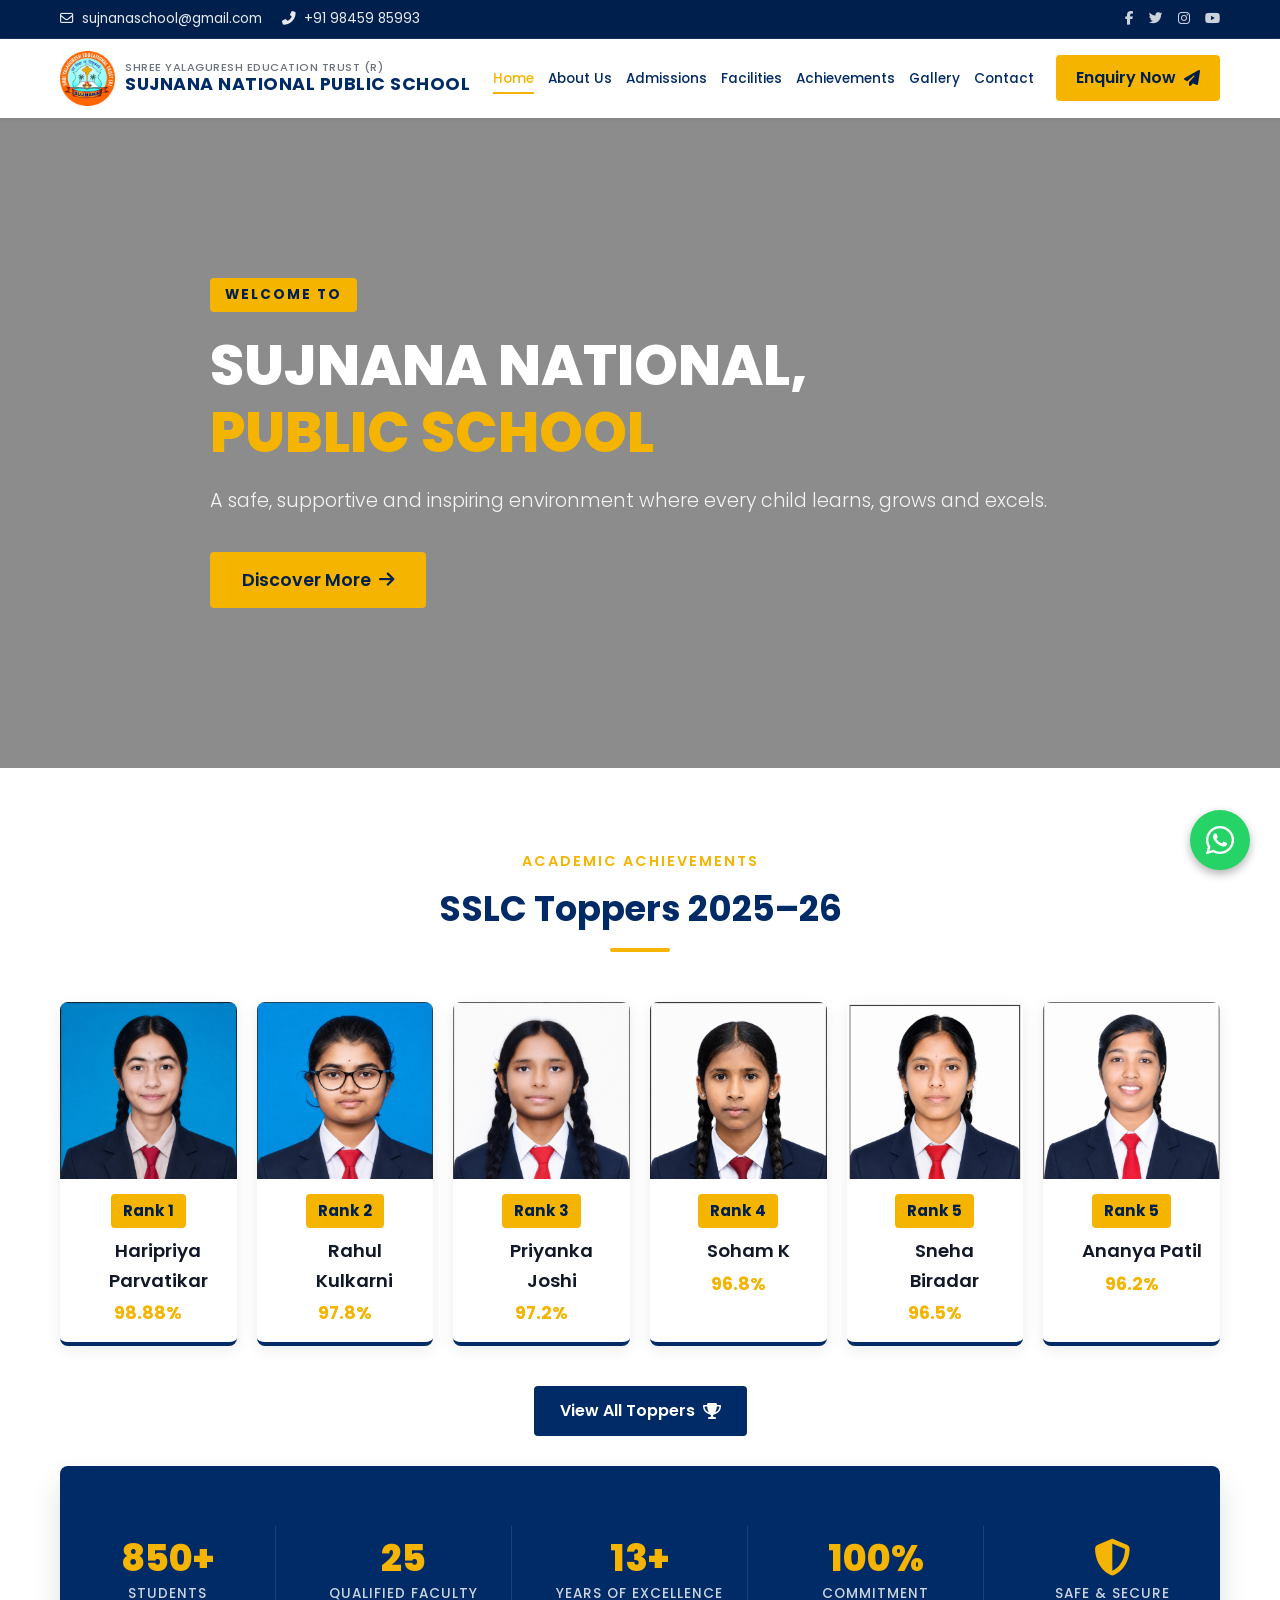
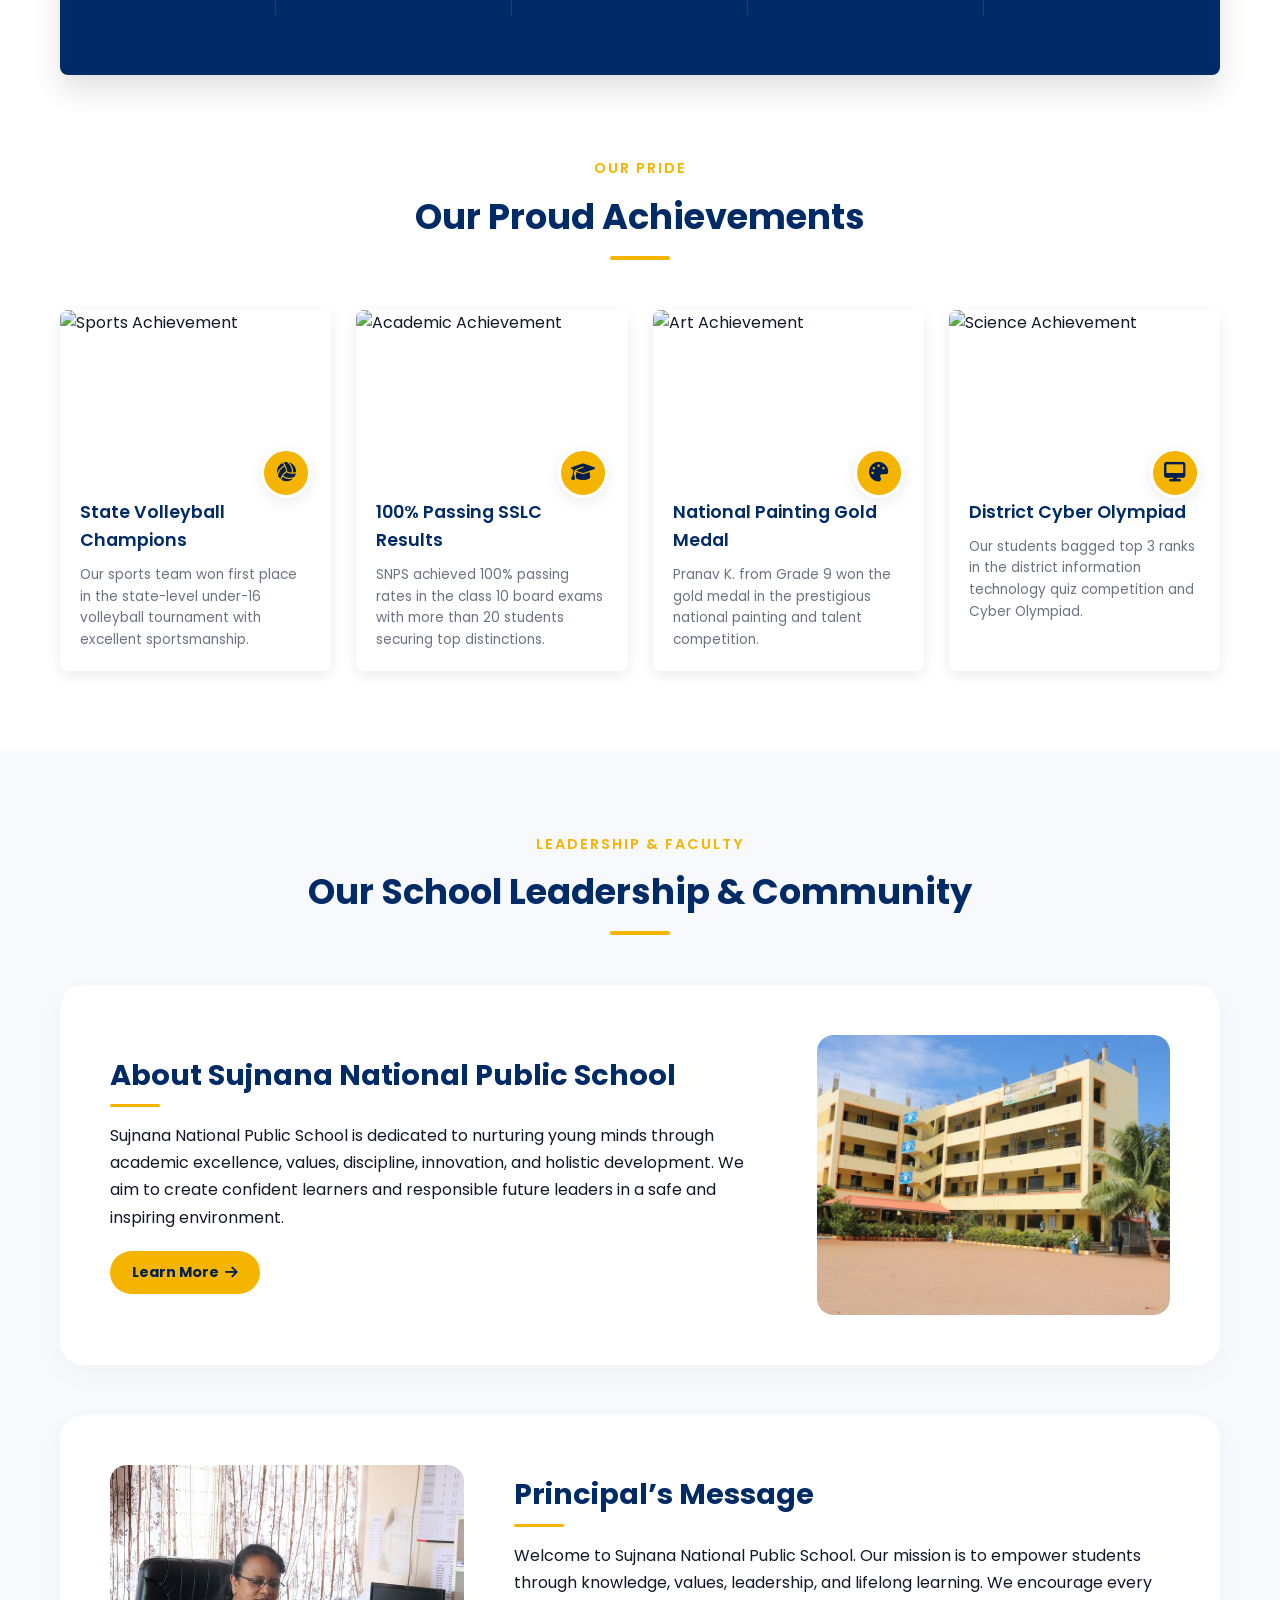
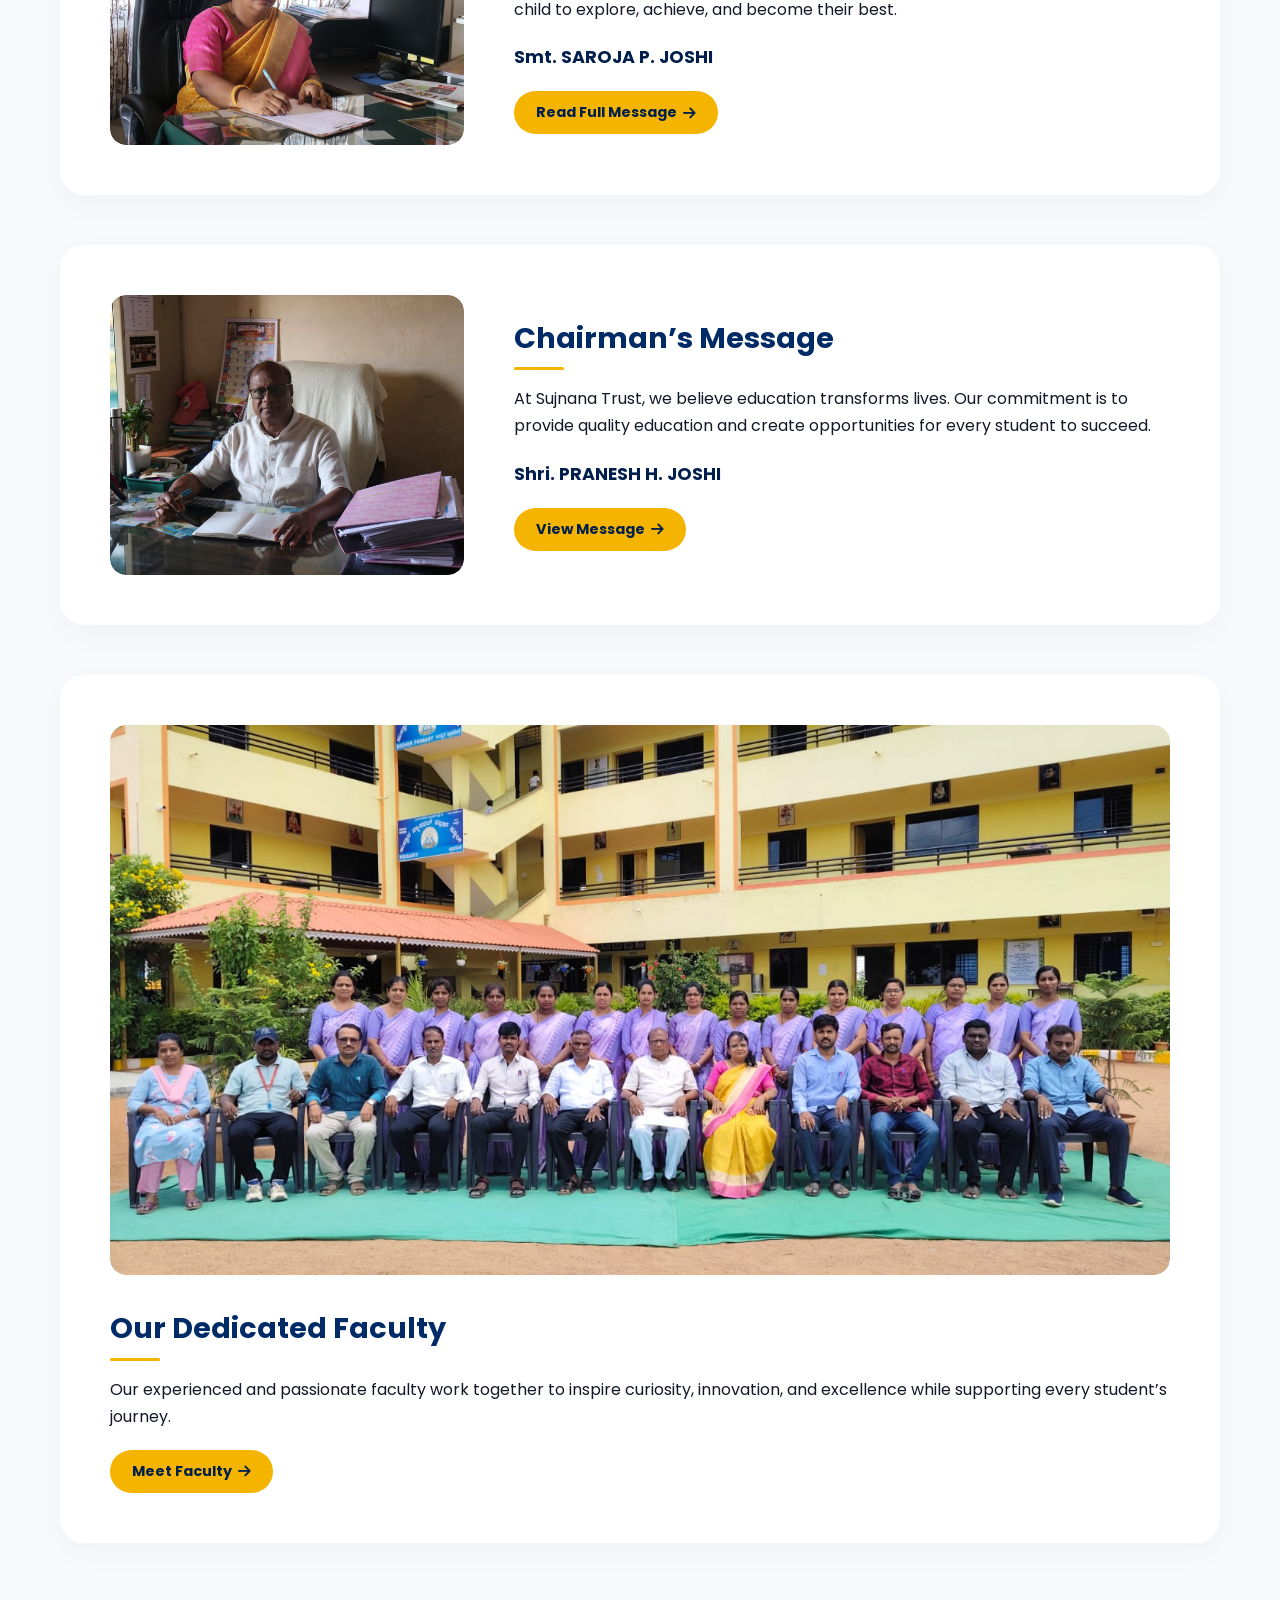
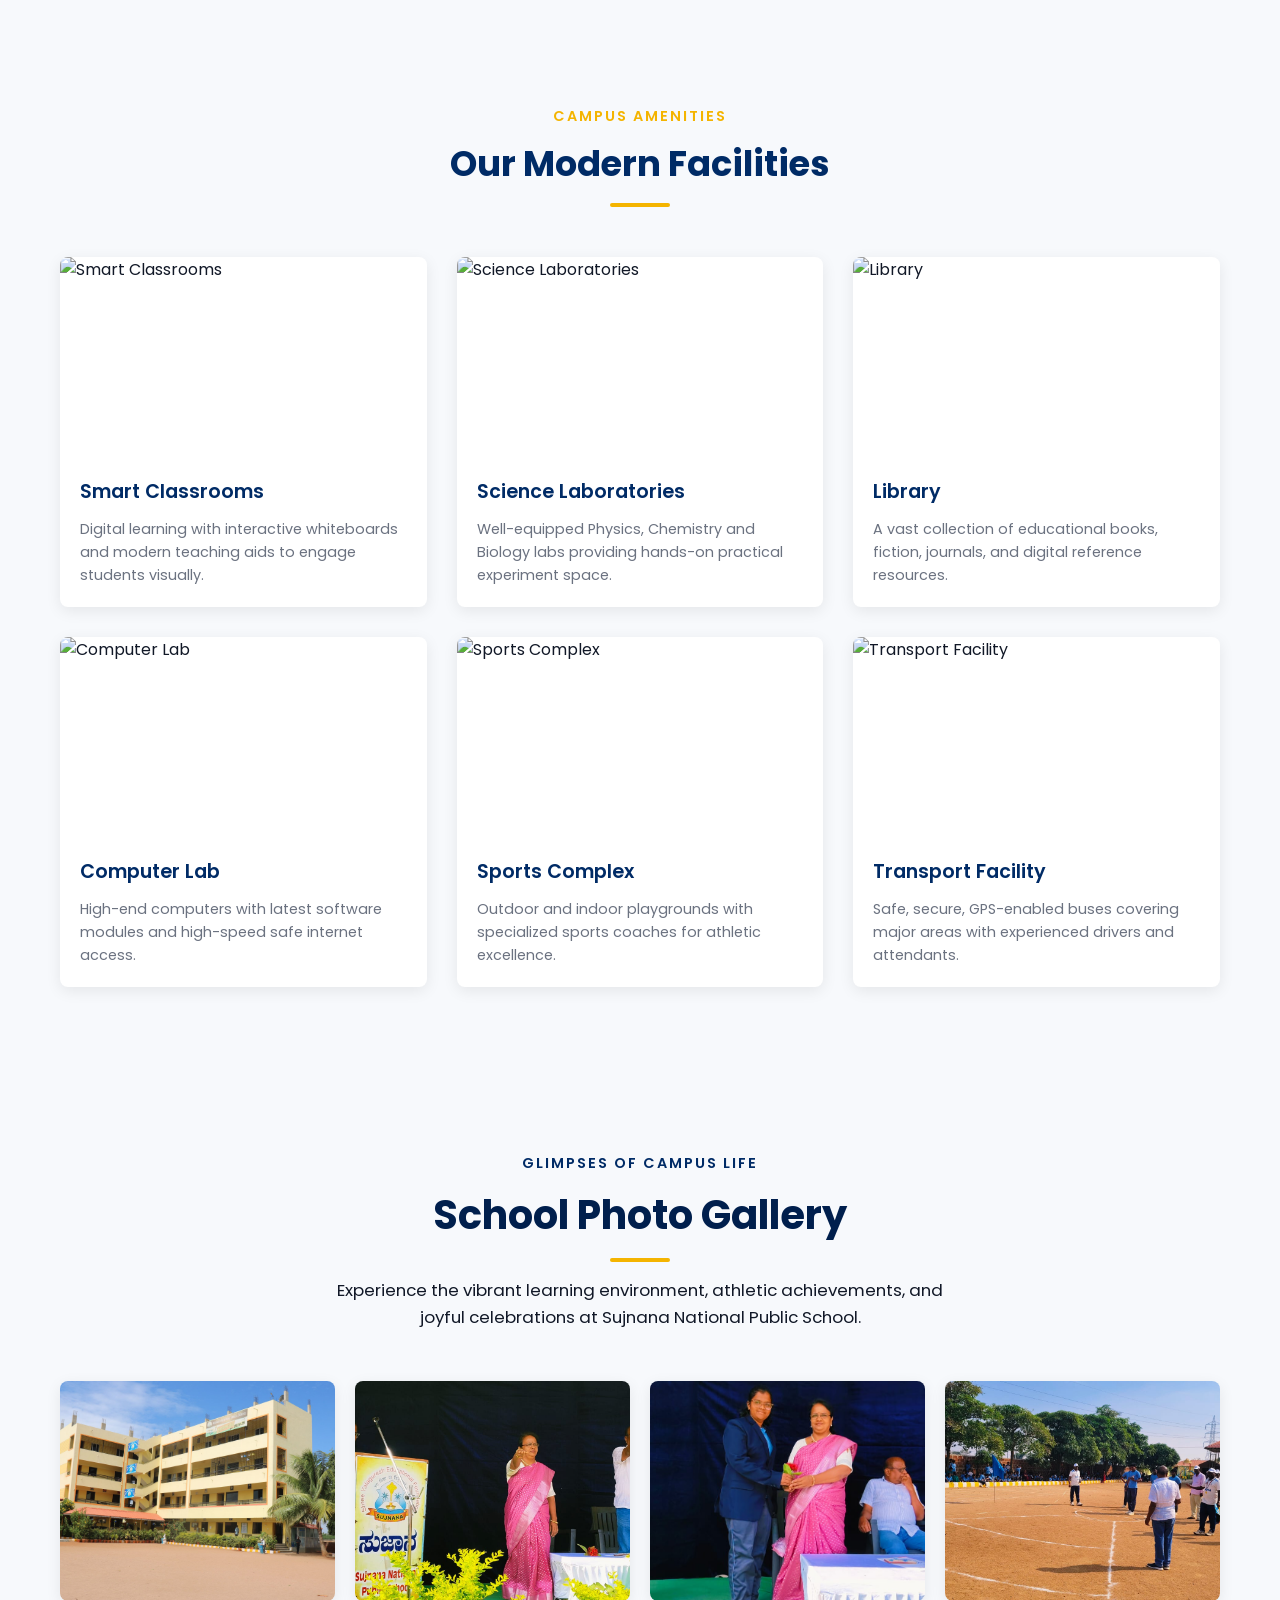
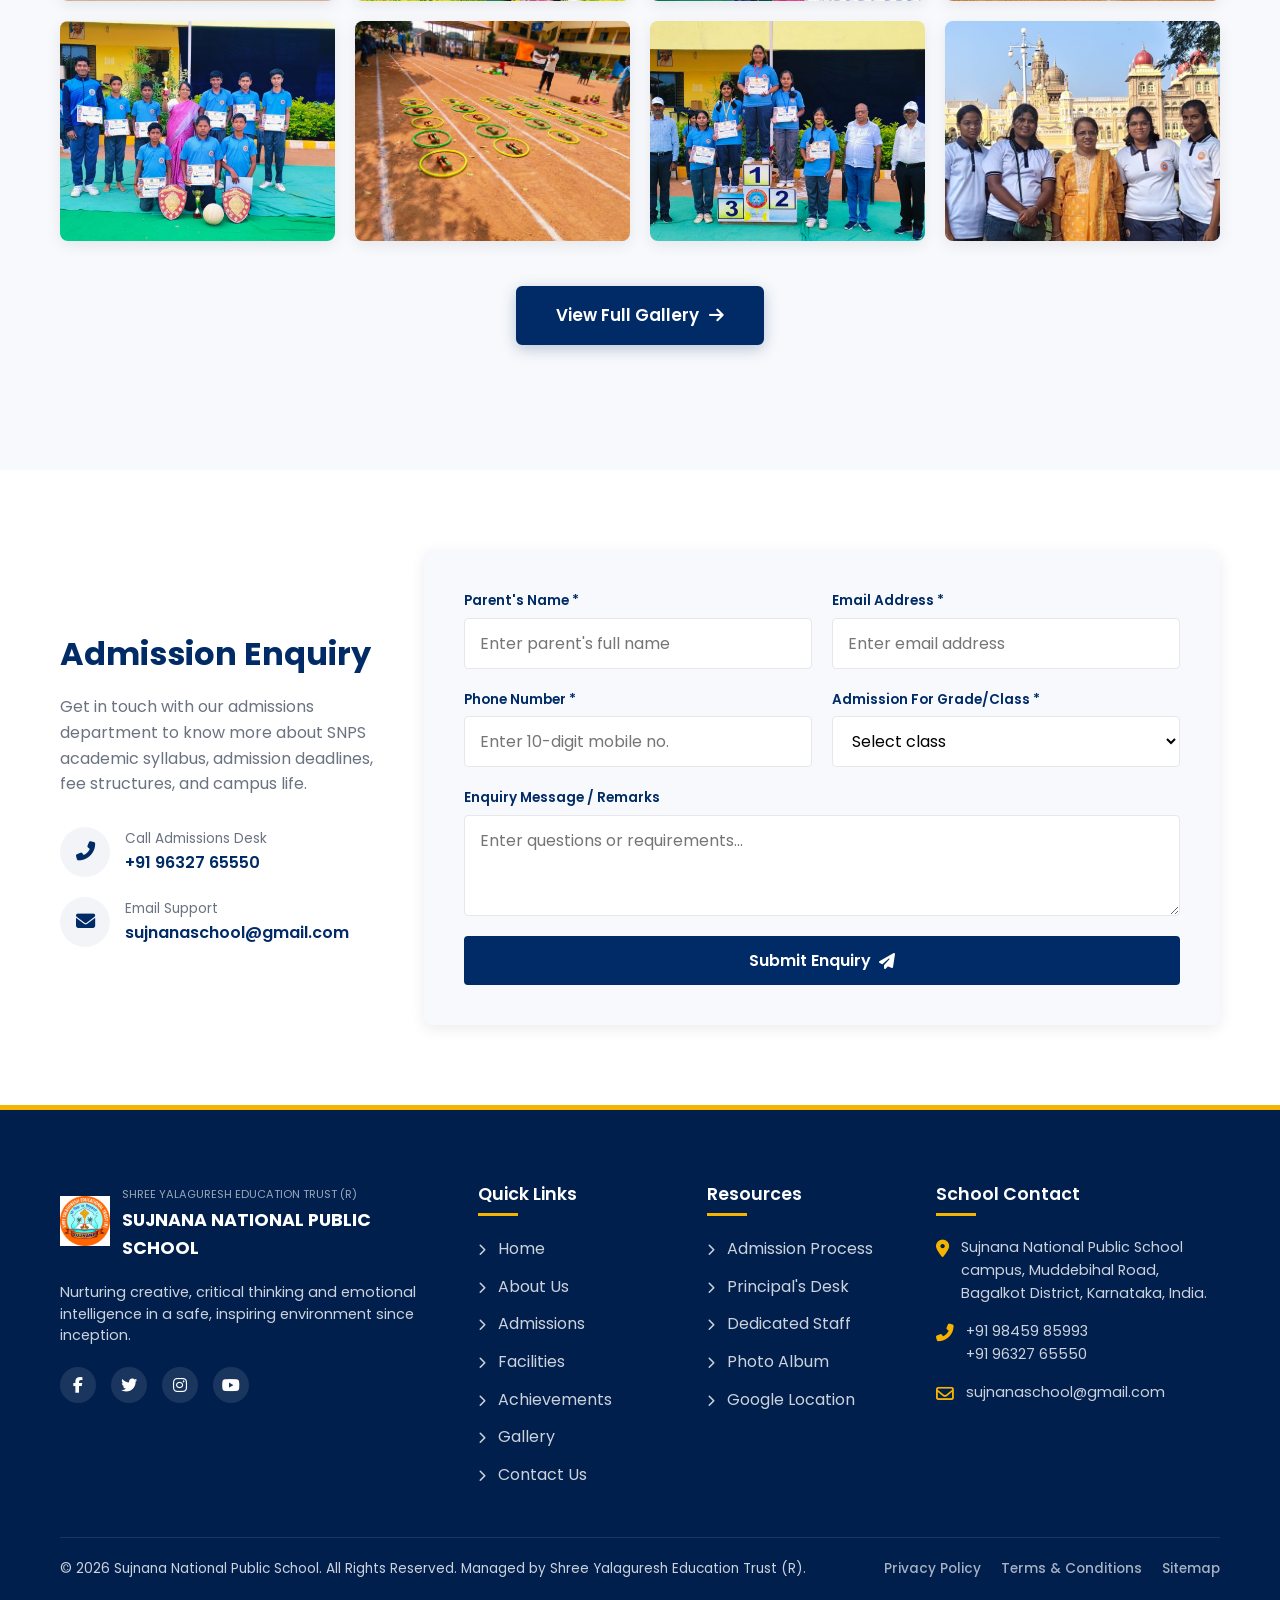
==== commit 51d9292b: "Update gallery layout, video links, home page gallery preview, and clean up overlays" ====
--- a/index.html
+++ b/index.html
@@ -37,8 +37,8 @@
         <div class="top-socials">
           <a href="#" target="_blank" aria-label="Facebook"><i class="fab fa-facebook-f"></i></a>
           <a href="#" target="_blank" aria-label="Twitter"><i class="fab fa-twitter"></i></a>
-          <a href="#" target="_blank" aria-label="Instagram"><i class="fab fa-instagram"></i></a>
-          <a href="#" target="_blank" aria-label="YouTube"><i class="fab fa-youtube"></i></a>
+          <a href="https://www.instagram.com/sujna_na/?hl=en" target="_blank" aria-label="Instagram"><i class="fab fa-instagram"></i></a>
+          <a href="https://www.youtube.com/@sujnananationalpublicschoo7425" target="_blank" aria-label="YouTube"><i class="fab fa-youtube"></i></a>
         </div>
       </div>
     </div>
@@ -131,6 +131,7 @@
         <span class="hero-dot" data-index="2"></span>
         <span class="hero-dot" data-index="3"></span>
         <span class="hero-dot" data-index="4"></span>
+        <span class="hero-dot" data-index="5"></span>
       </div>
       <button class="hero-nav-arrow next" aria-label="Next Photo"><i class="fas fa-chevron-right"></i></button>
     </div>
@@ -149,7 +150,7 @@
     <div class="container">
       <div class="section-title-wrapper">
         <span class="section-subtitle">Academic Achievements</span>
-        <h2 class="section-title">SSLC Toppers 2024–25 </h2>
+        <h2 class="section-title">SSLC Toppers 2025–26 </h2>
       </div>
 
       <div class="toppers-grid">
@@ -189,23 +190,34 @@
         <!-- Topper 4 -->
         <div class="topper-card">
           <div class="topper-img-wrapper">
-            <img src="images/topper-4.jpg" alt="Topper 4" class="topper-img">
+            <img src="images/topper-4.png" alt="Topper 4" class="topper-img">
           </div>
           <div class="topper-info">
             <span class="topper-rank">Rank 4</span>
-            <h3 class="topper-name">Aditya Desai</h3>
+            <h3 class="topper-name">Soham K</h3>
             <p class="topper-percentage" style="color: var(--yellow);">96.8%</p>
           </div>
         </div>
         <!-- Topper 5 -->
         <div class="topper-card">
           <div class="topper-img-wrapper">
-            <img src="images/topper-5.jpg" alt="Topper 5" class="topper-img">
+            <img src="images/topper-5.png" alt="Topper 5" class="topper-img">
           </div>
           <div class="topper-info">
             <span class="topper-rank">Rank 5</span>
             <h3 class="topper-name">Sneha Biradar</h3>
             <p class="topper-percentage" style="color: var(--yellow);">96.5%</p>
+          </div>
+        </div>
+        <!-- Topper 6 -->
+        <div class="topper-card">
+          <div class="topper-img-wrapper">
+            <img src="images/topper-5(1).png" alt="Topper 6" class="topper-img">
+          </div>
+          <div class="topper-info">
+            <span class="topper-rank">Rank 5</span>
+            <h3 class="topper-name">Ananya Patil</h3>
+            <p class="topper-percentage" style="color: var(--yellow);">96.2%</p>
           </div>
         </div>
       </div>
@@ -245,7 +257,7 @@
   </div>
 
   <!-- Latest News & Events -->
-  <section class="news-events" id="news">
+  <!-- <section class="news-events" id="news">
     <div class="container">
       <div class="section-title-wrapper">
         <span class="section-subtitle">Announcements</span>
@@ -254,7 +266,7 @@
 
       <div class="events-list">
         <!-- Event 1 -->
-        <div class="event-row">
+  <!-- <div class="event-row">
           <div class="event-date-box">
             <span class="event-date-day">15</span>
             <span class="event-date-month">Jun</span>
@@ -266,8 +278,8 @@
               enthusiasm and school spirit. Winners were honored with gold medals.</p>
           </div>
         </div>
-        <!-- Event 2 -->
-        <div class="event-row">
+        <!--  Event 2 -->
+  <!-- <div class="event-row">
           <div class="event-date-box">
             <span class="event-date-day">05</span>
             <span class="event-date-month">Jun</span>
@@ -278,9 +290,9 @@
             <p class="event-desc">The school Eco-club organized a tree plantation drive around the campus and awareness
               speeches to encourage sustainable habits among students.</p>
           </div>
-        </div>
-        <!-- Event 3 -->
-        <div class="event-row">
+        </div> -->
+  <!-- Event 3 -->
+  <!-- <div class="event-row">
           <div class="event-date-box">
             <span class="event-date-day">28</span>
             <span class="event-date-month">May</span>
@@ -296,9 +308,9 @@
 
       <div class="view-all-wrapper">
         <a href="news-events.html" class="view-all-link">View All School Events <i class="fas fa-arrow-right"></i></a>
-      </div>
-    </div>
-  </section>
+      </div> 
+    </div> 
+  </section> -->
 
   <!-- Proud Achievements -->
   <section class="achievements" id="achievements">
@@ -644,6 +656,58 @@
         <a href="facilities.html" class="btn-primary">View More <i class="fas fa-arrow-right"></i></a>
       </div>
 
+    </div>
+  </section>
+
+  <!-- Home Gallery Preview Section -->
+  <section class="gallery-preview-home" id="gallery-preview" style="padding: 85px 0; background-color: var(--light);">
+    <div class="container">
+      <div class="section-header" style="text-align: center; margin-bottom: 50px;">
+        <span class="section-subtitle" style="color: var(--primary); font-weight: 600; text-transform: uppercase; letter-spacing: 2px; font-size: 0.9rem; display: block; margin-bottom: 8px;">Glimpses of Campus Life</span>
+        <h2 class="section-title" style="font-size: 2.5rem; color: var(--dark); margin-bottom: 15px;">School Photo Gallery</h2>
+        <p style="color: var(--text); max-width: 650px; margin: 0 auto; font-size: 1.05rem;">Experience the vibrant learning environment, athletic achievements, and joyful celebrations at Sujnana National Public School.</p>
+      </div>
+
+      <div class="photo-gallery-grid">
+        <!-- Item 1 -->
+        <div class="gallery-item" data-category="infrastructure">
+          <img src="images/Gallery/gallery 1.jpg" alt="SNPS Campus Building">
+        </div>
+        <!-- Item 2 -->
+        <div class="gallery-item" data-category="academics">
+          <img src="images/Gallery/gallery 2.jpeg" alt="Sci-Quest Exhibition">
+        </div>
+        <!-- Item 3 -->
+        <div class="gallery-item" data-category="sports">
+          <img src="images/Gallery/gallery 3.jpeg" alt="Running Race Track">
+        </div>
+        <!-- Item 4 -->
+        <div class="gallery-item" data-category="celebrations">
+          <img src="images/Gallery/gallery 4.jpeg" alt="Independence Day Celebrations">
+        </div>
+        <!-- Item 5 -->
+        <div class="gallery-item" data-category="activities">
+          <img src="images/Gallery/gallery 5.jpeg" alt="Clay Modelling Session">
+        </div>
+        <!-- Item 6 -->
+        <div class="gallery-item" data-category="events">
+          <img src="images/Gallery/gallery 6.jpeg" alt="Cultural Dance Performance">
+        </div>
+        <!-- Item 7 -->
+        <div class="gallery-item" data-category="sports">
+          <img src="images/Gallery/gallery 7.jpeg" alt="Volleyball Tournament Finals">
+        </div>
+        <!-- Item 8 -->
+        <div class="gallery-item" data-category="infrastructure">
+          <img src="images/Gallery/gallery 8.jpeg" alt="Modern Digital Classroom">
+        </div>
+      </div>
+
+      <div class="gallery-cta" style="margin-top: 45px; text-align: center;">
+        <a href="gallery.html" class="btn-primary" style="display: inline-flex; align-items: center; gap: 10px; padding: 14px 38px; font-size: 1.05rem; font-weight: 600; border-radius: 6px; box-shadow: 0 4px 15px rgba(0, 43, 102, 0.25); text-decoration: none;">
+          View Full Gallery <i class="fas fa-arrow-right"></i>
+        </a>
+      </div>
     </div>
   </section>
 
@@ -755,8 +819,8 @@
           <div class="footer-socials">
             <a href="#" target="_blank" aria-label="Facebook"><i class="fab fa-facebook-f"></i></a>
             <a href="#" target="_blank" aria-label="Twitter"><i class="fab fa-twitter"></i></a>
-            <a href="#" target="_blank" aria-label="Instagram"><i class="fab fa-instagram"></i></a>
-            <a href="#" target="_blank" aria-label="YouTube"><i class="fab fa-youtube"></i></a>
+            <a href="https://www.instagram.com/sujna_na/?hl=en" target="_blank" aria-label="Instagram"><i class="fab fa-instagram"></i></a>
+            <a href="https://www.youtube.com/@sujnananationalpublicschoo7425" target="_blank" aria-label="YouTube"><i class="fab fa-youtube"></i></a>
           </div>
         </div>
 
@@ -821,7 +885,8 @@
       <!-- Copyright Bottom -->
       <div class="footer-bottom">
         <div class="footer-bottom-flex">
-          <p>&copy; 2026 Sujnana National Public School. All Rights Reserved. Managed by Shree Yalaguresh Education Trust (R).</p>
+          <p>&copy; 2026 Sujnana National Public School. All Rights Reserved. Managed by Shree Yalaguresh Education
+            Trust (R).</p>
           <div class="footer-legal-links">
             <a href="privacy.html" class="footer-legal-link">Privacy Policy</a>
             <a href="terms.html" class="footer-legal-link">Terms & Conditions</a>
@@ -832,6 +897,25 @@
     </div>
   </footer>
 
+  <!-- Lightbox Modal overlay -->
+  <div id="lightbox" class="lightbox">
+    <div class="lightbox-content">
+      <button id="lightbox-close" class="lightbox-close" aria-label="Close Lightbox">&times;</button>
+      <img id="lightbox-img" src="" alt="Popup media" class="lightbox-img">
+      <video id="lightbox-video" src="" controls class="lightbox-video"></video>
+      <iframe id="lightbox-iframe" src="" title="YouTube video player"
+        allow="accelerometer; autoplay; clipboard-write; encrypted-media; gyroscope; picture-in-picture; web-share"
+        referrerpolicy="strict-origin-when-cross-origin" allowfullscreen class="lightbox-video"
+        style="display: none; border: none; width: 100%; max-width: 900px; aspect-ratio: 16/9; border-radius: 8px;"></iframe>
+      <div id="lightbox-caption" class="lightbox-caption"></div>
+      <div id="lightbox-youtube-fallback" style="display: none; margin-top: 15px; text-align: center;">
+        <a id="lightbox-youtube-link" href="" target="_blank"
+          style="display: inline-flex; align-items: center; gap: 8px; padding: 8px 18px; background-color: #ff0000; color: #ffffff; border-radius: 6px; font-size: 0.9rem; font-weight: 600; text-decoration: none; box-shadow: 0 4px 12px rgba(255, 0, 0, 0.3);"><i
+            class="fab fa-youtube"></i> Watch Directly on YouTube (If embed is blocked)</a>
+      </div>
+    </div>
+  </div>
+
   <!-- Floating WhatsApp Widget -->
   <a href="https://wa.me/919845985993" class="whatsapp-float" target="_blank" aria-label="WhatsApp Contact">
     <i class="fab fa-whatsapp"></i>
--- a/css/style.css
+++ b/css/style.css
@@ -854,7 +854,7 @@
 /* SSLC Toppers Section */
 .toppers-grid {
   display: grid;
-  grid-template-columns: repeat(5, 1fr);
+  grid-template-columns: repeat(6, 1fr);
   gap: 20px;
   margin-bottom: 40px;
 }
@@ -2090,29 +2090,11 @@
 }
 
 .gallery-overlay {
-  position: absolute;
-  top: 0;
-  left: 0;
-  width: 100%;
-  height: 100%;
-  background-color: rgba(0, 43, 102, 0.8);
-  display: flex;
-  flex-direction: column;
-  justify-content: center;
-  align-items: center;
-  opacity: 0;
-  transition: var(--transition);
-  color: var(--white);
-  padding: 20px;
-  text-align: center;
+  display: none !important;
 }
 
 .gallery-item:hover img {
   transform: scale(1.1);
-}
-
-.gallery-item:hover .gallery-overlay {
-  opacity: 1;
 }
 
 .gallery-item-title {
@@ -2130,7 +2112,7 @@
 
 /* Video Gallery Grid */
 .video-gallery-grid {
-  display: none;
+  display: grid;
   grid-template-columns: repeat(3, 1fr);
   gap: 25px;
   margin-bottom: 40px;
@@ -2147,6 +2129,8 @@
   position: relative;
   padding-top: 56.25%;
   cursor: pointer;
+  overflow: hidden;
+  border-radius: 8px 8px 0 0;
 }
 
 .video-thumb {
@@ -2156,30 +2140,19 @@
   width: 100%;
   height: 100%;
   object-fit: cover;
+  transition: transform 0.4s cubic-bezier(0.16, 1, 0.3, 1);
+}
+
+.video-card {
+  cursor: pointer;
+}
+
+.video-card:hover .video-thumb {
+  transform: scale(1.06);
 }
 
 .video-play-btn {
-  position: absolute;
-  top: 50%;
-  left: 50%;
-  transform: translate(-50%, -50%);
-  width: 60px;
-  height: 60px;
-  background-color: rgba(244, 180, 0, 0.9);
-  color: var(--dark);
-  border-radius: 50%;
-  display: flex;
-  justify-content: center;
-  align-items: center;
-  font-size: 1.5rem;
-  box-shadow: var(--shadow);
-  transition: var(--transition);
-}
-
-.video-card:hover .video-play-btn {
-  background-color: var(--primary);
-  color: var(--white);
-  transform: translate(-50%, -50%) scale(1.1);
+  display: none !important;
 }
 
 .video-info {
@@ -2204,48 +2177,83 @@
 }
 
 /* Lightbox Modal */
+@keyframes lightboxFadeIn {
+  from { opacity: 0; }
+  to { opacity: 1; }
+}
+
+@keyframes lightboxScaleUp {
+  from { transform: scale(0.92); opacity: 0; }
+  to { transform: scale(1); opacity: 1; }
+}
+
 .lightbox {
   position: fixed;
   top: 0;
   left: 0;
   width: 100%;
   height: 100%;
-  background-color: rgba(0,0,0,0.9);
+  background-color: rgba(0, 15, 38, 0.92);
+  backdrop-filter: blur(8px);
   z-index: 10000;
   display: none;
   justify-content: center;
   align-items: center;
+  animation: lightboxFadeIn 0.3s ease forwards;
 }
 
 .lightbox-content {
   max-width: 90%;
-  max-height: 80%;
+  max-height: 85%;
   position: relative;
+  display: flex;
+  flex-direction: column;
+  align-items: center;
+  animation: lightboxScaleUp 0.35s cubic-bezier(0.16, 1, 0.3, 1) forwards;
 }
 
 .lightbox-img, .lightbox-video {
-  width: 100%;
+  width: auto;
+  max-width: 100%;
   height: auto;
-  max-height: 80vh;
-  border-radius: 4px;
+  max-height: 78vh;
+  border-radius: 8px;
+  box-shadow: 0 20px 50px rgba(0, 0, 0, 0.6);
+  border: 2px solid rgba(255, 255, 255, 0.15);
 }
 
 .lightbox-close {
   position: absolute;
-  top: -40px;
+  top: -45px;
   right: 0;
   color: var(--white);
-  font-size: 2rem;
+  font-size: 2.2rem;
   cursor: pointer;
-  background: none;
-  border: none;
+  background: rgba(255, 255, 255, 0.1);
+  width: 40px;
+  height: 40px;
+  border-radius: 50%;
+  display: flex;
+  align-items: center;
+  justify-content: center;
+  border: 1px solid rgba(255, 255, 255, 0.2);
+  transition: var(--transition);
+}
+
+.lightbox-close:hover {
+  background: var(--yellow);
+  color: var(--dark);
+  transform: rotate(90deg);
 }
 
 .lightbox-caption {
   color: var(--white);
   text-align: center;
-  margin-top: 15px;
-  font-size: 1.1rem;
+  margin-top: 16px;
+  font-size: 1.2rem;
+  font-weight: 600;
+  letter-spacing: 0.5px;
+  text-shadow: 0 2px 4px rgba(0, 0, 0, 0.5);
 }
 
 
@@ -2364,7 +2372,7 @@
 
 .map-iframe-container {
   width: 100%;
-  height: 450px;
+  height: 650px;
   border-radius: 8px;
   overflow: hidden;
   box-shadow: var(--shadow);
@@ -2742,7 +2750,7 @@
     gap: 15px;
   }
   
-  .topper-card:last-child {
+  .toppers-grid:has(.topper-card:nth-child(odd):last-child) .topper-card:last-child {
     grid-column: span 2;
     max-width: 50%;
     margin: 0 auto;
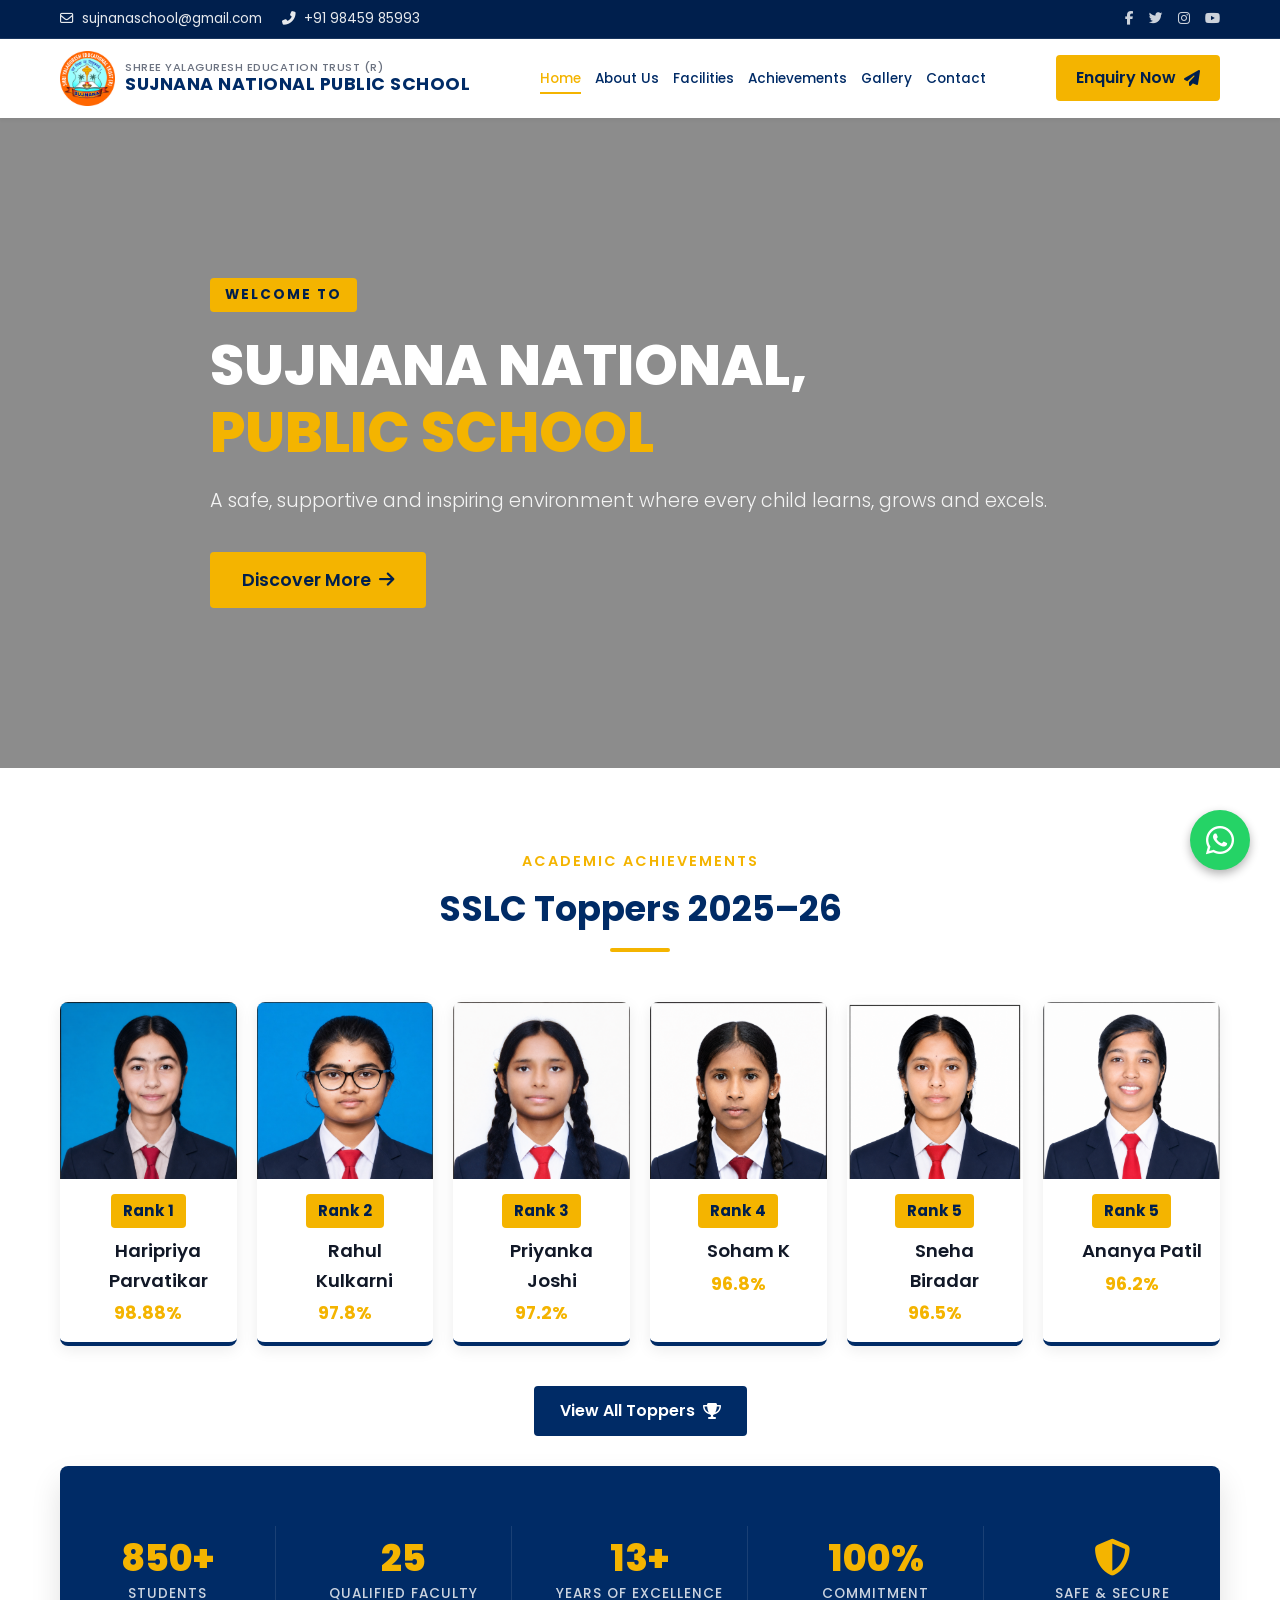
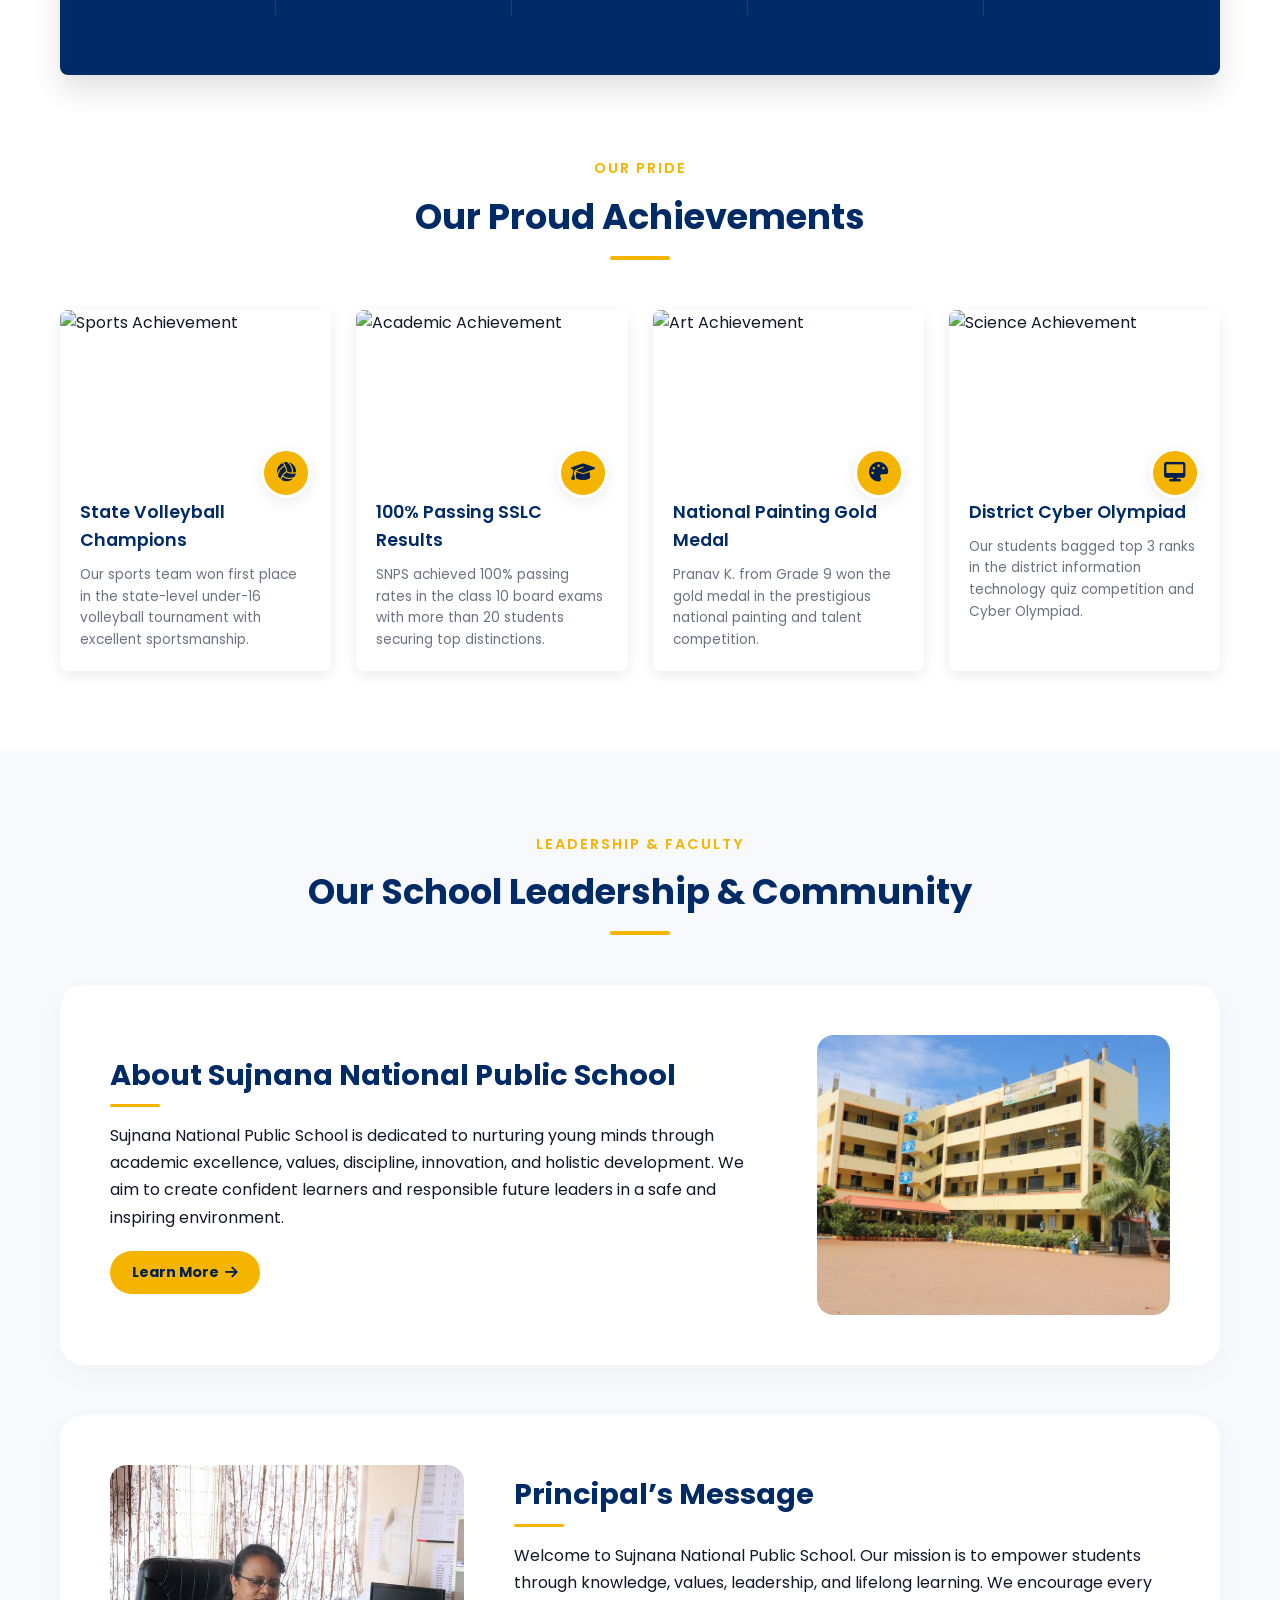
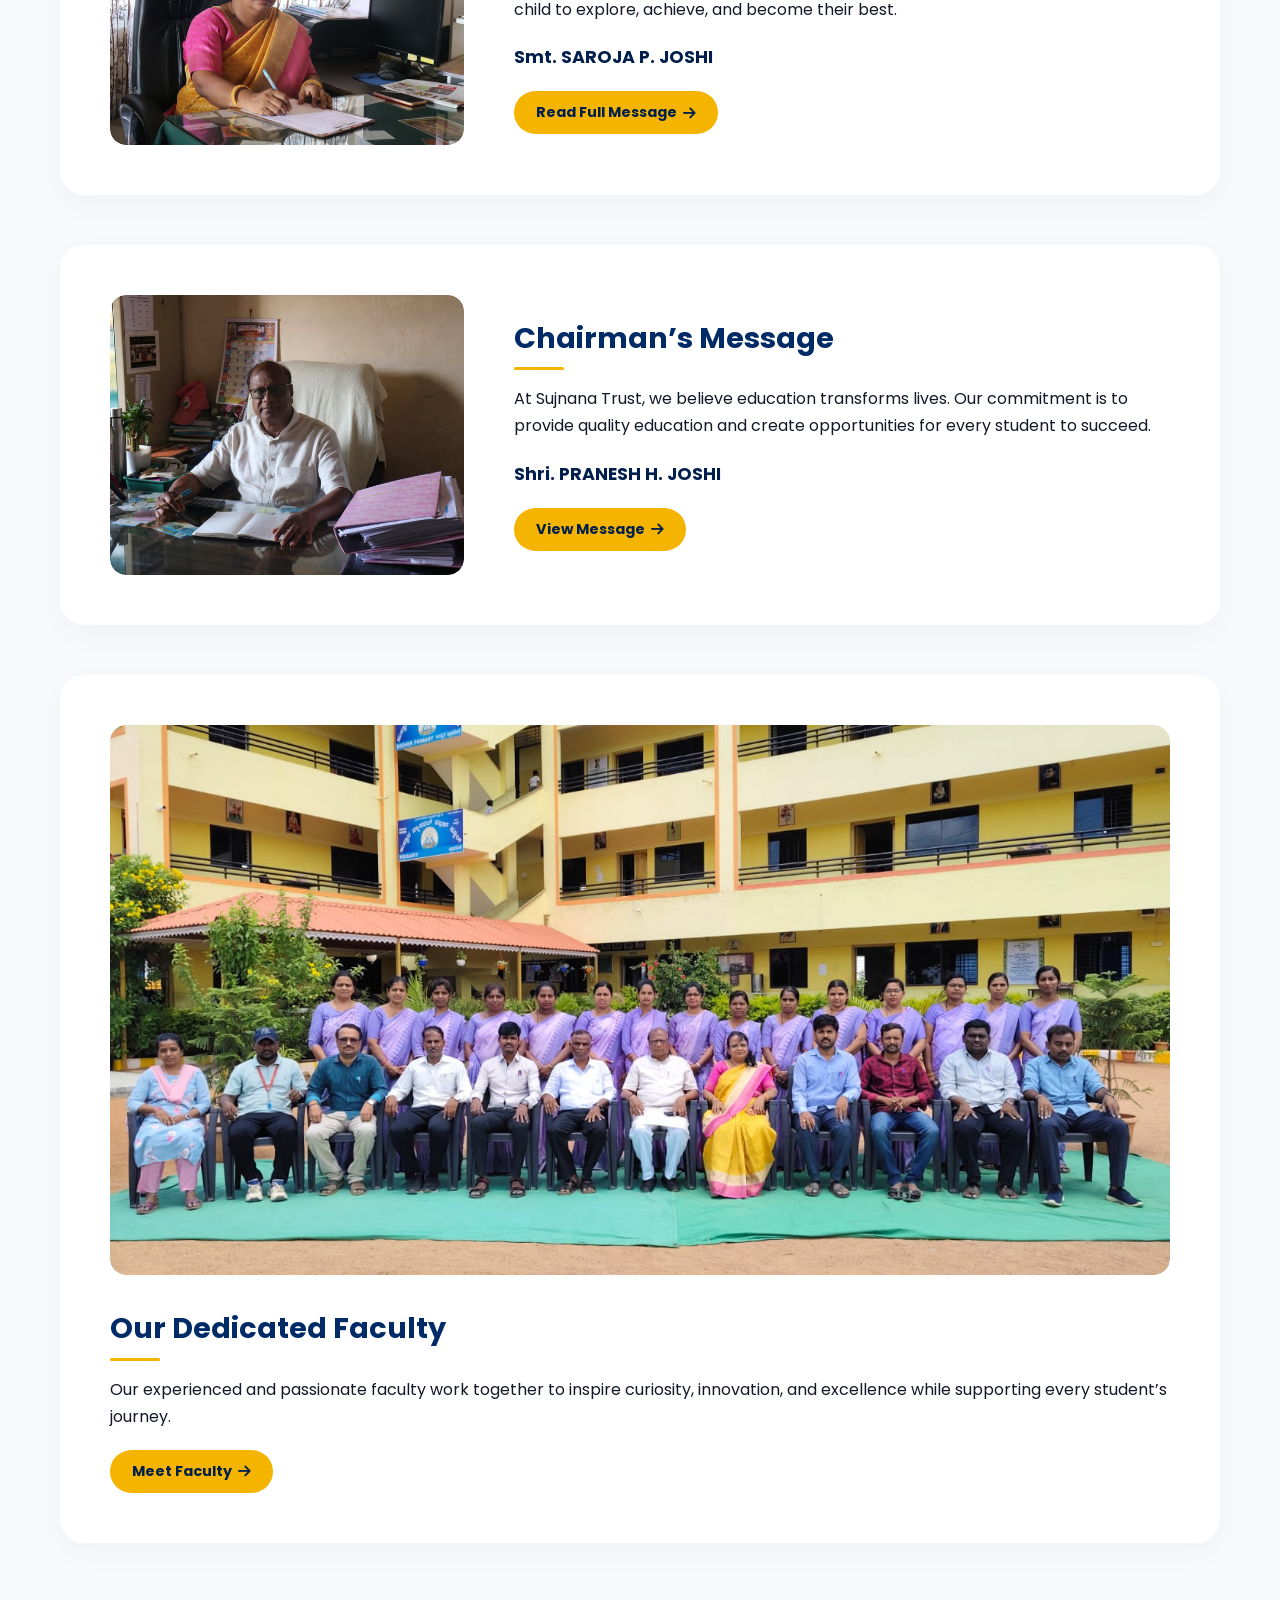
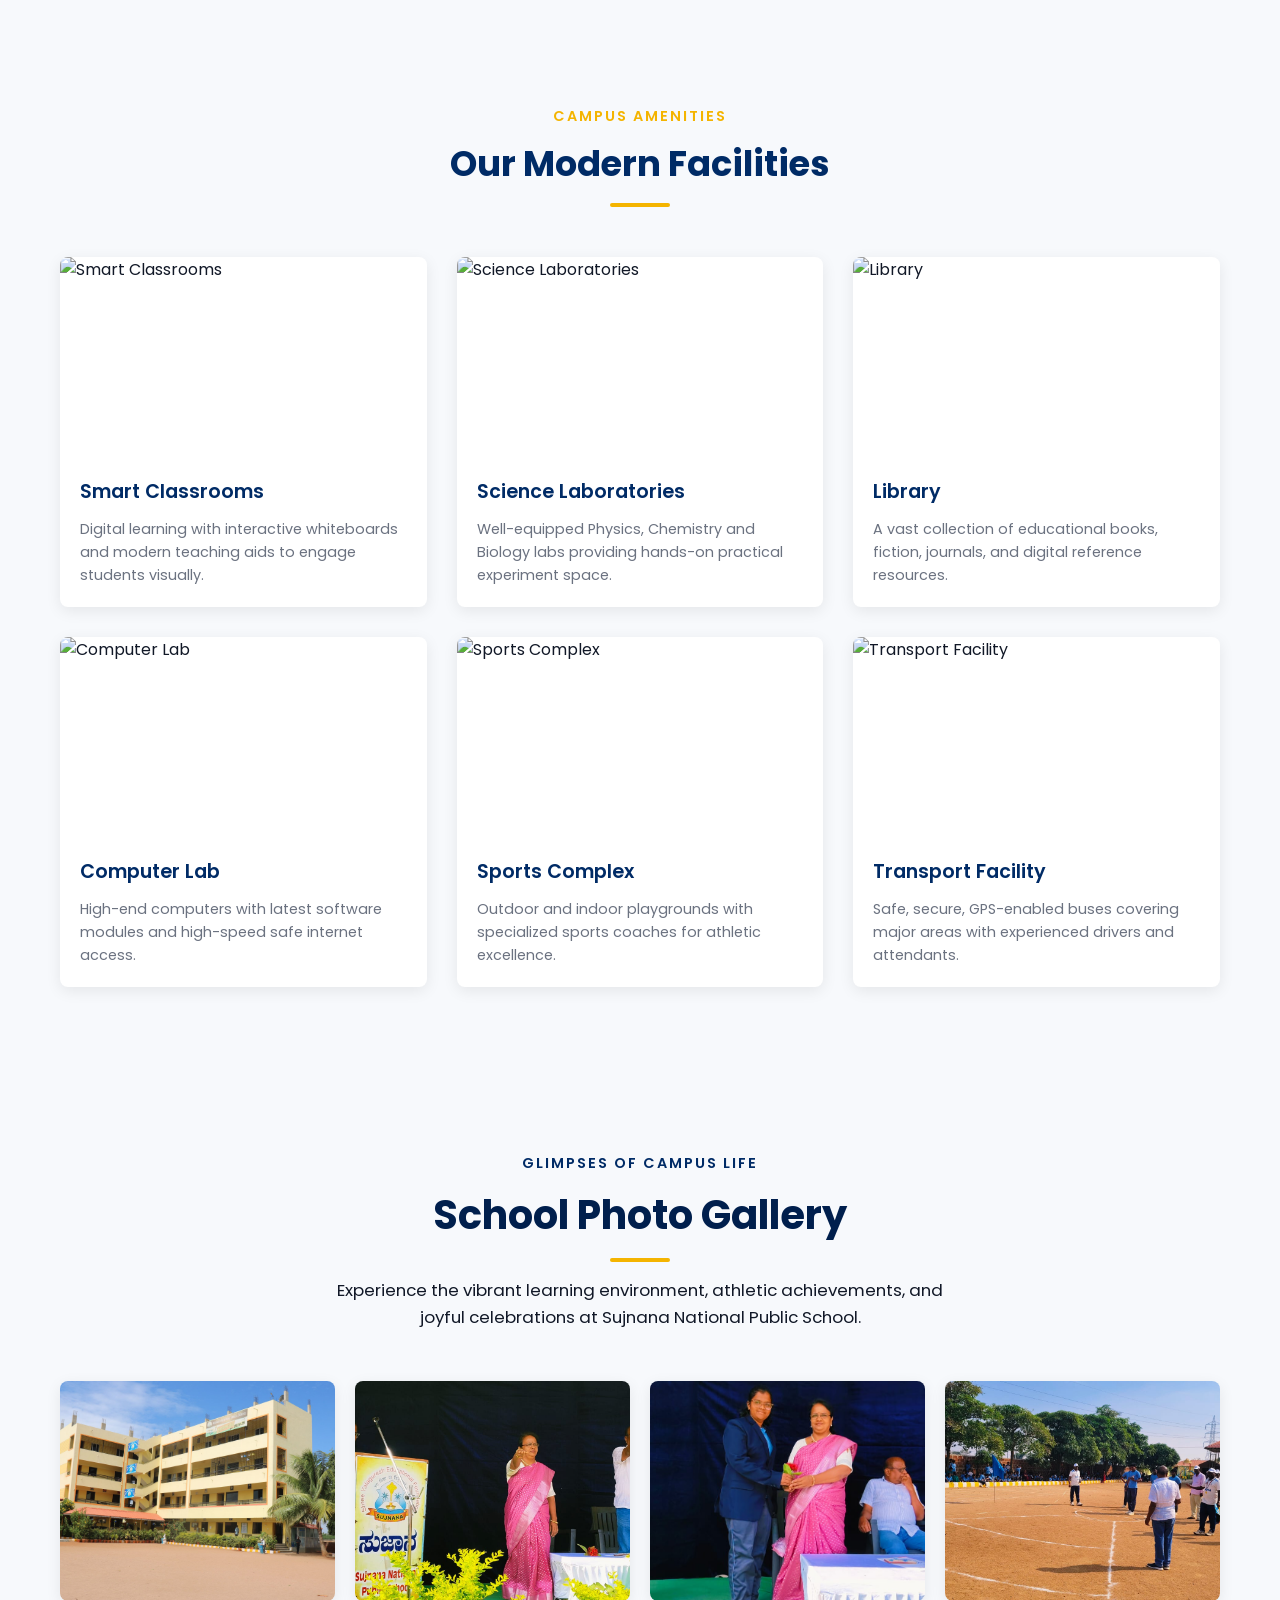
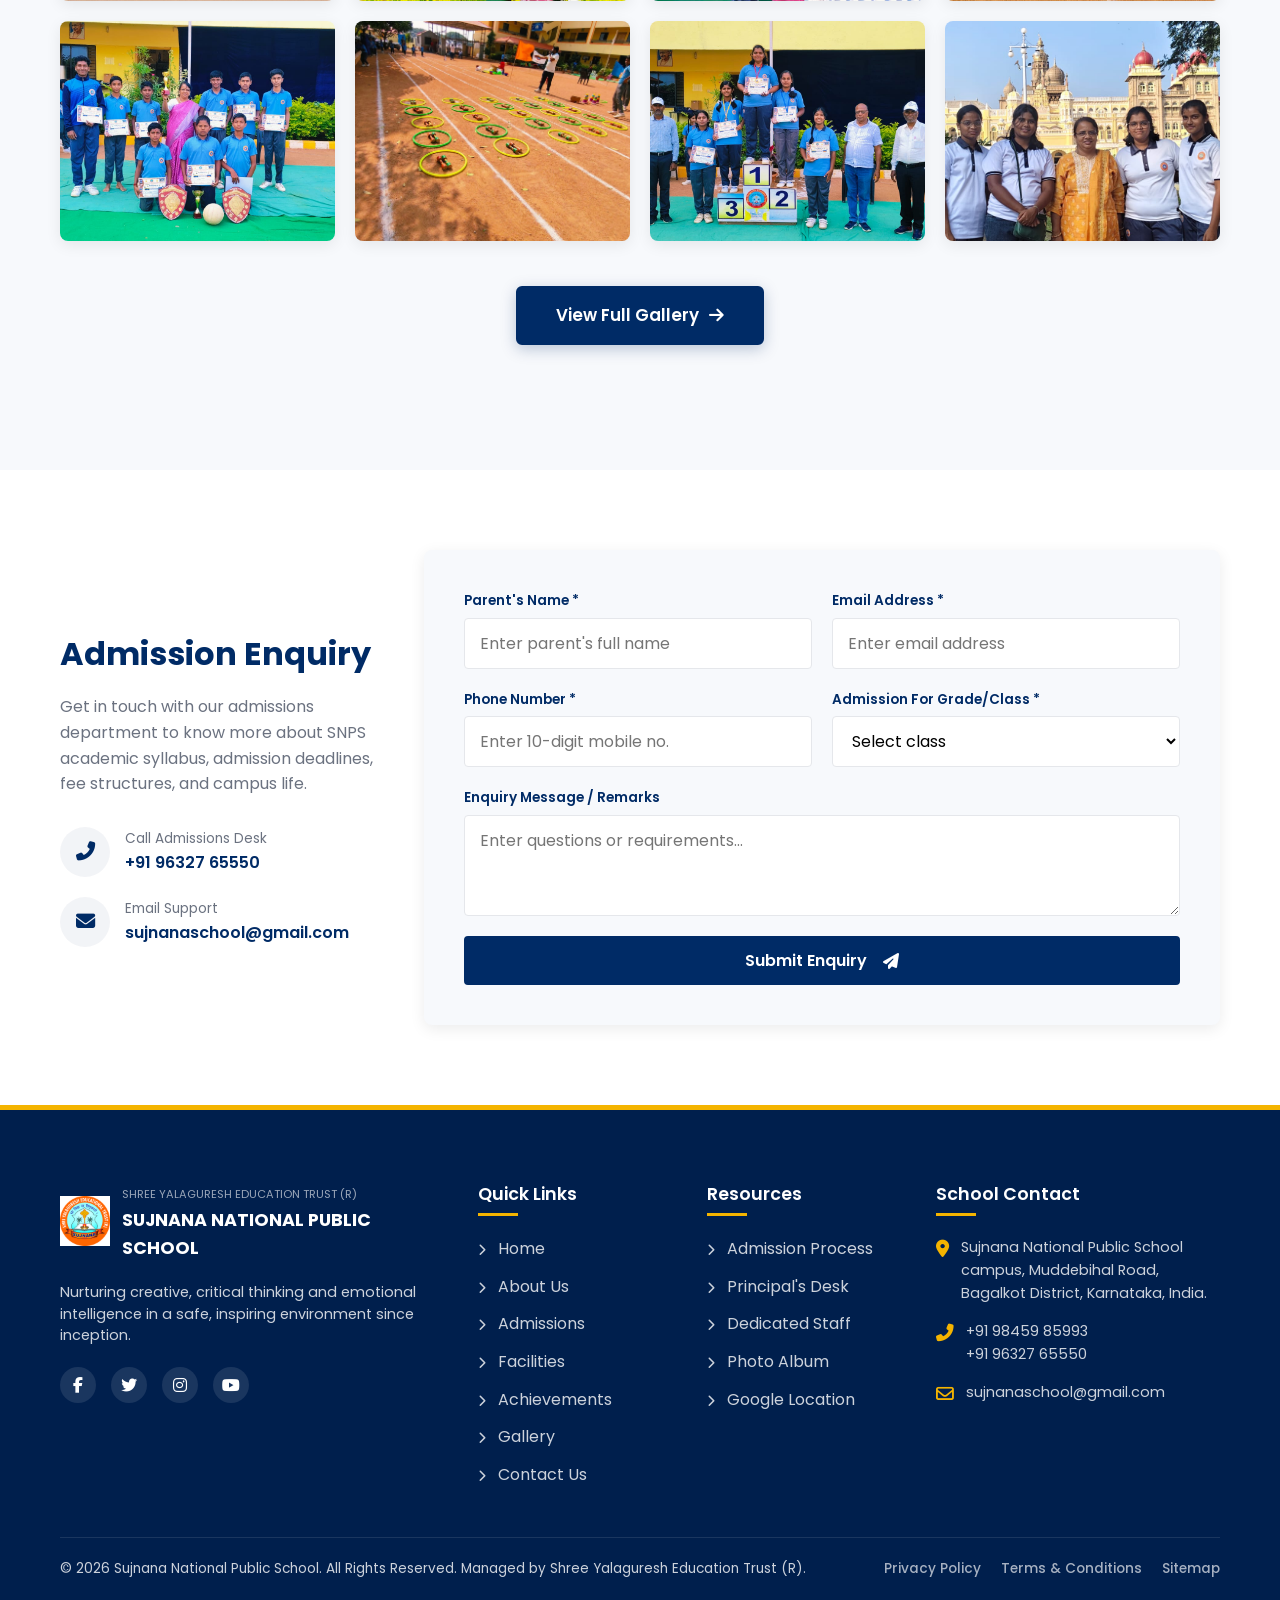
==== commit 50f43132: "Update school website: Google Sheets contact form integration, remove admissions from navbar, UI enh" ====
--- a/index.html
+++ b/index.html
@@ -19,6 +19,70 @@
   <link rel="stylesheet" href="https://cdnjs.cloudflare.com/ajax/libs/font-awesome/6.4.0/css/all.min.css">
   <!-- Style Sheet -->
   <link rel="stylesheet" href="css/style.css">
+  <style>
+    /* Hero Slider Image Scaling Adjustments (Blur-Fit) ONLY for the first slide on mobile screens */
+    @media (max-width: 768px) {
+      .hero-slide.gate-slide {
+        background-size: 0 0 !important; /* Hide original background on mobile to prevent double rendering */
+        background-color: #000;
+      }
+
+      .hero-slide.gate-slide::before {
+        content: "";
+        position: absolute;
+        top: 0;
+        left: 0;
+        right: 0;
+        bottom: 0;
+        background-image: inherit;
+        background-size: cover;
+        background-position: center;
+        filter: blur(10px) brightness(0.4);
+        z-index: 1;
+      }
+
+      .hero-slide.gate-slide::after {
+        content: "";
+        position: absolute;
+        top: 0;
+        left: 0;
+        right: 0;
+        bottom: 0;
+        background-image: inherit;
+        background-size: contain;
+        background-position: center;
+        background-repeat: no-repeat;
+        z-index: 2;
+      }
+    }
+
+    /* Responsive slider nav adjustments for mobile to prevent button/dot overlap */
+    @media (max-width: 768px) {
+      .hero-slider-nav {
+        bottom: 30px !important;
+        gap: 12px !important;
+      }
+
+      .hero-nav-arrow {
+        width: 34px !important;
+        height: 34px !important;
+      }
+
+      .hero-slider-dots {
+        gap: 6px !important;
+      }
+
+      .hero-dot {
+        width: 8px !important;
+        height: 8px !important;
+      }
+
+      .hero-dot.active {
+        width: 20px !important;
+        border-radius: 4px !important;
+      }
+    }
+  </style>
 </head>
 
 <body>
@@ -60,7 +124,6 @@
           <ul class="nav-menu">
             <li><a href="index.html" class="nav-link">Home</a></li>
             <li><a href="about.html" class="nav-link">About Us</a></li>
-            <li><a href="admissions.html" class="nav-link">Admissions</a></li>
             <li><a href="facilities.html" class="nav-link">Facilities</a></li>
             <li><a href="achievements.html" class="nav-link">Achievements</a></li>
             <li><a href="gallery.html" class="nav-link">Gallery</a></li>
@@ -89,7 +152,6 @@
     <div class="mobile-menu">
       <a href="index.html" class="mobile-link">Home</a>
       <a href="about.html" class="mobile-link">About Us</a>
-      <a href="admissions.html" class="mobile-link">Admissions</a>
       <a href="facilities.html" class="mobile-link">Facilities</a>
       <a href="achievements.html" class="mobile-link">Achievements</a>
       <a href="gallery.html" class="mobile-link">Gallery</a>
@@ -114,6 +176,8 @@
 
     <!-- Background Image Slider -->
     <div class="hero-slider">
+      <div class="hero-slide gate-slide" style="background-image: url('images/hero center1.png');">
+      </div>
       <div class="hero-slide" style="background-image: url('images/IMG_0387.JPG');">
       </div>
       <div class="hero-slide" style="background-image: url('images/chairman.JPG');"></div>
@@ -740,50 +804,52 @@
 
         <div class="enquiry-form-wrapper">
           <form id="enquiryForm" novalidate>
+            <div id="enquiryFormStatus" class="form-status-alert" style="display: none; grid-column: 1 / -1;"></div>
             <div class="form-grid">
               <div class="form-group">
                 <label for="enqName" class="form-label">Parent's Name *</label>
-                <input type="text" id="enqName" class="form-input" placeholder="Enter parent's full name" required>
+                <input type="text" id="enqName" name="name" class="form-input" placeholder="Enter parent's full name" required>
                 <span class="error-message"></span>
               </div>
               <div class="form-group">
                 <label for="enqEmail" class="form-label">Email Address *</label>
-                <input type="email" id="enqEmail" class="form-input" placeholder="Enter email address" required>
+                <input type="email" id="enqEmail" name="email" class="form-input" placeholder="Enter email address" required>
                 <span class="error-message"></span>
               </div>
               <div class="form-group">
                 <label for="enqPhone" class="form-label">Phone Number *</label>
-                <input type="tel" id="enqPhone" class="form-input" placeholder="Enter 10-digit mobile no." required>
+                <input type="tel" id="enqPhone" name="phone" class="form-input" placeholder="Enter 10-digit mobile no." required>
                 <span class="error-message"></span>
               </div>
               <div class="form-group">
                 <label for="enqGrade" class="form-label">Admission For Grade/Class *</label>
-                <select id="enqGrade" class="form-input" required>
+                <select id="enqGrade" name="grade" class="form-input" required>
                   <option value="" disabled selected>Select class</option>
-                  <option value="pre-kg">Pre KG</option>
-                  <option value="lkg">LKG</option>
-                  <option value="ukg">UKG</option>
-                  <option value="class-1">Class 1</option>
-                  <option value="class-2">Class 2</option>
-                  <option value="class-3">Class 3</option>
-                  <option value="class-4">Class 4</option>
-                  <option value="class-5">Class 5</option>
-                  <option value="class-6">Class 6</option>
-                  <option value="class-7">Class 7</option>
-                  <option value="class-8">Class 8</option>
-                  <option value="class-9">Class 9</option>
-                  <option value="class-10">Class 10</option>
+                  <option value="Pre KG">Pre KG</option>
+                  <option value="LKG">LKG</option>
+                  <option value="UKG">UKG</option>
+                  <option value="Class 1">Class 1</option>
+                  <option value="Class 2">Class 2</option>
+                  <option value="Class 3">Class 3</option>
+                  <option value="Class 4">Class 4</option>
+                  <option value="Class 5">Class 5</option>
+                  <option value="Class 6">Class 6</option>
+                  <option value="Class 7">Class 7</option>
+                  <option value="Class 8">Class 8</option>
+                  <option value="Class 9">Class 9</option>
+                  <option value="Class 10">Class 10</option>
                 </select>
                 <span class="error-message"></span>
               </div>
               <div class="form-group full-width">
                 <label for="enqMsg" class="form-label">Enquiry Message / Remarks</label>
-                <textarea id="enqMsg" class="form-input" rows="3"
+                <textarea id="enqMsg" name="message" class="form-input" rows="3"
                   placeholder="Enter questions or requirements..."></textarea>
               </div>
             </div>
-            <button type="submit" class="btn-primary" style="width: 100%; justify-content: center;">Submit Enquiry <i
-                class="fas fa-paper-plane"></i></button>
+            <button type="submit" id="enquirySubmitBtn" class="btn-primary" style="width: 100%; justify-content: center;">
+              <span>Submit Enquiry</span> <i class="fas fa-paper-plane" style="margin-left: 8px;"></i>
+            </button>
           </form>
         </div>
       </div>
@@ -927,6 +993,7 @@
   </button>
 
   <!-- JS Scripts -->
+  <script src="js/config.js"></script>
   <script src="js/script.js"></script>
 </body>
 
--- a/css/style.css
+++ b/css/style.css
@@ -256,6 +256,19 @@
   color: var(--yellow);
 }
 
+.nav-link.disabled,
+.mobile-link.disabled {
+  opacity: 0.45;
+  cursor: not-allowed !important;
+  pointer-events: none;
+  color: var(--text-muted) !important;
+}
+
+.nav-link.disabled::after,
+.mobile-link.disabled::after {
+  display: none !important;
+}
+
 /* Header CTAs */
 .nav-cta {
   display: flex;
@@ -1321,6 +1334,42 @@
   color: #dc2626;
   margin-top: 4px;
   display: none;
+}
+
+.form-status-alert {
+  padding: 14px 18px;
+  border-radius: 8px;
+  font-size: 0.95rem;
+  font-weight: 500;
+  margin-bottom: 20px;
+  display: flex;
+  align-items: center;
+  gap: 12px;
+  line-height: 1.4;
+  animation: formAlertFadeIn 0.3s ease-out;
+}
+
+@keyframes formAlertFadeIn {
+  from { opacity: 0; transform: translateY(-8px); }
+  to { opacity: 1; transform: translateY(0); }
+}
+
+.form-status-alert.success {
+  background-color: #ecfdf5;
+  color: #065f46;
+  border: 1px solid #a7f3d0;
+}
+
+.form-status-alert.error {
+  background-color: #fef2f2;
+  color: #991b1b;
+  border: 1px solid #fecaca;
+}
+
+.form-status-alert.info {
+  background-color: #eff6ff;
+  color: #1e40af;
+  border: 1px solid #bfdbfe;
 }
 
 .enquiry-mobile-card {
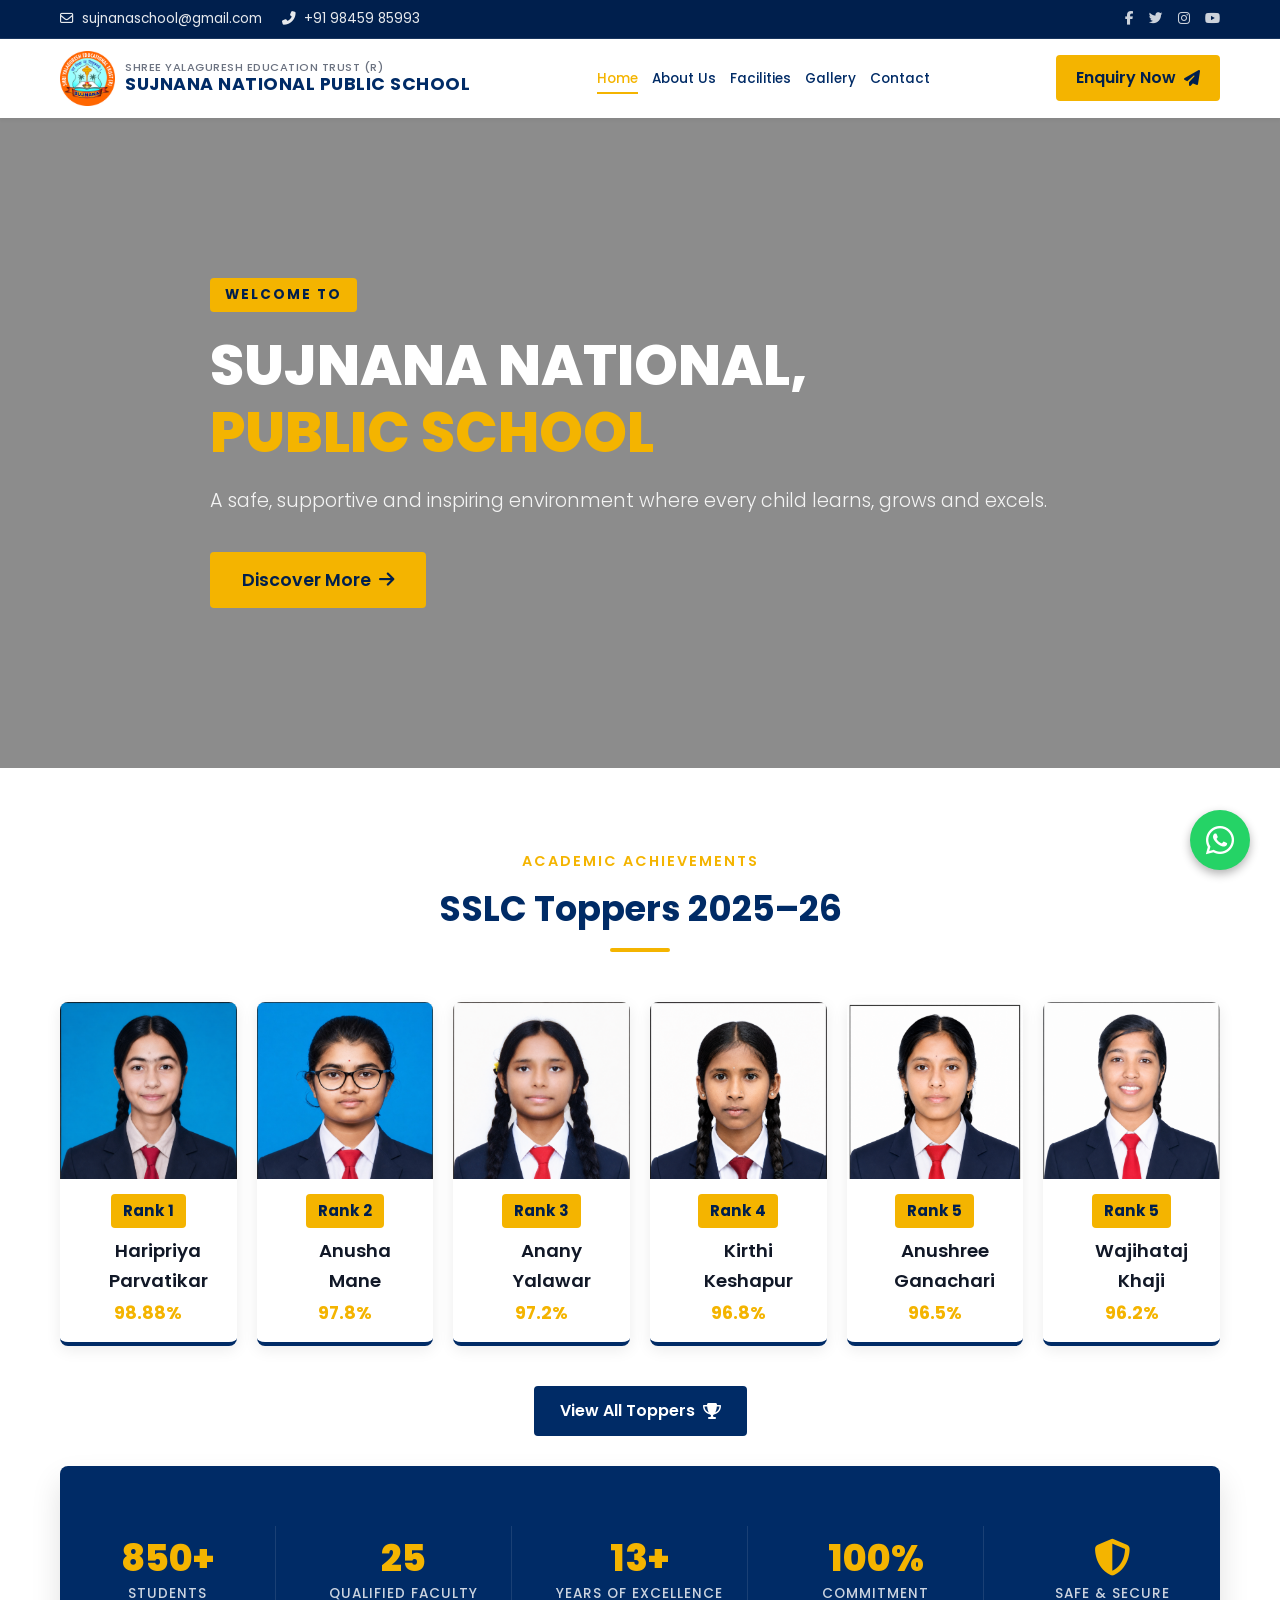
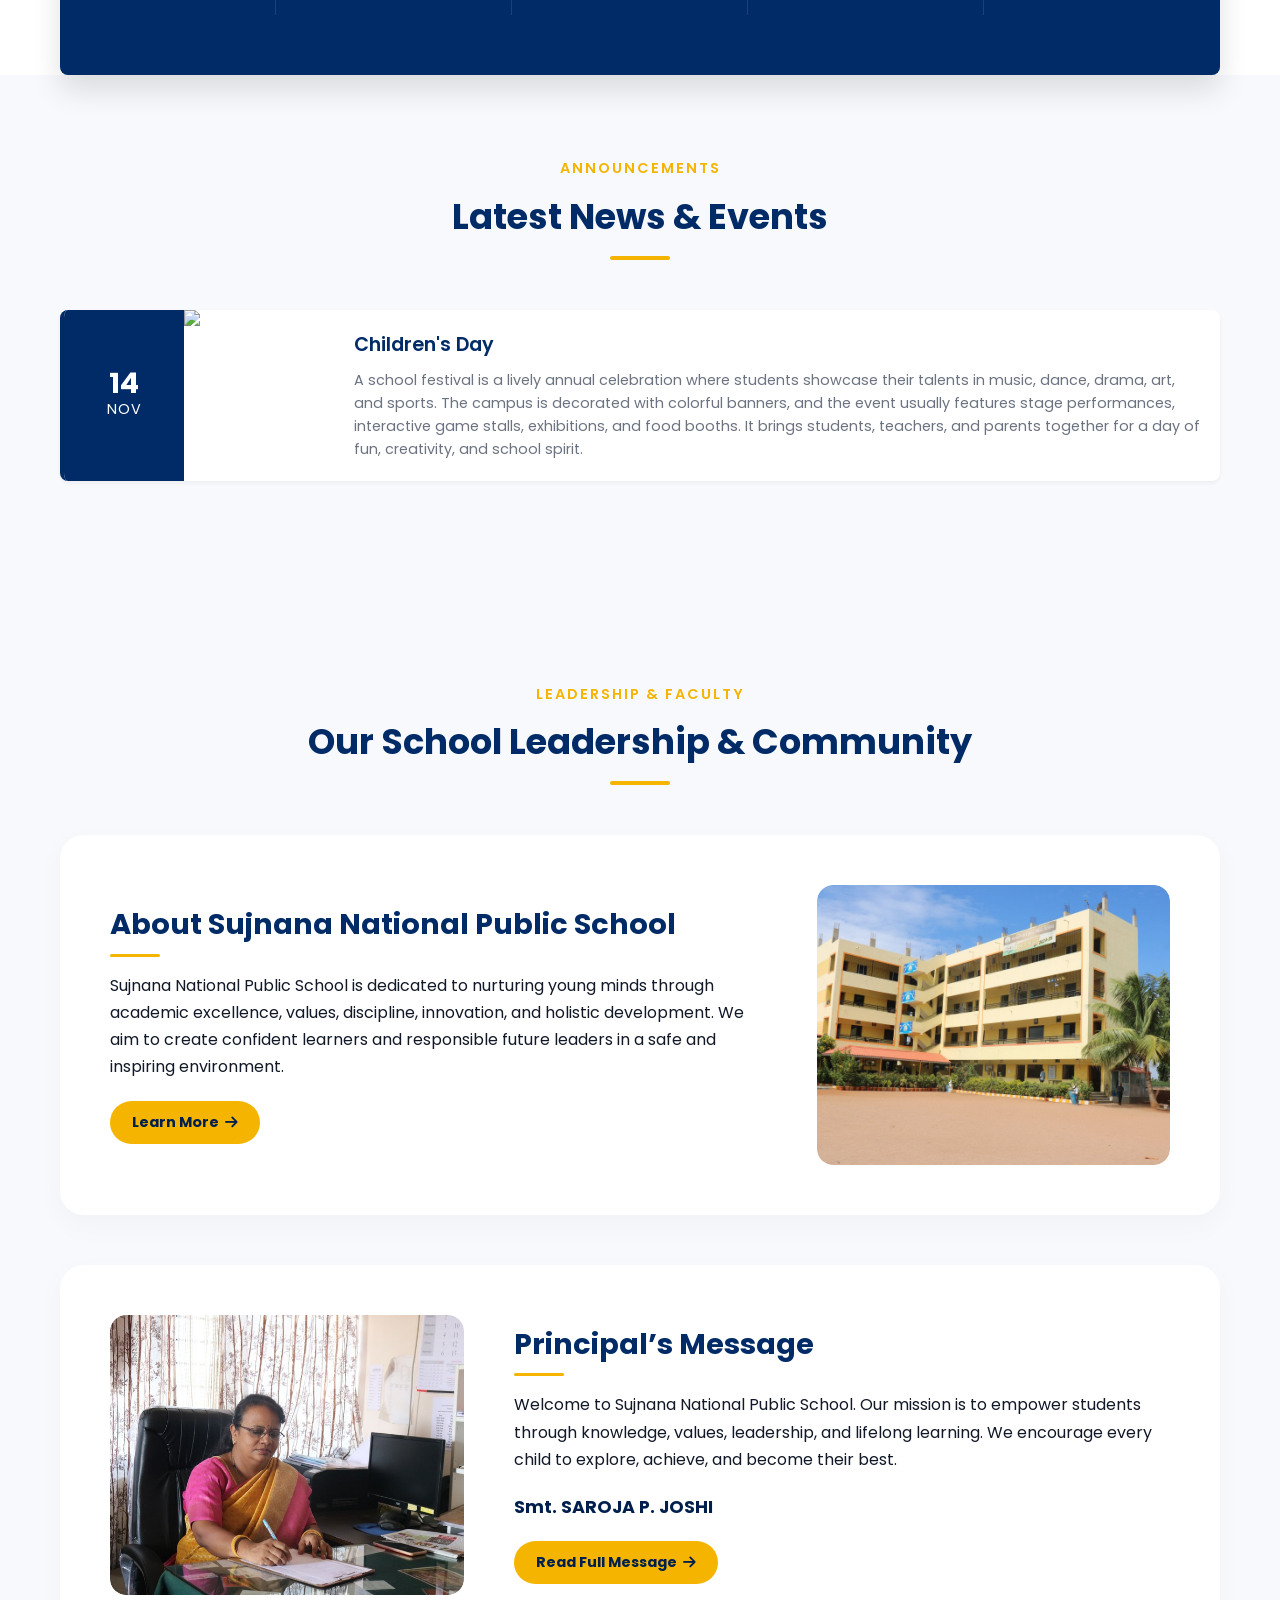
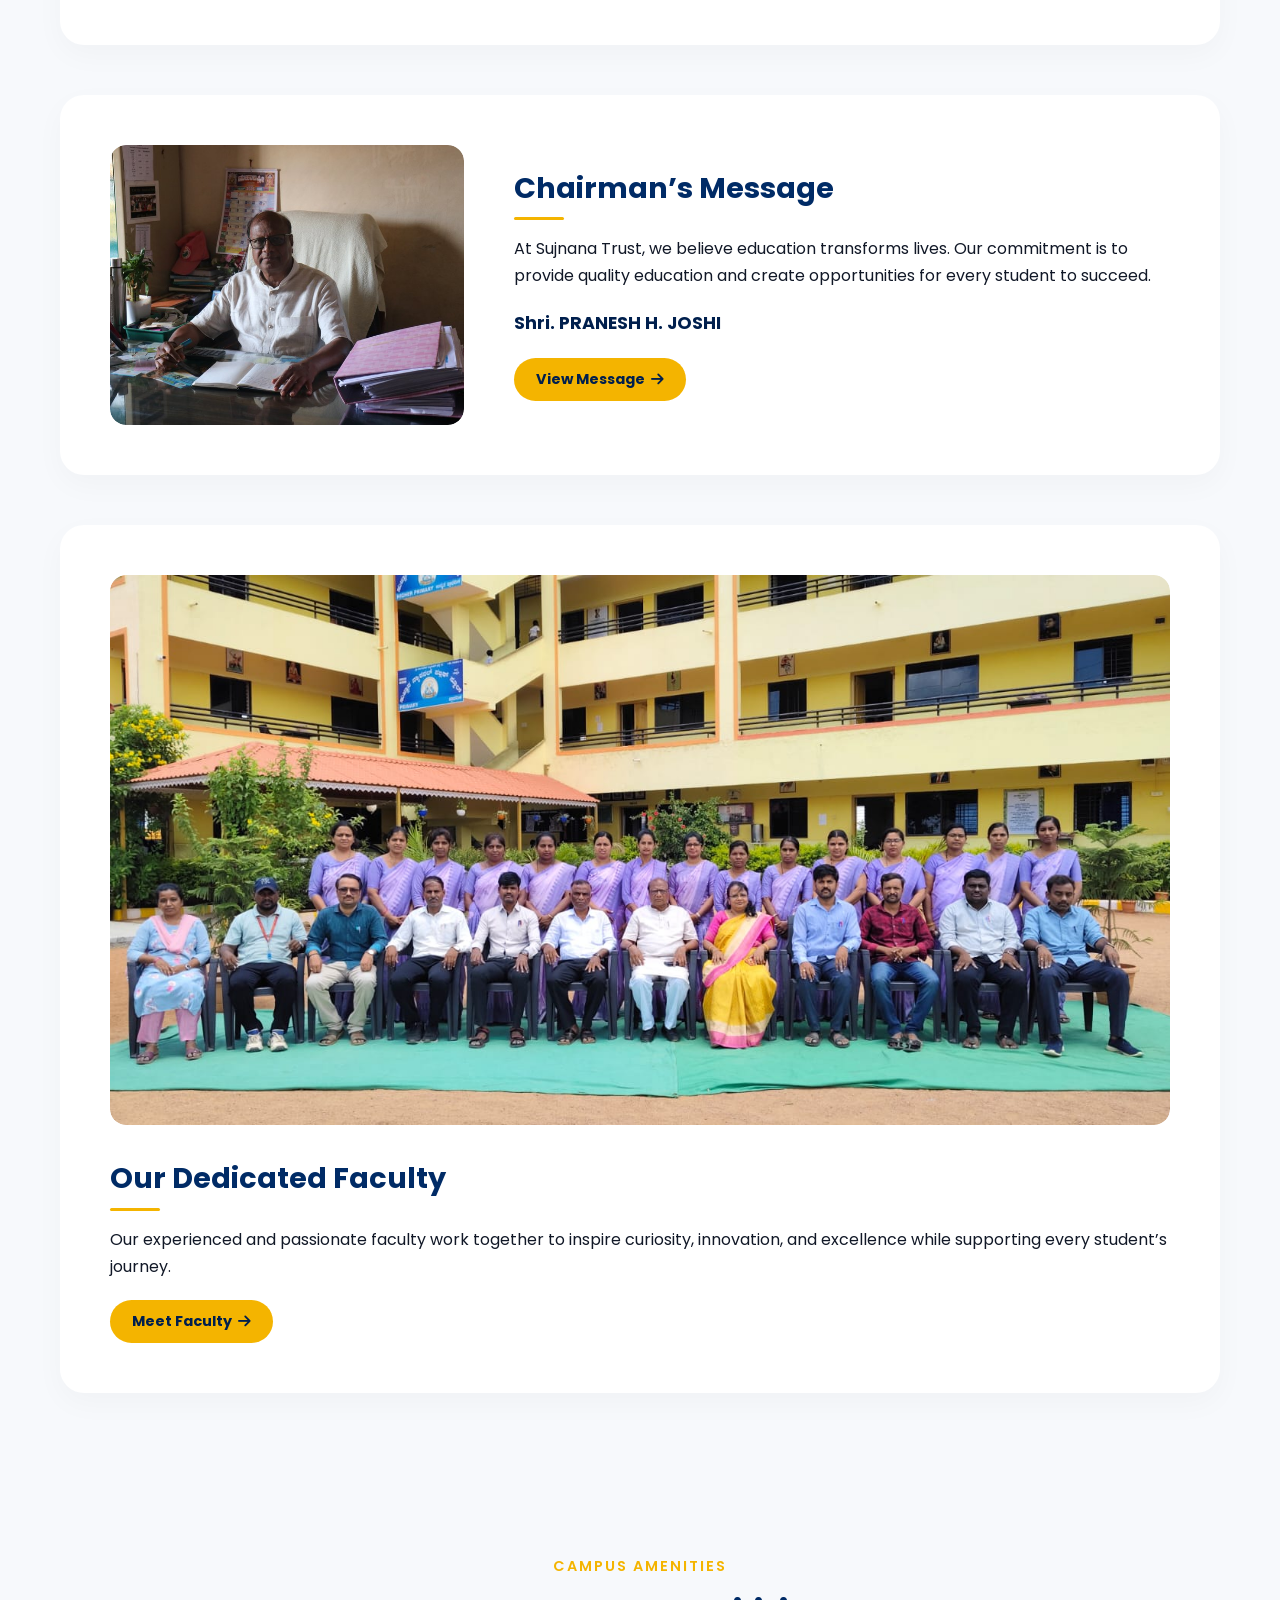
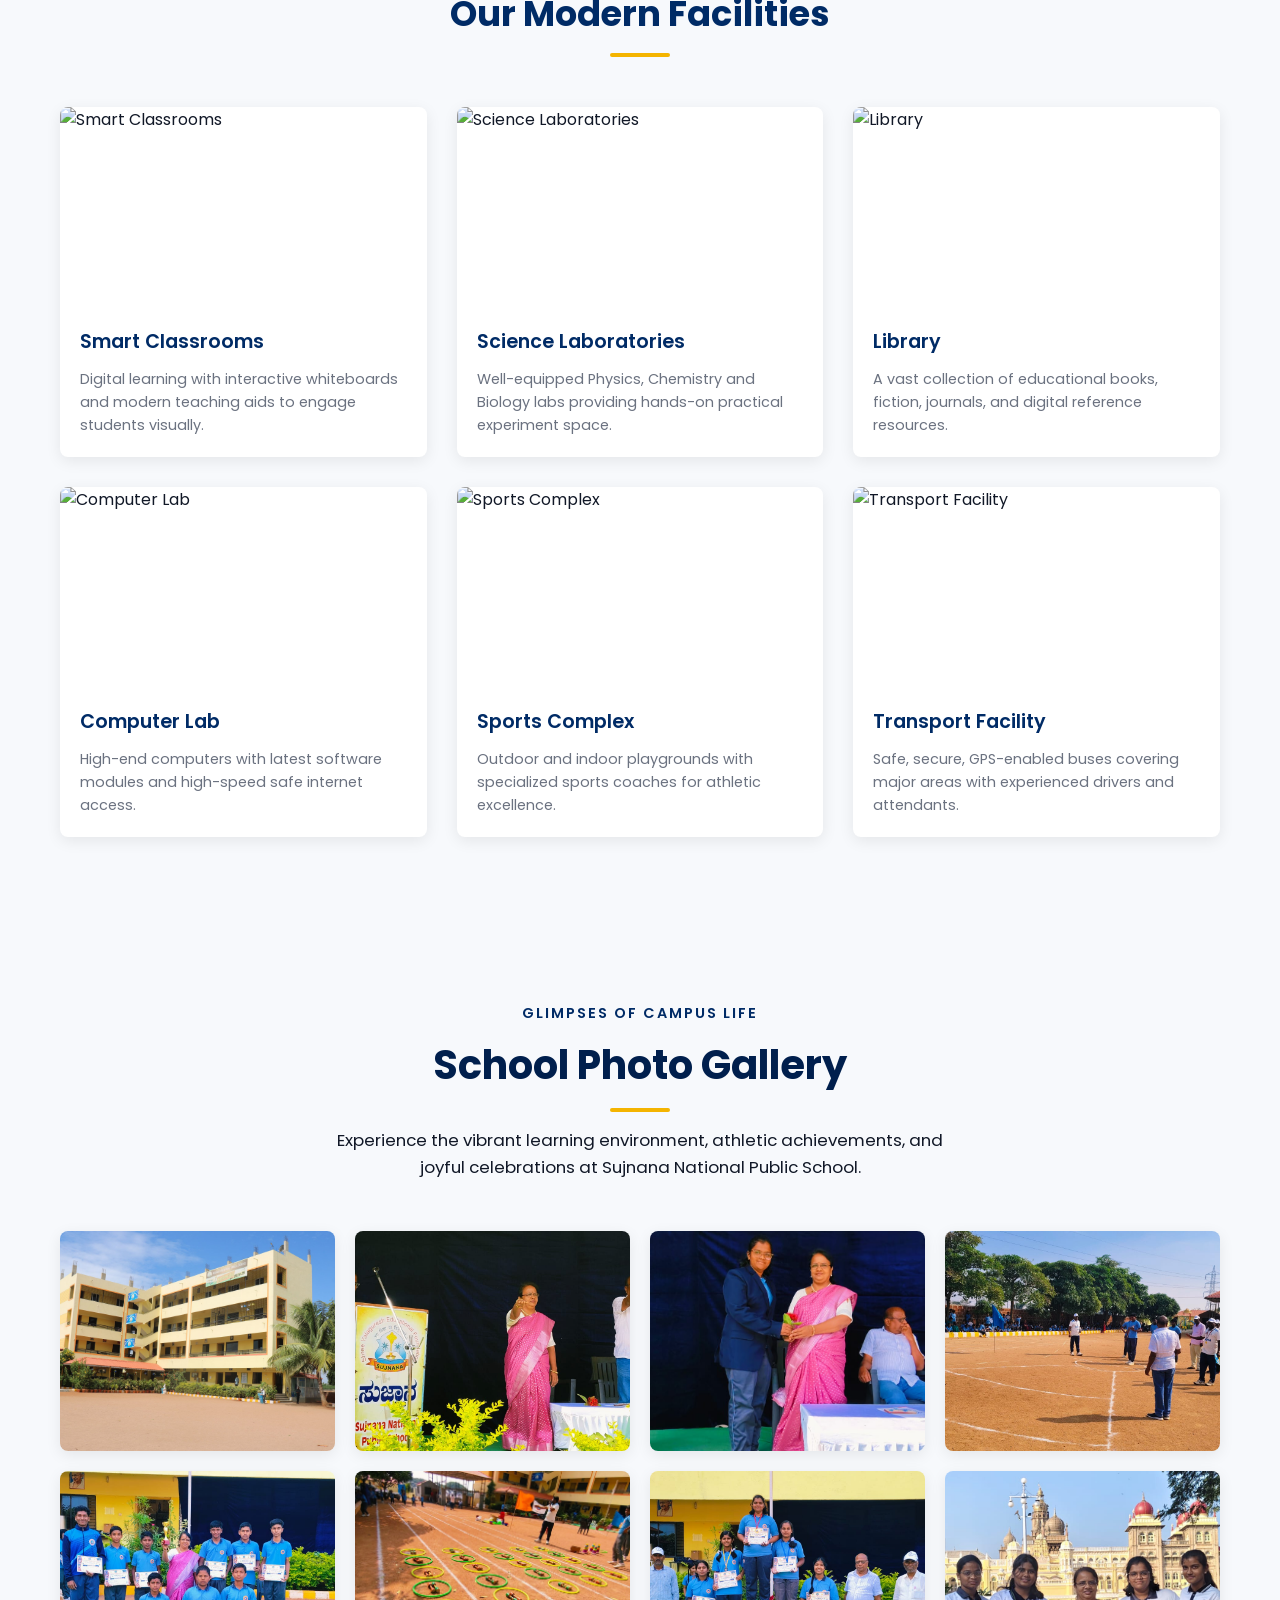
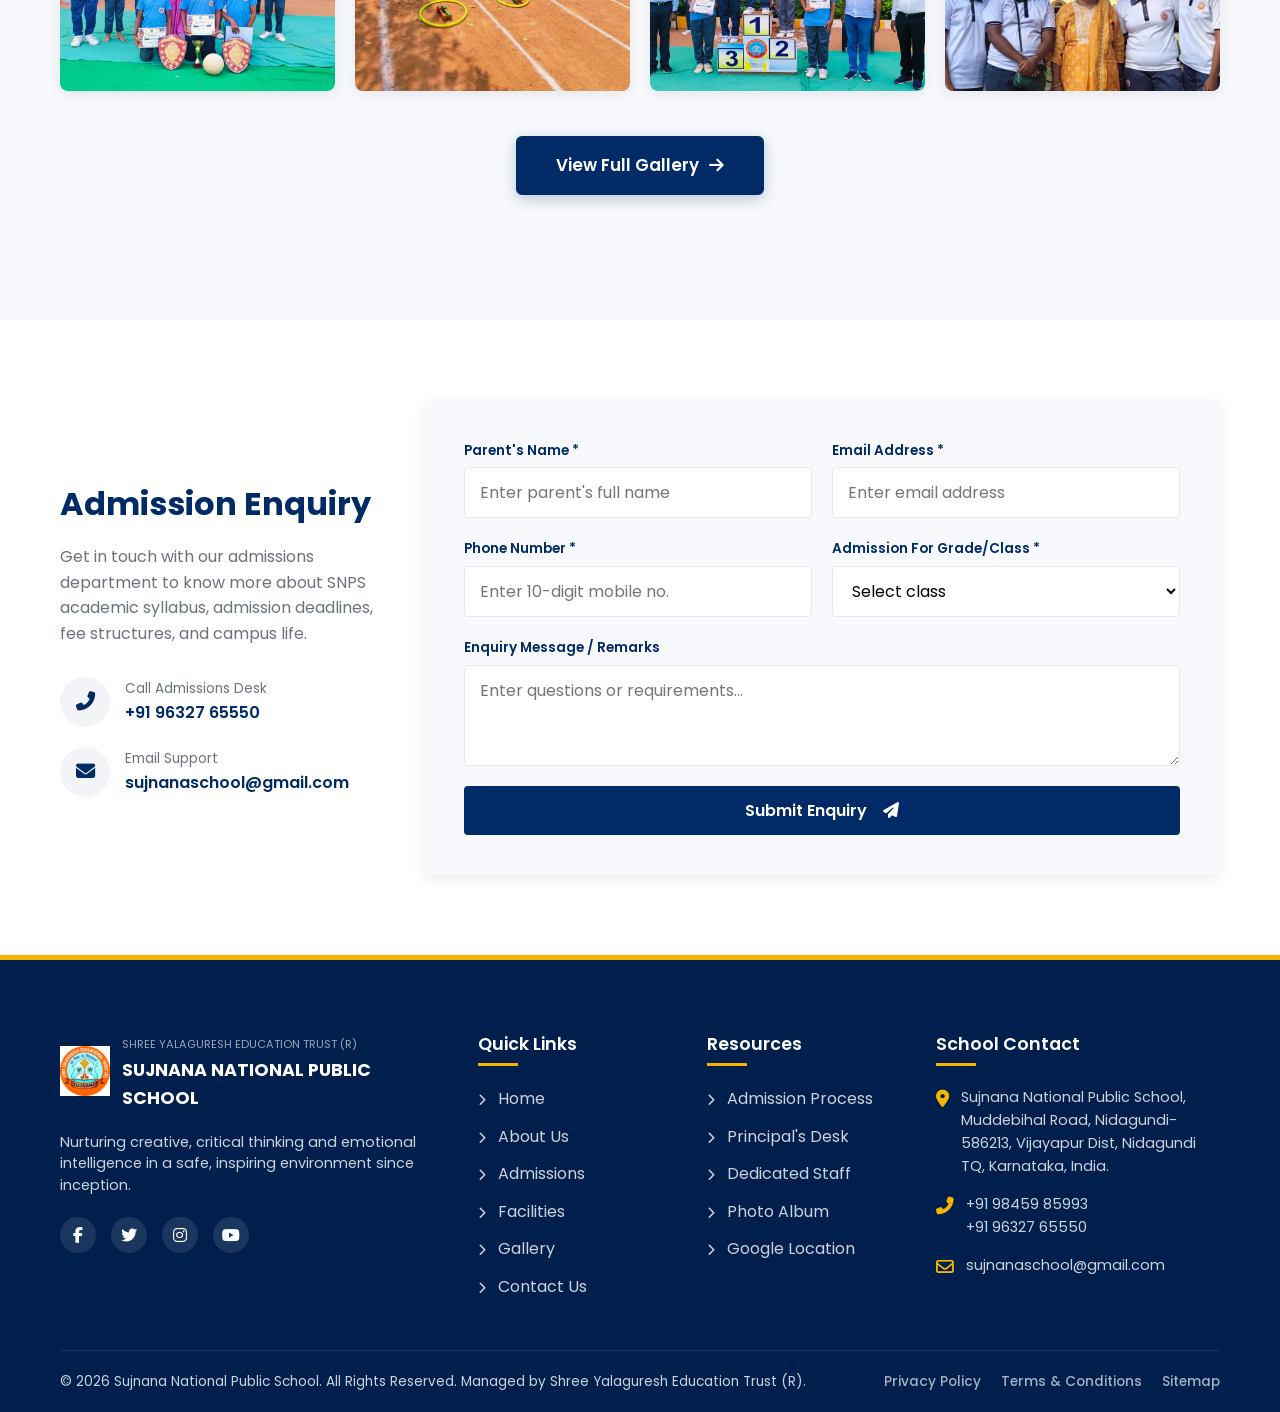
==== commit 22bc255b: "Hide achievements page and section, remove news-events page, add favicon, and update school address" ====
--- a/index.html
+++ b/index.html
@@ -19,11 +19,15 @@
   <link rel="stylesheet" href="https://cdnjs.cloudflare.com/ajax/libs/font-awesome/6.4.0/css/all.min.css">
   <!-- Style Sheet -->
   <link rel="stylesheet" href="css/style.css">
+  <!-- Favicon -->
+  <link rel="icon" type="image/jpeg" href="images/logo.jpeg">
+  <link rel="apple-touch-icon" href="images/logo.jpeg">
   <style>
     /* Hero Slider Image Scaling Adjustments (Blur-Fit) ONLY for the first slide on mobile screens */
     @media (max-width: 768px) {
       .hero-slide.gate-slide {
-        background-size: 0 0 !important; /* Hide original background on mobile to prevent double rendering */
+        background-size: 0 0 !important;
+        /* Hide original background on mobile to prevent double rendering */
         background-color: #000;
       }
 
@@ -101,8 +105,10 @@
         <div class="top-socials">
           <a href="#" target="_blank" aria-label="Facebook"><i class="fab fa-facebook-f"></i></a>
           <a href="#" target="_blank" aria-label="Twitter"><i class="fab fa-twitter"></i></a>
-          <a href="https://www.instagram.com/sujna_na/?hl=en" target="_blank" aria-label="Instagram"><i class="fab fa-instagram"></i></a>
-          <a href="https://www.youtube.com/@sujnananationalpublicschoo7425" target="_blank" aria-label="YouTube"><i class="fab fa-youtube"></i></a>
+          <a href="https://www.instagram.com/sujna_na/?hl=en" target="_blank" aria-label="Instagram"><i
+              class="fab fa-instagram"></i></a>
+          <a href="https://www.youtube.com/@sujnananationalpublicschoo7425" target="_blank" aria-label="YouTube"><i
+              class="fab fa-youtube"></i></a>
         </div>
       </div>
     </div>
@@ -125,7 +131,7 @@
             <li><a href="index.html" class="nav-link">Home</a></li>
             <li><a href="about.html" class="nav-link">About Us</a></li>
             <li><a href="facilities.html" class="nav-link">Facilities</a></li>
-            <li><a href="achievements.html" class="nav-link">Achievements</a></li>
+            <!-- <li><a href="achievements.html" class="nav-link">Achievements</a></li> -->
             <li><a href="gallery.html" class="nav-link">Gallery</a></li>
             <li><a href="contact.html" class="nav-link">Contact</a></li>
           </ul>
@@ -153,7 +159,7 @@
       <a href="index.html" class="mobile-link">Home</a>
       <a href="about.html" class="mobile-link">About Us</a>
       <a href="facilities.html" class="mobile-link">Facilities</a>
-      <a href="achievements.html" class="mobile-link">Achievements</a>
+      <!-- <a href="achievements.html" class="mobile-link">Achievements</a> -->
       <a href="gallery.html" class="mobile-link">Gallery</a>
       <a href="contact.html" class="mobile-link">Contact</a>
     </div>
@@ -236,7 +242,7 @@
           </div>
           <div class="topper-info">
             <span class="topper-rank">Rank 2</span>
-            <h3 class="topper-name">Rahul Kulkarni</h3>
+            <h3 class="topper-name">Anusha Mane</h3>
             <p class="topper-percentage" style="color: var(--yellow);">97.8%</p>
           </div>
         </div>
@@ -247,7 +253,7 @@
           </div>
           <div class="topper-info">
             <span class="topper-rank">Rank 3</span>
-            <h3 class="topper-name">Priyanka Joshi</h3>
+            <h3 class="topper-name">Anany Yalawar</h3>
             <p class="topper-percentage" style="color: var(--yellow);">97.2%</p>
           </div>
         </div>
@@ -258,7 +264,7 @@
           </div>
           <div class="topper-info">
             <span class="topper-rank">Rank 4</span>
-            <h3 class="topper-name">Soham K</h3>
+            <h3 class="topper-name">Kirthi Keshapur</h3>
             <p class="topper-percentage" style="color: var(--yellow);">96.8%</p>
           </div>
         </div>
@@ -269,7 +275,7 @@
           </div>
           <div class="topper-info">
             <span class="topper-rank">Rank 5</span>
-            <h3 class="topper-name">Sneha Biradar</h3>
+            <h3 class="topper-name">Anushree Ganachari</h3>
             <p class="topper-percentage" style="color: var(--yellow);">96.5%</p>
           </div>
         </div>
@@ -280,7 +286,7 @@
           </div>
           <div class="topper-info">
             <span class="topper-rank">Rank 5</span>
-            <h3 class="topper-name">Ananya Patil</h3>
+            <h3 class="topper-name"> Wajihataj Khaji</h3>
             <p class="topper-percentage" style="color: var(--yellow);">96.2%</p>
           </div>
         </div>
@@ -320,8 +326,8 @@
     </div>
   </div>
 
-  <!-- Latest News & Events -->
-  <!-- <section class="news-events" id="news">
+  <!-- Latest News & Events-->
+  <section class="news-events" id="news">
     <div class="container">
       <div class="section-title-wrapper">
         <span class="section-subtitle">Announcements</span>
@@ -330,20 +336,22 @@
 
       <div class="events-list">
         <!-- Event 1 -->
-  <!-- <div class="event-row">
+        <div class="event-row">
           <div class="event-date-box">
-            <span class="event-date-day">15</span>
-            <span class="event-date-month">Jun</span>
-          </div>
-          <img src="images/gallery-3.jpg" alt="Sports Meet" class="event-thumbnail">
+            <span class="event-date-day">14</span>
+            <span class="event-date-month">NOV</span>
+          </div>
+          <img src="images/gallery-3.jpg" Children's Day Meet" class="event-thumbnail">
           <div class="event-details">
-            <h3 class="event-title">Annual Sports Day Meet 2026</h3>
-            <p class="event-desc">Students showcased their sporting talents in various track and field events with high
-              enthusiasm and school spirit. Winners were honored with gold medals.</p>
-          </div>
-        </div>
-        <!--  Event 2 -->
-  <!-- <div class="event-row">
+            <h3 class="event-title">Children's Day</h3>
+            <p class="event-desc">A school festival is a lively annual celebration where students showcase their talents
+              in music, dance, drama, art, and sports. The campus is decorated with colorful banners, and the event
+              usually features stage performances, interactive game stalls, exhibitions, and food booths. It brings
+              students, teachers, and parents together for a day of fun, creativity, and school spirit.</p>
+          </div>
+        </div>
+        <!-- Event 2
+        <div class="event-row">
           <div class="event-date-box">
             <span class="event-date-day">05</span>
             <span class="event-date-month">Jun</span>
@@ -354,9 +362,9 @@
             <p class="event-desc">The school Eco-club organized a tree plantation drive around the campus and awareness
               speeches to encourage sustainable habits among students.</p>
           </div>
-        </div> -->
-  <!-- Event 3 -->
-  <!-- <div class="event-row">
+        </div>
+        Event 3
+        <div class="event-row">
           <div class="event-date-box">
             <span class="event-date-day">28</span>
             <span class="event-date-month">May</span>
@@ -367,17 +375,13 @@
             <p class="event-desc">Young innovators from classes 6 to 10 demonstrated creative science models and
               interactive experiments for visiting parents and guests.</p>
           </div>
-        </div>
-      </div>
-
-      <div class="view-all-wrapper">
-        <a href="news-events.html" class="view-all-link">View All School Events <i class="fas fa-arrow-right"></i></a>
-      </div> 
-    </div> 
-  </section> -->
-
-  <!-- Proud Achievements -->
-  <section class="achievements" id="achievements">
+        </div> -->
+      </div>
+    </div>
+  </section>
+
+  <!-- Proud Achievements (hidden while in progress) -->
+  <section class="achievements" id="achievements" hidden style="display: none;">
     <div class="container">
       <div class="section-title-wrapper">
         <span class="section-subtitle">Our Pride</span>
@@ -406,7 +410,8 @@
           <div class="achievement-content">
             <div class="achievement-icon-badge"><i class="fas fa-graduation-cap"></i></div>
             <h3 class="achievement-title">100% Passing SSLC Results</h3>
-            <p class="achievement-desc">SNPS achieved 100% passing rates in the class 10 board exams with more than 20
+            <p class="achievement-desc">SNPS achieved 100% passing rates in the class 10 board exams with more
+              than 20
               students securing top distinctions.</p>
           </div>
         </div>
@@ -418,7 +423,8 @@
           <div class="achievement-content">
             <div class="achievement-icon-badge"><i class="fas fa-palette"></i></div>
             <h3 class="achievement-title">National Painting Gold Medal</h3>
-            <p class="achievement-desc">Pranav K. from Grade 9 won the gold medal in the prestigious national painting
+            <p class="achievement-desc">Pranav K. from Grade 9 won the gold medal in the prestigious national
+              painting
               and talent competition.</p>
           </div>
         </div>
@@ -430,7 +436,8 @@
           <div class="achievement-content">
             <div class="achievement-icon-badge"><i class="fas fa-desktop"></i></div>
             <h3 class="achievement-title">District Cyber Olympiad</h3>
-            <p class="achievement-desc">Our students bagged top 3 ranks in the district information technology quiz
+            <p class="achievement-desc">Our students bagged top 3 ranks in the district information technology
+              quiz
               competition and Cyber Olympiad.</p>
           </div>
         </div>
@@ -461,7 +468,8 @@
             <div class="achievement-content">
               <div class="achievement-icon-badge"><i class="fas fa-graduation-cap"></i></div>
               <h3 class="achievement-title">100% Passing SSLC Results</h3>
-              <p class="achievement-desc">SNPS achieved 100% passing rates in the class 10 board exams with more than 20
+              <p class="achievement-desc">SNPS achieved 100% passing rates in the class 10 board exams with more
+                than 20
                 students securing top distinctions.</p>
             </div>
           </div>
@@ -475,7 +483,8 @@
             <div class="achievement-content">
               <div class="achievement-icon-badge"><i class="fas fa-palette"></i></div>
               <h3 class="achievement-title">National Painting Gold Medal</h3>
-              <p class="achievement-desc">Pranav K. from Grade 9 won the gold medal in the prestigious national painting
+              <p class="achievement-desc">Pranav K. from Grade 9 won the gold medal in the prestigious national
+                painting
                 and talent competition.</p>
             </div>
           </div>
@@ -489,7 +498,8 @@
             <div class="achievement-content">
               <div class="achievement-icon-badge"><i class="fas fa-desktop"></i></div>
               <h3 class="achievement-title">District Cyber Olympiad</h3>
-              <p class="achievement-desc">Our students bagged top 3 ranks in the district information technology quiz
+              <p class="achievement-desc">Our students bagged top 3 ranks in the district information technology
+                quiz
                 competition and Cyber Olympiad.</p>
             </div>
           </div>
@@ -526,7 +536,8 @@
           <div class="leadership-block-content">
             <h3 class="leadership-block-title">About Sujnana National Public School</h3>
             <p class="leadership-block-para">Sujnana National Public School is dedicated to nurturing young minds
-              through academic excellence, values, discipline, innovation, and holistic development. We aim to create
+              through academic excellence, values, discipline, innovation, and holistic development. We aim to
+              create
               confident learners and responsible future leaders in a safe and inspiring environment.</p>
             <a href="about.html" class="btn-yellow-sm">Learn More <i class="fas fa-arrow-right"></i></a>
           </div>
@@ -558,7 +569,8 @@
           </div>
           <div class="leadership-block-content">
             <h3 class="leadership-block-title">Chairman’s Message</h3>
-            <p class="leadership-block-para">At Sujnana Trust, we believe education transforms lives. Our commitment is
+            <p class="leadership-block-para">At Sujnana Trust, we believe education transforms lives. Our
+              commitment is
               to provide quality education and create opportunities for every student to succeed.</p>
             <span class="leadership-block-name">Shri. PRANESH H. JOSHI</span>
             <a href="about.html#chairman" class="btn-yellow-sm">View Message <i class="fas fa-arrow-right"></i></a>
@@ -572,7 +584,8 @@
           </div>
           <div class="leadership-block-full-content">
             <h3 class="leadership-block-title">Our Dedicated Faculty</h3>
-            <p class="leadership-block-para">Our experienced and passionate faculty work together to inspire curiosity,
+            <p class="leadership-block-para">Our experienced and passionate faculty work together to inspire
+              curiosity,
               innovation, and excellence while supporting every student’s journey.</p>
             <a href="about.html#team" class="btn-yellow-sm">Meet Faculty <i class="fas fa-arrow-right"></i></a>
           </div>
@@ -597,7 +610,8 @@
           <img src="images/facility-1.jpg" alt="Smart Classrooms" class="facility-home-img">
           <div class="facility-home-info">
             <h3 class="facility-home-title">Smart Classrooms</h3>
-            <p class="facility-home-desc">Digital learning with interactive whiteboards and modern teaching aids to
+            <p class="facility-home-desc">Digital learning with interactive whiteboards and modern teaching aids
+              to
               engage students visually.</p>
           </div>
         </div>
@@ -606,7 +620,8 @@
           <img src="images/facility-2.jpg" alt="Science Laboratories" class="facility-home-img">
           <div class="facility-home-info">
             <h3 class="facility-home-title">Science Laboratories</h3>
-            <p class="facility-home-desc">Well-equipped Physics, Chemistry and Biology labs providing hands-on practical
+            <p class="facility-home-desc">Well-equipped Physics, Chemistry and Biology labs providing hands-on
+              practical
               experiment space.</p>
           </div>
         </div>
@@ -624,7 +639,8 @@
           <img src="images/facility-3.jpg" alt="Computer Lab" class="facility-home-img">
           <div class="facility-home-info">
             <h3 class="facility-home-title">Computer Lab</h3>
-            <p class="facility-home-desc">High-end computers with latest software modules and high-speed safe internet
+            <p class="facility-home-desc">High-end computers with latest software modules and high-speed safe
+              internet
               access.</p>
           </div>
         </div>
@@ -633,7 +649,8 @@
           <img src="images/facility-5.jpg" alt="Sports Complex" class="facility-home-img">
           <div class="facility-home-info">
             <h3 class="facility-home-title">Sports Complex</h3>
-            <p class="facility-home-desc">Outdoor and indoor playgrounds with specialized sports coaches for athletic
+            <p class="facility-home-desc">Outdoor and indoor playgrounds with specialized sports coaches for
+              athletic
               excellence.</p>
           </div>
         </div>
@@ -642,7 +659,8 @@
           <img src="images/facility-6.jpg" alt="Transport Facility" class="facility-home-img">
           <div class="facility-home-info">
             <h3 class="facility-home-title">Transport Facility</h3>
-            <p class="facility-home-desc">Safe, secure, GPS-enabled buses covering major areas with experienced drivers
+            <p class="facility-home-desc">Safe, secure, GPS-enabled buses covering major areas with experienced
+              drivers
               and attendants.</p>
           </div>
         </div>
@@ -655,7 +673,8 @@
           <img src="images/facility-1.jpg" alt="Smart Classrooms" class="facility-home-img">
           <div class="facility-home-info">
             <h3 class="facility-home-title">Smart Classrooms</h3>
-            <p class="facility-home-desc">Digital learning with interactive whiteboards and modern teaching aids to
+            <p class="facility-home-desc">Digital learning with interactive whiteboards and modern teaching aids
+              to
               engage students visually.</p>
           </div>
         </div>
@@ -664,7 +683,8 @@
           <img src="images/facility-2.jpg" alt="Science Laboratories" class="facility-home-img">
           <div class="facility-home-info">
             <h3 class="facility-home-title">Science Laboratories</h3>
-            <p class="facility-home-desc">Well-equipped Physics, Chemistry and Biology labs providing hands-on practical
+            <p class="facility-home-desc">Well-equipped Physics, Chemistry and Biology labs providing hands-on
+              practical
               experiment space.</p>
           </div>
         </div>
@@ -682,7 +702,8 @@
           <img src="images/facility-3.jpg" alt="Computer Lab" class="facility-home-img">
           <div class="facility-home-info">
             <h3 class="facility-home-title">Computer Lab</h3>
-            <p class="facility-home-desc">High-end computers with latest software modules and high-speed safe internet
+            <p class="facility-home-desc">High-end computers with latest software modules and high-speed safe
+              internet
               access.</p>
           </div>
         </div>
@@ -691,7 +712,8 @@
           <img src="images/facility-5.jpg" alt="Sports Complex" class="facility-home-img">
           <div class="facility-home-info">
             <h3 class="facility-home-title">Sports Complex</h3>
-            <p class="facility-home-desc">Outdoor and indoor playgrounds with specialized sports coaches for athletic
+            <p class="facility-home-desc">Outdoor and indoor playgrounds with specialized sports coaches for
+              athletic
               excellence.</p>
           </div>
         </div>
@@ -700,7 +722,8 @@
           <img src="images/facility-6.jpg" alt="Transport Facility" class="facility-home-img">
           <div class="facility-home-info">
             <h3 class="facility-home-title">Transport Facility</h3>
-            <p class="facility-home-desc">Safe, secure, GPS-enabled buses covering major areas with experienced drivers
+            <p class="facility-home-desc">Safe, secure, GPS-enabled buses covering major areas with experienced
+              drivers
               and attendants.</p>
           </div>
         </div>
@@ -727,9 +750,15 @@
   <section class="gallery-preview-home" id="gallery-preview" style="padding: 85px 0; background-color: var(--light);">
     <div class="container">
       <div class="section-header" style="text-align: center; margin-bottom: 50px;">
-        <span class="section-subtitle" style="color: var(--primary); font-weight: 600; text-transform: uppercase; letter-spacing: 2px; font-size: 0.9rem; display: block; margin-bottom: 8px;">Glimpses of Campus Life</span>
-        <h2 class="section-title" style="font-size: 2.5rem; color: var(--dark); margin-bottom: 15px;">School Photo Gallery</h2>
-        <p style="color: var(--text); max-width: 650px; margin: 0 auto; font-size: 1.05rem;">Experience the vibrant learning environment, athletic achievements, and joyful celebrations at Sujnana National Public School.</p>
+        <span class="section-subtitle"
+          style="color: var(--primary); font-weight: 600; text-transform: uppercase; letter-spacing: 2px; font-size: 0.9rem; display: block; margin-bottom: 8px;">Glimpses
+          of Campus Life</span>
+        <h2 class="section-title" style="font-size: 2.5rem; color: var(--dark); margin-bottom: 15px;">School Photo
+          Gallery</h2>
+        <p style="color: var(--text); max-width: 650px; margin: 0 auto; font-size: 1.05rem;">Experience the
+          vibrant
+          learning environment, athletic achievements, and joyful celebrations at Sujnana National Public School.
+        </p>
       </div>
 
       <div class="photo-gallery-grid">
@@ -768,7 +797,8 @@
       </div>
 
       <div class="gallery-cta" style="margin-top: 45px; text-align: center;">
-        <a href="gallery.html" class="btn-primary" style="display: inline-flex; align-items: center; gap: 10px; padding: 14px 38px; font-size: 1.05rem; font-weight: 600; border-radius: 6px; box-shadow: 0 4px 15px rgba(0, 43, 102, 0.25); text-decoration: none;">
+        <a href="gallery.html" class="btn-primary"
+          style="display: inline-flex; align-items: center; gap: 10px; padding: 14px 38px; font-size: 1.05rem; font-weight: 600; border-radius: 6px; box-shadow: 0 4px 15px rgba(0, 43, 102, 0.25); text-decoration: none;">
           View Full Gallery <i class="fas fa-arrow-right"></i>
         </a>
       </div>
@@ -782,7 +812,8 @@
       <div class="enquiry-container">
         <div class="enquiry-info">
           <h3>Admission Enquiry</h3>
-          <p>Get in touch with our admissions department to know more about SNPS academic syllabus, admission deadlines,
+          <p>Get in touch with our admissions department to know more about SNPS academic syllabus, admission
+            deadlines,
             fee structures, and campus life.</p>
           <div class="enquiry-contacts">
             <div class="enquiry-contact-card">
@@ -804,21 +835,25 @@
 
         <div class="enquiry-form-wrapper">
           <form id="enquiryForm" novalidate>
-            <div id="enquiryFormStatus" class="form-status-alert" style="display: none; grid-column: 1 / -1;"></div>
+            <div id="enquiryFormStatus" class="form-status-alert" style="display: none; grid-column: 1 / -1;">
+            </div>
             <div class="form-grid">
               <div class="form-group">
                 <label for="enqName" class="form-label">Parent's Name *</label>
-                <input type="text" id="enqName" name="name" class="form-input" placeholder="Enter parent's full name" required>
+                <input type="text" id="enqName" name="name" class="form-input" placeholder="Enter parent's full name"
+                  required>
                 <span class="error-message"></span>
               </div>
               <div class="form-group">
                 <label for="enqEmail" class="form-label">Email Address *</label>
-                <input type="email" id="enqEmail" name="email" class="form-input" placeholder="Enter email address" required>
+                <input type="email" id="enqEmail" name="email" class="form-input" placeholder="Enter email address"
+                  required>
                 <span class="error-message"></span>
               </div>
               <div class="form-group">
                 <label for="enqPhone" class="form-label">Phone Number *</label>
-                <input type="tel" id="enqPhone" name="phone" class="form-input" placeholder="Enter 10-digit mobile no." required>
+                <input type="tel" id="enqPhone" name="phone" class="form-input" placeholder="Enter 10-digit mobile no."
+                  required>
                 <span class="error-message"></span>
               </div>
               <div class="form-group">
@@ -847,7 +882,8 @@
                   placeholder="Enter questions or requirements..."></textarea>
               </div>
             </div>
-            <button type="submit" id="enquirySubmitBtn" class="btn-primary" style="width: 100%; justify-content: center;">
+            <button type="submit" id="enquirySubmitBtn" class="btn-primary"
+              style="width: 100%; justify-content: center;">
               <span>Submit Enquiry</span> <i class="fas fa-paper-plane" style="margin-left: 8px;"></i>
             </button>
           </form>
@@ -860,7 +896,8 @@
           <i class="fas fa-headset"></i>
         </div>
         <h3 class="contact-team-title">CONTACT<br><span>OUR TEAM</span></h3>
-        <p class="contact-team-desc">For any queries, support, school information, or assistance, our team is here to
+        <p class="contact-team-desc">For any queries, support, school information, or assistance, our team is here
+          to
           help you.</p>
         <a href="contact.html" class="enquiry-mobile-btn">CONTACT OUR TEAM <i class="fas fa-arrow-right"></i></a>
       </div>
@@ -885,8 +922,10 @@
           <div class="footer-socials">
             <a href="#" target="_blank" aria-label="Facebook"><i class="fab fa-facebook-f"></i></a>
             <a href="#" target="_blank" aria-label="Twitter"><i class="fab fa-twitter"></i></a>
-            <a href="https://www.instagram.com/sujna_na/?hl=en" target="_blank" aria-label="Instagram"><i class="fab fa-instagram"></i></a>
-            <a href="https://www.youtube.com/@sujnananationalpublicschoo7425" target="_blank" aria-label="YouTube"><i class="fab fa-youtube"></i></a>
+            <a href="https://www.instagram.com/sujna_na/?hl=en" target="_blank" aria-label="Instagram"><i
+                class="fab fa-instagram"></i></a>
+            <a href="https://www.youtube.com/@sujnananationalpublicschoo7425" target="_blank" aria-label="YouTube"><i
+                class="fab fa-youtube"></i></a>
           </div>
         </div>
 
@@ -902,8 +941,8 @@
                   style="font-size: 0.75rem; margin-right: 8px;"></i> Admissions</a></li>
             <li><a href="facilities.html"><i class="fas fa-chevron-right"
                   style="font-size: 0.75rem; margin-right: 8px;"></i> Facilities</a></li>
-            <li><a href="achievements.html"><i class="fas fa-chevron-right"
-                  style="font-size: 0.75rem; margin-right: 8px;"></i> Achievements</a></li>
+            <!-- <li><a href="achievements.html"><i class="fas fa-chevron-right"
+                  style="font-size: 0.75rem; margin-right: 8px;"></i> Achievements</a></li> -->
             <li><a href="gallery.html"><i class="fas fa-chevron-right"
                   style="font-size: 0.75rem; margin-right: 8px;"></i> Gallery</a></li>
             <li><a href="contact.html"><i class="fas fa-chevron-right"
@@ -934,7 +973,7 @@
           <div class="footer-contact-info">
             <div class="footer-contact-item">
               <i class="fas fa-map-marker-alt"></i>
-              <span>Sujnana National Public School campus, Muddebihal Road, Bagalkot District, Karnataka, India.</span>
+              <span>Sujnana National Public School, Muddebihal Road, Nidagundi-586213, Vijayapur Dist, Nidagundi TQ, Karnataka, India.</span>
             </div>
             <div class="footer-contact-item">
               <i class="fas fa-phone-alt"></i>
@@ -951,7 +990,8 @@
       <!-- Copyright Bottom -->
       <div class="footer-bottom">
         <div class="footer-bottom-flex">
-          <p>&copy; 2026 Sujnana National Public School. All Rights Reserved. Managed by Shree Yalaguresh Education
+          <p>&copy; 2026 Sujnana National Public School. All Rights Reserved. Managed by Shree Yalaguresh
+            Education
             Trust (R).</p>
           <div class="footer-legal-links">
             <a href="privacy.html" class="footer-legal-link">Privacy Policy</a>
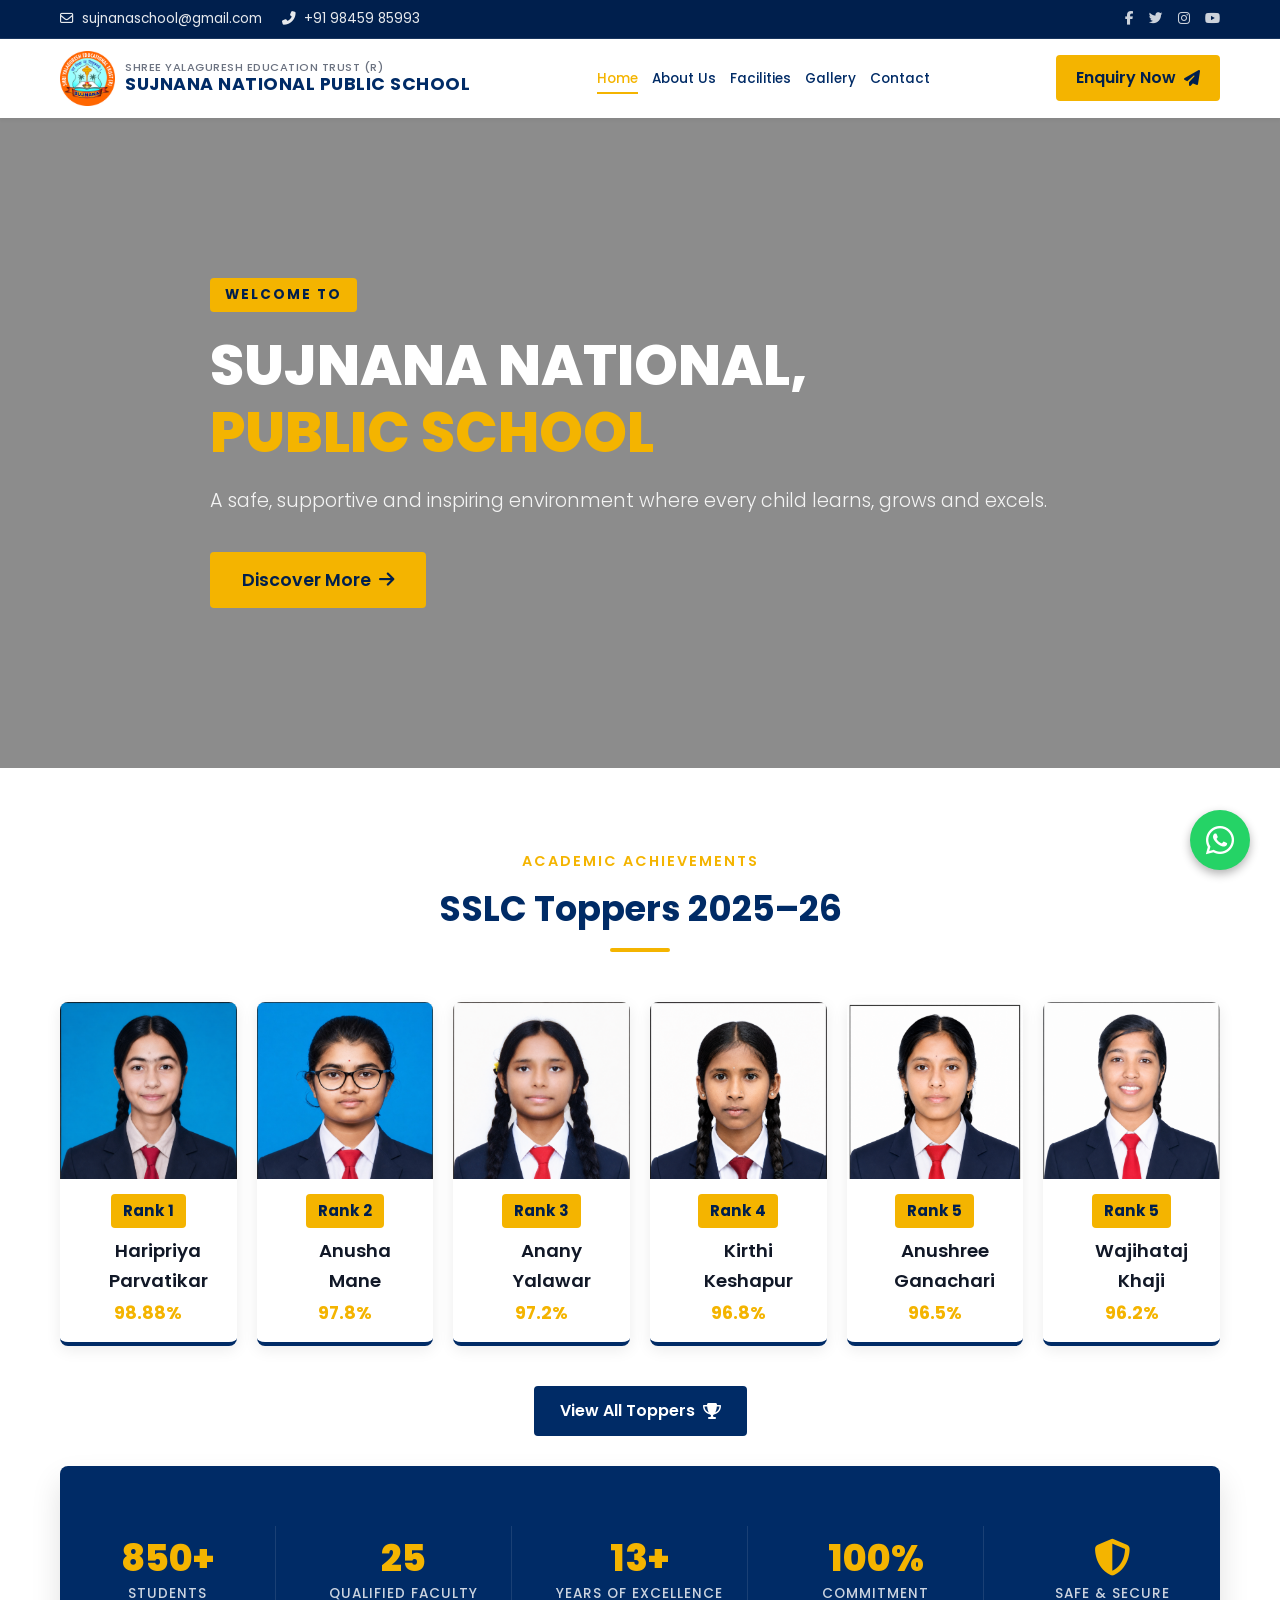
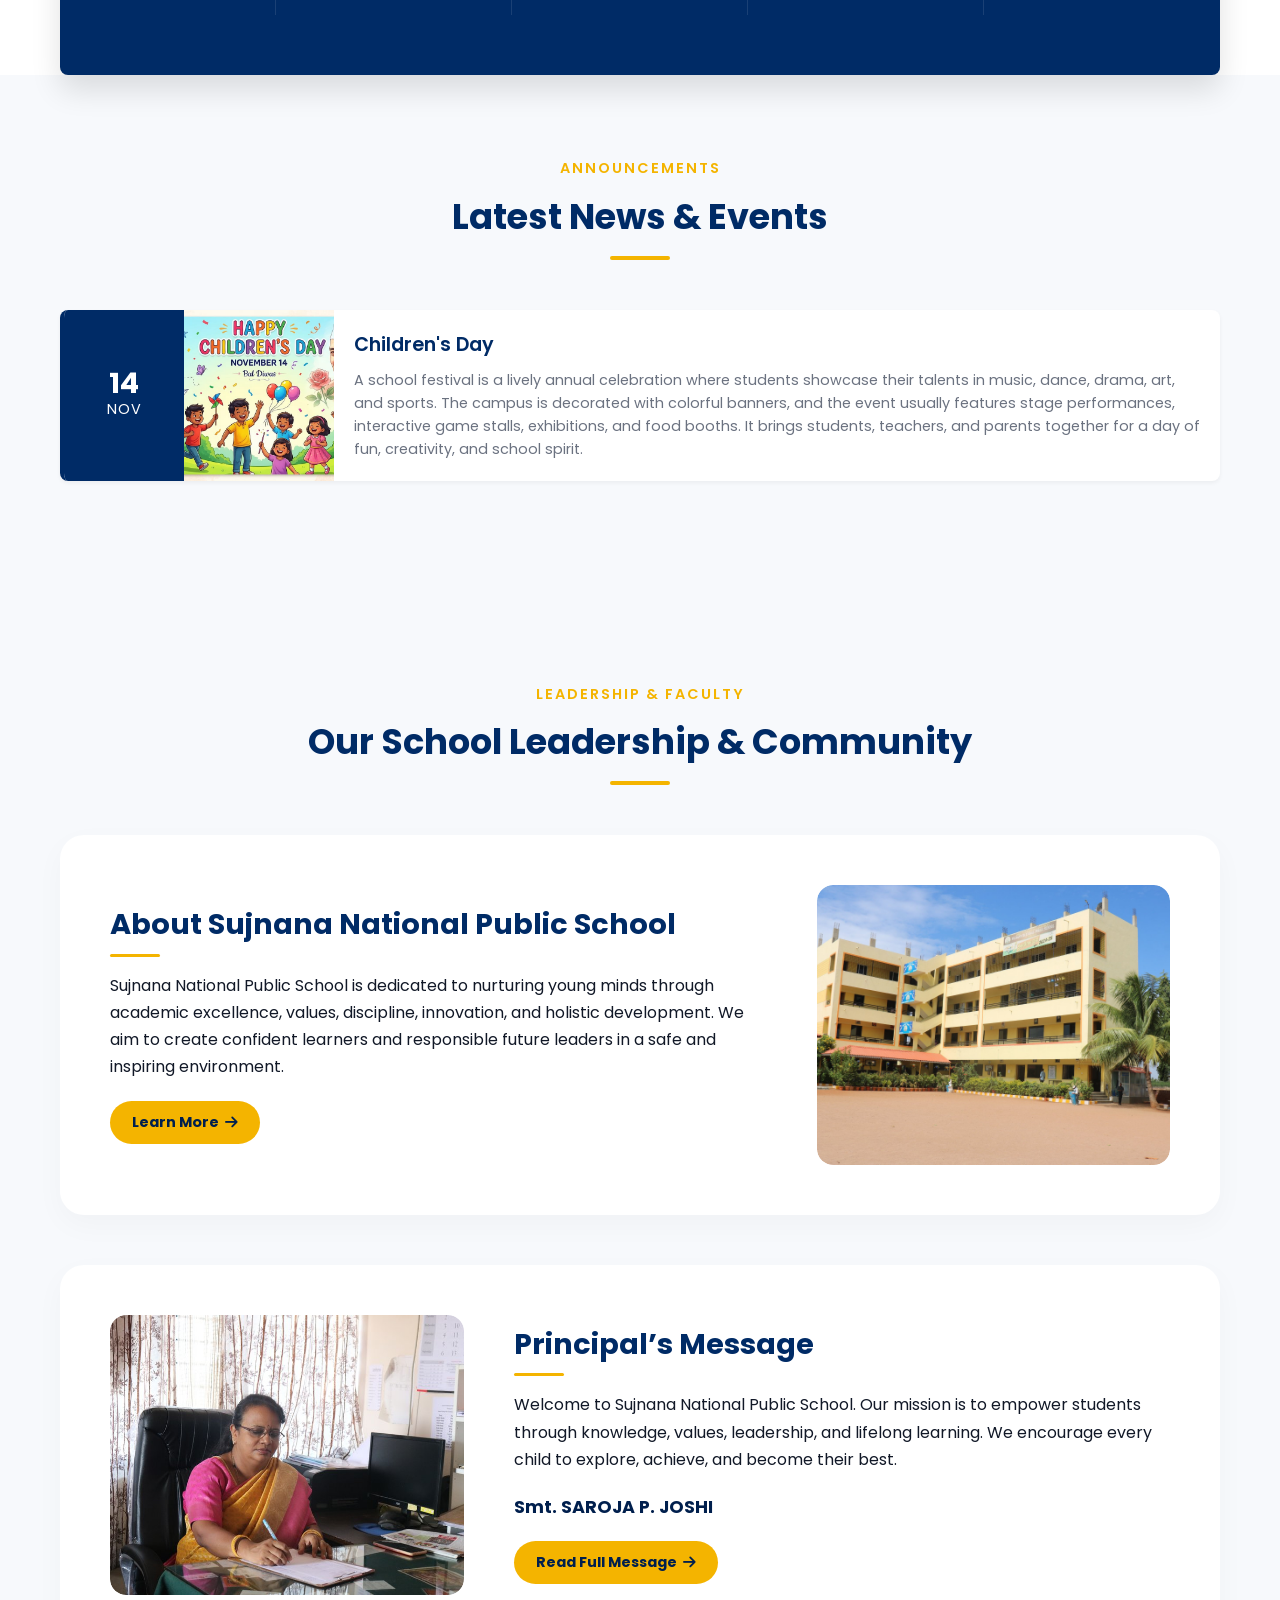
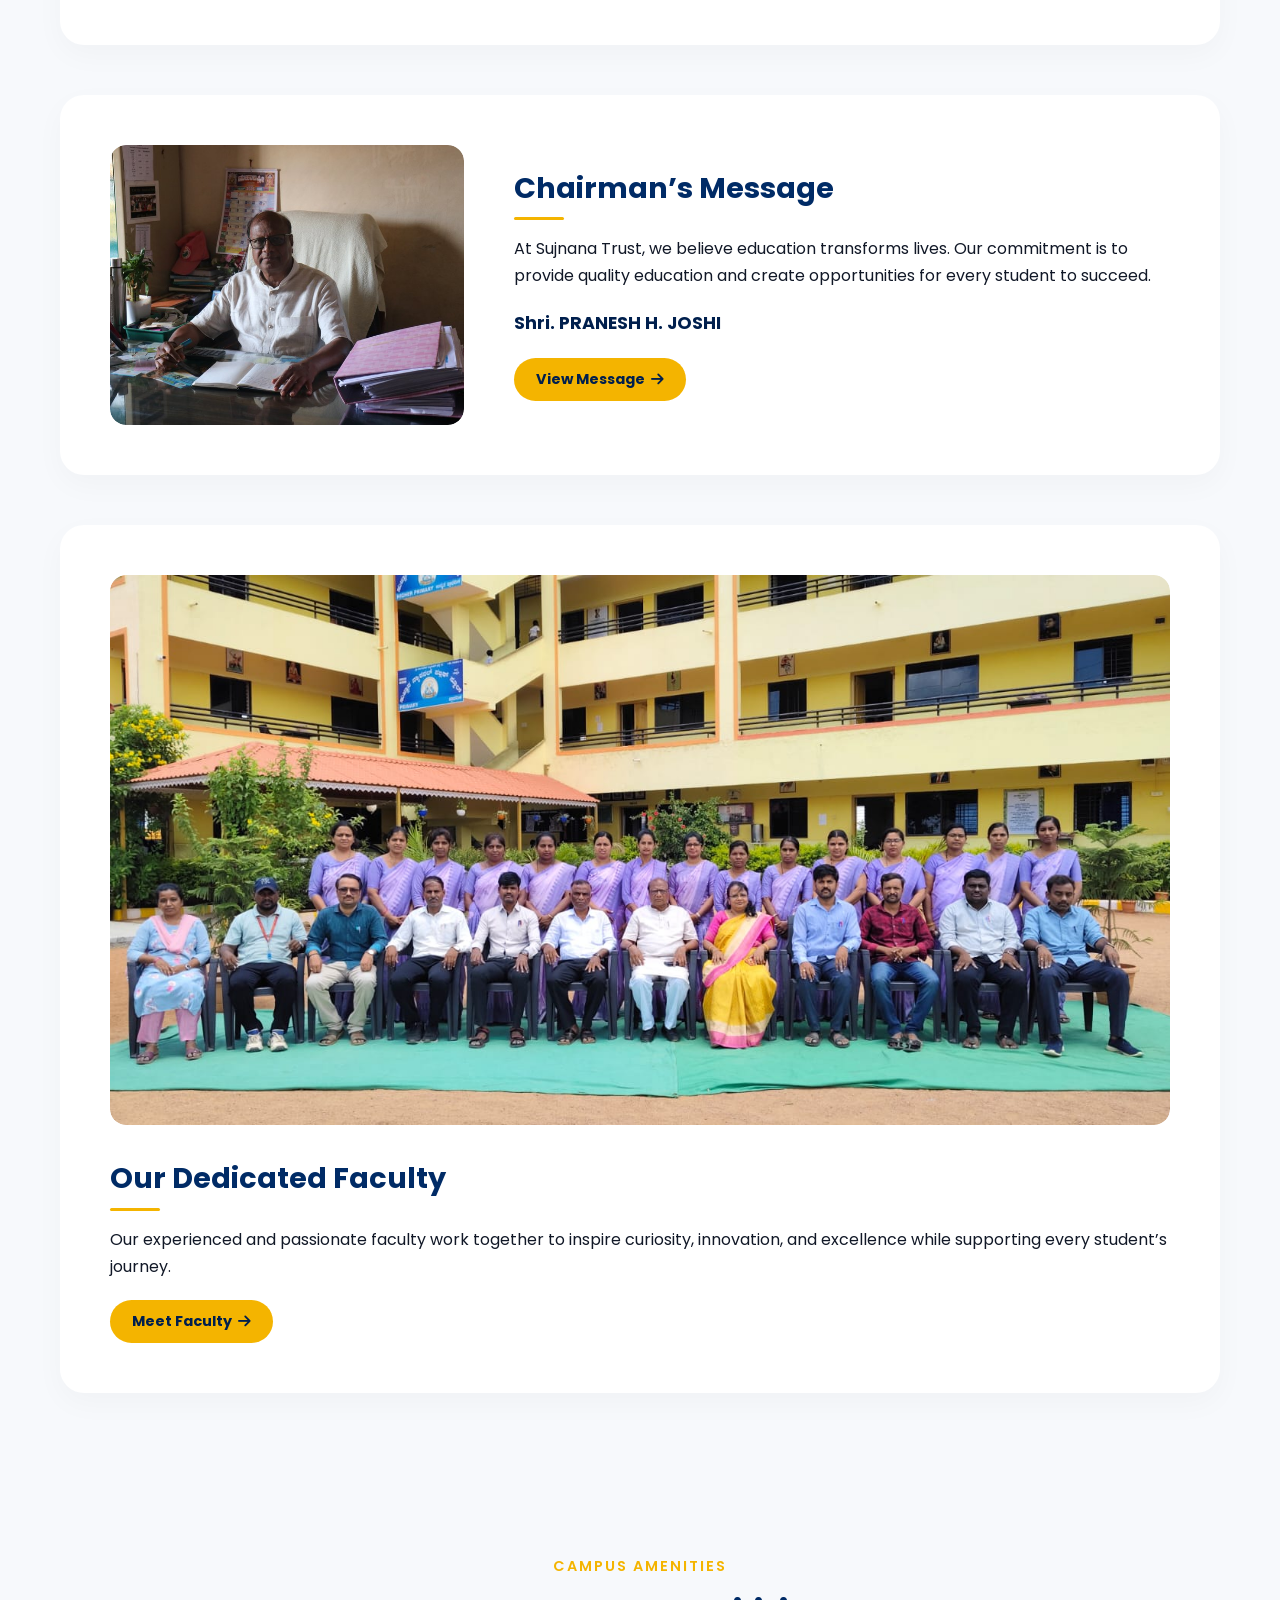
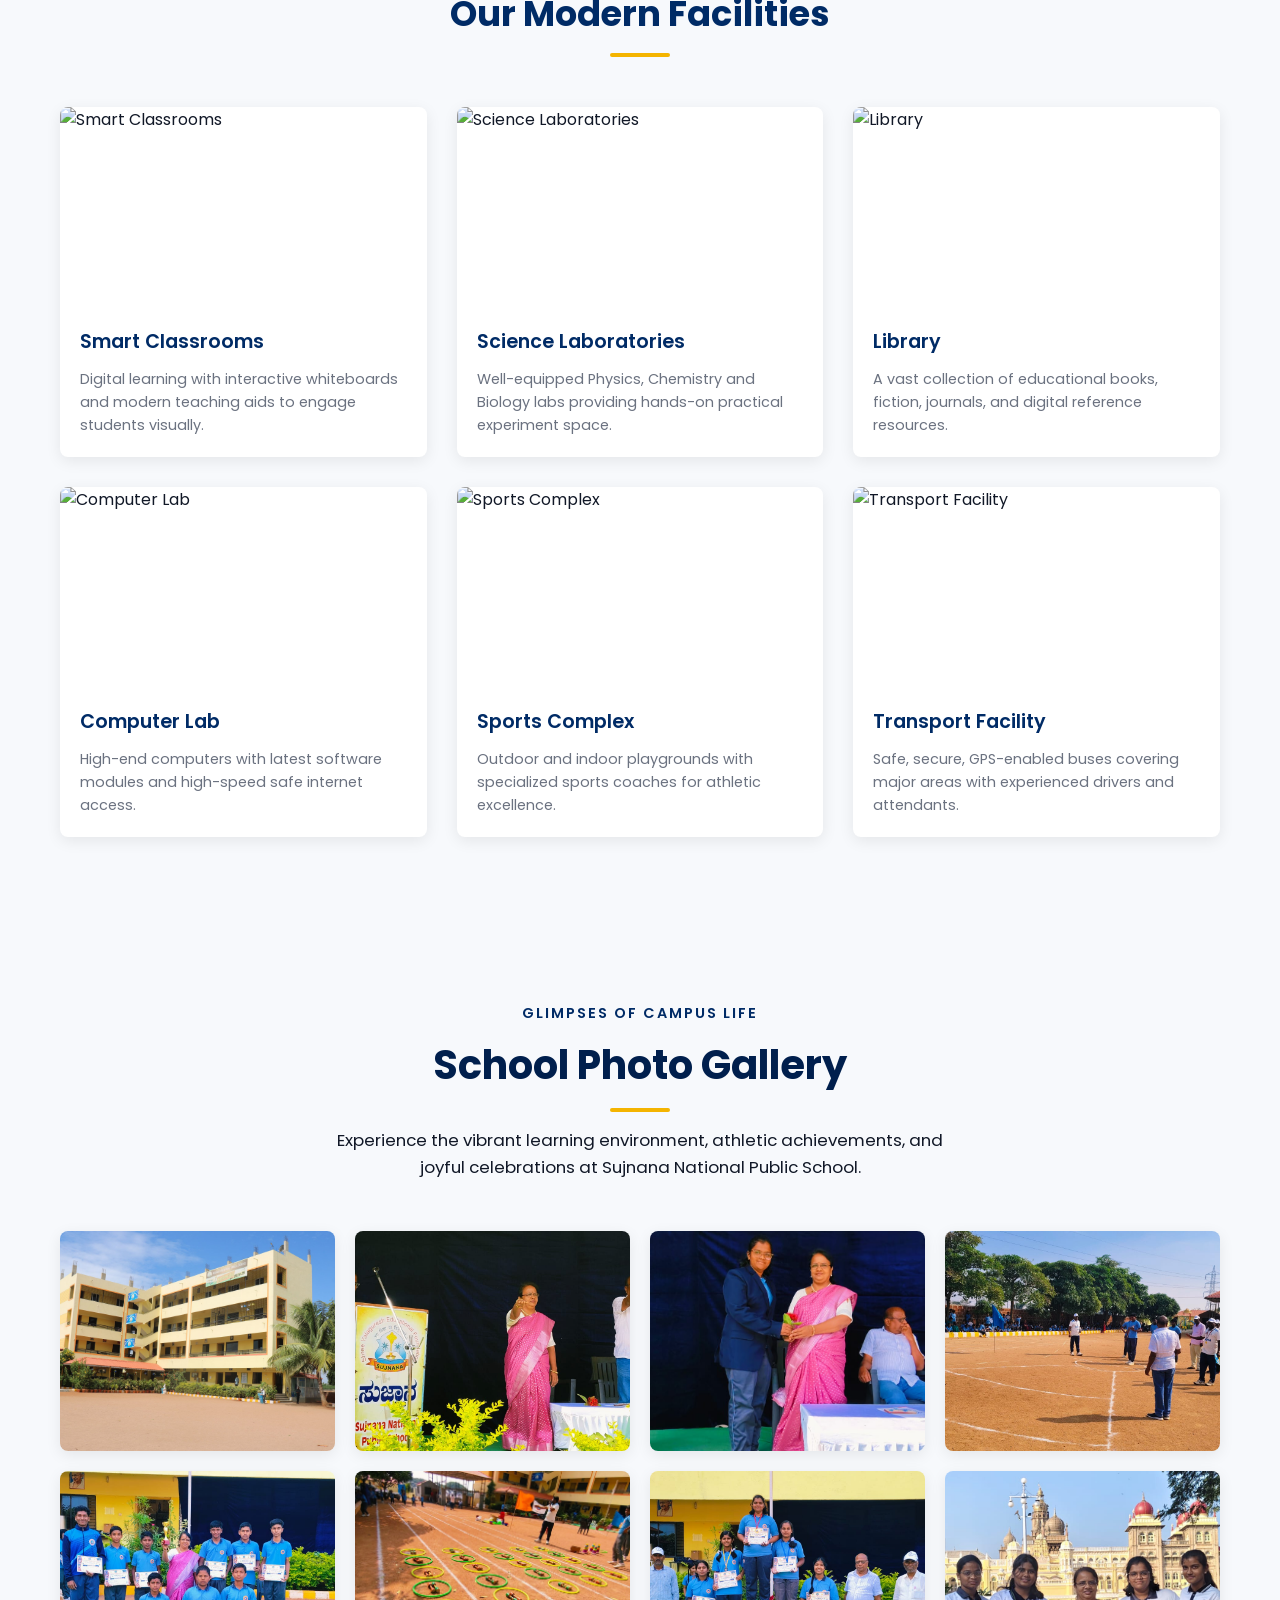
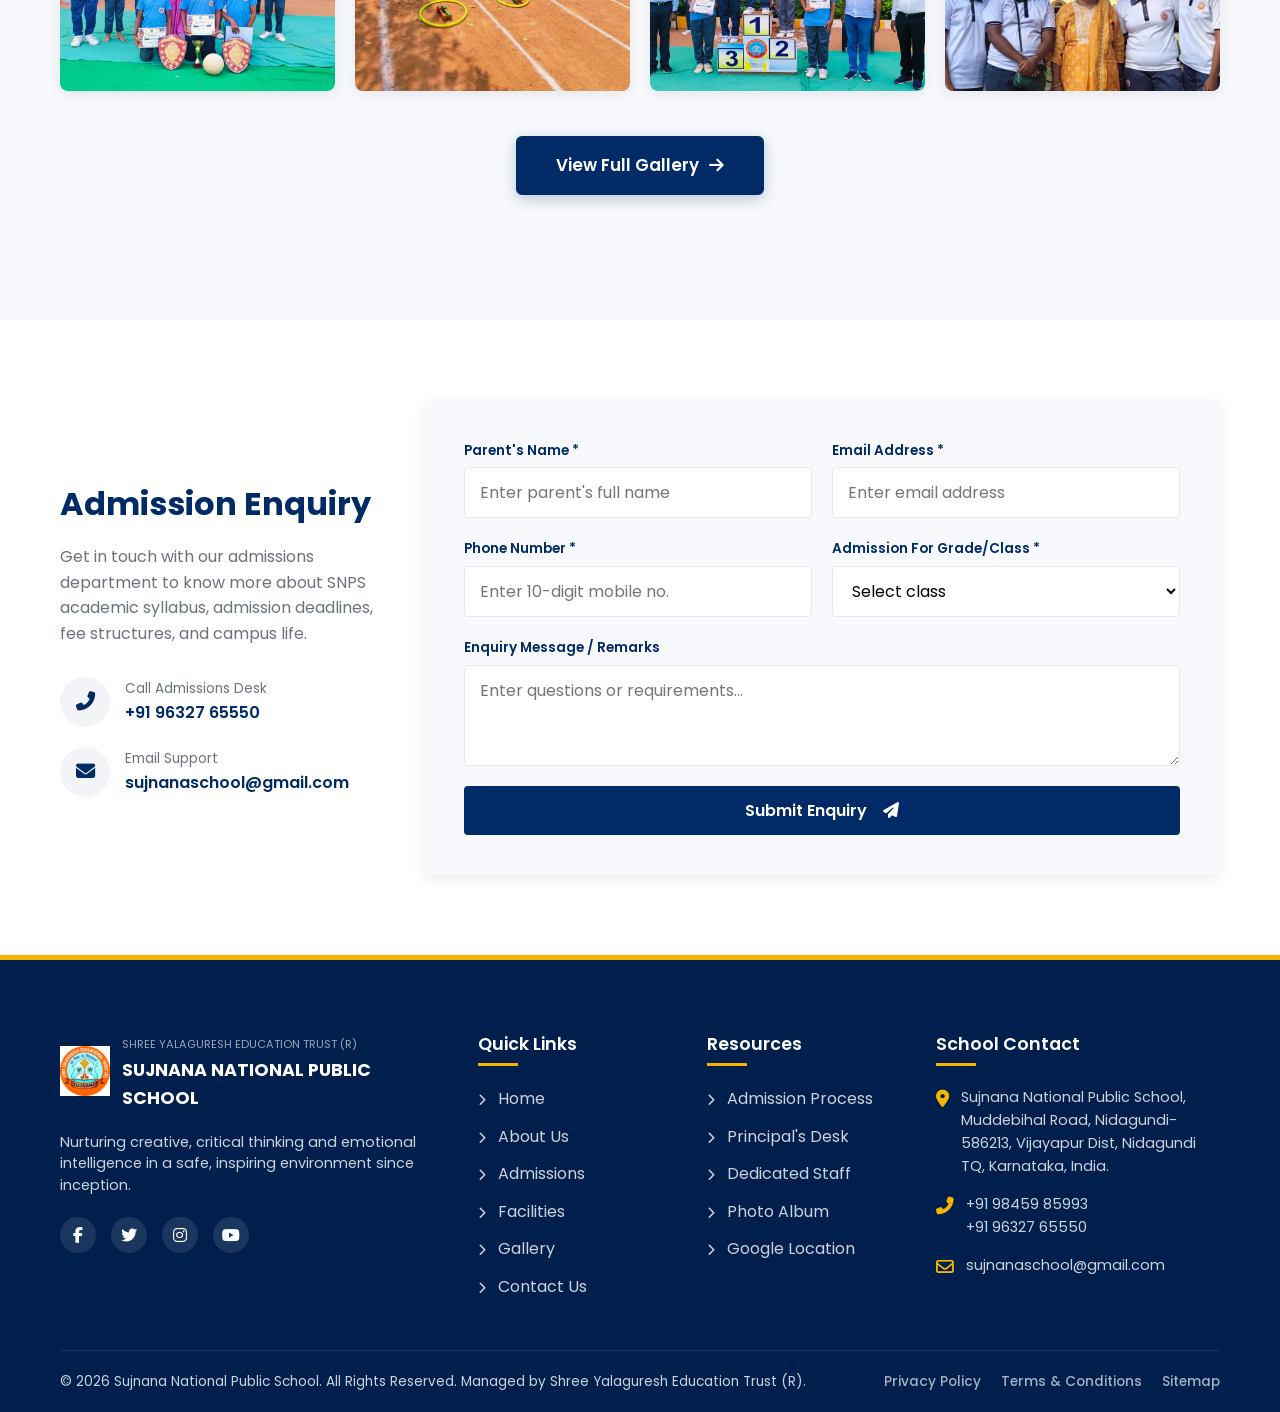
==== commit 400d00f2: "Update Children's Day event image in index.html" ====
--- a/index.html
+++ b/index.html
@@ -341,7 +341,7 @@
             <span class="event-date-day">14</span>
             <span class="event-date-month">NOV</span>
           </div>
-          <img src="images/gallery-3.jpg" Children's Day Meet" class="event-thumbnail">
+          <img src="images\Child.jpeg" "Children Day Meet" class="event-thumbnail">
           <div class="event-details">
             <h3 class="event-title">Children's Day</h3>
             <p class="event-desc">A school festival is a lively annual celebration where students showcase their talents
@@ -973,7 +973,8 @@
           <div class="footer-contact-info">
             <div class="footer-contact-item">
               <i class="fas fa-map-marker-alt"></i>
-              <span>Sujnana National Public School, Muddebihal Road, Nidagundi-586213, Vijayapur Dist, Nidagundi TQ, Karnataka, India.</span>
+              <span>Sujnana National Public School, Muddebihal Road, Nidagundi-586213, Vijayapur Dist, Nidagundi TQ,
+                Karnataka, India.</span>
             </div>
             <div class="footer-contact-item">
               <i class="fas fa-phone-alt"></i>
